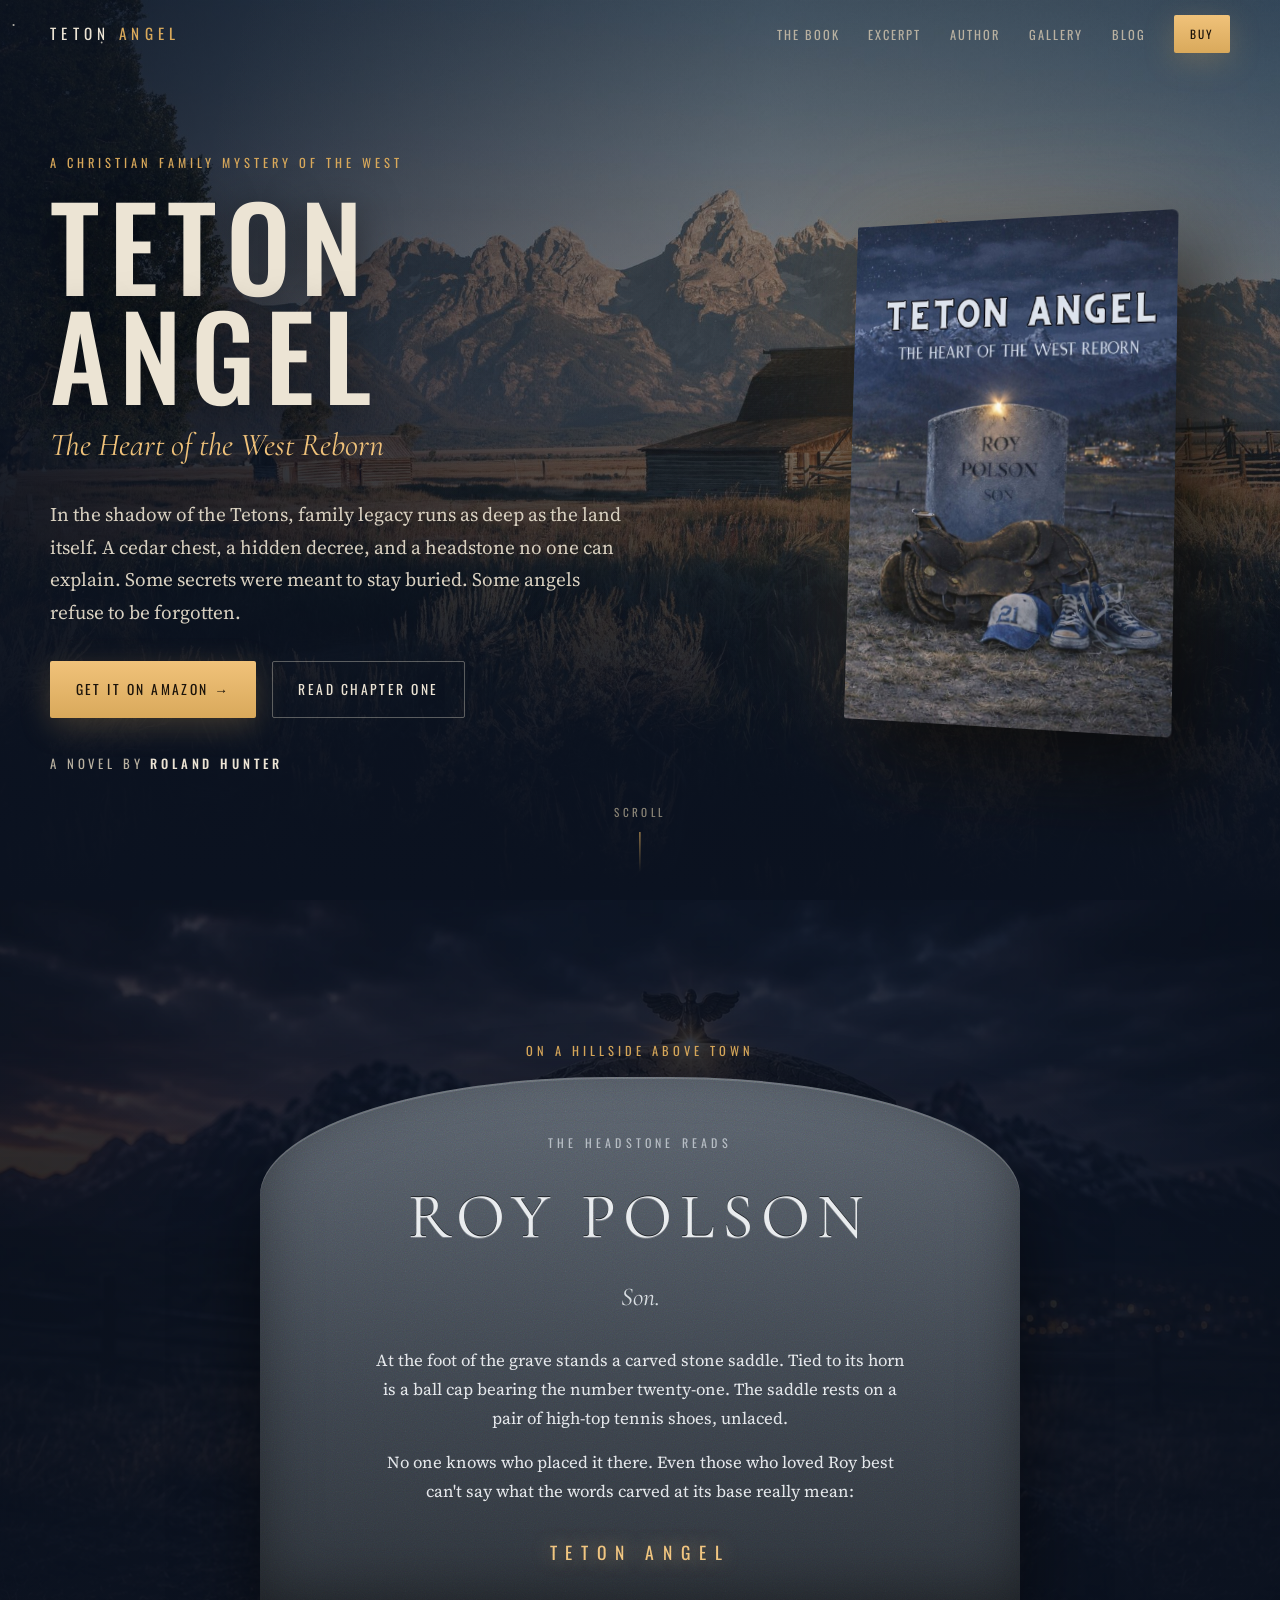
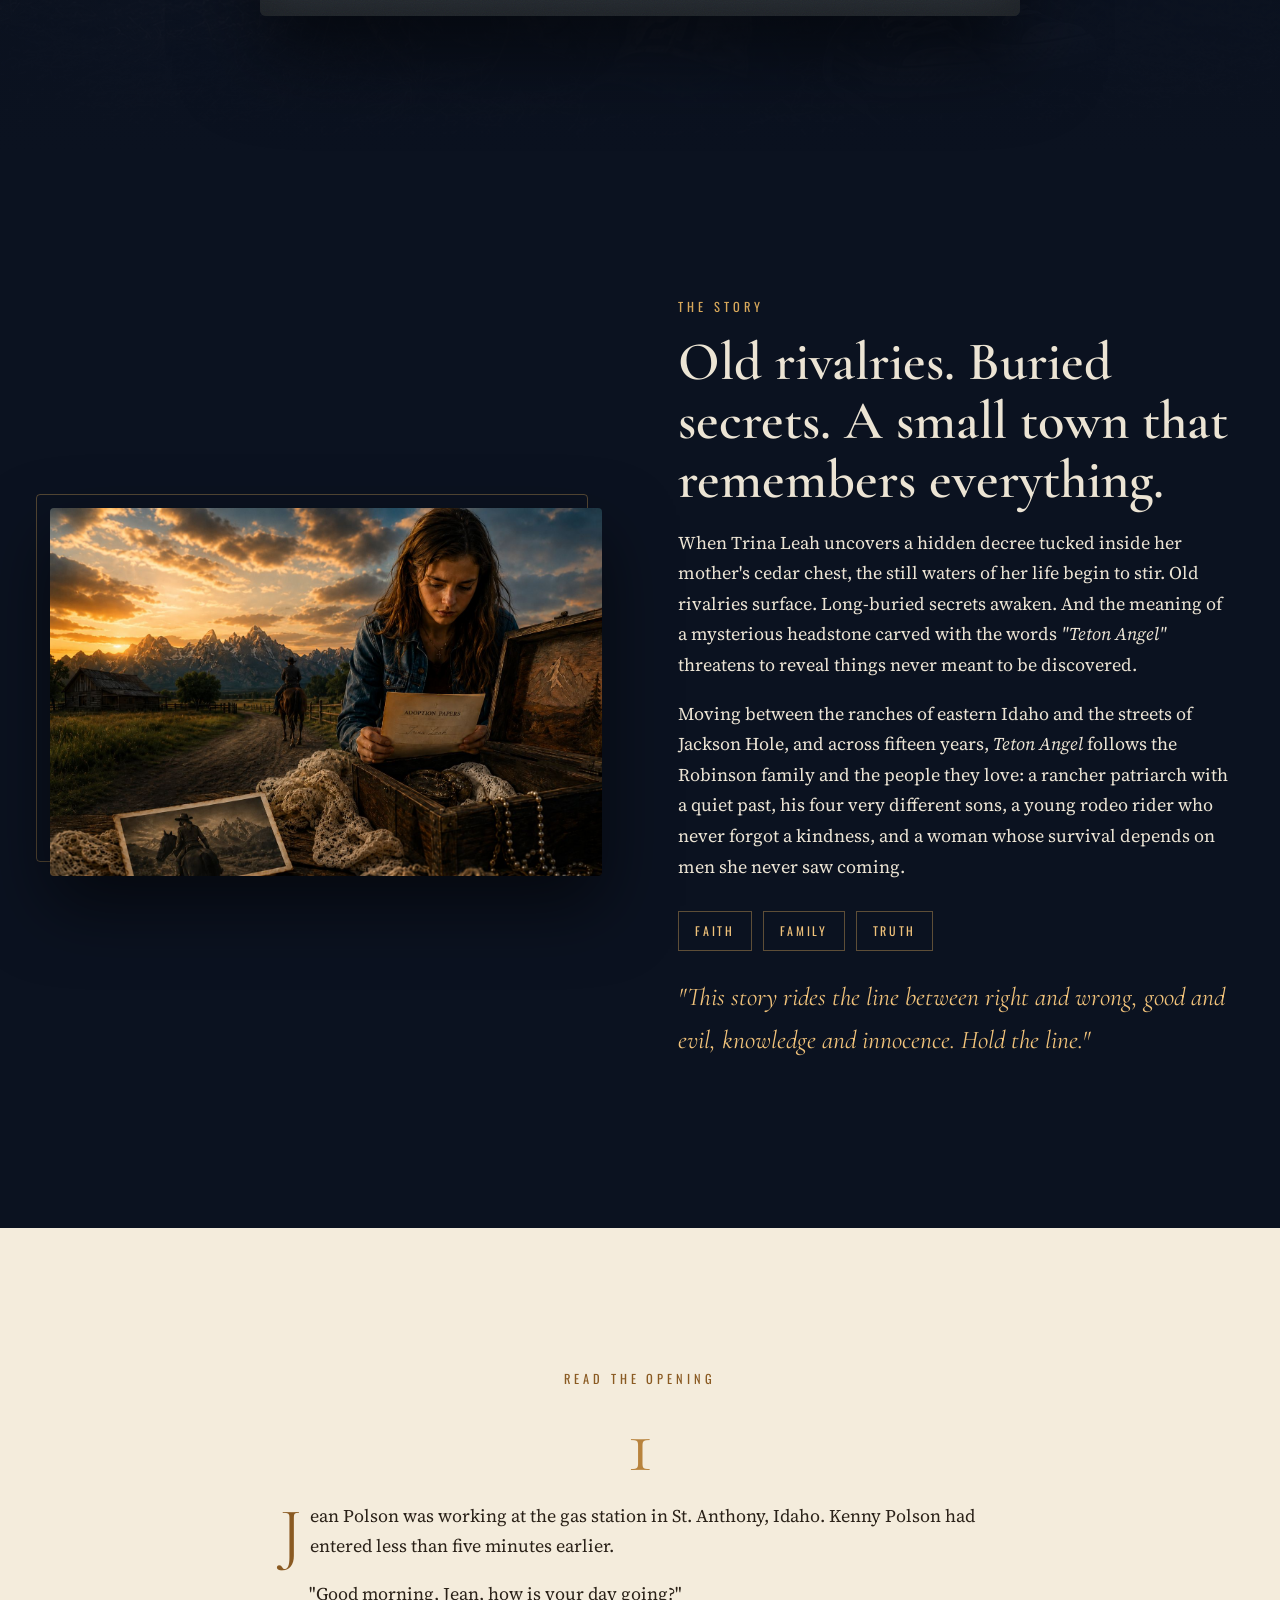
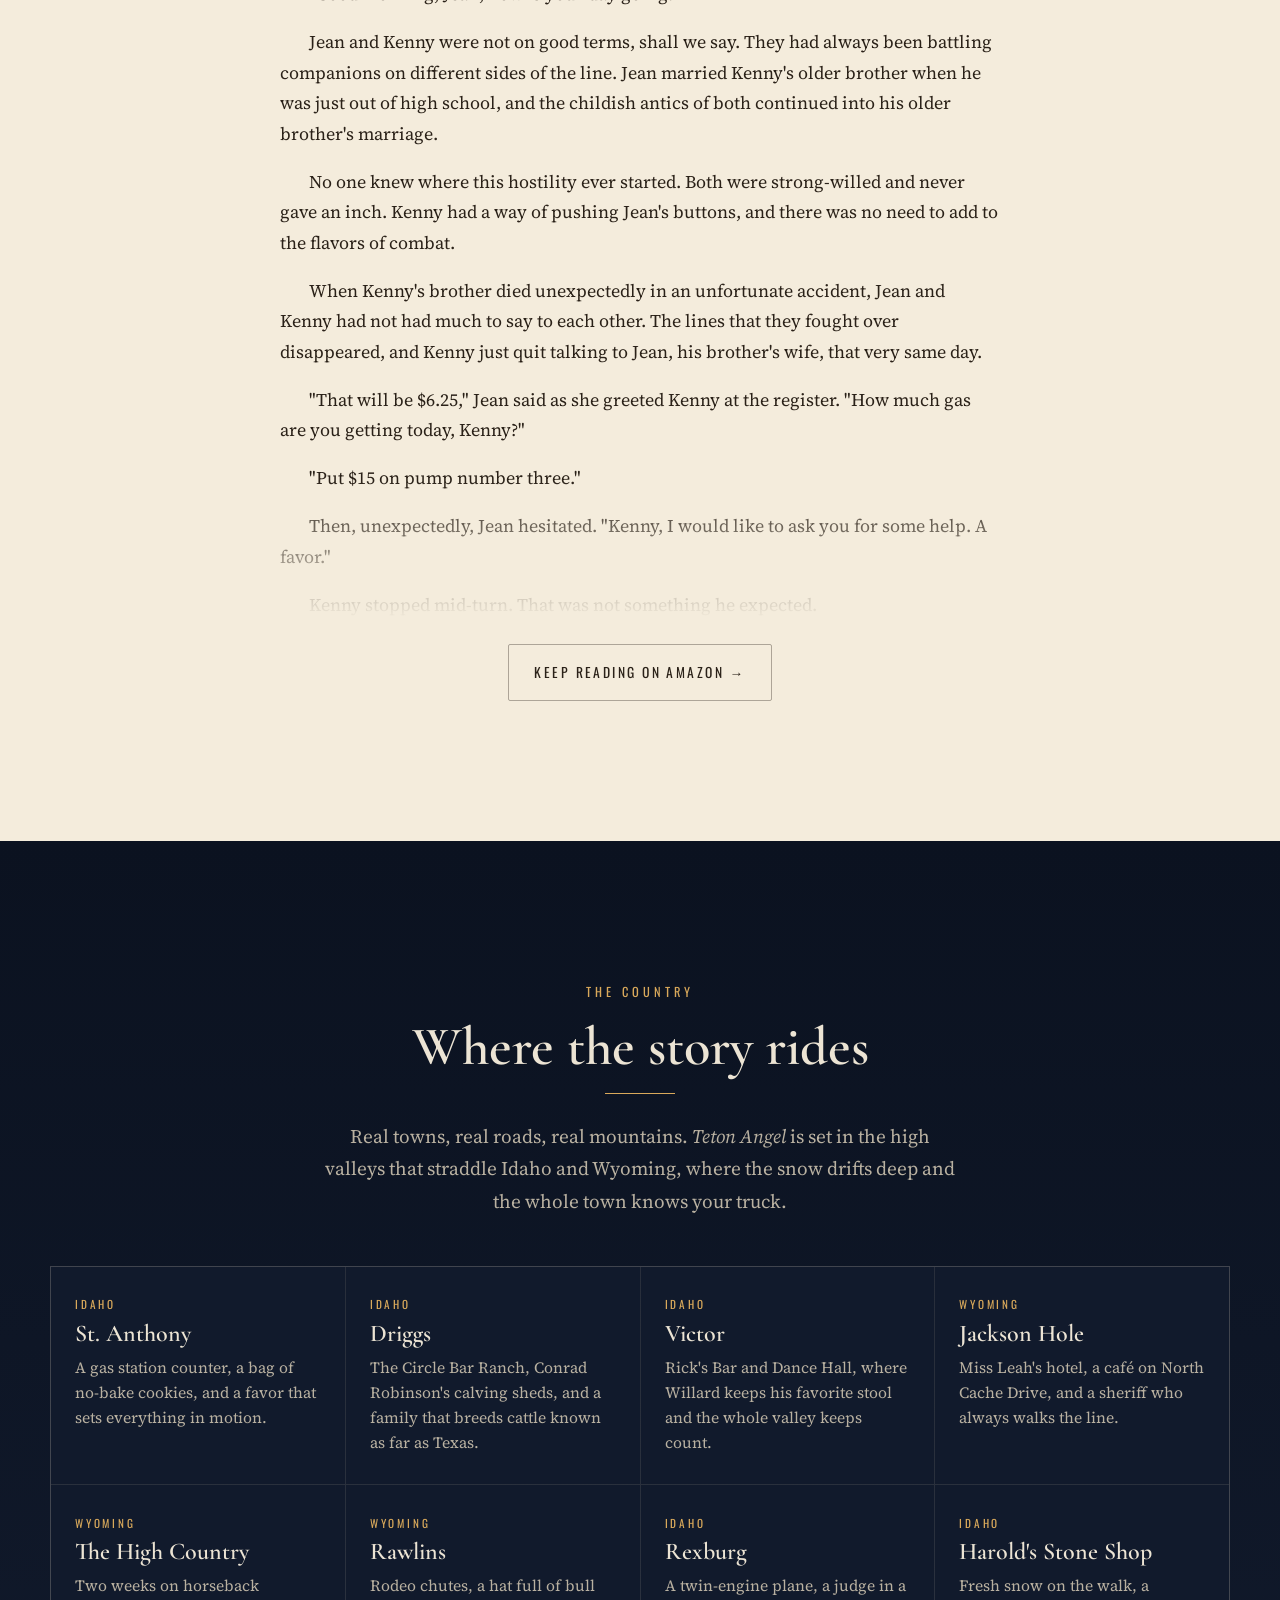
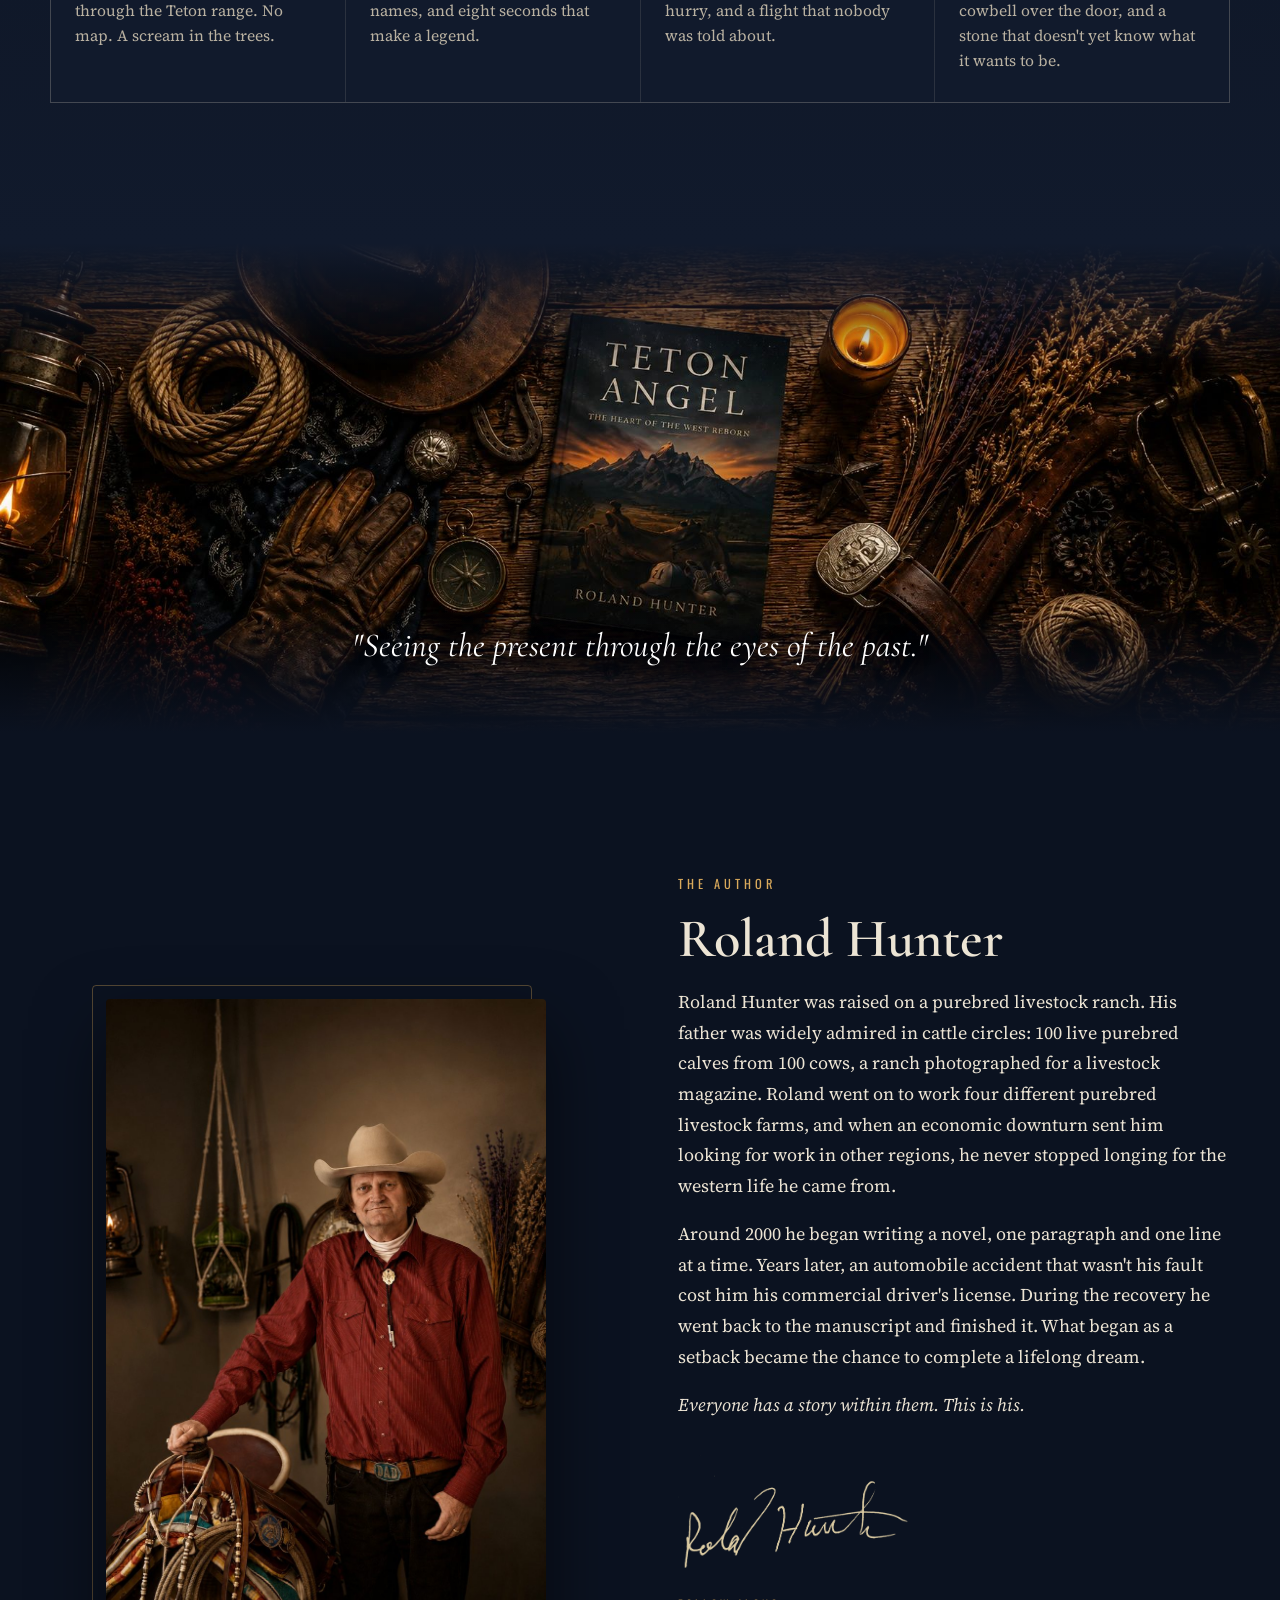
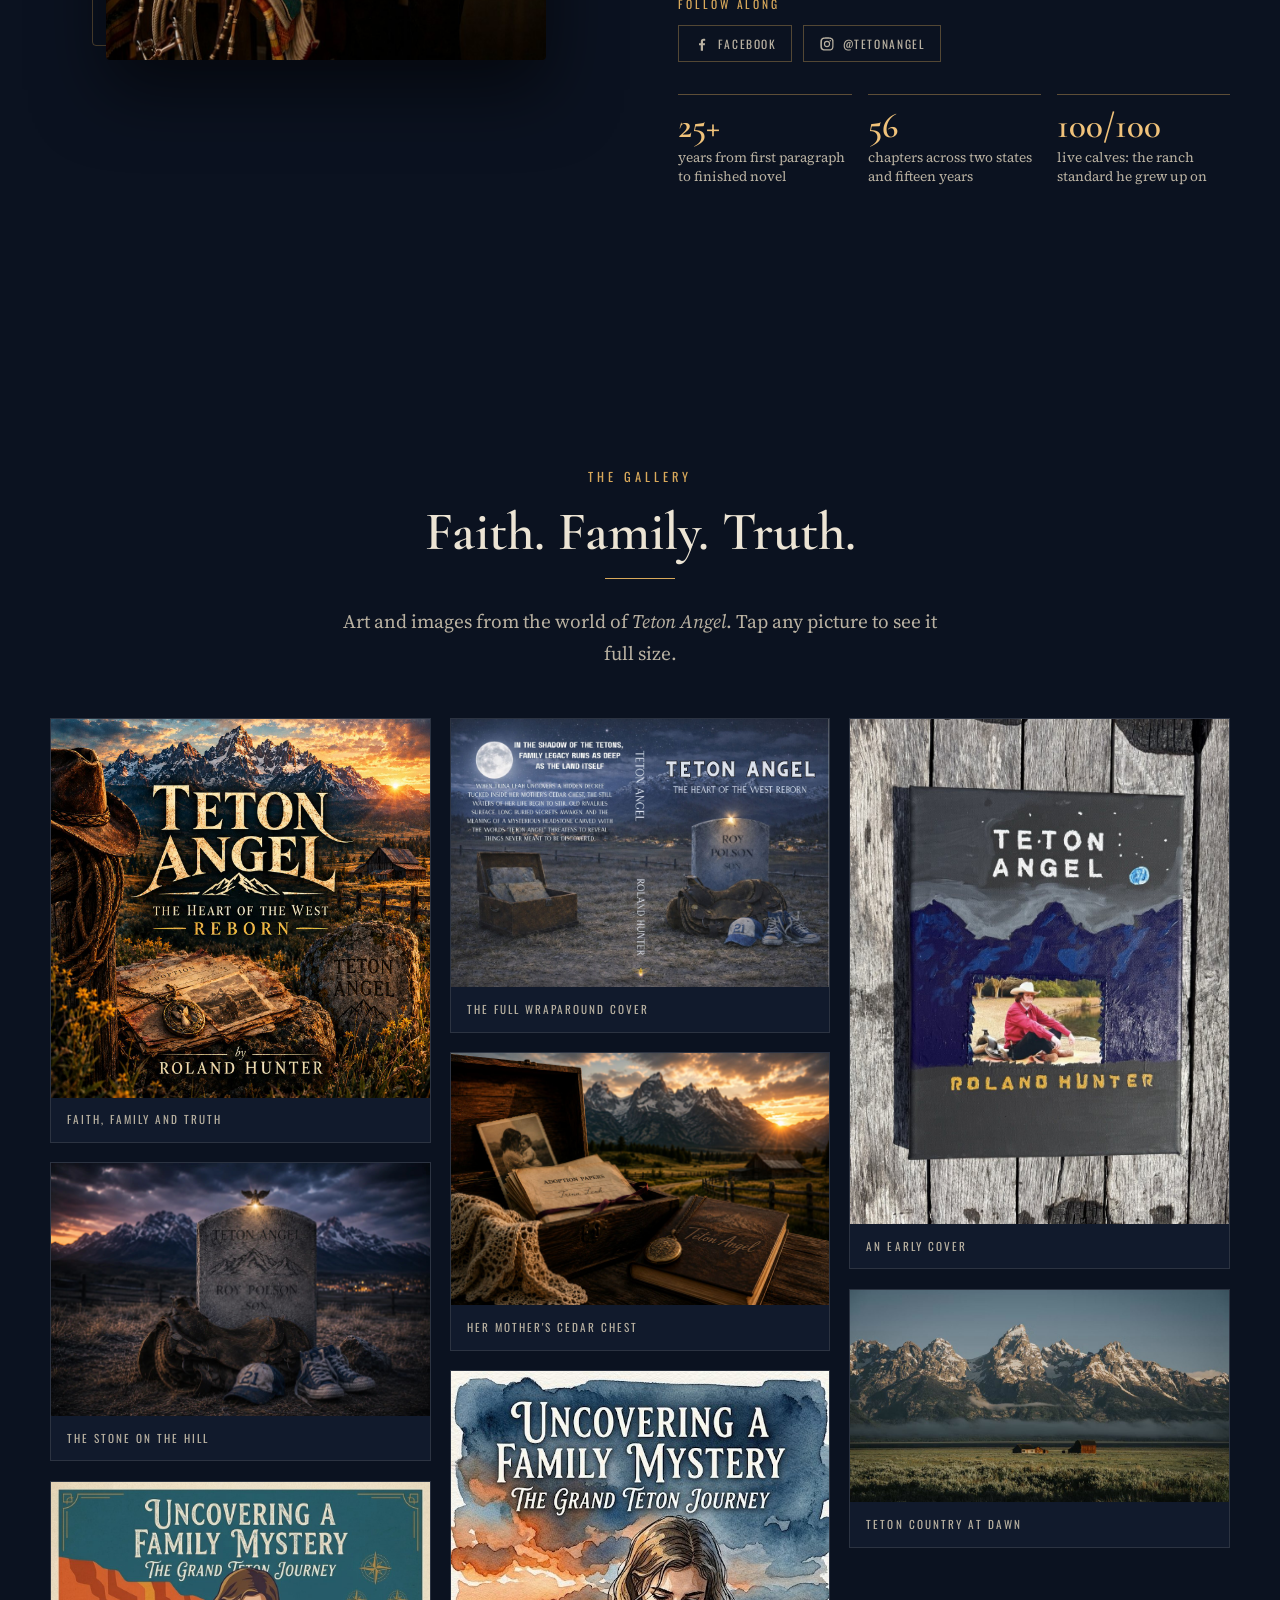
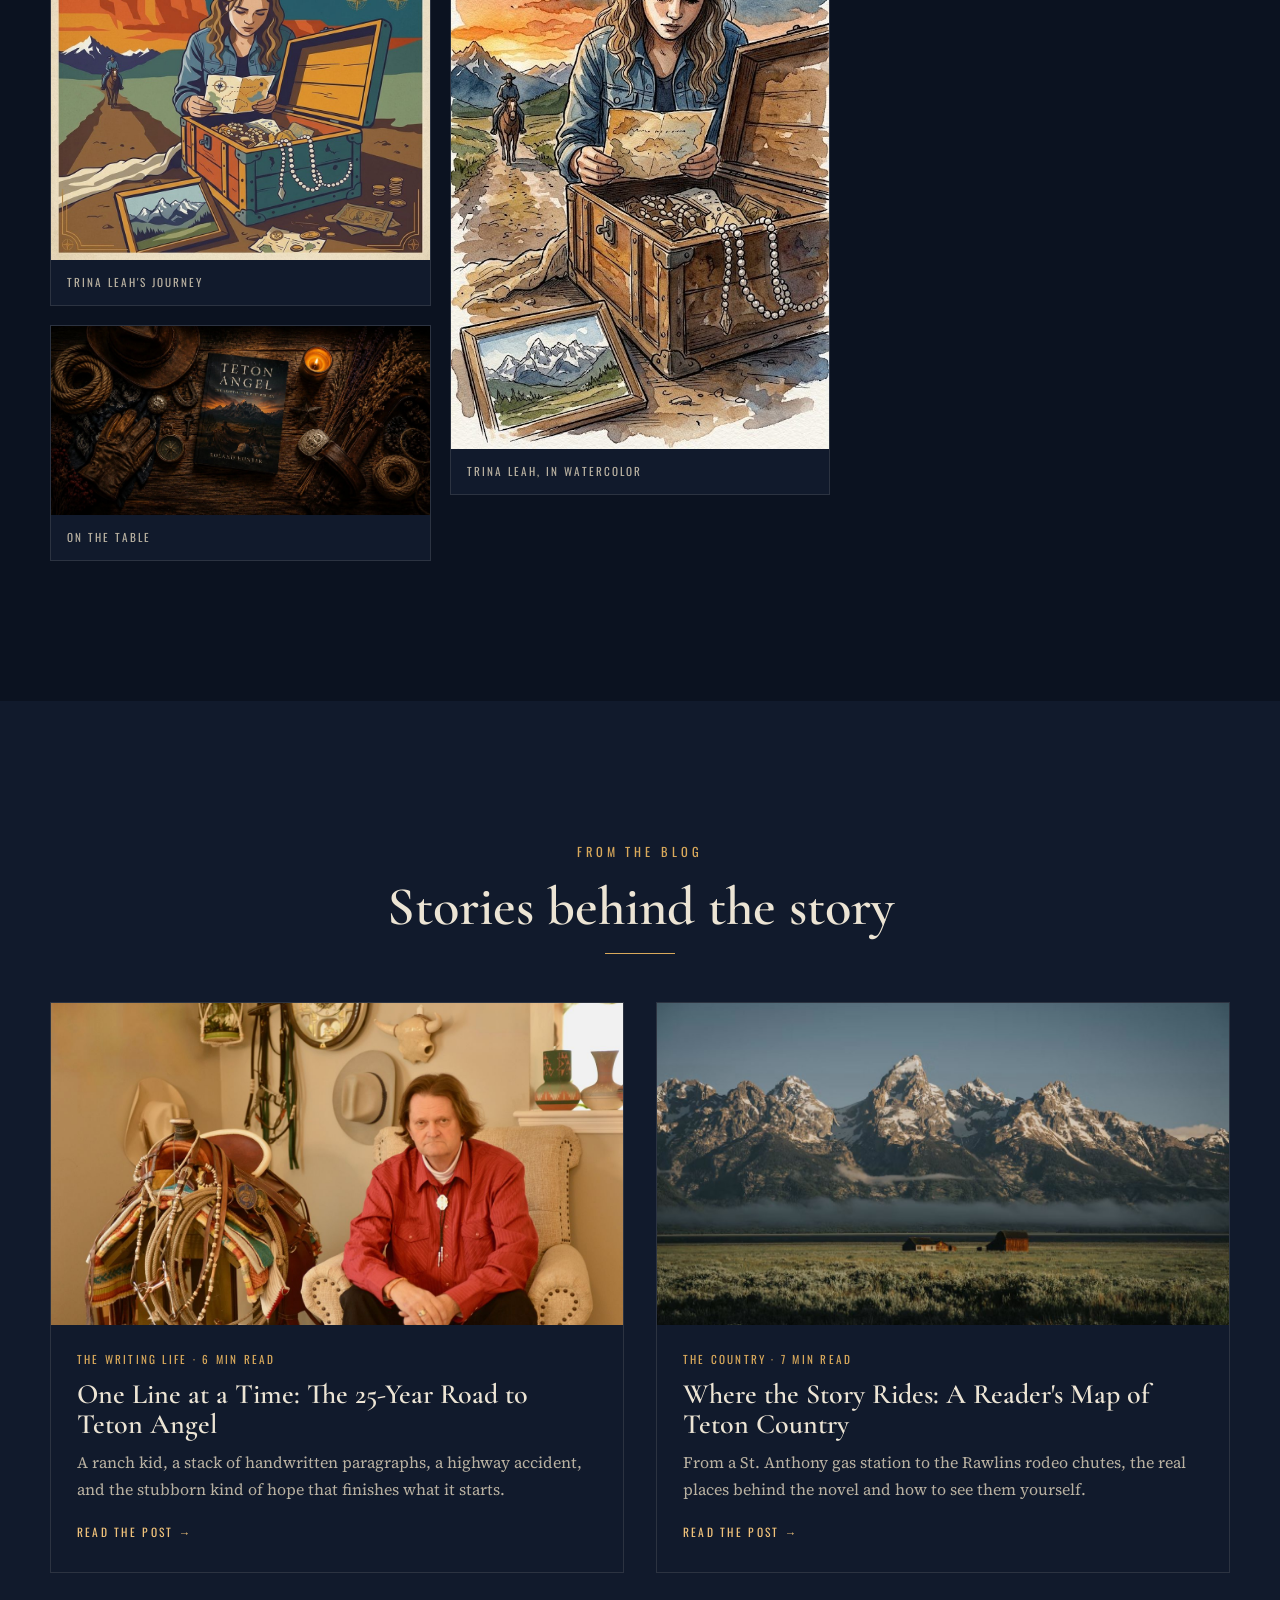
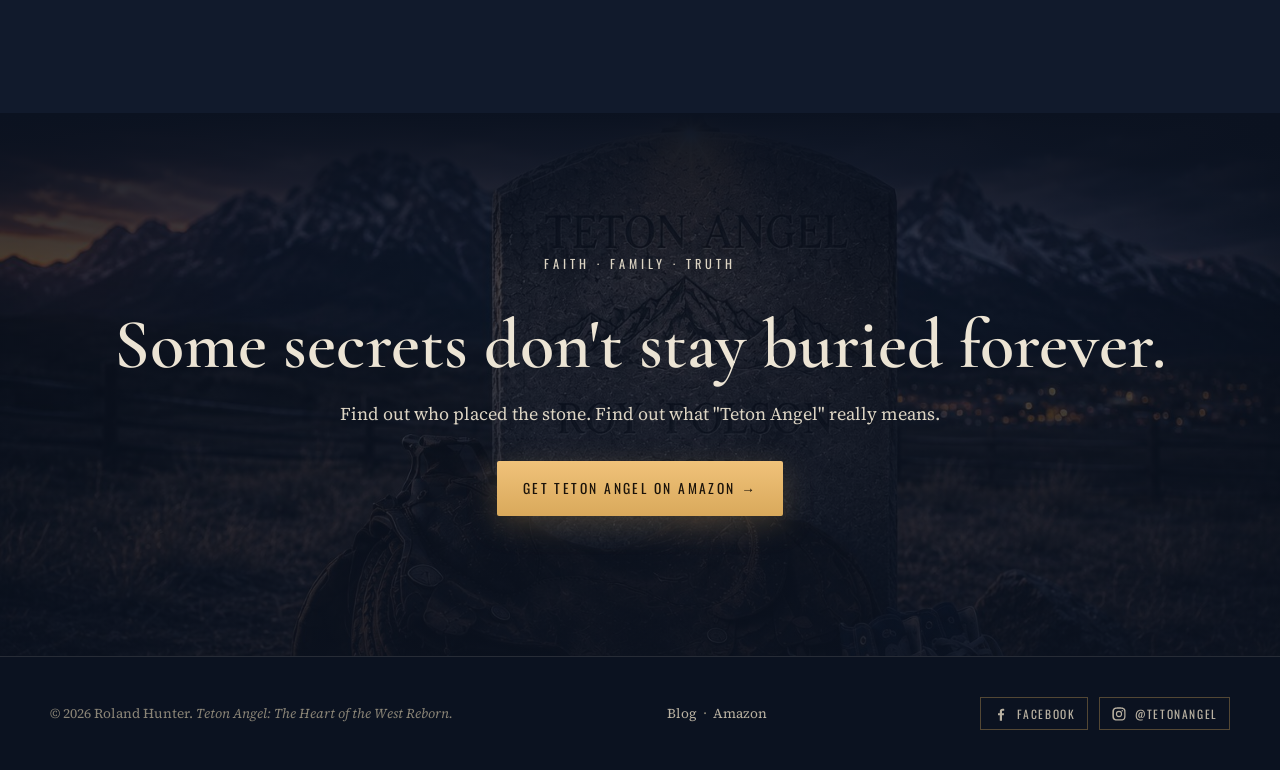
==== index.html @ 47c2190c "Move site to tetonangel.com Co-Authored-By: Claude Opus 5.5 <noreply@anthropic.com>" ====
<!doctype html>
<html lang="en">
<head>
<meta charset="utf-8">
<meta name="viewport" content="width=device-width, initial-scale=1">
<title>Teton Angel by Roland Hunter | A Christian Family Mystery of the West</title>
<meta name="description" content="A Christian family mystery beneath the Grand Tetons: a hidden decree, a cedar chest, and a headstone no one can explain. Teton Angel by Roland Hunter.">
<meta name="keywords" content="Teton Angel, Roland Hunter, Christian fiction, Christian family mystery novel, small town secrets, western family saga, ranch life novel, Grand Teton novel, Jackson Hole fiction, Idaho fiction, faith based fiction, clean Christian drama, adoption family secret story, Christian mystery and suspense">
<meta name="author" content="Roland Hunter">
<meta name="robots" content="index, follow, max-image-preview:large">
<meta name="theme-color" content="#0b1220">
<link rel="canonical" href="https://tetonangel.com/">
<meta property="og:site_name" content="Teton Angel">
<meta property="og:locale" content="en_US">
<meta property="og:type" content="book">
<meta property="og:title" content="Teton Angel by Roland Hunter | A Christian Family Mystery of the West">
<meta property="og:description" content="A Christian family mystery beneath the Grand Tetons: a hidden decree, a cedar chest, and a headstone no one can explain. Teton Angel by Roland Hunter.">
<meta property="og:url" content="https://tetonangel.com/">
<meta property="og:image" content="https://tetonangel.com/assets/img/og-home.jpg">
<meta property="og:image:width" content="1200">
<meta property="og:image:height" content="630">
<meta property="og:image:alt" content="Teton Angel by Roland Hunter on a rustic table beneath the Teton Mountains">
<meta property="book:author" content="Roland Hunter">
<meta property="book:tag" content="Christian fiction">
<meta property="book:tag" content="Mystery">
<meta property="book:tag" content="Western">
<meta name="twitter:card" content="summary_large_image">
<meta name="twitter:title" content="Teton Angel by Roland Hunter | A Christian Family Mystery of the West">
<meta name="twitter:description" content="A Christian family mystery beneath the Grand Tetons: a hidden decree, a cedar chest, and a headstone no one can explain. Teton Angel by Roland Hunter.">
<meta name="twitter:image" content="https://tetonangel.com/assets/img/og-home.jpg">
<meta name="twitter:image:alt" content="Teton Angel by Roland Hunter on a rustic table beneath the Teton Mountains">
<link rel="icon" type="image/png" href="assets/img/icon.png">
<link rel="apple-touch-icon" href="assets/img/icon.png">
<link rel="sitemap" type="application/xml" href="https://tetonangel.com/sitemap.xml">
<script type="application/ld+json">
{
 "@context": "https://schema.org",
 "@graph": [
  {
   "@type": "WebSite",
   "@id": "https://tetonangel.com/#website",
   "url": "https://tetonangel.com/",
   "name": "Teton Angel",
   "inLanguage": "en",
   "about": {
    "@id": "https://tetonangel.com/#book"
   },
   "publisher": {
    "@id": "https://tetonangel.com/#roland-hunter"
   }
  },
  {
   "@type": "Person",
   "@id": "https://tetonangel.com/#roland-hunter",
   "name": "Roland Hunter",
   "url": "https://tetonangel.com/#author",
   "image": "https://tetonangel.com/assets/img/roland-hunter.jpg",
   "sameAs": [
    "https://www.facebook.com/profile.php?id=61595544849953",
    "https://www.instagram.com/tetonangel/"
   ],
   "description": "Ranch-raised author of the Christian family mystery Teton Angel: The Heart of the West Reborn."
  },
  {
   "@type": "Book",
   "@id": "https://tetonangel.com/#book",
   "name": "Teton Angel: The Heart of the West Reborn",
   "alternateName": "Teton Angel",
   "author": {
    "@id": "https://tetonangel.com/#roland-hunter"
   },
   "bookFormat": "https://schema.org/EBook",
   "inLanguage": "en",
   "image": "https://tetonangel.com/assets/img/cover.jpg",
   "url": "https://tetonangel.com/",
   "genre": [
    "Christian Fiction",
    "Mystery & Suspense",
    "Western",
    "Family Saga"
   ],
   "description": "When Trina Leah uncovers a hidden decree tucked inside her mother's cedar chest, the still waters of her life begin to stir. Old rivalries surface. Long-buried secrets awaken. And the meaning of a mysterious headstone carved with the words \"Teton Angel\" threatens to reveal things never meant to be discovered.",
   "contentLocation": [
    {
     "@type": "Place",
     "name": "Grand Teton National Park"
    },
    {
     "@type": "Place",
     "name": "Jackson Hole, Wyoming"
    },
    {
     "@type": "Place",
     "name": "St. Anthony, Idaho"
    },
    {
     "@type": "Place",
     "name": "Driggs, Idaho"
    }
   ],
   "workExample": {
    "@type": "Book",
    "bookFormat": "https://schema.org/EBook",
    "inLanguage": "en",
    "identifier": {
     "@type": "PropertyValue",
     "propertyID": "ASIN",
     "value": "B0GWW3YM25"
    },
    "potentialAction": {
     "@type": "ReadAction",
     "target": "https://www.amazon.com/dp/B0GWW3YM25"
    }
   },
   "sameAs": [
    "https://www.amazon.com/dp/B0GWW3YM25",
    "https://www.facebook.com/profile.php?id=61595544849953",
    "https://www.instagram.com/tetonangel/"
   ]
  },
  {
   "@type": "BreadcrumbList",
   "itemListElement": [
    {
     "@type": "ListItem",
     "position": 1,
     "name": "Home",
     "item": "https://tetonangel.com/"
    }
   ]
  }
 ]
}
</script>
<link rel="preconnect" href="https://fonts.googleapis.com">
<link rel="preconnect" href="https://fonts.gstatic.com" crossorigin>
<link href="https://fonts.googleapis.com/css2?family=Cormorant+Garamond:ital,wght@0,500;0,600;1,500&family=Oswald:wght@400;500&family=Source+Serif+4:ital,opsz,wght@0,8..60,400;0,8..60,600;1,8..60,400&display=swap" rel="stylesheet">
<link rel="stylesheet" href="assets/site.css">
</head>
<body>

<nav class="nav" id="nav">
  <div class="wrap">
    <a class="brand" href="#top">Teton <span>Angel</span></a>
    <ul>
      <li class="hide-sm"><a href="#book">The Book</a></li>
      <li class="hide-sm"><a href="#excerpt">Excerpt</a></li>
      <li class="hide-sm"><a href="#author">Author</a></li>
      <li class="hide-sm"><a href="#gallery">Gallery</a></li>
      <li><a href="blog/">Blog</a></li>
      <li><a class="btn btn-gold" href="https://www.amazon.com/dp/B0GWW3YM25" target="_blank" rel="noopener">Buy</a></li>
    </ul>
  </div>
</nav>

<header class="hero" id="top">
  <canvas class="stars" id="stars" aria-hidden="true"></canvas>
  <div class="wrap hero-grid">
    <div>
      <p class="eyebrow">A Christian Family Mystery of the West</p>
      <h1>Teton<br>Angel</h1>
      <p class="subtitle">The Heart of the West Reborn</p>
      <p class="lede">In the shadow of the Tetons, family legacy runs as deep as the land itself. A cedar chest, a hidden decree, and a headstone no one can explain. Some secrets were meant to stay buried. Some angels refuse to be forgotten.</p>
      <div class="actions">
        <a class="btn btn-gold" href="https://www.amazon.com/dp/B0GWW3YM25" target="_blank" rel="noopener">Get it on Amazon &rarr;</a>
        <a class="btn btn-ghost" href="#excerpt">Read Chapter One</a>
      </div>
      <p class="by">A novel by <strong>Roland Hunter</strong></p>
    </div>
    <div class="book3d">
      <div class="cover"><img src="assets/img/cover.jpg" alt="Teton Angel book cover: a headstone reading Roy Polson, Son, with a saddle, a number 21 ball cap and high-top sneakers at its foot" width="900" height="1350"></div>
    </div>
  </div>
  <a class="scroll-cue" href="#stone">Scroll</a>
</header>

<section class="stone-section" id="stone">
  <div class="wrap">
    <p class="eyebrow center">On a hillside above town</p>
    <div class="stone reveal">
      <div class="label">The headstone reads</div>
      <div class="name">Roy Polson</div>
      <div class="son">Son.</div>
      <p>At the foot of the grave stands a carved stone saddle. Tied to its horn is a ball cap bearing the number twenty-one. The saddle rests on a pair of high-top tennis shoes, unlaced.</p>
      <p>No one knows who placed it there. Even those who loved Roy best can't say what the words carved at its base really mean:</p>
      <div class="inscription">Teton Angel</div>
    </div>
  </div>
</section>

<section id="book">
  <div class="wrap split">
    <div class="frame reveal"><img src="assets/img/family-secrets.jpg" alt="A young woman reads old papers from a cedar chest at sunset beneath the Tetons, a rider on the road behind her" loading="lazy" width="1535" height="1024"></div>
    <div class="reveal">
      <p class="eyebrow">The Story</p>
      <h2>Old rivalries. Buried secrets. A small town that remembers everything.</h2>
      <p>When Trina Leah uncovers a hidden decree tucked inside her mother's cedar chest, the still waters of her life begin to stir. Old rivalries surface. Long-buried secrets awaken. And the meaning of a mysterious headstone carved with the words <em>"Teton Angel"</em> threatens to reveal things never meant to be discovered.</p>
      <p>Moving between the ranches of eastern Idaho and the streets of Jackson Hole, and across fifteen years, <em>Teton Angel</em> follows the Robinson family and the people they love: a rancher patriarch with a quiet past, his four very different sons, a young rodeo rider who never forgot a kindness, and a woman whose survival depends on men she never saw coming.</p>
      <ul class="pillars"><li>Faith</li><li>Family</li><li>Truth</li></ul>
      <p class="hold">"This story rides the line between right and wrong, good and evil, knowledge and innocence. Hold the line."</p>
    </div>
  </div>
</section>

<section class="excerpt-section" id="excerpt">
  <div class="wrap">
    <p class="eyebrow center">Read the opening</p>
    <div class="excerpt">
      <div class="chapter-no">1</div>
      <div class="fade">
        <p>Jean Polson was working at the gas station in St. Anthony, Idaho. Kenny Polson had entered less than five minutes earlier.</p>
        <p>"Good morning, Jean, how is your day going?"</p>
        <p>Jean and Kenny were not on good terms, shall we say. They had always been battling companions on different sides of the line. Jean married Kenny's older brother when he was just out of high school, and the childish antics of both continued into his older brother's marriage.</p>
        <p>No one knew where this hostility ever started. Both were strong-willed and never gave an inch. Kenny had a way of pushing Jean's buttons, and there was no need to add to the flavors of combat.</p>
        <p>When Kenny's brother died unexpectedly in an unfortunate accident, Jean and Kenny had not had much to say to each other. The lines that they fought over disappeared, and Kenny just quit talking to Jean, his brother's wife, that very same day.</p>
        <p>"That will be $6.25," Jean said as she greeted Kenny at the register. "How much gas are you getting today, Kenny?"</p>
        <p>"Put $15 on pump number three."</p>
        <p>Then, unexpectedly, Jean hesitated. "Kenny, I would like to ask you for some help. A favor."</p>
        <p>Kenny stopped mid-turn. That was not something he expected.</p>
      </div>
      <div class="more">
        <a class="btn btn-ghost" href="https://www.amazon.com/dp/B0GWW3YM25" target="_blank" rel="noopener">Keep reading on Amazon &rarr;</a>
      </div>
    </div>
  </div>
</section>

<section class="places-section" id="places">
  <div class="wrap">
    <div class="center reveal">
      <p class="eyebrow">The Country</p>
      <h2>Where the story rides</h2>
      <hr class="rule">
      <p class="lede" style="max-width:40rem;margin-inline:auto">Real towns, real roads, real mountains. <em>Teton Angel</em> is set in the high valleys that straddle Idaho and Wyoming, where the snow drifts deep and the whole town knows your truck.</p>
    </div>
    <div class="places reveal">
      <div class="place"><div class="st">Idaho</div><h3>St. Anthony</h3><p>A gas station counter, a bag of no-bake cookies, and a favor that sets everything in motion.</p></div>
      <div class="place"><div class="st">Idaho</div><h3>Driggs</h3><p>The Circle Bar Ranch, Conrad Robinson's calving sheds, and a family that breeds cattle known as far as Texas.</p></div>
      <div class="place"><div class="st">Idaho</div><h3>Victor</h3><p>Rick's Bar and Dance Hall, where Willard keeps his favorite stool and the whole valley keeps count.</p></div>
      <div class="place"><div class="st">Wyoming</div><h3>Jackson Hole</h3><p>Miss Leah's hotel, a café on North Cache Drive, and a sheriff who always walks the line.</p></div>
      <div class="place"><div class="st">Wyoming</div><h3>The High Country</h3><p>Two weeks on horseback through the Teton range. No map. A scream in the trees.</p></div>
      <div class="place"><div class="st">Wyoming</div><h3>Rawlins</h3><p>Rodeo chutes, a hat full of bull names, and eight seconds that make a legend.</p></div>
      <div class="place"><div class="st">Idaho</div><h3>Rexburg</h3><p>A twin-engine plane, a judge in a hurry, and a flight that nobody was told about.</p></div>
      <div class="place"><div class="st">Idaho</div><h3>Harold's Stone Shop</h3><p>Fresh snow on the walk, a cowbell over the door, and a stone that doesn't yet know what it wants to be.</p></div>
    </div>
  </div>
</section>

<section class="panorama" aria-label="Teton Angel on a weathered table among a cowboy hat, rope, gloves, a compass, a key and a candle">
  <blockquote>"Seeing the present through the eyes of the past."</blockquote>
</section>

<section id="author">
  <div class="wrap split">
    <div class="frame author-photo reveal"><img src="assets/img/roland-hunter.jpg" alt="Author Roland Hunter in a red western shirt and cowboy hat, beside a saddle and lariats" loading="lazy" width="900" height="1353"></div>
    <div class="reveal">
      <p class="eyebrow">The Author</p>
      <h2>Roland Hunter</h2>
      <p>Roland Hunter was raised on a purebred livestock ranch. His father was widely admired in cattle circles: 100 live purebred calves from 100 cows, a ranch photographed for a livestock magazine. Roland went on to work four different purebred livestock farms, and when an economic downturn sent him looking for work in other regions, he never stopped longing for the western life he came from.</p>
      <p>Around 2000 he began writing a novel, one paragraph and one line at a time. Years later, an automobile accident that wasn't his fault cost him his commercial driver's license. During the recovery he went back to the manuscript and finished it. What began as a setback became the chance to complete a lifelong dream.</p>
      <p><em>Everyone has a story within them. This is his.</em></p>
      <img class="signature" src="assets/img/signature.png" alt="Roland Hunter's signature" width="551" height="300" loading="lazy">
      <p class="follow">Follow along</p>
      <div class="social"><a href="https://www.facebook.com/profile.php?id=61595544849953" target="_blank" rel="noopener me" aria-label="Teton Angel on Facebook"><svg viewBox="0 0 24 24" aria-hidden="true"><path fill="currentColor" d="M13.5 22v-8h2.7l.4-3.2h-3.1V8.8c0-.9.3-1.5 1.6-1.5h1.7V4.4c-.3 0-1.3-.1-2.5-.1-2.4 0-4.1 1.5-4.1 4.2v2.3H7.5V14h2.7v8h3.3z"/></svg><span>Facebook</span></a><a href="https://www.instagram.com/tetonangel/" target="_blank" rel="noopener me" aria-label="Teton Angel on Instagram (@tetonangel)"><svg viewBox="0 0 24 24" aria-hidden="true"><path fill="currentColor" d="M12 7.3A4.7 4.7 0 1 0 12 16.7 4.7 4.7 0 0 0 12 7.3zm0 7.7a3 3 0 1 1 0-6 3 3 0 0 1 0 6zm6-7.9a1.1 1.1 0 1 1-2.2 0 1.1 1.1 0 0 1 2.2 0zM21.9 8c-.1-1.6-.4-3-1.6-4.2S17.6 2.2 16 2.1C14.4 2 9.6 2 8 2.1 6.4 2.2 5 2.5 3.8 3.7S2.2 6.4 2.1 8C2 9.6 2 14.4 2.1 16c.1 1.6.4 3 1.6 4.2s2.6 1.5 4.2 1.6c1.6.1 6.4.1 8 0 1.6-.1 3-.4 4.2-1.6s1.5-2.6 1.6-4.2c.1-1.6.1-6.4 0-8zm-2.1 9.7a3.3 3.3 0 0 1-1.8 1.8c-1.3.5-4.3.4-5.7.4s-4.4.1-5.7-.4a3.3 3.3 0 0 1-1.8-1.8c-.5-1.3-.4-4.3-.4-5.7s-.1-4.4.4-5.7A3.3 3.3 0 0 1 6.3 4.5C7.6 4 10.6 4.1 12 4.1s4.4-.1 5.7.4a3.3 3.3 0 0 1 1.8 1.8c.5 1.3.4 4.3.4 5.7s.1 4.4-.4 5.7z"/></svg><span>@tetonangel</span></a></div>
      <div class="facts">
        <div class="fact"><b>25+</b><span>years from first paragraph to finished novel</span></div>
        <div class="fact"><b>56</b><span>chapters across two states and fifteen years</span></div>
        <div class="fact"><b>100/100</b><span>live calves: the ranch standard he grew up on</span></div>
      </div>
    </div>
  </div>
</section>

<section class="gallery-section" id="gallery">
  <div class="wrap">
    <div class="center reveal">
      <p class="eyebrow">The Gallery</p>
      <h2>Faith. Family. Truth.</h2>
      <hr class="rule">
      <p class="lede" style="max-width:38rem;margin-inline:auto">Art and images from the world of <em>Teton Angel</em>. Tap any picture to see it full size.</p>
    </div>
    <div class="gallery">
      <figure class="reveal"><a href="assets/img/faith-family-truth.jpg"><img src="assets/img/faith-family-truth.jpg" alt="Teton Angel title art: the Tetons at sunset over an open journal, lantern and saddle, by Roland Hunter" loading="lazy" width="1200" height="1200"></a><figcaption>Faith, family and truth</figcaption></figure>
      <figure class="reveal"><a href="assets/img/angel-headstone.jpg"><img src="assets/img/angel-headstone.jpg" alt="Roy Polson's headstone engraved Teton Angel, topped with a small angel, with a saddle, number 21 cap and sneakers at its base beneath the mountains" loading="lazy" width="1536" height="1024"></a><figcaption>The stone on the hill</figcaption></figure>
      <figure class="reveal"><a href="assets/img/trina-leah-poster.jpg"><img src="assets/img/trina-leah-poster.jpg" alt="Illustrated poster: Trina Leah reads a map beside an open chest, a rider on the trail behind her, titled Uncovering a Family Mystery: The Grand Teton Journey" loading="lazy" width="1024" height="1024"></a><figcaption>Trina Leah's journey</figcaption></figure>
      <figure class="reveal"><a href="assets/img/flatlay-wide.jpg"><img src="assets/img/flatlay-wide.jpg" alt="Teton Angel hardcover on a rustic table with a cowboy hat, rope, lantern and compass" loading="lazy" width="1774" height="887"></a><figcaption>On the table</figcaption></figure>
      <figure class="reveal"><a href="assets/img/full-cover.jpg"><img src="assets/img/full-cover.jpg" alt="The full wraparound cover of Teton Angel: back cover with a cedar chest under a full moon, spine, and front cover with the headstone" loading="lazy" width="2000" height="1417"></a><figcaption>The full wraparound cover</figcaption></figure>
      <figure class="reveal"><a href="assets/img/cedar-chest.jpg"><img src="assets/img/cedar-chest.jpg" alt="An open wooden chest holding old papers and a photograph beside a leather journal stamped Teton Angel, mountains at sunset behind" loading="lazy" width="1536" height="1024"></a><figcaption>Her mother's cedar chest</figcaption></figure>
      <figure class="reveal"><a href="assets/img/trina-leah-painted.jpg"><img src="assets/img/trina-leah-painted.jpg" alt="Watercolor-style illustration of Trina Leah reading a map at an open chest on a mountain trail" loading="lazy" width="572" height="1024"></a><figcaption>Trina Leah, in watercolor</figcaption></figure>
      <figure class="reveal"><a href="assets/img/handmade-cover.jpg"><img src="assets/img/handmade-cover.jpg" alt="An early Teton Angel cover with a photo of a rider, the title and Roland Hunter's name over painted blue mountains" loading="lazy" width="900" height="1200"></a><figcaption>An early cover</figcaption></figure>
      <figure class="reveal"><a href="assets/img/mormon-row.jpg"><img src="assets/img/mormon-row.jpg" alt="The Grand Tetons at dawn with an old barn in the sagebrush" loading="lazy" width="1170" height="658"></a><figcaption>Teton country at dawn</figcaption></figure>
    </div>
  </div>
</section>

<div class="lightbox" id="lightbox" hidden>
  <button class="lb-close" aria-label="Close">&times;</button>
  <img alt="">
  <p class="lb-cap"></p>
</div>

<section style="background:var(--night-2)" id="blog">
  <div class="wrap">
    <div class="center reveal">
      <p class="eyebrow">From the Blog</p>
      <h2>Stories behind the story</h2>
      <hr class="rule">
    </div>
    <div class="cards">
      <a class="card reveal" href="blog/one-line-at-a-time.html">
        <div class="thumb"><img src="assets/img/roland-hunter-seated.jpg" alt="Roland Hunter seated among his saddles and tack" loading="lazy"></div>
        <div class="body">
          <div class="meta">The Writing Life &middot; 6 min read</div>
          <h3>One Line at a Time: The 25-Year Road to Teton Angel</h3>
          <p>A ranch kid, a stack of handwritten paragraphs, a highway accident, and the stubborn kind of hope that finishes what it starts.</p>
          <div class="read">Read the post &rarr;</div>
        </div>
      </a>
      <a class="card reveal" href="blog/where-the-story-rides.html">
        <div class="thumb"><img src="assets/img/mormon-row.jpg" alt="The Grand Tetons at dawn with a barn in the sagebrush" loading="lazy"></div>
        <div class="body">
          <div class="meta">The Country &middot; 7 min read</div>
          <h3>Where the Story Rides: A Reader's Map of Teton Country</h3>
          <p>From a St. Anthony gas station to the Rawlins rodeo chutes, the real places behind the novel and how to see them yourself.</p>
          <div class="read">Read the post &rarr;</div>
        </div>
      </a>
    </div>
  </div>
</section>

<section class="cta">
  <div class="wrap reveal">
    <p class="eyebrow">Faith &middot; Family &middot; Truth</p>
    <h2>Some secrets don't stay buried forever.</h2>
    <p>Find out who placed the stone. Find out what "Teton Angel" really means.</p>
    <a class="btn btn-gold" href="https://www.amazon.com/dp/B0GWW3YM25" target="_blank" rel="noopener">Get Teton Angel on Amazon &rarr;</a>
  </div>
</section>

<footer>
  <div class="wrap">
    <div>&copy; <span id="yr">2026</span> Roland Hunter. <em>Teton Angel: The Heart of the West Reborn.</em></div>
    <div><a href="blog/">Blog</a> &nbsp;&middot;&nbsp; <a href="https://www.amazon.com/dp/B0GWW3YM25" target="_blank" rel="noopener">Amazon</a></div>
    <div class="social"><a href="https://www.facebook.com/profile.php?id=61595544849953" target="_blank" rel="noopener me" aria-label="Teton Angel on Facebook"><svg viewBox="0 0 24 24" aria-hidden="true"><path fill="currentColor" d="M13.5 22v-8h2.7l.4-3.2h-3.1V8.8c0-.9.3-1.5 1.6-1.5h1.7V4.4c-.3 0-1.3-.1-2.5-.1-2.4 0-4.1 1.5-4.1 4.2v2.3H7.5V14h2.7v8h3.3z"/></svg><span>Facebook</span></a><a href="https://www.instagram.com/tetonangel/" target="_blank" rel="noopener me" aria-label="Teton Angel on Instagram (@tetonangel)"><svg viewBox="0 0 24 24" aria-hidden="true"><path fill="currentColor" d="M12 7.3A4.7 4.7 0 1 0 12 16.7 4.7 4.7 0 0 0 12 7.3zm0 7.7a3 3 0 1 1 0-6 3 3 0 0 1 0 6zm6-7.9a1.1 1.1 0 1 1-2.2 0 1.1 1.1 0 0 1 2.2 0zM21.9 8c-.1-1.6-.4-3-1.6-4.2S17.6 2.2 16 2.1C14.4 2 9.6 2 8 2.1 6.4 2.2 5 2.5 3.8 3.7S2.2 6.4 2.1 8C2 9.6 2 14.4 2.1 16c.1 1.6.4 3 1.6 4.2s2.6 1.5 4.2 1.6c1.6.1 6.4.1 8 0 1.6-.1 3-.4 4.2-1.6s1.5-2.6 1.6-4.2c.1-1.6.1-6.4 0-8zm-2.1 9.7a3.3 3.3 0 0 1-1.8 1.8c-1.3.5-4.3.4-5.7.4s-4.4.1-5.7-.4a3.3 3.3 0 0 1-1.8-1.8c-.5-1.3-.4-4.3-.4-5.7s-.1-4.4.4-5.7A3.3 3.3 0 0 1 6.3 4.5C7.6 4 10.6 4.1 12 4.1s4.4-.1 5.7.4a3.3 3.3 0 0 1 1.8 1.8c.5 1.3.4 4.3.4 5.7s.1 4.4-.4 5.7z"/></svg><span>@tetonangel</span></a></div>
  </div>
</footer>

<script src="assets/site.js"></script>
</body>
</html>
---- assets/site.css ----
/* Teton Angel — site styles */
:root {
  --night: #0b1220;
  --night-2: #111a2c;
  --night-3: #18233a;
  --ink: #ece4d4;
  --ink-soft: #b9b1a1;
  --ink-faint: #8a8476;
  --gold: #d9a95b;
  --gold-hot: #f0c27a;
  --ember: #c4672f;
  --stone: #9aa3ad;
  --line: rgba(236, 228, 212, 0.12);
  --paper: #f4ecdc;
  --paper-ink: #2a2118;
  --display: "Cormorant Garamond", Georgia, serif;
  --body: "Source Serif 4", Georgia, serif;
  --label: "Oswald", "Arial Narrow", sans-serif;
  --wrap: 1180px;
}

* { box-sizing: border-box; }
html { scroll-behavior: smooth; }
body {
  margin: 0;
  background: var(--night);
  color: var(--ink);
  font-family: var(--body);
  font-size: 18px;
  line-height: 1.7;
  -webkit-font-smoothing: antialiased;
}
img { max-width: 100%; height: auto; display: block; }
a { color: var(--gold-hot); }
.wrap { width: min(var(--wrap), 100% - 32px); margin-inline: auto; }

/* ---------- type ---------- */
.eyebrow {
  font-family: var(--label);
  text-transform: uppercase;
  letter-spacing: 0.32em;
  font-size: 0.78rem;
  color: var(--gold);
  margin: 0 0 1rem;
}
h1, h2, h3 { font-family: var(--display); font-weight: 600; line-height: 1.08; margin: 0 0 1rem; }
h2 { font-size: clamp(2.1rem, 4.5vw, 3.4rem); }
h3 { font-size: 1.7rem; }
.lede { font-size: 1.2rem; color: var(--ink-soft); }

/* ---------- buttons ---------- */
.btn {
  display: inline-flex; align-items: center; gap: 0.6rem;
  font-family: var(--label); text-transform: uppercase; letter-spacing: 0.18em; font-size: 0.85rem;
  padding: 1rem 1.6rem; border-radius: 2px; text-decoration: none;
  transition: transform .2s ease, background .2s ease, box-shadow .2s ease;
}
.btn-gold { background: linear-gradient(180deg, var(--gold-hot), var(--gold)); color: #1b130a; box-shadow: 0 8px 30px rgba(217,169,91,.25); }
.btn-gold:hover { transform: translateY(-2px); box-shadow: 0 12px 40px rgba(217,169,91,.4); }
.btn-ghost { border: 1px solid rgba(236,228,212,.35); color: var(--ink); }
.btn-ghost:hover { border-color: var(--gold); color: var(--gold-hot); }

/* ---------- nav ---------- */
.nav {
  position: fixed; inset: 0 0 auto 0; z-index: 50;
  transition: background .3s ease, border-color .3s ease;
  border-bottom: 1px solid transparent;
}
.nav.solid, .nav.always { background: rgba(11,18,32,.92); backdrop-filter: blur(10px); border-color: var(--line); }
.nav .wrap { display: flex; align-items: center; justify-content: space-between; height: 68px; }
.brand { font-family: var(--label); letter-spacing: .35em; text-transform: uppercase; font-size: .95rem; color: var(--ink); text-decoration: none; }
.brand span { color: var(--gold); }
.nav ul { list-style: none; display: flex; gap: 1.8rem; margin: 0; padding: 0; align-items: center; }
.nav ul a { color: var(--ink-soft); text-decoration: none; font-family: var(--label); letter-spacing: .16em; text-transform: uppercase; font-size: .78rem; }
.nav ul a:hover { color: var(--gold-hot); }
.nav .btn { padding: .6rem 1rem; font-size: .72rem; }
.nav ul a.btn-gold, .nav ul a.btn-gold:hover { color: #1b130a; }
@media (max-width: 760px) { .nav ul li.hide-sm { display: none; } .nav ul { gap: 1rem; } .brand { letter-spacing: .22em; font-size: .85rem; } }

/* ---------- hero ---------- */
.hero {
  position: relative; min-height: 100svh; display: grid; align-items: center;
  background: url("img/hero-tetons.jpg") center 30% / cover no-repeat;
  overflow: hidden;
}
.hero::before {
  content: ""; position: absolute; inset: 0;
  background:
    radial-gradient(ellipse at 70% 20%, rgba(240,194,122,.10), transparent 55%),
    linear-gradient(180deg, rgba(11,18,32,.55) 0%, rgba(11,18,32,.35) 35%, rgba(11,18,32,.92) 82%, var(--night) 100%),
    linear-gradient(90deg, rgba(11,18,32,.85) 0%, rgba(11,18,32,.2) 60%);
}
.stars { position: absolute; inset: 0; pointer-events: none; }
.hero-grid { position: relative; display: grid; grid-template-columns: 1.2fr .8fr; gap: 4rem; align-items: center; padding: 120px 0 80px; }
.hero h1 {
  font-family: var(--label); font-weight: 500; text-transform: uppercase;
  font-size: clamp(3.4rem, 9vw, 7.2rem); letter-spacing: .08em; line-height: .95; margin-bottom: .6rem;
  text-shadow: 0 4px 40px rgba(0,0,0,.5);
}
.hero .subtitle { font-family: var(--display); font-style: italic; font-size: clamp(1.4rem, 2.6vw, 2rem); color: var(--gold-hot); margin: 0 0 1.6rem; }
.hero p.lede { max-width: 36rem; color: #d8d0c0; }
.hero .actions { display: flex; flex-wrap: wrap; gap: 1rem; margin-top: 2rem; }
.hero .by { margin-top: 2.2rem; font-family: var(--label); letter-spacing: .3em; text-transform: uppercase; font-size: .8rem; color: var(--ink-soft); }
.hero .by strong { color: var(--ink); font-weight: 500; }

.book3d { perspective: 1400px; justify-self: center; }
.book3d .cover {
  width: min(340px, 70vw); aspect-ratio: 2/3; border-radius: 2px 6px 6px 2px; overflow: hidden;
  transform: rotateY(-18deg) rotateX(4deg); transform-style: preserve-3d;
  box-shadow: -2px 0 0 rgba(255,255,255,.08) inset, 30px 40px 80px rgba(0,0,0,.65), 0 0 120px rgba(240,194,122,.15);
  transition: transform .8s cubic-bezier(.2,.8,.2,1);
}
.book3d:hover .cover { transform: rotateY(-6deg) rotateX(2deg); }
.book3d .cover img { width: 100%; height: 100%; object-fit: cover; }
.glow { position: absolute; width: 10px; height: 10px; border-radius: 50%; background: var(--gold-hot); filter: blur(1px); box-shadow: 0 0 30px 10px rgba(240,194,122,.5); }

.scroll-cue { position: absolute; bottom: 28px; left: 50%; transform: translateX(-50%); font-family: var(--label); font-size: .7rem; letter-spacing: .3em; text-transform: uppercase; color: var(--ink-faint); text-decoration: none; }
.scroll-cue::after { content: ""; display: block; width: 1px; height: 40px; margin: 10px auto 0; background: linear-gradient(var(--gold), transparent); animation: drip 2.2s infinite; }
@keyframes drip { 0% { transform: scaleY(0); transform-origin: top; } 50% { transform: scaleY(1); transform-origin: top; } 51% { transform-origin: bottom; } 100% { transform: scaleY(0); transform-origin: bottom; } }

@media (max-width: 900px) {
  .hero-grid { grid-template-columns: 1fr; gap: 3rem; text-align: center; padding-top: 110px; }
  .hero p.lede { margin-inline: auto; }
  .hero .actions { justify-content: center; }
  .book3d { order: -1; }
  .book3d .cover { width: min(230px, 60vw); }
}

/* ---------- sections ---------- */
section { padding: clamp(80px, 11vw, 140px) 0; position: relative; }
.rule { width: 70px; height: 1px; background: var(--gold); margin: 0 0 1.6rem; border: 0; }
.center { text-align: center; }
.center .rule { margin-inline: auto; }

/* headstone */
.stone-section { background: radial-gradient(ellipse at center top, var(--night-3), var(--night) 70%); }
.stone {
  max-width: 760px; margin: 0 auto; text-align: center; padding: 3.5rem 2rem 3rem;
  background: linear-gradient(180deg, #5b636d, #3c434c 60%, #2d333a);
  border-radius: 46% 46% 6px 6px / 22% 22% 6px 6px;
  box-shadow: inset 0 2px 0 rgba(255,255,255,.15), inset 0 -20px 60px rgba(0,0,0,.4), 0 40px 80px rgba(0,0,0,.5);
  position: relative;
}
.stone::before { content: ""; position: absolute; inset: 0; border-radius: inherit; opacity: .25; mix-blend-mode: overlay;
  background-image: url("data:image/svg+xml,%3Csvg xmlns='http://www.w3.org/2000/svg' width='160' height='160'%3E%3Cfilter id='n'%3E%3CfeTurbulence type='fractalNoise' baseFrequency='.9' numOctaves='3'/%3E%3C/filter%3E%3Crect width='100%25' height='100%25' filter='url(%23n)'/%3E%3C/svg%3E"); }
.stone .label { font-family: var(--label); letter-spacing: .35em; font-size: .75rem; text-transform: uppercase; color: #cfd5db; opacity: .8; }
.stone .name { font-family: var(--display); font-size: clamp(2.6rem, 6vw, 4rem); letter-spacing: .12em; text-transform: uppercase; color: #e8ebee; margin: .6rem 0 .2rem;
  text-shadow: 0 -1px 0 rgba(0,0,0,.6), 0 1px 0 rgba(255,255,255,.25); }
.stone .son { font-family: var(--display); font-style: italic; font-size: 1.6rem; color: #d7dce1; margin-bottom: 1.8rem; }
.stone p { color: #e3e6ea; max-width: 34rem; margin: 0 auto 1rem; font-size: 1.05rem; }
.stone .inscription { margin-top: 2rem; font-family: var(--label); letter-spacing: .5em; text-transform: uppercase; color: var(--gold-hot); font-size: 1.1rem;
  text-shadow: 0 0 18px rgba(240,194,122,.55); }

/* about the book */
.split { display: grid; grid-template-columns: 1fr 1fr; gap: clamp(2rem, 6vw, 5rem); align-items: center; }
.split.flip > :first-child { order: 2; }
.frame { position: relative; }
.frame img { border-radius: 4px; box-shadow: 0 30px 70px rgba(0,0,0,.55); }
.frame::after { content: ""; position: absolute; inset: -14px 14px 14px -14px; border: 1px solid rgba(217,169,91,.35); border-radius: 4px; z-index: -1; }
.pillars { display: flex; flex-wrap: wrap; gap: .7rem; margin: 1.8rem 0 0; padding: 0; list-style: none; }
.pillars li { font-family: var(--label); text-transform: uppercase; letter-spacing: .22em; font-size: .75rem; padding: .55rem 1rem; border: 1px solid rgba(217,169,91,.4); color: var(--gold-hot); }
.hold { font-family: var(--display); font-style: italic; font-size: 1.6rem; color: var(--gold-hot); margin-top: 1.5rem; }
@media (max-width: 860px) { .split { grid-template-columns: 1fr; } .split.flip > :first-child { order: 0; } }

/* excerpt */
.excerpt-section { background: var(--paper); color: var(--paper-ink); }
.excerpt-section .eyebrow { color: #8a5a22; }
.excerpt { max-width: 720px; margin: 0 auto; }
.excerpt .chapter-no { font-family: var(--display); font-size: 5rem; line-height: 1; color: #b8833d; text-align: center; margin-bottom: 1rem; }
.excerpt p { font-size: 1.12rem; margin: 0 0 1.1rem; text-indent: 1.6em; }
.excerpt p:first-of-type { text-indent: 0; }
.excerpt p:first-of-type::first-letter { font-family: var(--display); float: left; font-size: 4.2rem; line-height: .8; padding: .35rem .5rem 0 0; color: #8a5a22; }
.excerpt .fade { position: relative; }
.excerpt .fade::after { content: ""; position: absolute; left: 0; right: 0; bottom: 0; height: 140px; background: linear-gradient(transparent, var(--paper)); }
.excerpt .more { text-align: center; margin-top: 1.5rem; }
.excerpt .more .btn-ghost { color: var(--paper-ink); border-color: rgba(42,33,24,.35); }
.excerpt .more .btn-ghost:hover { color: #8a5a22; border-color: #8a5a22; }

/* places */
.places-section { background: linear-gradient(180deg, var(--night), var(--night-2)); }
.places { display: grid; grid-template-columns: repeat(4, 1fr); gap: 1px; background: var(--line); border: 1px solid var(--line); margin-top: 3rem; }
.place { background: var(--night-2); padding: 1.8rem 1.5rem; transition: background .3s; }
.place:hover { background: var(--night-3); }
.place .st { font-family: var(--label); letter-spacing: .25em; font-size: .7rem; color: var(--gold); text-transform: uppercase; }
.place h3 { font-size: 1.5rem; margin: .4rem 0 .5rem; }
.place p { margin: 0; color: var(--ink-soft); font-size: .98rem; line-height: 1.6; }
@media (max-width: 900px) { .places { grid-template-columns: repeat(2, 1fr); } }
@media (max-width: 520px) { .places { grid-template-columns: 1fr; } }

/* panorama */
.panorama { aspect-ratio: 1774 / 679; max-height: 620px; width: 100%; background: url("img/flatlay-panorama.jpg") center / cover no-repeat; position: relative; padding: 0; }
.panorama::before { content: ""; position: absolute; inset: 0; background: linear-gradient(var(--night-2), transparent 25%, transparent 75%, var(--night)); }
.panorama blockquote { position: absolute; inset: auto 0 12% 0; margin: 0; text-align: center; font-family: var(--display); font-style: italic; font-size: clamp(1.3rem, 3vw, 2.1rem); color: #fff; text-shadow: 0 2px 20px rgba(0,0,0,.8); padding: 0 16px; }
@media (max-width: 700px) { .panorama { aspect-ratio: 4 / 3; } }

/* gallery: natural aspect ratios, nothing cropped or stretched */
.gallery-section { background: var(--night); }
.gallery { columns: 3 300px; column-gap: 1.2rem; margin-top: 3rem; }
.gallery figure { break-inside: avoid; margin: 0 0 1.2rem; background: var(--night-2); border: 1px solid var(--line); }
.gallery a { display: block; overflow: hidden; cursor: zoom-in; }
.gallery img { width: 100%; transition: transform .8s ease; }
.gallery a:hover img { transform: scale(1.03); }
.gallery figcaption { font-family: var(--label); letter-spacing: .18em; text-transform: uppercase; font-size: .7rem; color: var(--ink-soft); padding: .8rem 1rem; }
.lightbox { position: fixed; inset: 0; z-index: 100; background: rgba(5,8,14,.94); display: grid; place-items: center; padding: 56px 16px 24px; }
.lightbox[hidden] { display: none; }
.lightbox img { max-width: 100%; max-height: calc(100svh - 120px); width: auto; height: auto; object-fit: contain; box-shadow: 0 30px 80px rgba(0,0,0,.7); }
.lightbox .lb-cap { margin: .8rem 0 0; font-family: var(--label); letter-spacing: .2em; text-transform: uppercase; font-size: .75rem; color: var(--ink-soft); text-align: center; }
.lb-close { position: absolute; top: 10px; right: 16px; background: none; border: 0; color: var(--ink); font-size: 2.4rem; cursor: pointer; line-height: 1; }

/* headstone section sits over the angel headstone photo */
.stone-section { background: linear-gradient(rgba(11,18,32,.82), rgba(11,18,32,.9) 60%, var(--night)), url("img/angel-headstone.jpg") center / cover no-repeat; }

/* author */
.author-photo { max-width: 440px; justify-self: center; }
.signature { width: 230px; margin-top: 1.4rem; opacity: .95; }
.facts { display: grid; grid-template-columns: repeat(3, 1fr); gap: 1rem; margin-top: 2rem; }
.fact { border-top: 1px solid rgba(217,169,91,.4); padding-top: .8rem; }
.fact b { display: block; font-family: var(--display); font-size: 2.2rem; color: var(--gold-hot); line-height: 1; font-weight: 600; }
.fact span { font-size: .85rem; color: var(--ink-soft); line-height: 1.4; display: block; margin-top: .3rem; }
@media (max-width: 520px) { .facts { grid-template-columns: 1fr; } }

/* blog cards */
.cards { display: grid; grid-template-columns: repeat(2, 1fr); gap: 2rem; margin-top: 3rem; }
.card { background: var(--night-2); border: 1px solid var(--line); text-decoration: none; color: inherit; display: flex; flex-direction: column; transition: transform .3s, border-color .3s; overflow: hidden; }
.card:hover { transform: translateY(-4px); border-color: rgba(217,169,91,.45); }
.card .thumb { aspect-ratio: 16/9; overflow: hidden; }
.card .thumb img { width: 100%; height: 100%; object-fit: cover; transition: transform .8s; }
.card:hover .thumb img { transform: scale(1.04); }
.card .body { padding: 1.6rem 1.6rem 1.9rem; }
.card .meta { font-family: var(--label); letter-spacing: .2em; text-transform: uppercase; font-size: .7rem; color: var(--gold); }
.card h3 { margin: .6rem 0 .6rem; font-size: 1.75rem; }
.card p { margin: 0; color: var(--ink-soft); font-size: 1rem; }
.card .read { margin-top: 1.2rem; font-family: var(--label); letter-spacing: .2em; text-transform: uppercase; font-size: .72rem; color: var(--gold-hot); }
@media (max-width: 760px) { .cards { grid-template-columns: 1fr; } }

/* final cta */
.cta { background: url("img/headstone.jpg") center 40% / cover no-repeat; text-align: center; }
.cta::before { content: ""; position: absolute; inset: 0; background: linear-gradient(var(--night) 0%, rgba(11,18,32,.72) 30%, rgba(11,18,32,.88) 100%); }
.cta .wrap { position: relative; }
.cta h2 { font-size: clamp(2.4rem, 6vw, 4.4rem); }
.cta p { max-width: 38rem; margin: 0 auto 2rem; color: #ddd5c4; }

/* footer */
footer { border-top: 1px solid var(--line); padding: 2.5rem 0; color: var(--ink-faint); font-size: .85rem; }
footer .wrap { display: flex; flex-wrap: wrap; gap: 1rem; justify-content: space-between; align-items: center; }
footer a { color: var(--ink-soft); text-decoration: none; }
footer a:hover { color: var(--gold-hot); }

/* reveal on scroll */
.reveal { opacity: 0; transform: translateY(24px); transition: opacity .9s ease, transform .9s ease; }
.reveal.in { opacity: 1; transform: none; }
@media (prefers-reduced-motion: reduce) { .reveal { opacity: 1; transform: none; transition: none; } html { scroll-behavior: auto; } }

/* ---------- blog pages ---------- */
.page-head { padding: 150px 0 70px; background: radial-gradient(ellipse at top, var(--night-3), var(--night) 70%); text-align: center; }
.page-head h1 { font-size: clamp(2.6rem, 6vw, 4.4rem); }
.post-hero { position: relative; padding: 0; min-height: 70svh; display: grid; align-items: end; background-size: cover; background-position: center; }
.post-hero::before { content: ""; position: absolute; inset: 0; background: linear-gradient(rgba(11,18,32,.35), rgba(11,18,32,.55) 50%, var(--night)); }
.post-hero .wrap { position: relative; padding: 140px 0 60px; max-width: 820px; }
.post-hero h1 { font-size: clamp(2.4rem, 5.5vw, 4.2rem); text-shadow: 0 2px 30px rgba(0,0,0,.5); }
.post-hero .meta { font-family: var(--label); letter-spacing: .22em; text-transform: uppercase; font-size: .75rem; color: var(--ink-soft); }
article.post { padding: 40px 0 100px; }
article.post .wrap { max-width: 720px; }
article.post p { margin: 0 0 1.4rem; font-size: 1.12rem; color: #ddd6c7; }
article.post h2 { font-size: 2.1rem; margin: 3rem 0 1rem; }
article.post h3 { font-size: 1.5rem; margin: 2.2rem 0 .6rem; color: var(--gold-hot); }
article.post blockquote { margin: 2.4rem 0; padding: .4rem 0 .4rem 1.6rem; border-left: 2px solid var(--gold); font-family: var(--display); font-style: italic; font-size: 1.55rem; line-height: 1.4; color: var(--ink); }
article.post figure { margin: 2.6rem 0; }
article.post figure img { border-radius: 3px; }
article.post figcaption { font-size: .85rem; color: var(--ink-faint); margin-top: .6rem; text-align: center; }
article.post ul { padding-left: 1.2rem; color: #ddd6c7; }
article.post li { margin-bottom: .6rem; }
.post-cta { margin-top: 3.5rem; padding: 2rem; border: 1px solid rgba(217,169,91,.35); display: grid; grid-template-columns: 110px 1fr; gap: 1.6rem; align-items: center; background: var(--night-2); }
.post-cta img { box-shadow: 0 10px 30px rgba(0,0,0,.5); }
.post-cta h3 { margin: 0 0 .4rem !important; color: var(--ink) !important; }
.post-cta p { margin: 0 0 1rem !important; font-size: 1rem !important; }
@media (max-width: 520px) { .post-cta { grid-template-columns: 1fr; text-align: center; } .post-cta img { width: 110px; margin: 0 auto; } }
.back { display: inline-block; margin-bottom: 2rem; font-family: var(--label); letter-spacing: .2em; text-transform: uppercase; font-size: .72rem; color: var(--ink-soft); text-decoration: none; }
.back:hover { color: var(--gold-hot); }
.spoiler-note { font-size: .9rem !important; color: var(--ink-faint) !important; font-style: italic; }

/* social links */
.social { display: flex; flex-wrap: wrap; gap: .7rem; }
.social a { display: inline-flex; align-items: center; gap: .5rem; padding: .5rem .9rem; border: 1px solid rgba(217,169,91,.35); color: var(--ink-soft); text-decoration: none;
  font-family: var(--label); letter-spacing: .14em; text-transform: uppercase; font-size: .72rem; transition: color .2s, border-color .2s; }
.social a:hover { color: var(--gold-hot); border-color: var(--gold); }
.social svg { width: 16px; height: 16px; }
.follow { font-family: var(--label); letter-spacing: .25em; text-transform: uppercase; font-size: .72rem; color: var(--gold); margin: 1.6rem 0 .7rem; }
footer .social a { padding: .35rem .7rem; }
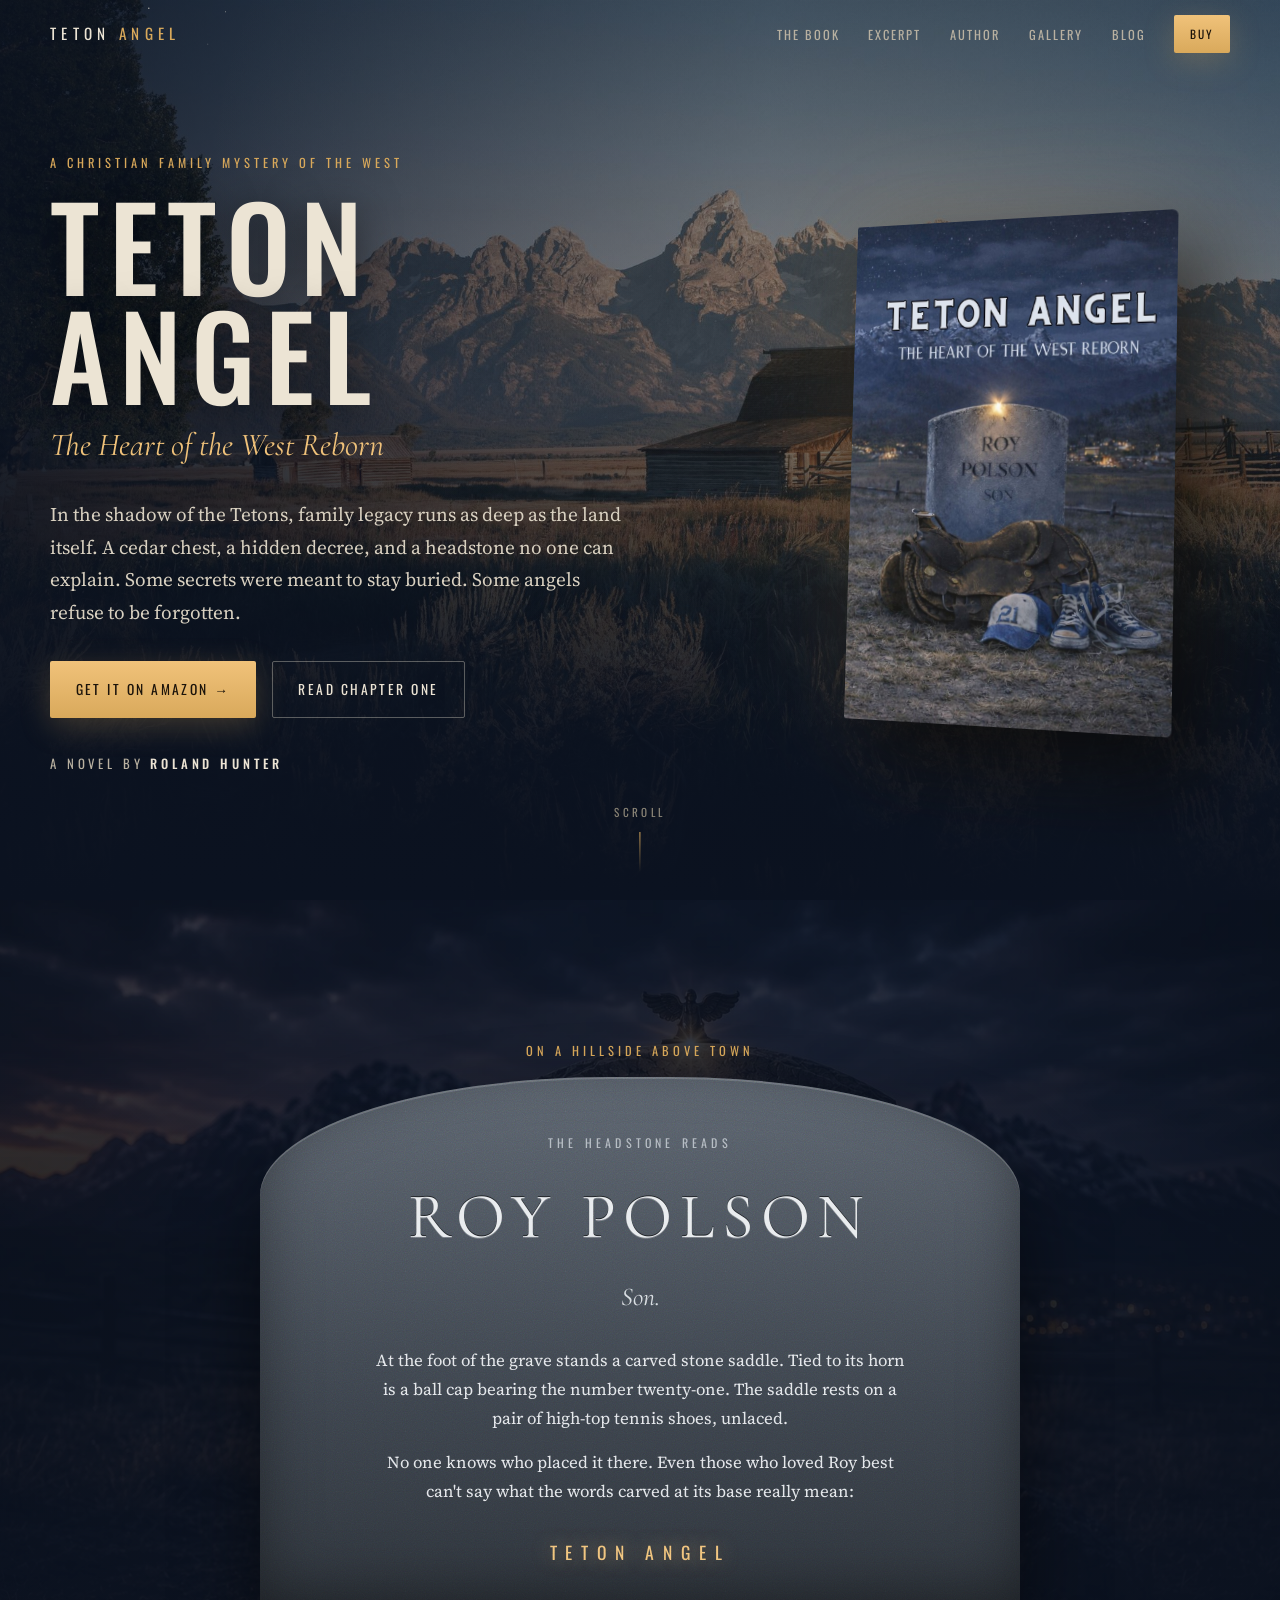
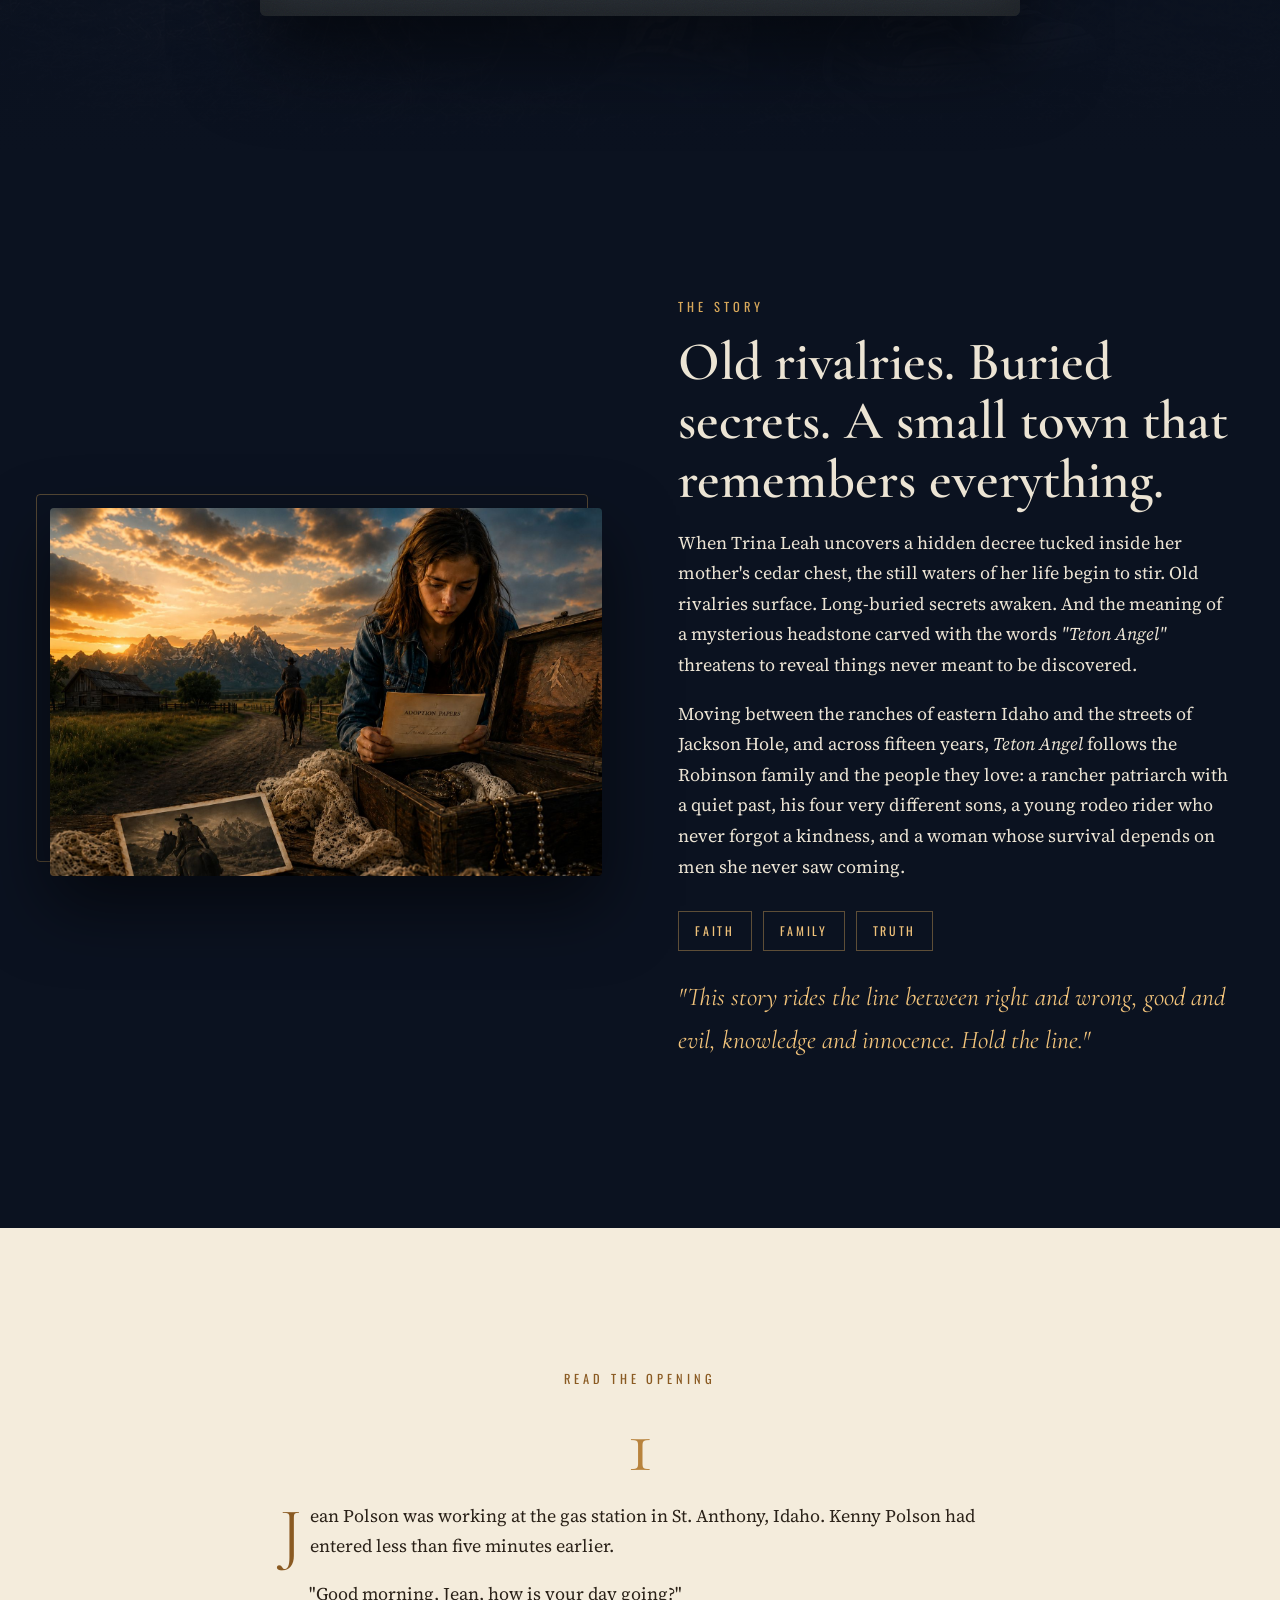
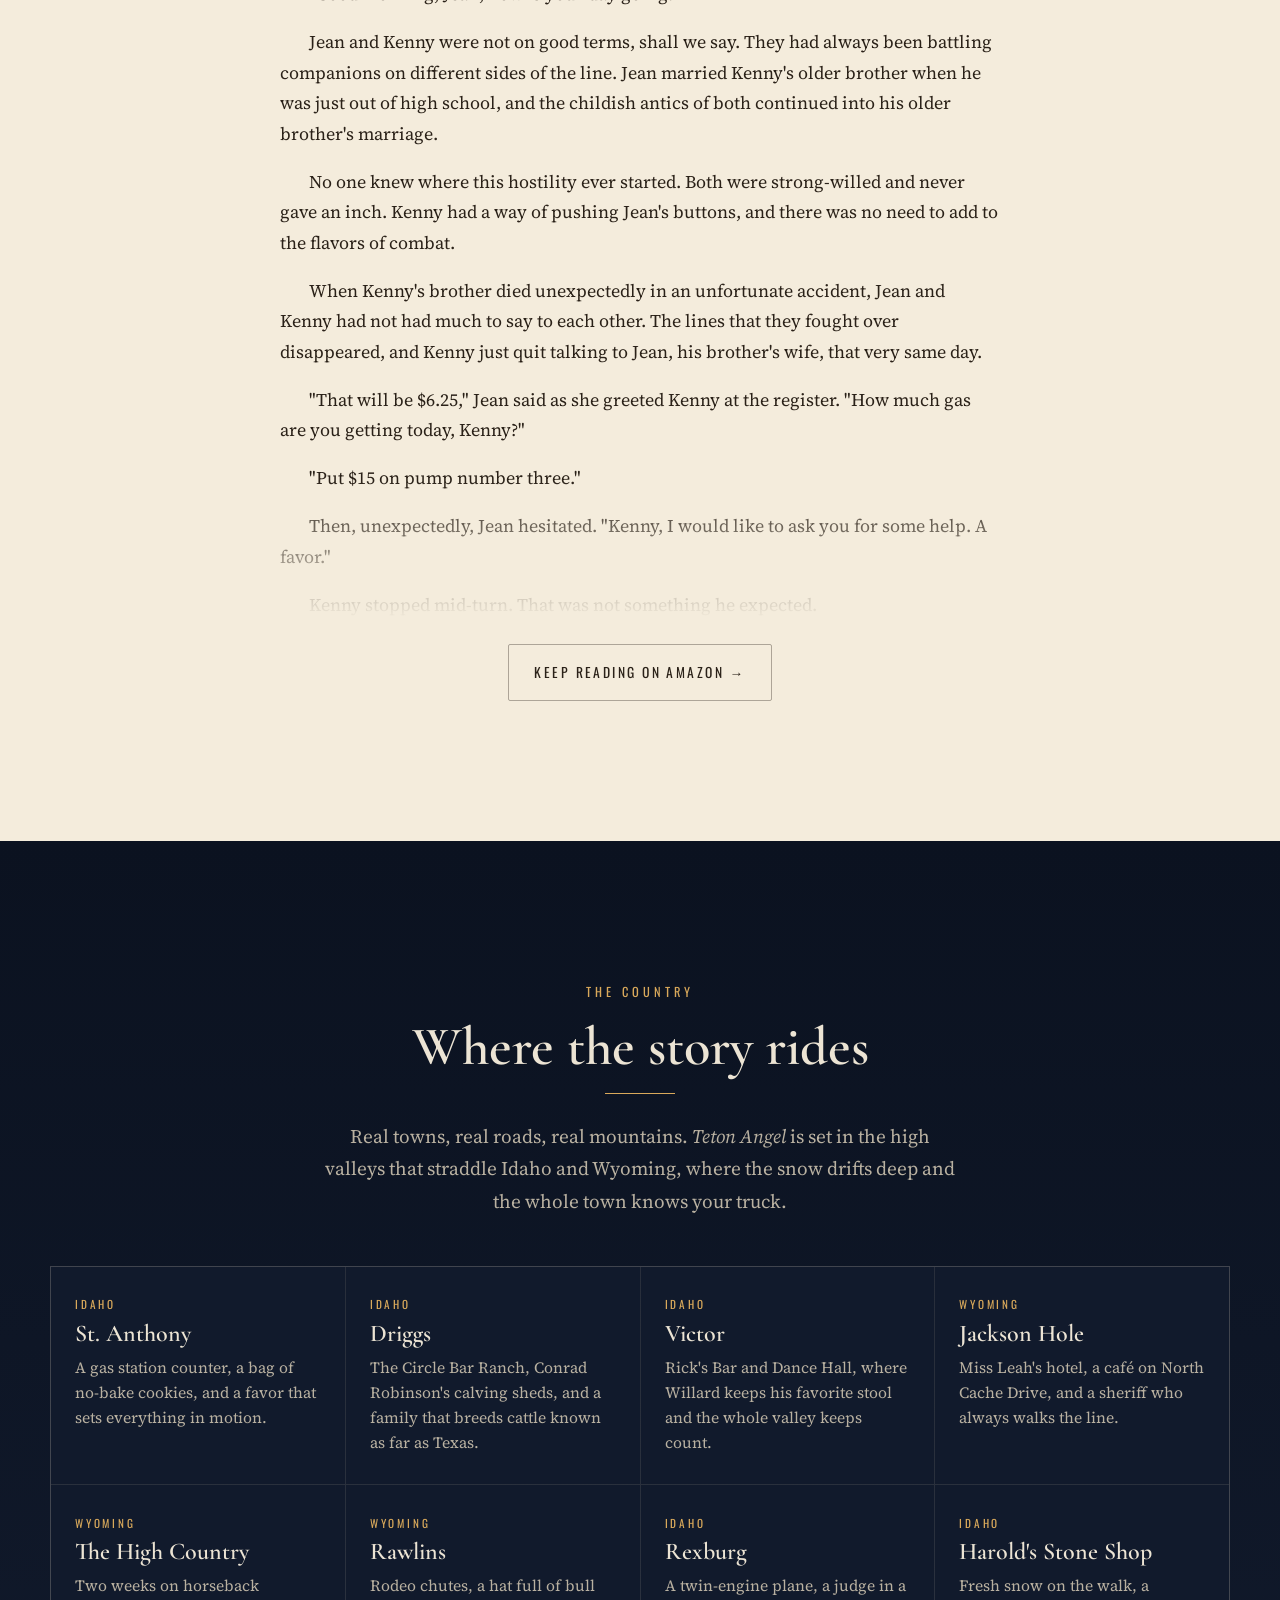
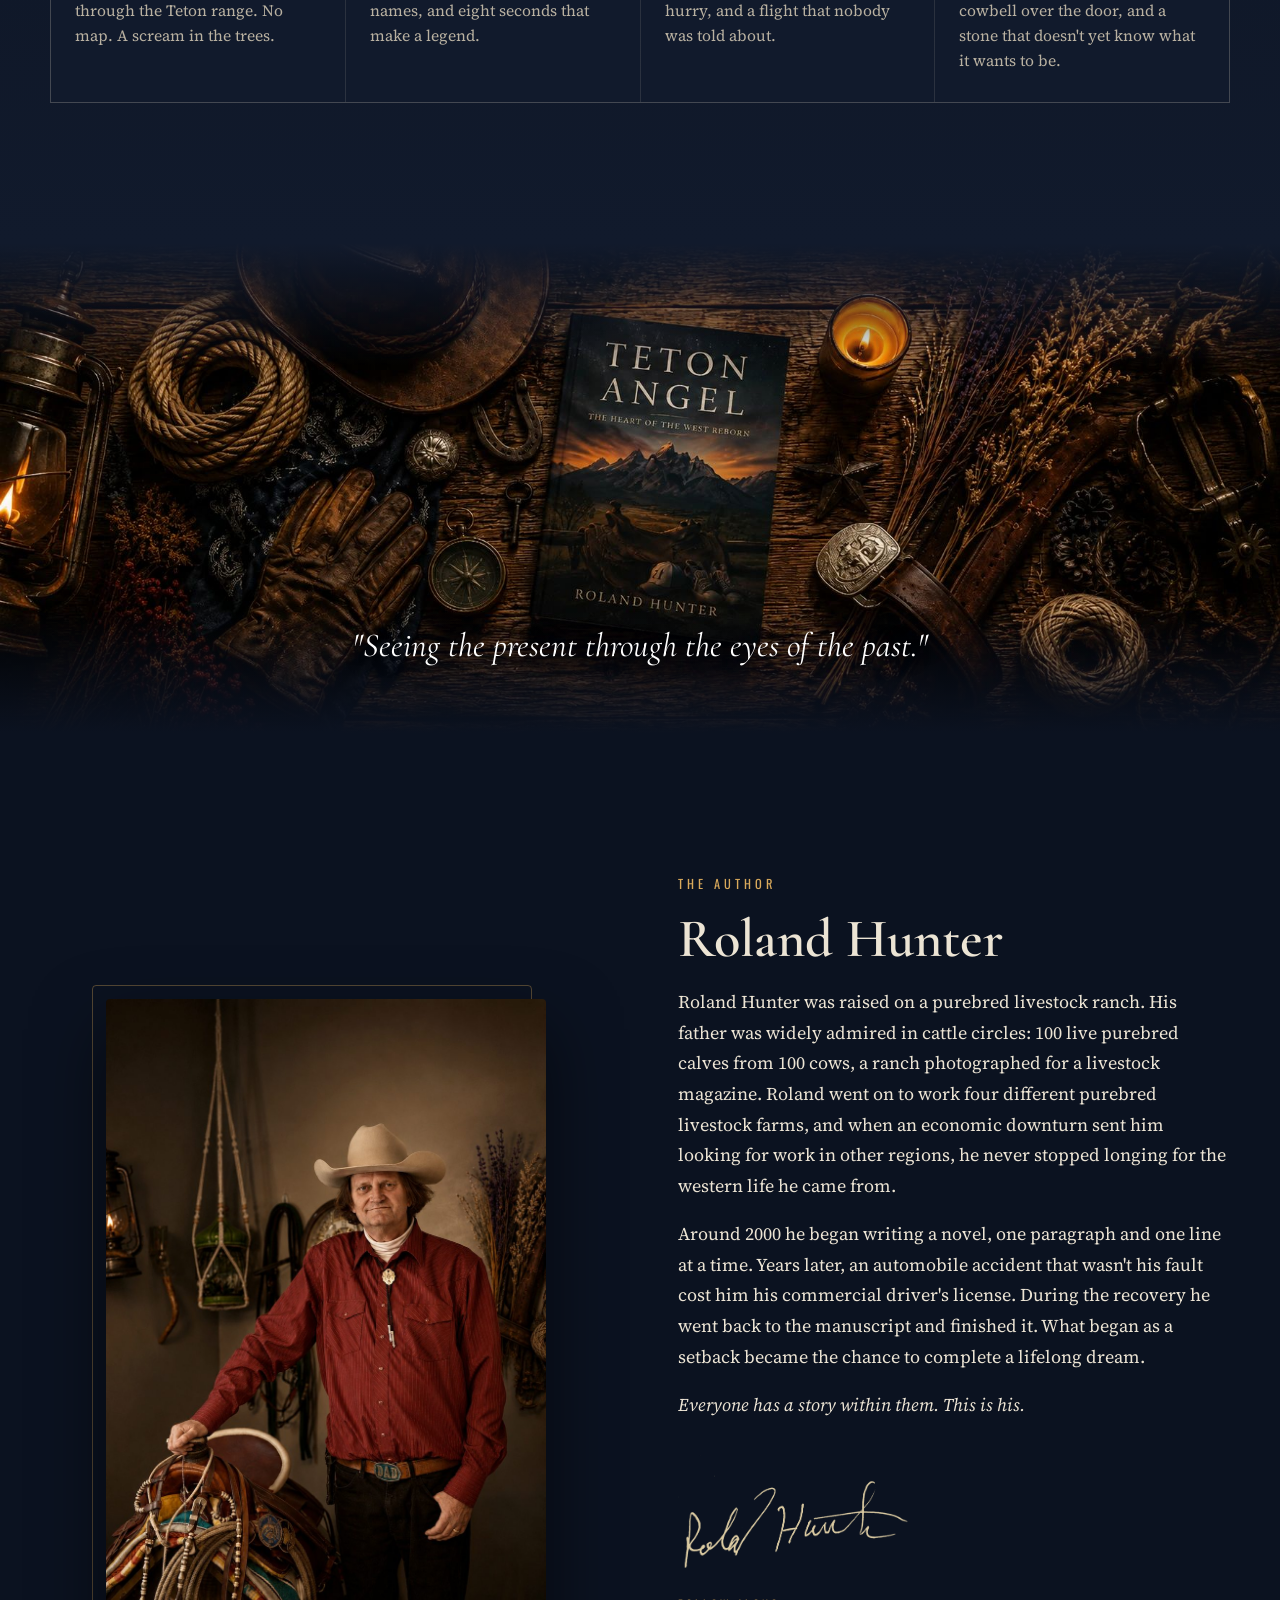
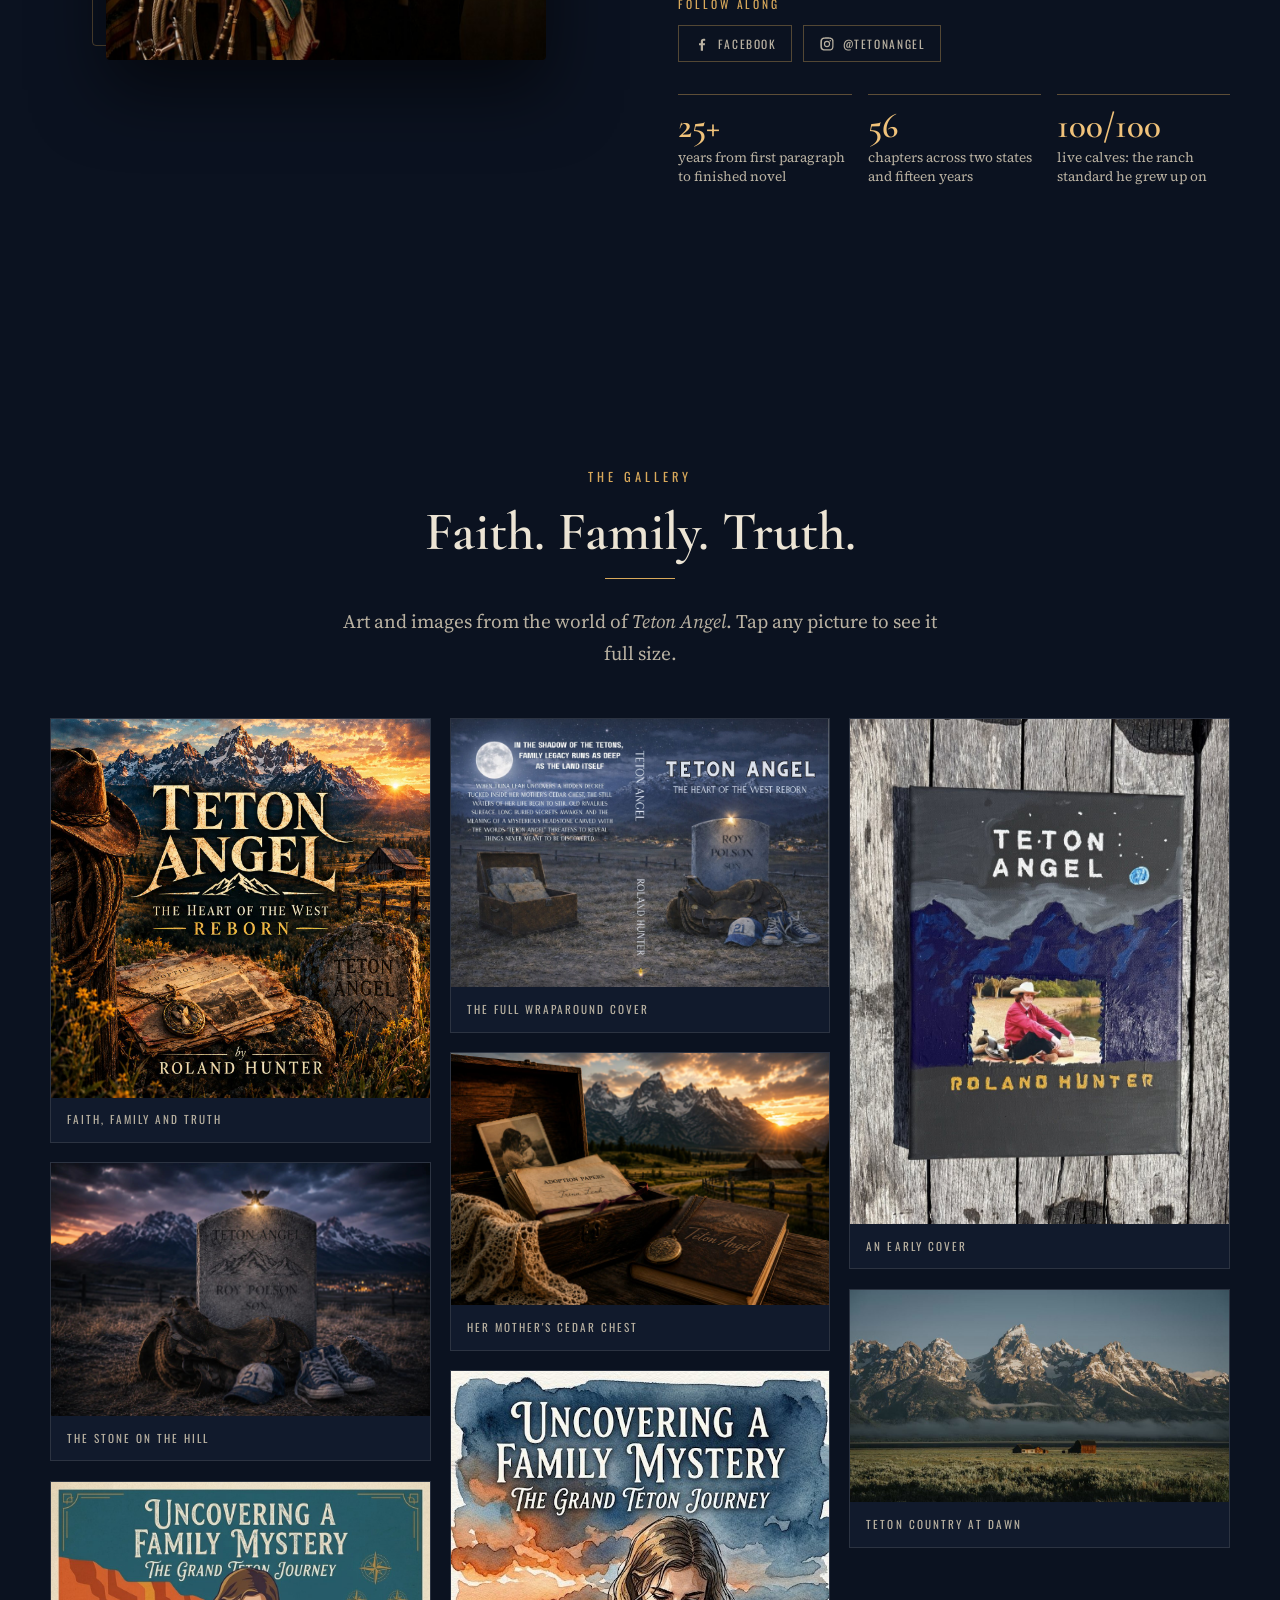
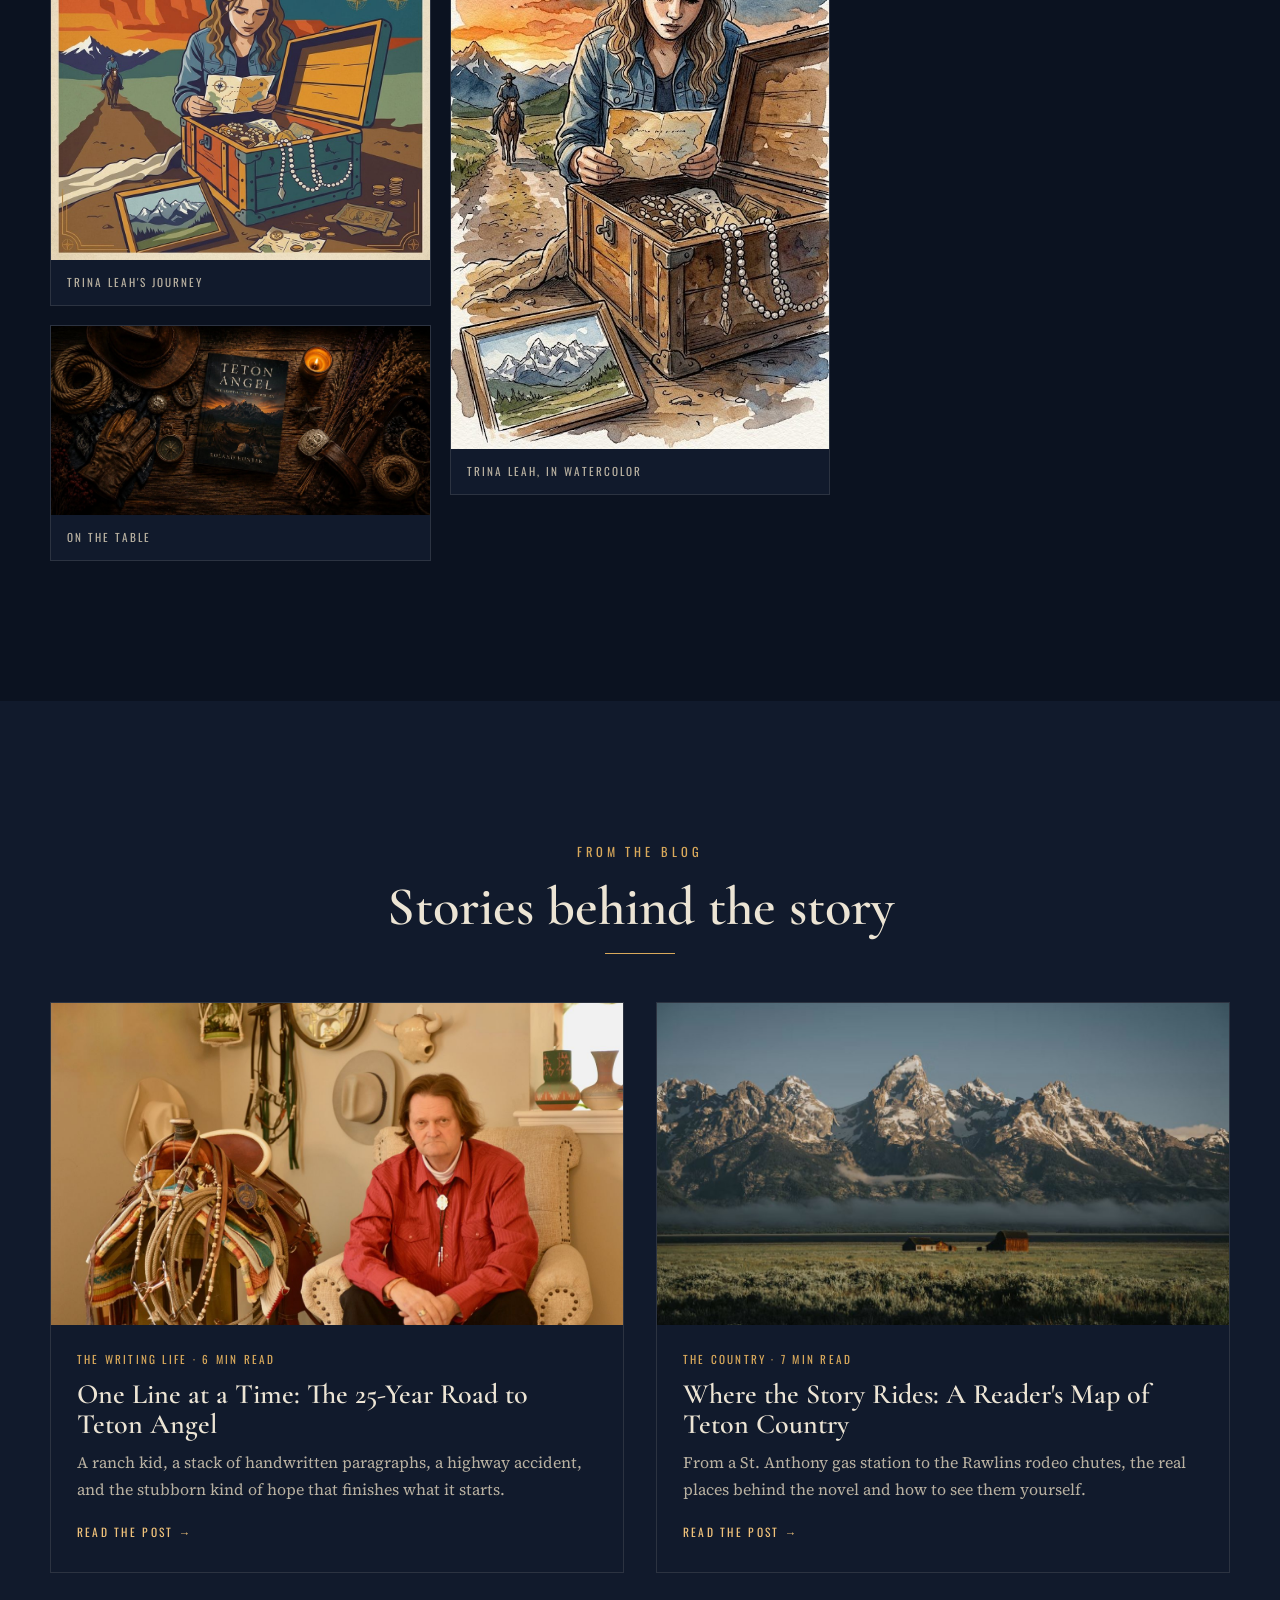
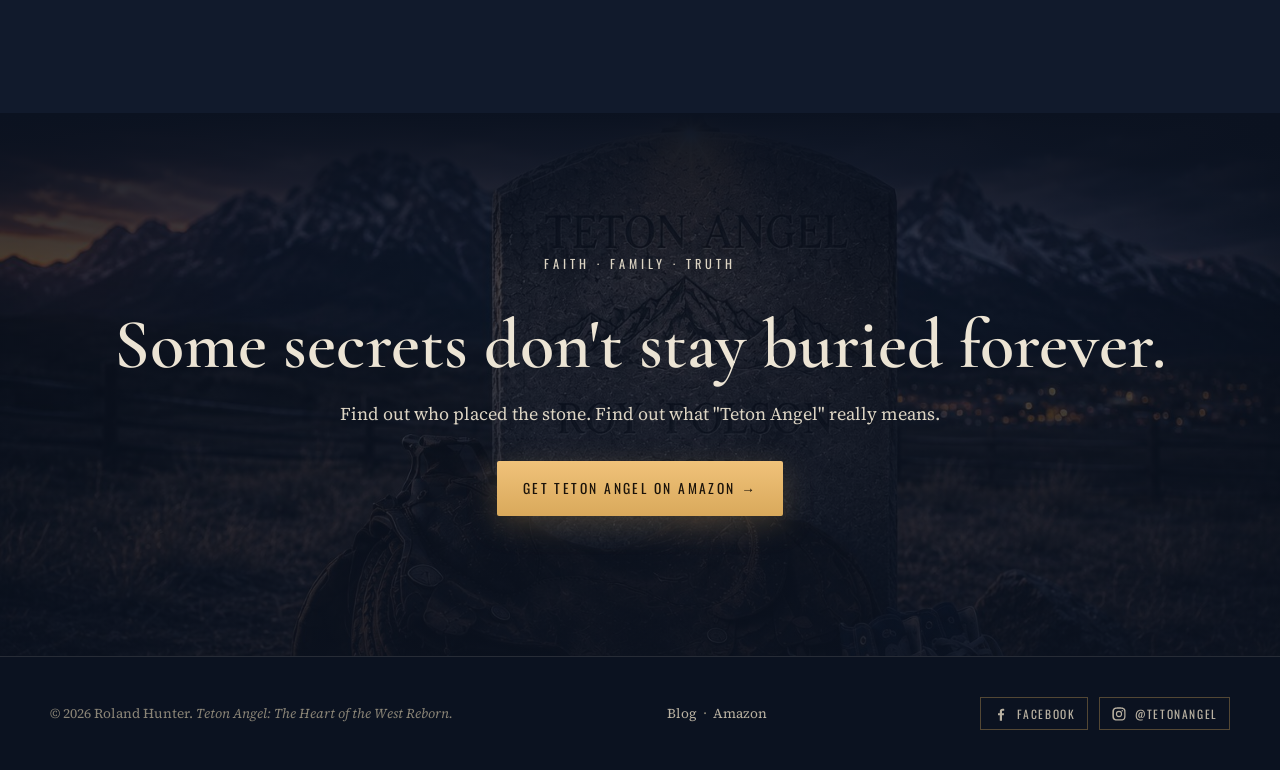
==== commit 9e366891: "Add Google Analytics (G-FJXC0NQQK8) and track Amazon buy clicks Co-Authored-By: Claude Opus 5.5 <nor" ====
--- a/index.html
+++ b/index.html
@@ -1,6 +1,14 @@
 <!doctype html>
 <html lang="en">
 <head>
+<!-- Google tag (gtag.js) -->
+<script async src="https://www.googletagmanager.com/gtag/js?id=G-FJXC0NQQK8"></script>
+<script>
+  window.dataLayer = window.dataLayer || [];
+  function gtag(){dataLayer.push(arguments);}
+  gtag('js', new Date());
+  gtag('config', 'G-FJXC0NQQK8');
+</script>
 <meta charset="utf-8">
 <meta name="viewport" content="width=device-width, initial-scale=1">
 <title>Teton Angel by Roland Hunter | A Christian Family Mystery of the West</title>
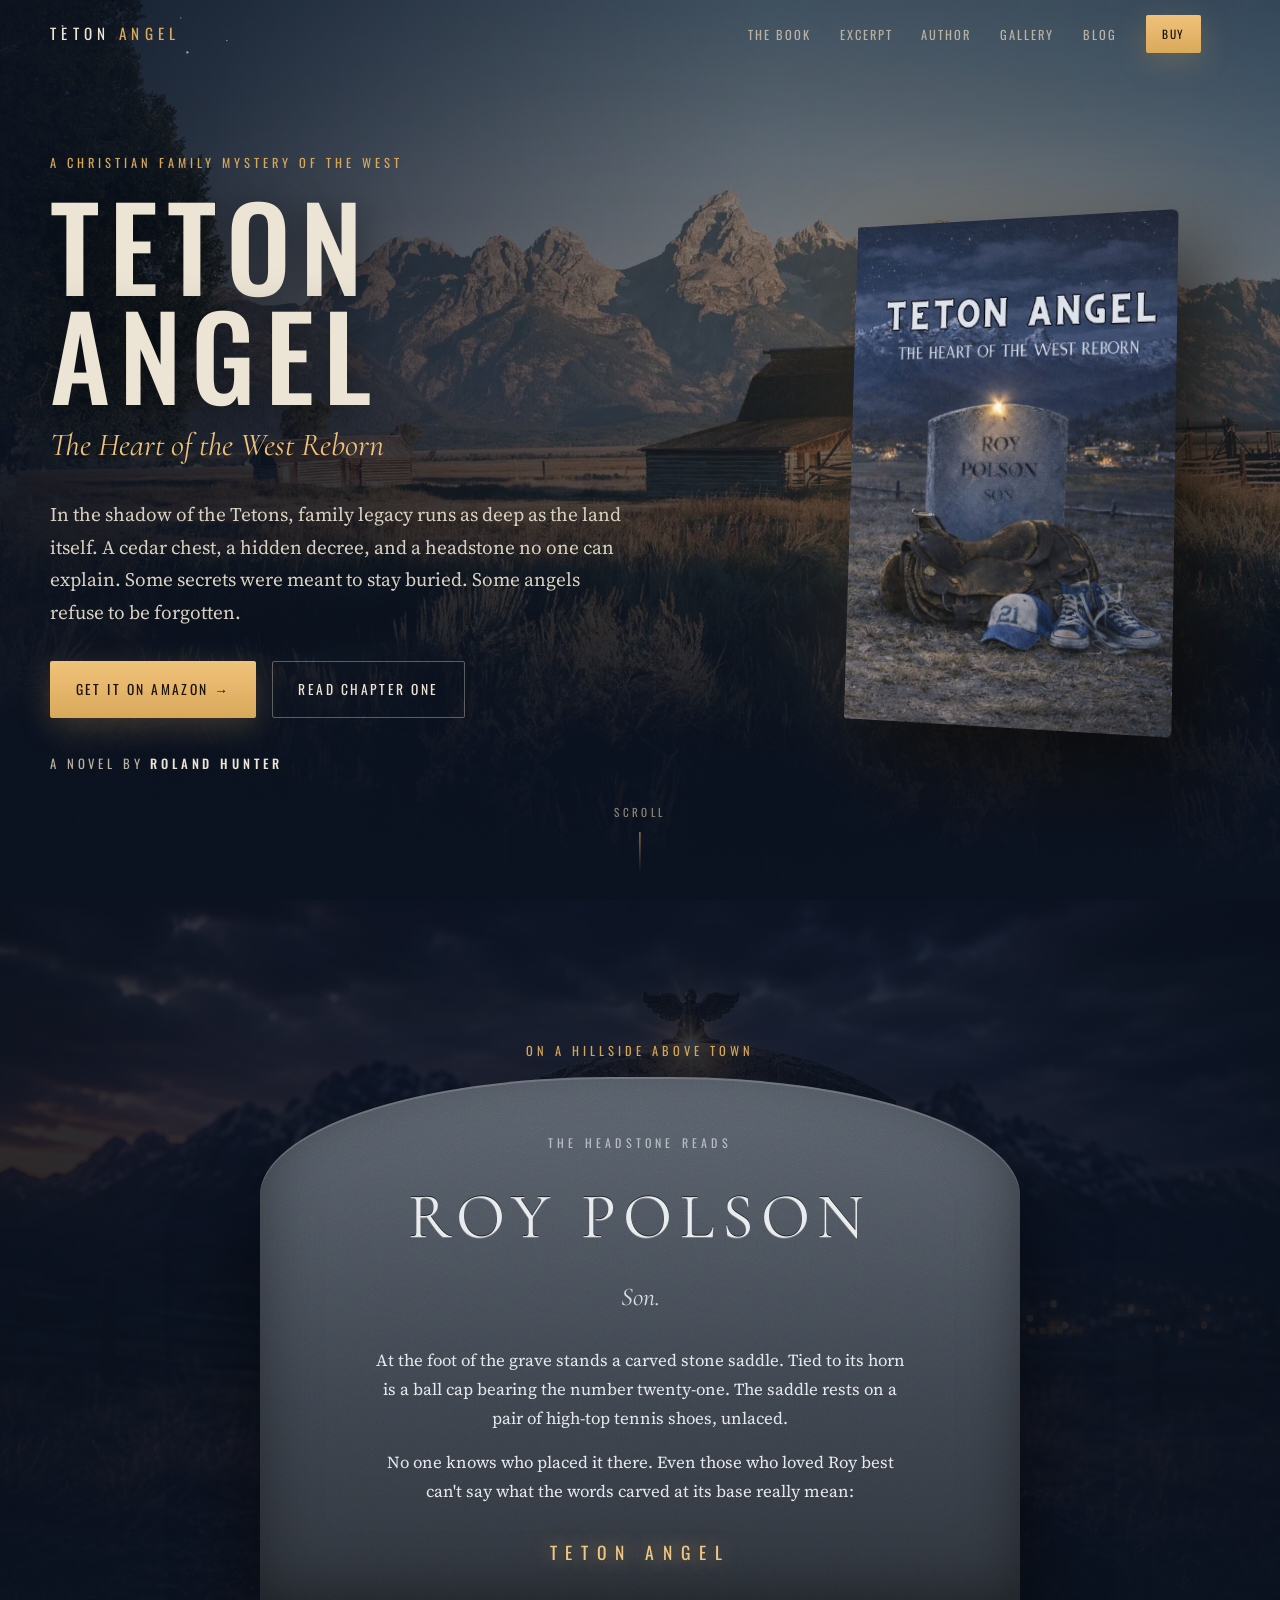
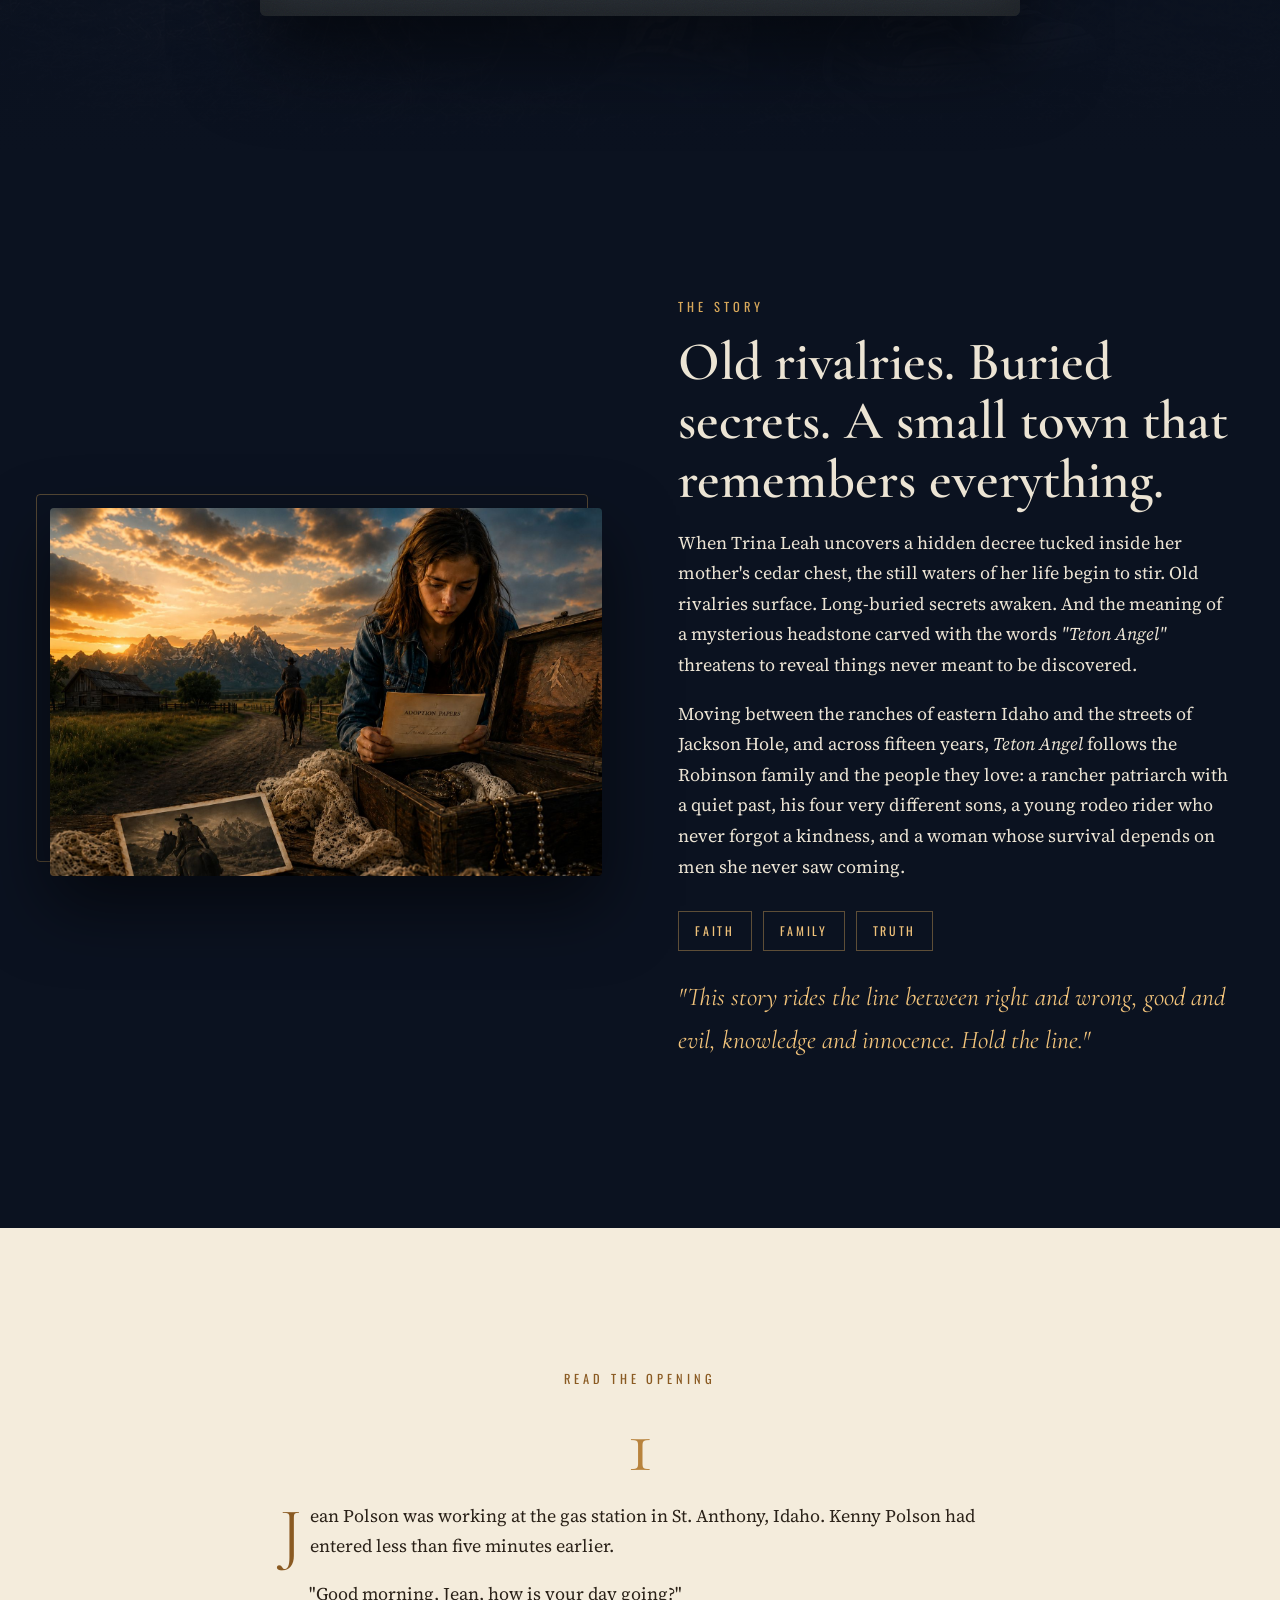
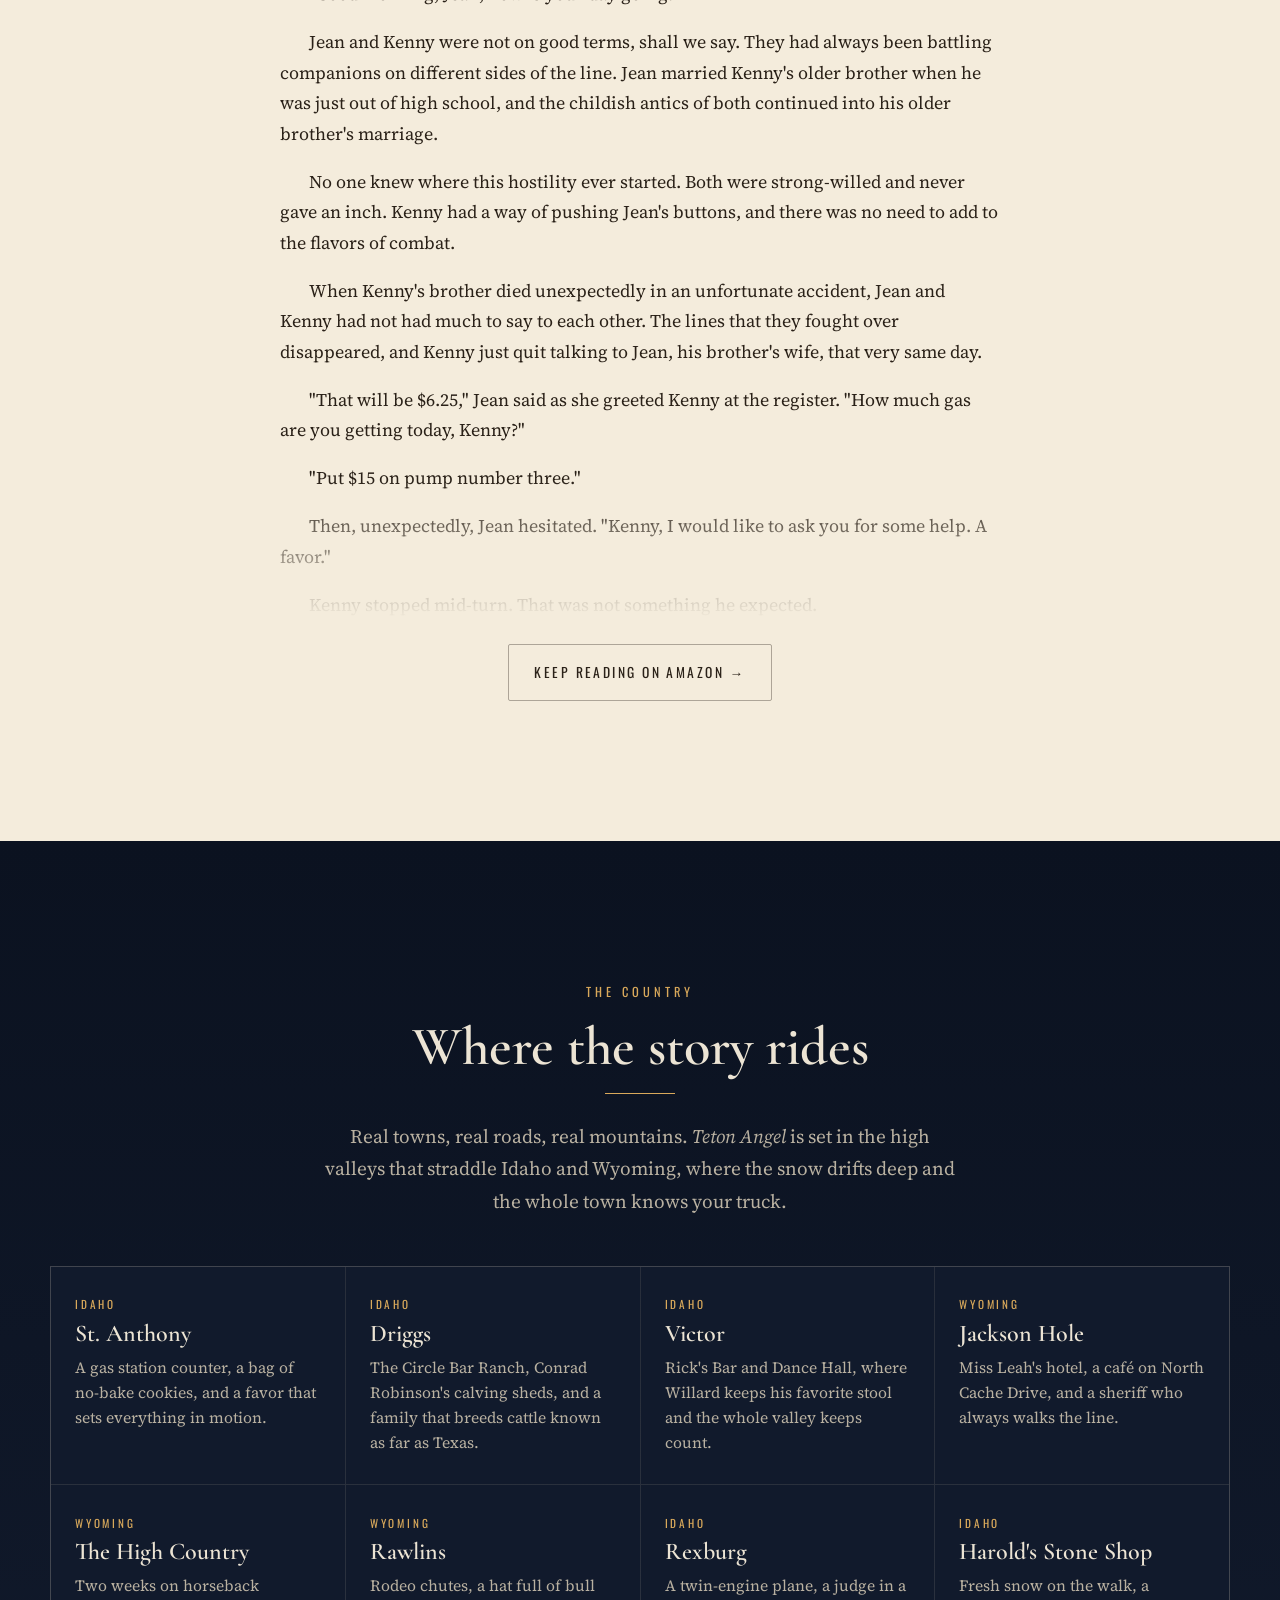
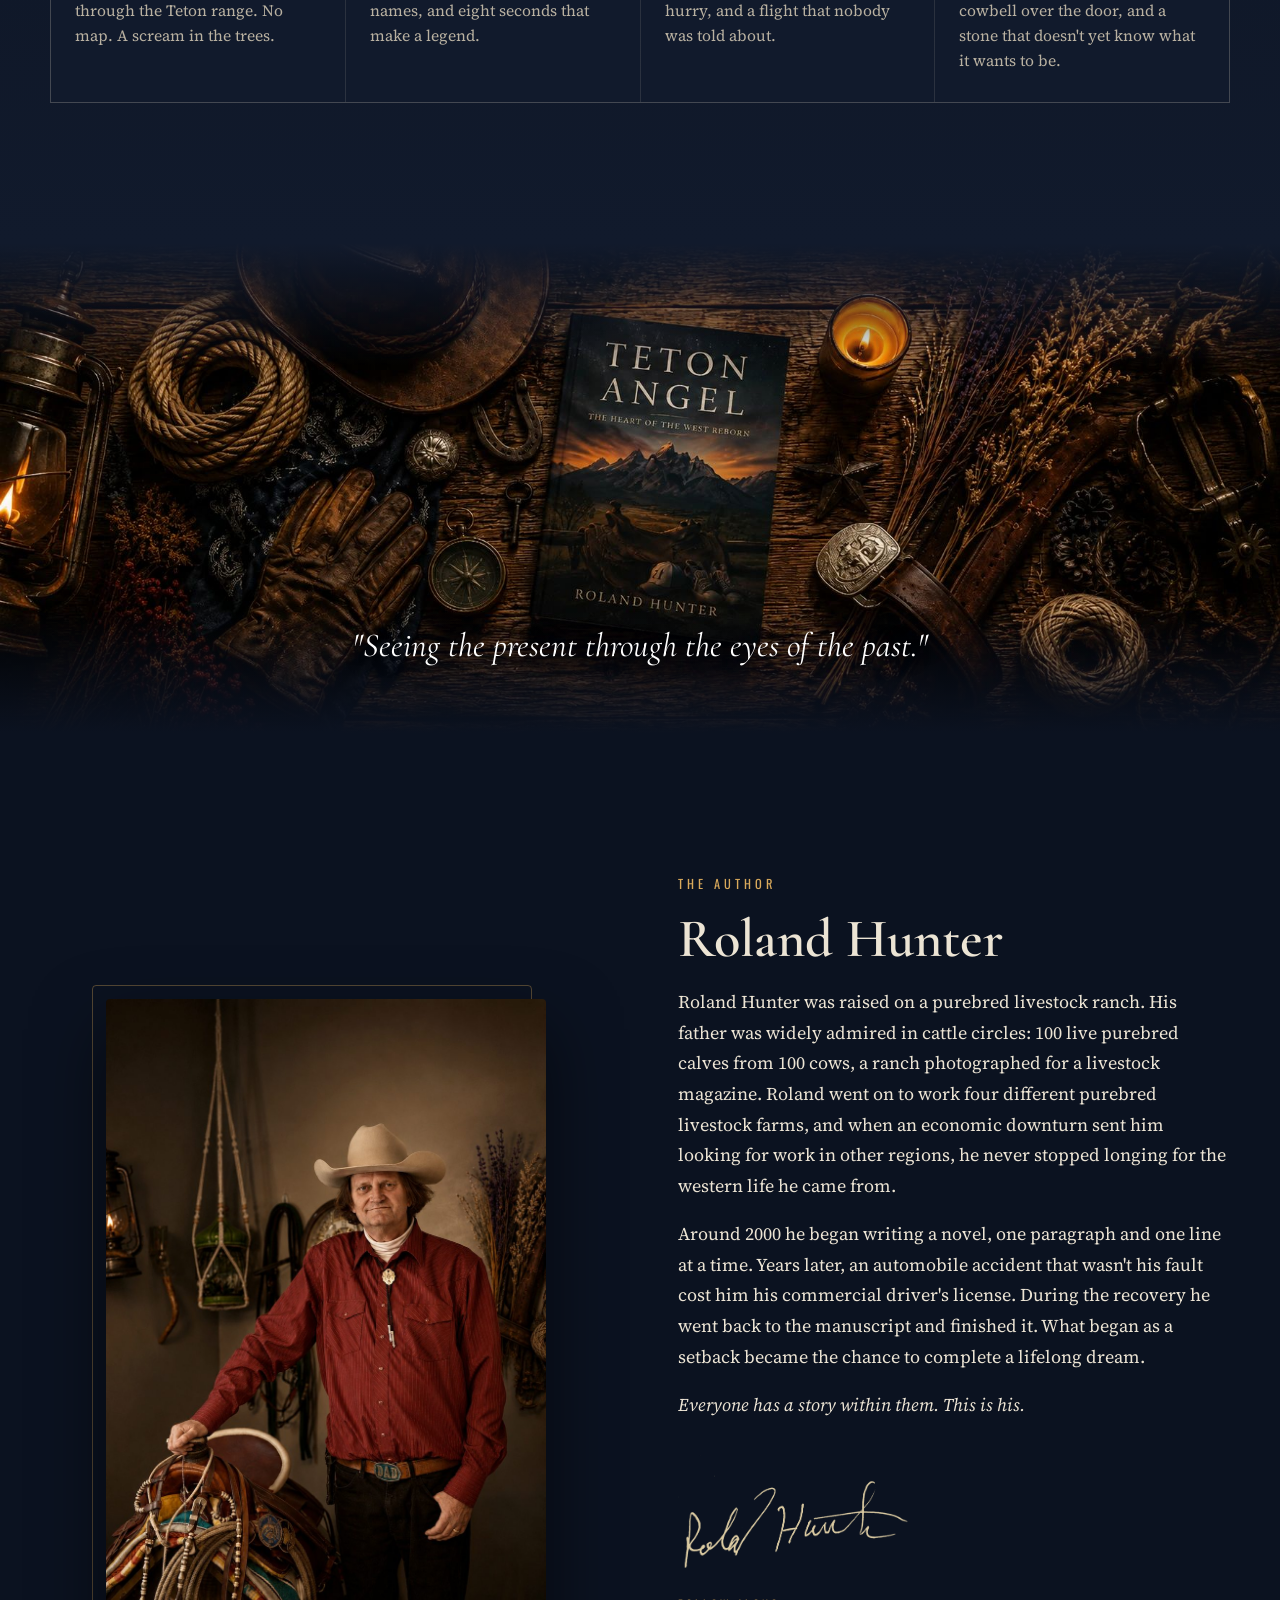
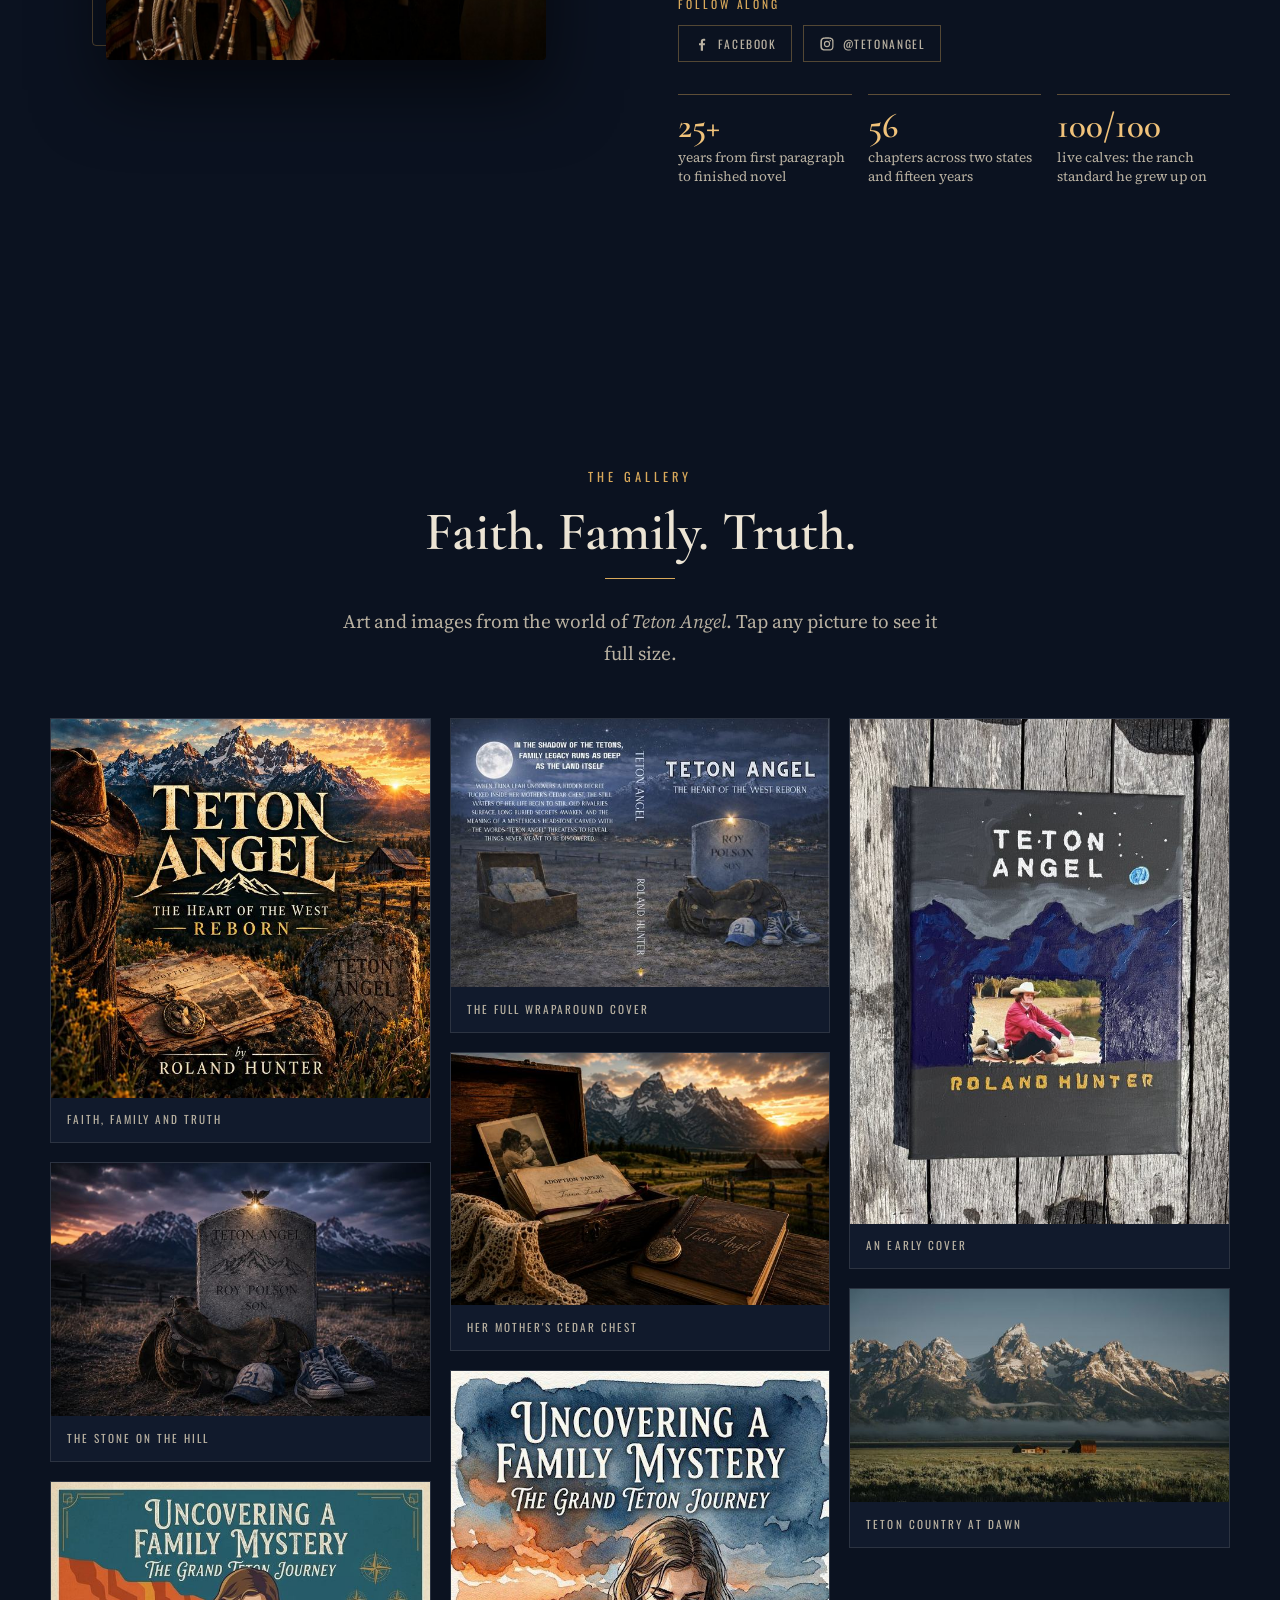
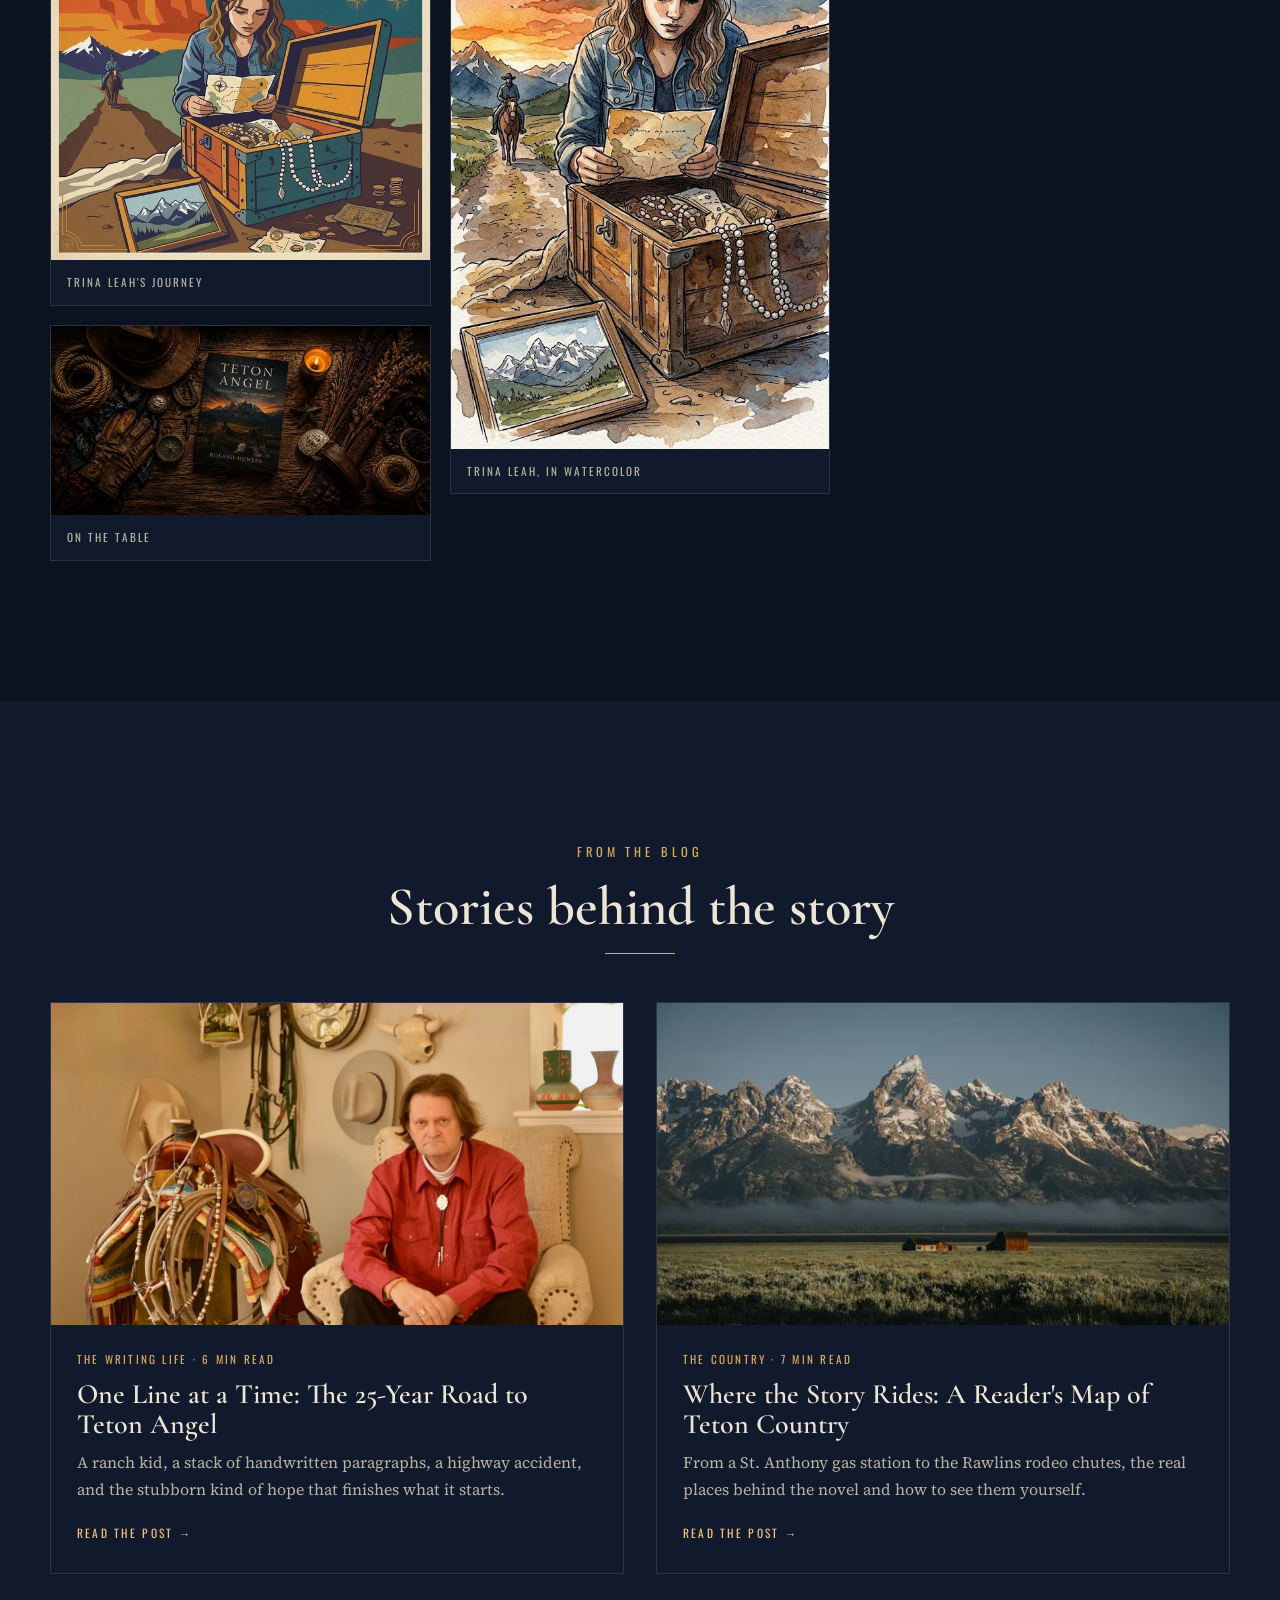
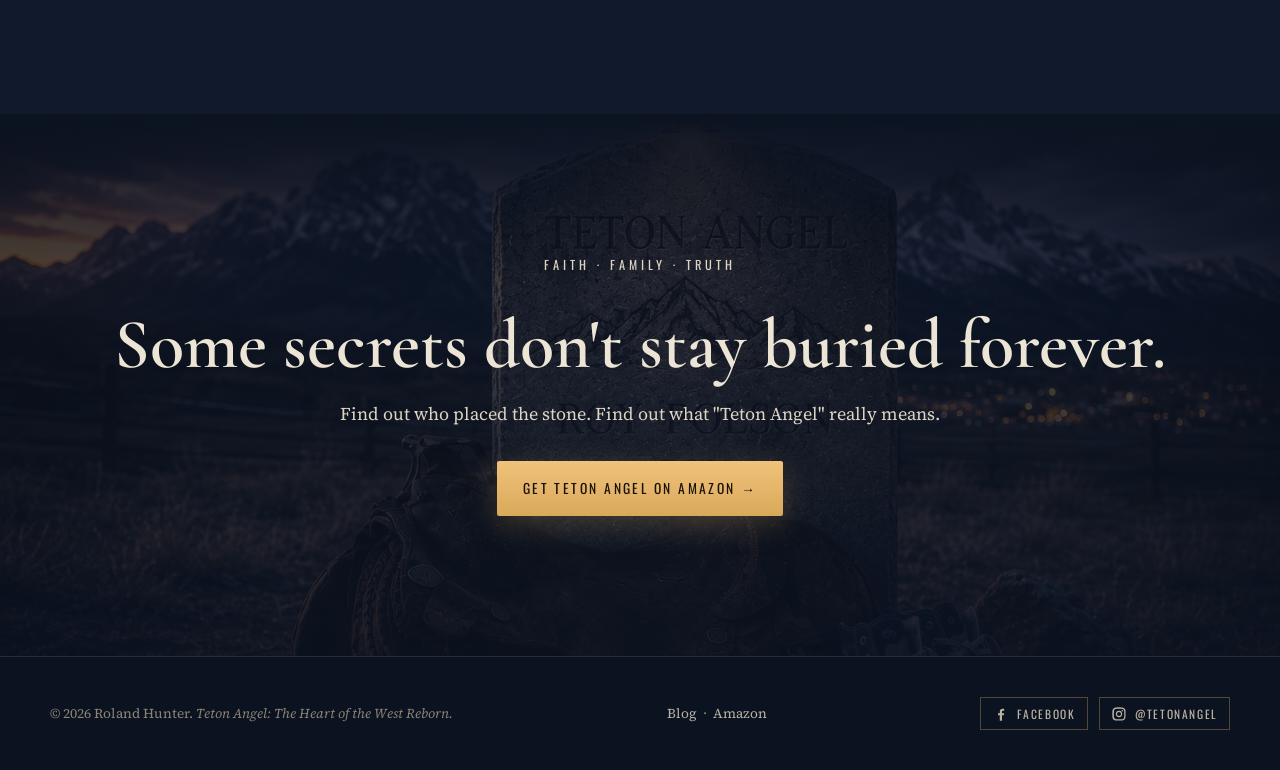
==== commit fd178d83: "Lighter gallery and hero, mobile menu, copy fix, web manifest - Gallery tiles load 640px thumbnails;" ====
--- a/index.html
+++ b/index.html
@@ -39,6 +39,7 @@
 <meta name="twitter:image:alt" content="Teton Angel by Roland Hunter on a rustic table beneath the Teton Mountains">
 <link rel="icon" type="image/png" href="assets/img/icon.png">
 <link rel="apple-touch-icon" href="assets/img/icon.png">
+<link rel="manifest" href="site.webmanifest">
 <link rel="sitemap" type="application/xml" href="https://tetonangel.com/sitemap.xml">
 <script type="application/ld+json">
 {
@@ -288,15 +289,15 @@
       <p class="lede" style="max-width:38rem;margin-inline:auto">Art and images from the world of <em>Teton Angel</em>. Tap any picture to see it full size.</p>
     </div>
     <div class="gallery">
-      <figure class="reveal"><a href="assets/img/faith-family-truth.jpg"><img src="assets/img/faith-family-truth.jpg" alt="Teton Angel title art: the Tetons at sunset over an open journal, lantern and saddle, by Roland Hunter" loading="lazy" width="1200" height="1200"></a><figcaption>Faith, family and truth</figcaption></figure>
-      <figure class="reveal"><a href="assets/img/angel-headstone.jpg"><img src="assets/img/angel-headstone.jpg" alt="Roy Polson's headstone engraved Teton Angel, topped with a small angel, with a saddle, number 21 cap and sneakers at its base beneath the mountains" loading="lazy" width="1536" height="1024"></a><figcaption>The stone on the hill</figcaption></figure>
-      <figure class="reveal"><a href="assets/img/trina-leah-poster.jpg"><img src="assets/img/trina-leah-poster.jpg" alt="Illustrated poster: Trina Leah reads a map beside an open chest, a rider on the trail behind her, titled Uncovering a Family Mystery: The Grand Teton Journey" loading="lazy" width="1024" height="1024"></a><figcaption>Trina Leah's journey</figcaption></figure>
-      <figure class="reveal"><a href="assets/img/flatlay-wide.jpg"><img src="assets/img/flatlay-wide.jpg" alt="Teton Angel hardcover on a rustic table with a cowboy hat, rope, lantern and compass" loading="lazy" width="1774" height="887"></a><figcaption>On the table</figcaption></figure>
-      <figure class="reveal"><a href="assets/img/full-cover.jpg"><img src="assets/img/full-cover.jpg" alt="The full wraparound cover of Teton Angel: back cover with a cedar chest under a full moon, spine, and front cover with the headstone" loading="lazy" width="2000" height="1417"></a><figcaption>The full wraparound cover</figcaption></figure>
-      <figure class="reveal"><a href="assets/img/cedar-chest.jpg"><img src="assets/img/cedar-chest.jpg" alt="An open wooden chest holding old papers and a photograph beside a leather journal stamped Teton Angel, mountains at sunset behind" loading="lazy" width="1536" height="1024"></a><figcaption>Her mother's cedar chest</figcaption></figure>
-      <figure class="reveal"><a href="assets/img/trina-leah-painted.jpg"><img src="assets/img/trina-leah-painted.jpg" alt="Watercolor-style illustration of Trina Leah reading a map at an open chest on a mountain trail" loading="lazy" width="572" height="1024"></a><figcaption>Trina Leah, in watercolor</figcaption></figure>
-      <figure class="reveal"><a href="assets/img/handmade-cover.jpg"><img src="assets/img/handmade-cover.jpg" alt="An early Teton Angel cover with a photo of a rider, the title and Roland Hunter's name over painted blue mountains" loading="lazy" width="900" height="1200"></a><figcaption>An early cover</figcaption></figure>
-      <figure class="reveal"><a href="assets/img/mormon-row.jpg"><img src="assets/img/mormon-row.jpg" alt="The Grand Tetons at dawn with an old barn in the sagebrush" loading="lazy" width="1170" height="658"></a><figcaption>Teton country at dawn</figcaption></figure>
+      <figure class="reveal"><a href="assets/img/faith-family-truth.jpg"><img src="assets/img/thumbs/faith-family-truth.jpg" alt="Teton Angel title art: the Tetons at sunset over an open journal, lantern and saddle, by Roland Hunter" loading="lazy" width="1200" height="1200"></a><figcaption>Faith, family and truth</figcaption></figure>
+      <figure class="reveal"><a href="assets/img/angel-headstone.jpg"><img src="assets/img/thumbs/angel-headstone.jpg" alt="Roy Polson's headstone engraved Teton Angel, topped with a small angel, with a saddle, number 21 cap and sneakers at its base beneath the mountains" loading="lazy" width="1536" height="1024"></a><figcaption>The stone on the hill</figcaption></figure>
+      <figure class="reveal"><a href="assets/img/trina-leah-poster.jpg"><img src="assets/img/thumbs/trina-leah-poster.jpg" alt="Illustrated poster: Trina Leah reads a map beside an open chest, a rider on the trail behind her, titled Uncovering a Family Mystery: The Grand Teton Journey" loading="lazy" width="1024" height="1024"></a><figcaption>Trina Leah's journey</figcaption></figure>
+      <figure class="reveal"><a href="assets/img/flatlay-wide.jpg"><img src="assets/img/thumbs/flatlay-wide.jpg" alt="Teton Angel hardcover on a rustic table with a cowboy hat, rope, lantern and compass" loading="lazy" width="1774" height="887"></a><figcaption>On the table</figcaption></figure>
+      <figure class="reveal"><a href="assets/img/full-cover.jpg"><img src="assets/img/thumbs/full-cover.jpg" alt="The full wraparound cover of Teton Angel: back cover with a cedar chest under a full moon, spine, and front cover with the headstone" loading="lazy" width="2000" height="1417"></a><figcaption>The full wraparound cover</figcaption></figure>
+      <figure class="reveal"><a href="assets/img/cedar-chest.jpg"><img src="assets/img/thumbs/cedar-chest.jpg" alt="An open wooden chest holding old papers and a photograph beside a leather journal stamped Teton Angel, mountains at sunset behind" loading="lazy" width="1536" height="1024"></a><figcaption>Her mother's cedar chest</figcaption></figure>
+      <figure class="reveal"><a href="assets/img/trina-leah-painted.jpg"><img src="assets/img/thumbs/trina-leah-painted.jpg" alt="Watercolor-style illustration of Trina Leah reading a map at an open chest on a mountain trail" loading="lazy" width="572" height="1024"></a><figcaption>Trina Leah, in watercolor</figcaption></figure>
+      <figure class="reveal"><a href="assets/img/handmade-cover.jpg"><img src="assets/img/thumbs/handmade-cover.jpg" alt="An early Teton Angel cover with a photo of a rider, the title and Roland Hunter's name over painted blue mountains" loading="lazy" width="900" height="1200"></a><figcaption>An early cover</figcaption></figure>
+      <figure class="reveal"><a href="assets/img/mormon-row.jpg"><img src="assets/img/thumbs/mormon-row.jpg" alt="The Grand Tetons at dawn with an old barn in the sagebrush" loading="lazy" width="1170" height="658"></a><figcaption>Teton country at dawn</figcaption></figure>
     </div>
   </div>
 </section>
@@ -325,7 +326,7 @@
         </div>
       </a>
       <a class="card reveal" href="blog/where-the-story-rides.html">
-        <div class="thumb"><img src="assets/img/mormon-row.jpg" alt="The Grand Tetons at dawn with a barn in the sagebrush" loading="lazy"></div>
+        <div class="thumb"><img src="assets/img/thumbs/mormon-row.jpg" alt="The Grand Tetons at dawn with a barn in the sagebrush" loading="lazy"></div>
         <div class="body">
           <div class="meta">The Country &middot; 7 min read</div>
           <h3>Where the Story Rides: A Reader's Map of Teton Country</h3>
--- a/assets/site.css
+++ b/assets/site.css
@@ -81,7 +81,11 @@
 .hero {
   position: relative; min-height: 100svh; display: grid; align-items: center;
   background: url("img/hero-tetons.jpg") center 30% / cover no-repeat;
+  background-image: image-set(url("img/hero-tetons.webp") type("image/webp"), url("img/hero-tetons.jpg") type("image/jpeg"));
   overflow: hidden;
+}
+@media (max-width: 900px) {
+  .hero { background-image: image-set(url("img/hero-tetons-sm.webp") type("image/webp"), url("img/hero-tetons.jpg") type("image/jpeg")); }
 }
 .hero::before {
   content: ""; position: absolute; inset: 0;
@@ -287,3 +291,21 @@
 .social svg { width: 16px; height: 16px; }
 .follow { font-family: var(--label); letter-spacing: .25em; text-transform: uppercase; font-size: .72rem; color: var(--gold); margin: 1.6rem 0 .7rem; }
 footer .social a { padding: .35rem .7rem; }
+
+/* mobile menu */
+.menu-btn { display: none; background: none; border: 1px solid rgba(236,228,212,.3); color: var(--ink); width: 40px; height: 36px; border-radius: 2px; cursor: pointer; padding: 0; }
+.menu-btn span, .menu-btn span::before, .menu-btn span::after { display: block; width: 18px; height: 2px; background: currentColor; margin: 0 auto; position: relative; transition: transform .25s, background .25s; }
+.menu-btn span::before, .menu-btn span::after { content: ""; position: absolute; left: 0; }
+.menu-btn span::before { top: -6px; } .menu-btn span::after { top: 6px; }
+.nav.open .menu-btn span { background: transparent; }
+.nav.open .menu-btn span::before { transform: translateY(6px) rotate(45deg); }
+.nav.open .menu-btn span::after { transform: translateY(-6px) rotate(-45deg); }
+.mobile-menu { display: none; }
+@media (max-width: 760px) {
+  .menu-btn { display: inline-flex; align-items: center; justify-content: center; }
+  .nav.open { background: rgba(11,18,32,.97); border-color: var(--line); }
+  .nav.open .mobile-menu { display: block; border-top: 1px solid var(--line); padding: .4rem 16px 1rem; }
+  .mobile-menu a { display: block; padding: .85rem 0; border-bottom: 1px solid var(--line); color: var(--ink); text-decoration: none;
+    font-family: var(--label); letter-spacing: .2em; text-transform: uppercase; font-size: .85rem; }
+  .mobile-menu a:last-child { border-bottom: 0; }
+}
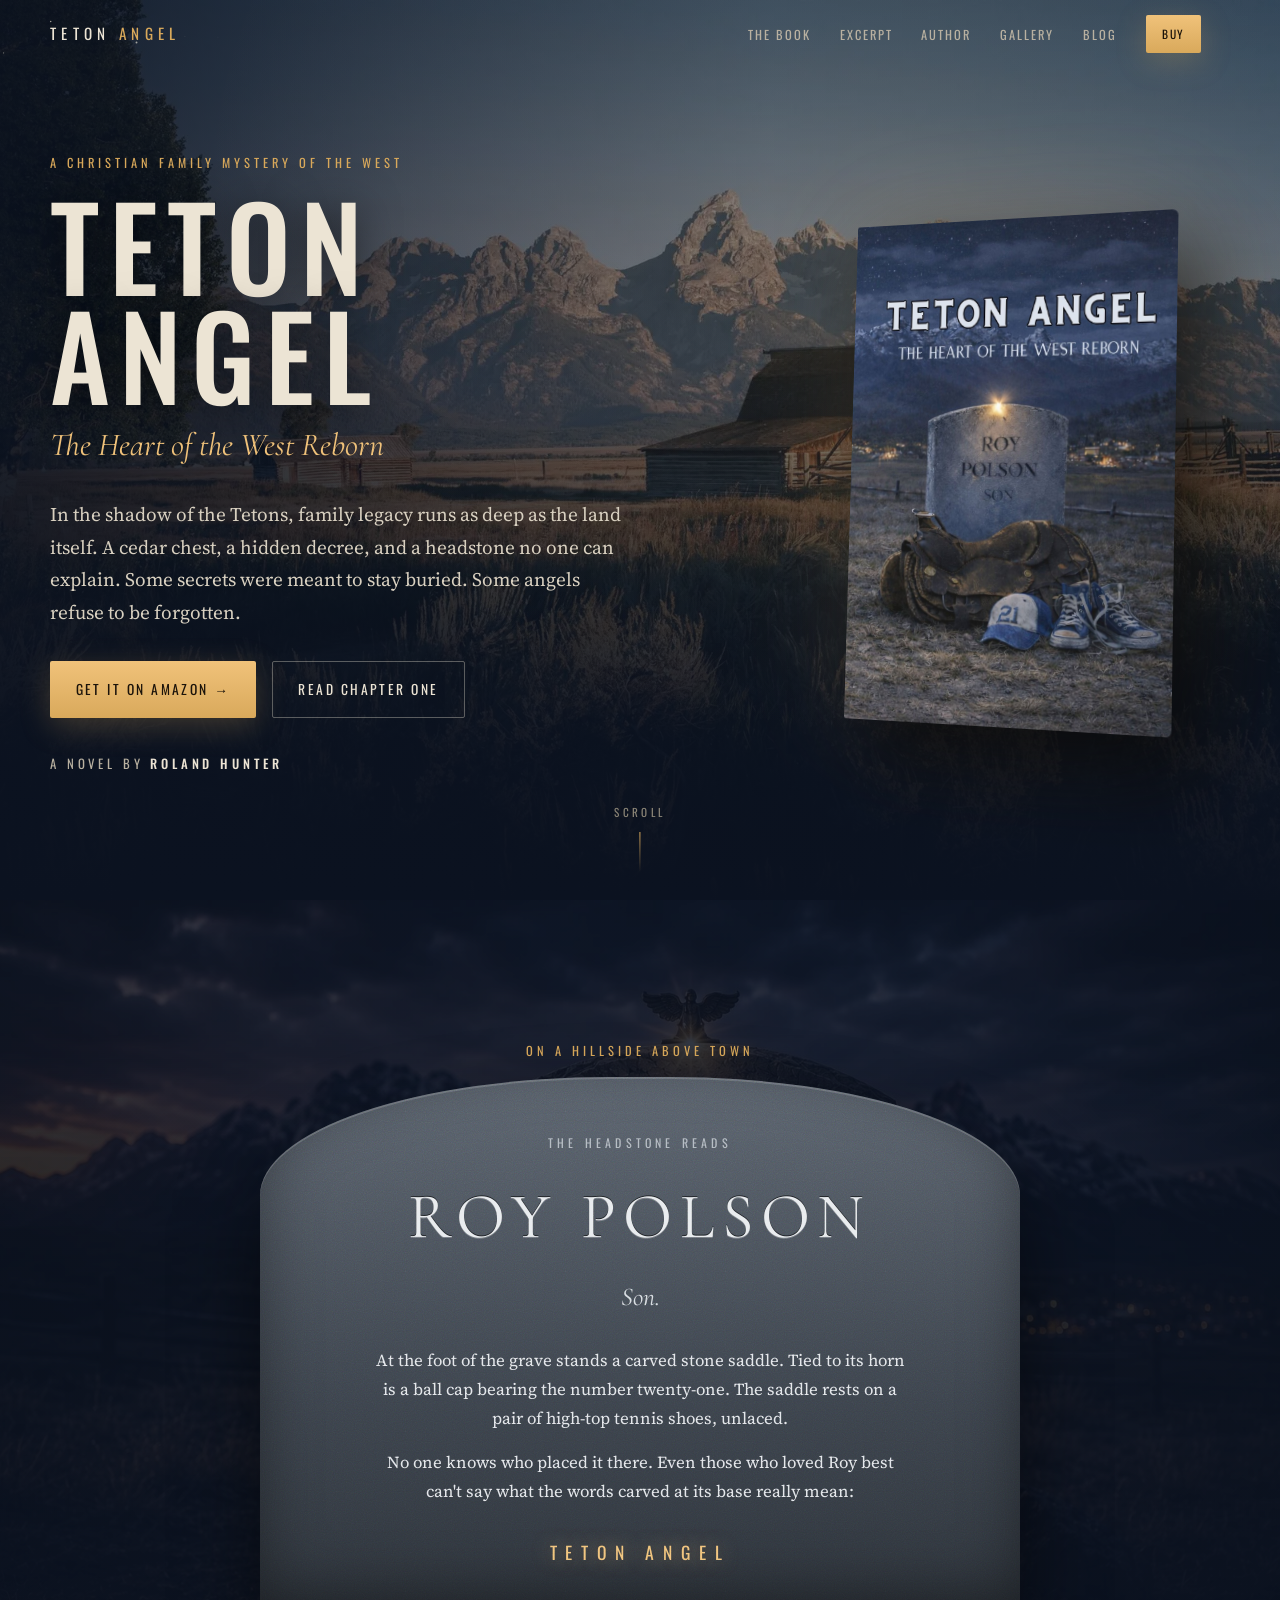
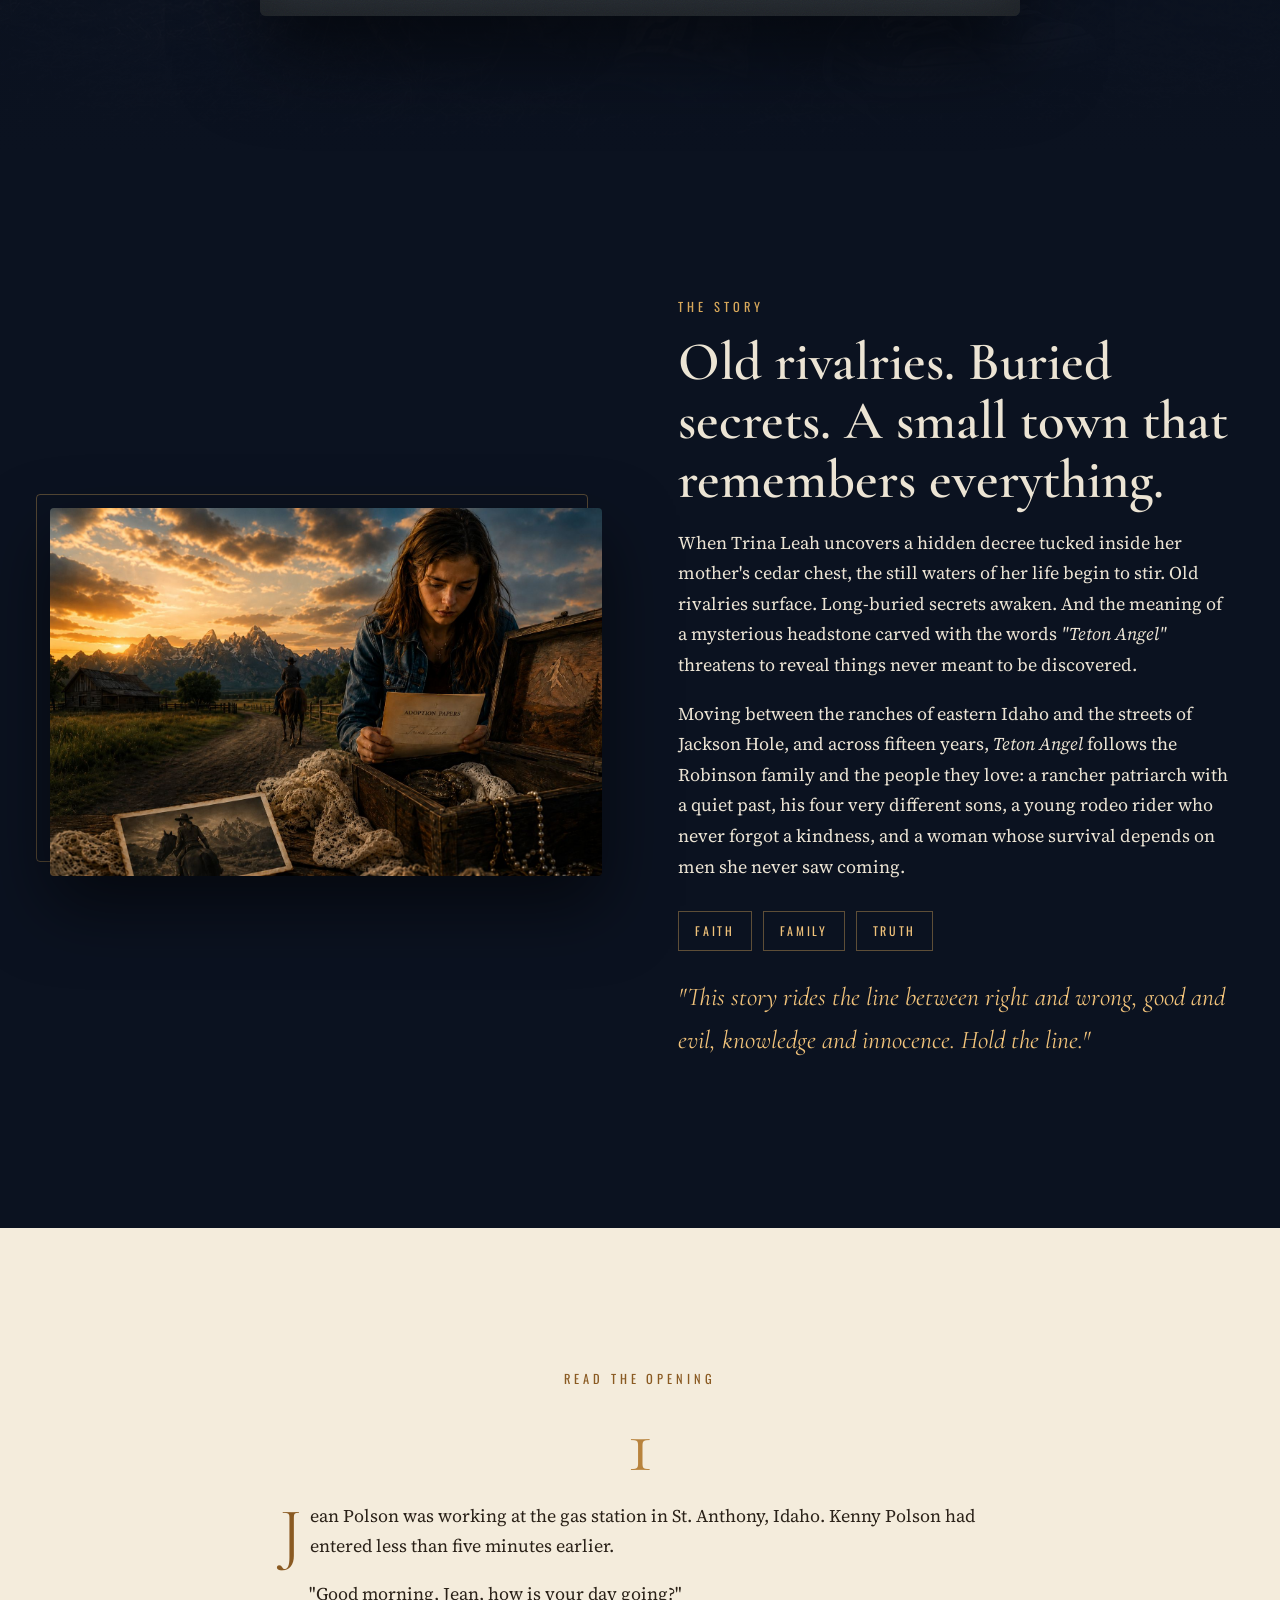
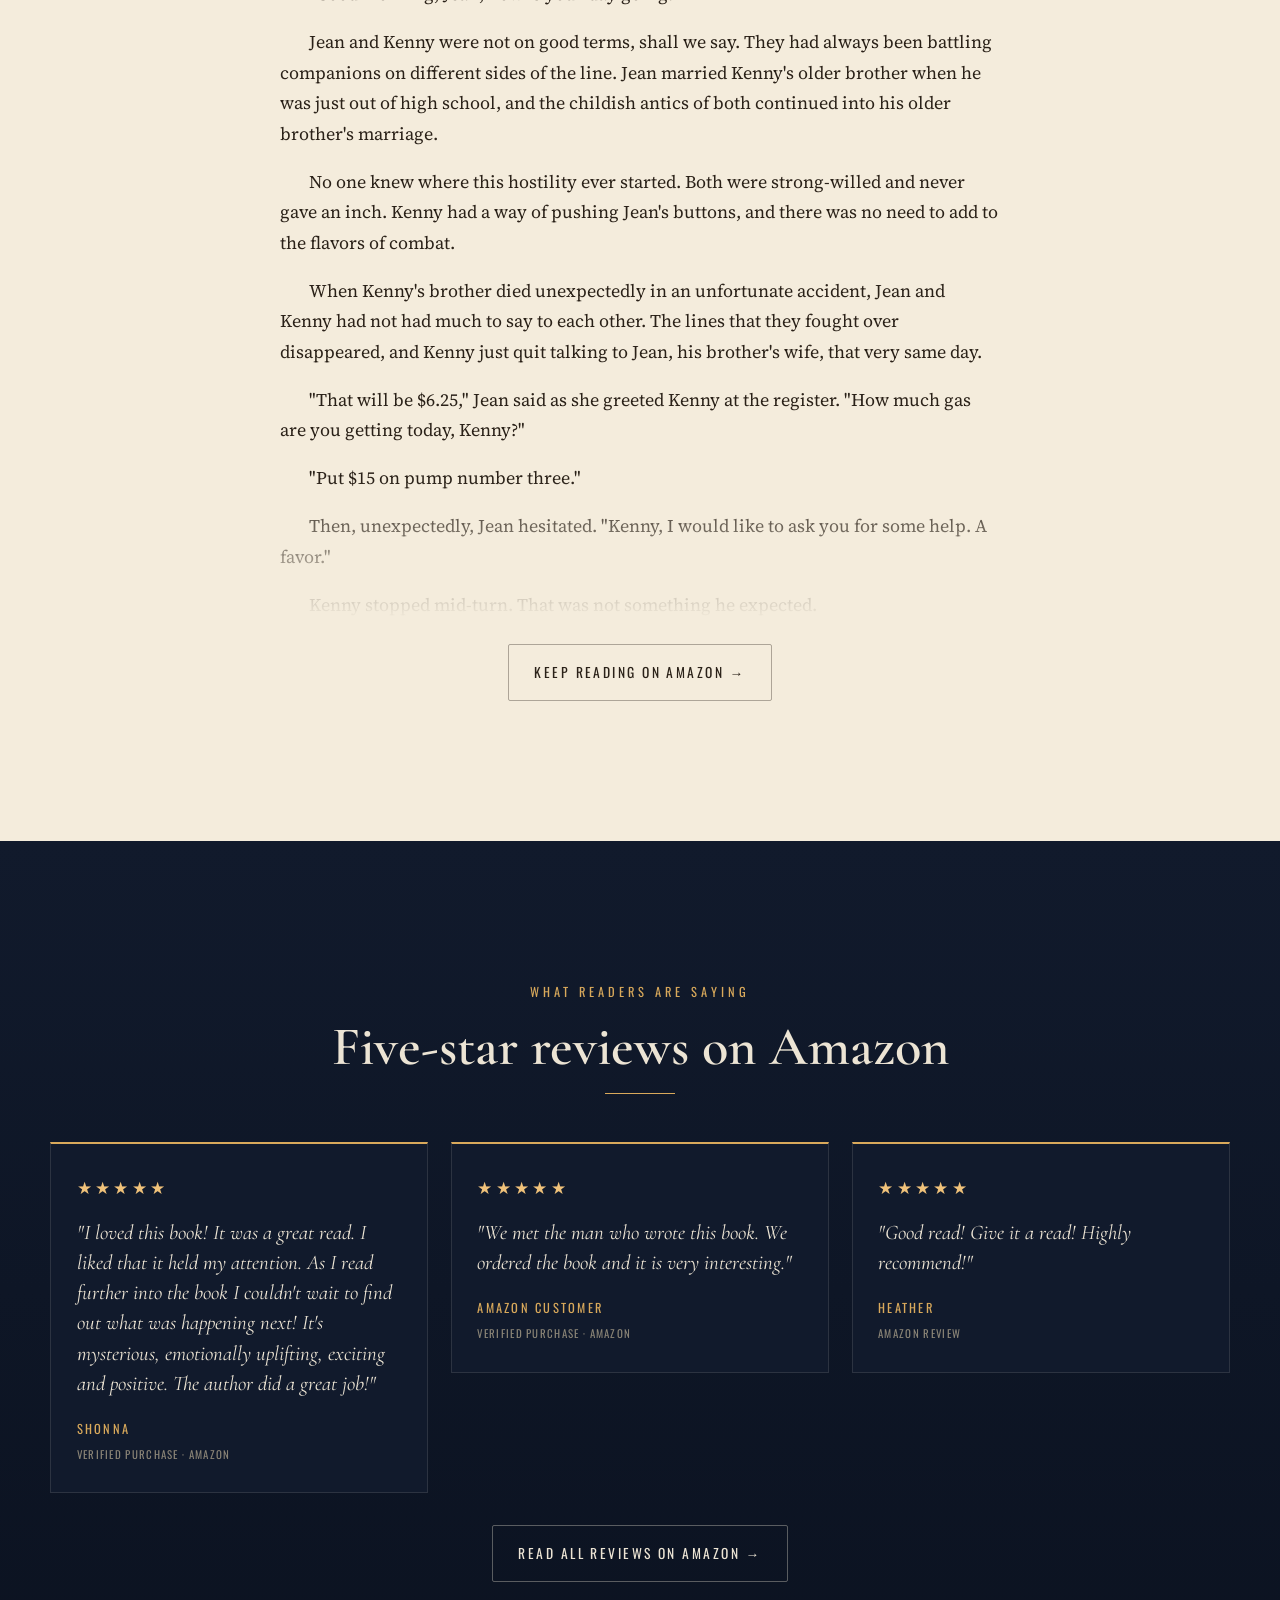
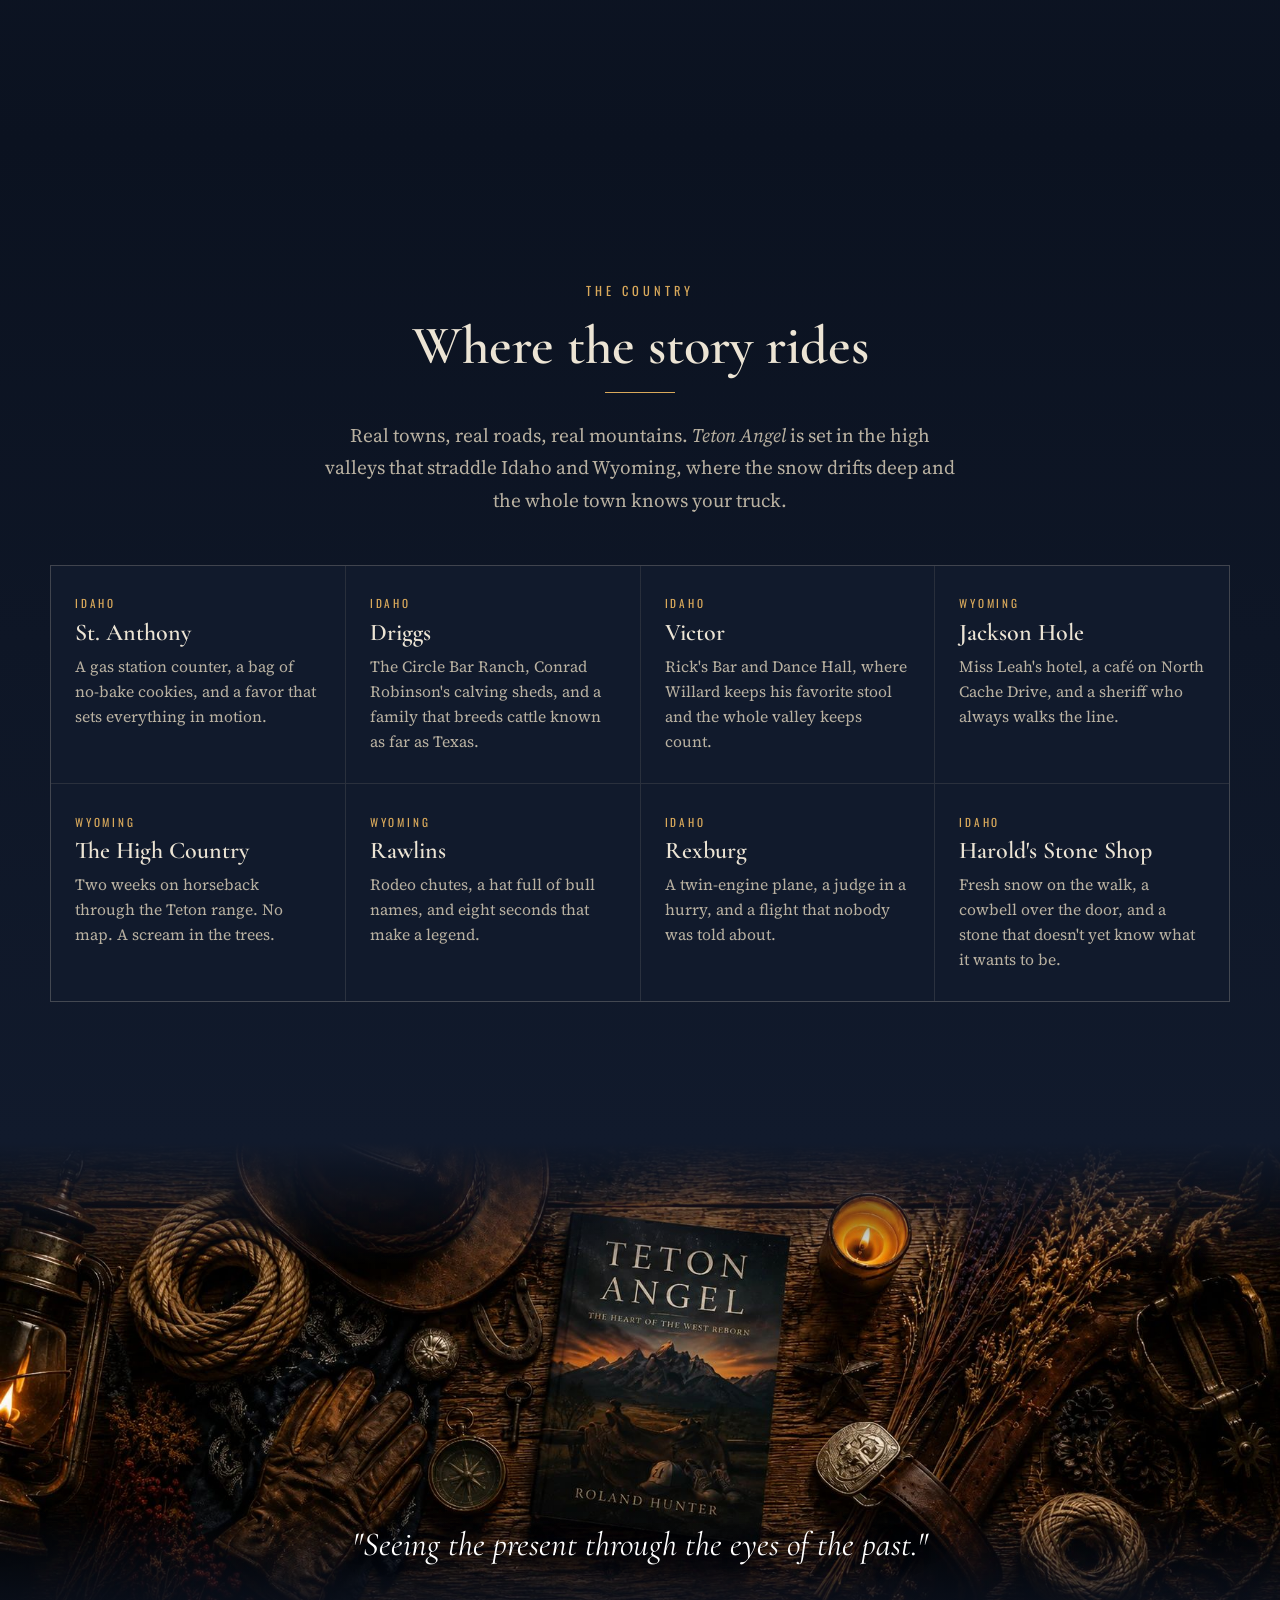
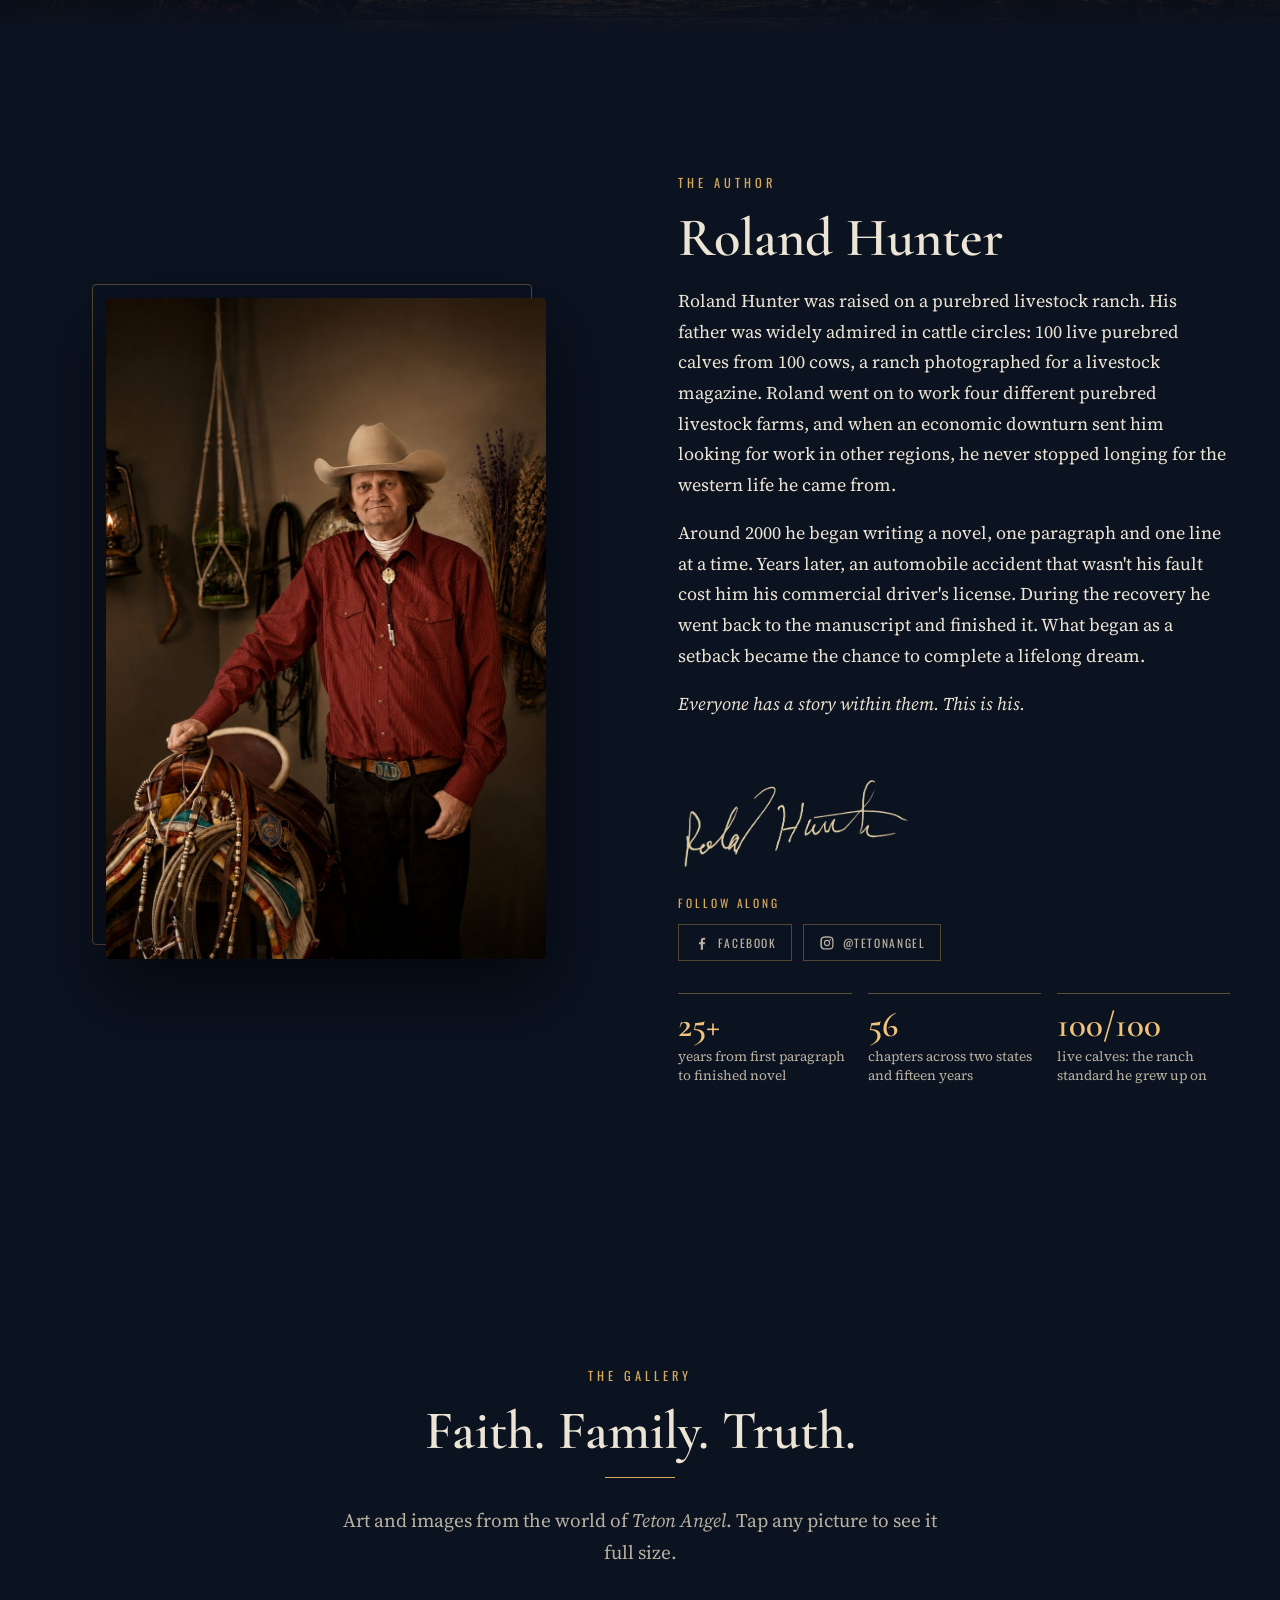
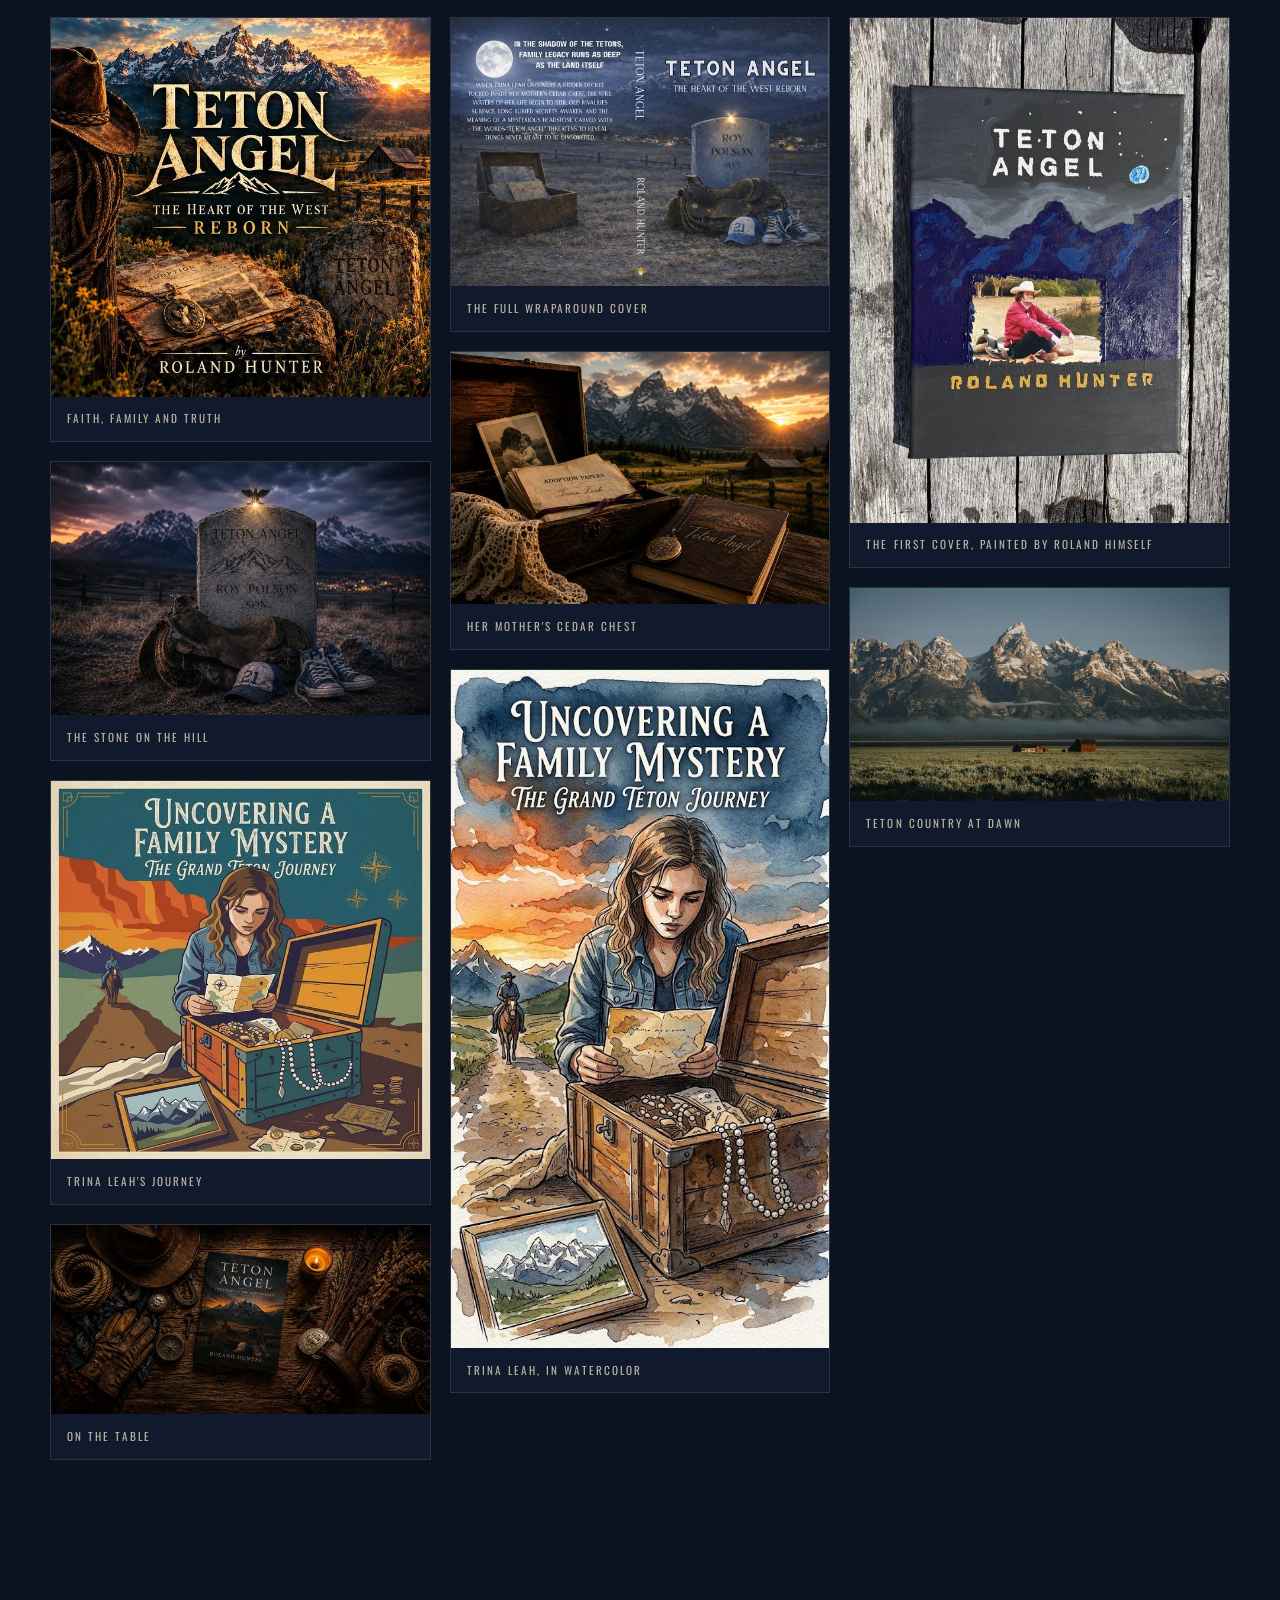
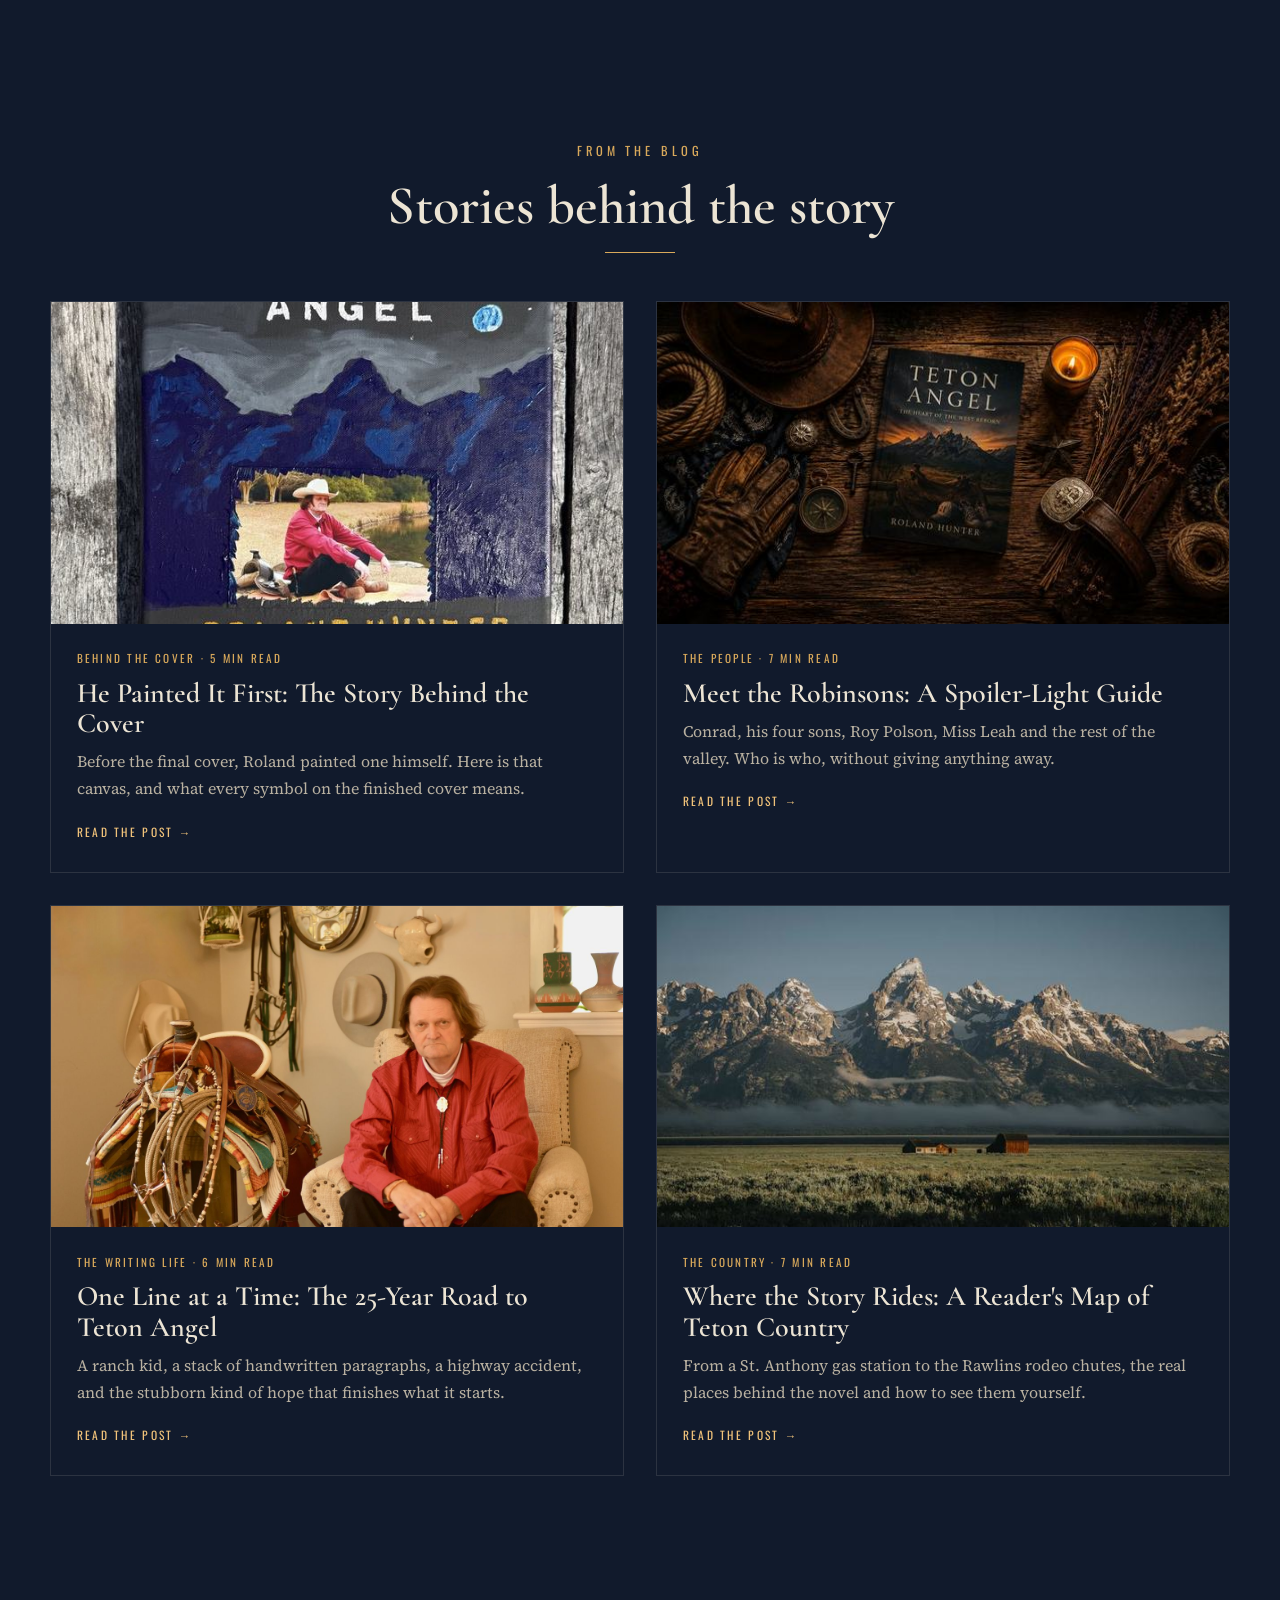
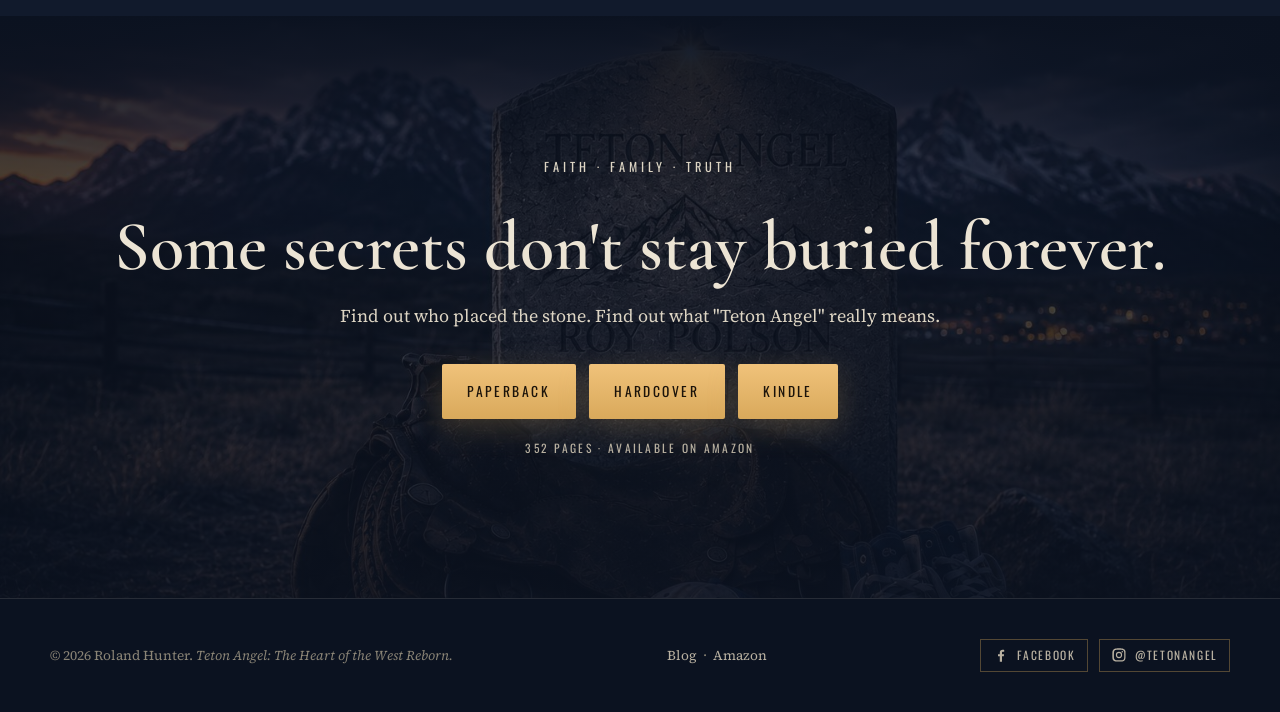
==== commit 340a156e: "Add two blog posts, reader reviews and all three formats - New posts: 'He Painted It First' (Roland'" ====
--- a/index.html
+++ b/index.html
@@ -78,7 +78,8 @@
    "author": {
     "@id": "https://tetonangel.com/#roland-hunter"
    },
-   "bookFormat": "https://schema.org/EBook",
+   "datePublished": "2026-04-30",
+   "numberOfPages": 352,
    "inLanguage": "en",
    "image": "https://tetonangel.com/assets/img/cover.jpg",
    "url": "https://tetonangel.com/",
@@ -107,20 +108,47 @@
      "name": "Driggs, Idaho"
     }
    ],
-   "workExample": {
-    "@type": "Book",
-    "bookFormat": "https://schema.org/EBook",
-    "inLanguage": "en",
-    "identifier": {
-     "@type": "PropertyValue",
-     "propertyID": "ASIN",
-     "value": "B0GWW3YM25"
+   "workExample": [
+    {
+     "@type": "Book",
+     "bookFormat": "https://schema.org/Paperback",
+     "isbn": "9798254495550",
+     "numberOfPages": 352,
+     "inLanguage": "en",
+     "url": "https://www.amazon.com/dp/B0GWW3YM25",
+     "potentialAction": {
+      "@type": "ReadAction",
+      "target": "https://www.amazon.com/dp/B0GWW3YM25"
+     }
     },
-    "potentialAction": {
-     "@type": "ReadAction",
-     "target": "https://www.amazon.com/dp/B0GWW3YM25"
+    {
+     "@type": "Book",
+     "bookFormat": "https://schema.org/Hardcover",
+     "isbn": "9798254499121",
+     "numberOfPages": 352,
+     "inLanguage": "en",
+     "url": "https://www.amazon.com/dp/B0GZ72C9XX",
+     "potentialAction": {
+      "@type": "ReadAction",
+      "target": "https://www.amazon.com/dp/B0GZ72C9XX"
+     }
+    },
+    {
+     "@type": "Book",
+     "bookFormat": "https://schema.org/EBook",
+     "identifier": {
+      "@type": "PropertyValue",
+      "propertyID": "ASIN",
+      "value": "B0GWVRPCHF"
+     },
+     "inLanguage": "en",
+     "url": "https://www.amazon.com/dp/B0GWVRPCHF",
+     "potentialAction": {
+      "@type": "ReadAction",
+      "target": "https://www.amazon.com/dp/B0GWVRPCHF"
+     }
     }
-   },
+   ],
    "sameAs": [
     "https://www.amazon.com/dp/B0GWW3YM25",
     "https://www.facebook.com/profile.php?id=61595544849953",
@@ -234,6 +262,34 @@
   </div>
 </section>
 
+<section class="reviews-section" id="reviews">
+  <div class="wrap">
+    <div class="center reveal">
+      <p class="eyebrow">What Readers Are Saying</p>
+      <h2>Five-star reviews on Amazon</h2>
+      <hr class="rule">
+    </div>
+    <div class="reviews">
+      <figure class="review reveal">
+        <span class="stars-5" aria-label="5 out of 5 stars">&#9733;&#9733;&#9733;&#9733;&#9733;</span>
+        <blockquote>"I loved this book! It was a great read. I liked that it held my attention. As I read further into the book I couldn't wait to find out what was happening next! It's mysterious, emotionally uplifting, exciting and positive. The author did a great job!"</blockquote>
+        <figcaption>Shonna <span>Verified purchase &middot; Amazon</span></figcaption>
+      </figure>
+      <figure class="review reveal">
+        <span class="stars-5" aria-label="5 out of 5 stars">&#9733;&#9733;&#9733;&#9733;&#9733;</span>
+        <blockquote>"We met the man who wrote this book. We ordered the book and it is very interesting."</blockquote>
+        <figcaption>Amazon customer <span>Verified purchase &middot; Amazon</span></figcaption>
+      </figure>
+      <figure class="review reveal">
+        <span class="stars-5" aria-label="5 out of 5 stars">&#9733;&#9733;&#9733;&#9733;&#9733;</span>
+        <blockquote>"Good read! Give it a read! Highly recommend!"</blockquote>
+        <figcaption>Heather <span>Amazon review</span></figcaption>
+      </figure>
+    </div>
+    <p class="center reveal" style="margin-top:2rem"><a class="btn btn-ghost" href="https://www.amazon.com/dp/B0GZ72C9XX#customerReviews" target="_blank" rel="noopener">Read all reviews on Amazon &rarr;</a></p>
+  </div>
+</section>
+
 <section class="places-section" id="places">
   <div class="wrap">
     <div class="center reveal">
@@ -296,7 +352,7 @@
       <figure class="reveal"><a href="assets/img/full-cover.jpg"><img src="assets/img/thumbs/full-cover.jpg" alt="The full wraparound cover of Teton Angel: back cover with a cedar chest under a full moon, spine, and front cover with the headstone" loading="lazy" width="2000" height="1417"></a><figcaption>The full wraparound cover</figcaption></figure>
       <figure class="reveal"><a href="assets/img/cedar-chest.jpg"><img src="assets/img/thumbs/cedar-chest.jpg" alt="An open wooden chest holding old papers and a photograph beside a leather journal stamped Teton Angel, mountains at sunset behind" loading="lazy" width="1536" height="1024"></a><figcaption>Her mother's cedar chest</figcaption></figure>
       <figure class="reveal"><a href="assets/img/trina-leah-painted.jpg"><img src="assets/img/thumbs/trina-leah-painted.jpg" alt="Watercolor-style illustration of Trina Leah reading a map at an open chest on a mountain trail" loading="lazy" width="572" height="1024"></a><figcaption>Trina Leah, in watercolor</figcaption></figure>
-      <figure class="reveal"><a href="assets/img/handmade-cover.jpg"><img src="assets/img/thumbs/handmade-cover.jpg" alt="An early Teton Angel cover with a photo of a rider, the title and Roland Hunter's name over painted blue mountains" loading="lazy" width="900" height="1200"></a><figcaption>An early cover</figcaption></figure>
+      <figure class="reveal"><a href="assets/img/handmade-cover.jpg"><img src="assets/img/thumbs/handmade-cover.jpg" alt="The first Teton Angel cover, hand-painted by Roland Hunter: stars and a blue moon over dark blue Tetons, with his photo set into the mountains" loading="lazy" width="900" height="1200"></a><figcaption>The first cover, painted by Roland himself</figcaption></figure>
       <figure class="reveal"><a href="assets/img/mormon-row.jpg"><img src="assets/img/thumbs/mormon-row.jpg" alt="The Grand Tetons at dawn with an old barn in the sagebrush" loading="lazy" width="1170" height="658"></a><figcaption>Teton country at dawn</figcaption></figure>
     </div>
   </div>
@@ -316,6 +372,24 @@
       <hr class="rule">
     </div>
     <div class="cards">
+      <a class="card reveal" href="blog/he-painted-it-first.html">
+        <div class="thumb"><img src="assets/img/thumbs/handmade-cover.jpg" alt="Roland Hunter's hand-painted early cover for Teton Angel" loading="lazy"></div>
+        <div class="body">
+          <div class="meta">Behind the Cover &middot; 5 min read</div>
+          <h3>He Painted It First: The Story Behind the Cover</h3>
+          <p>Before the final cover, Roland painted one himself. Here is that canvas, and what every symbol on the finished cover means.</p>
+          <div class="read">Read the post &rarr;</div>
+        </div>
+      </a>
+      <a class="card reveal" href="blog/meet-the-robinsons.html">
+        <div class="thumb"><img src="assets/img/thumbs/flatlay-wide.jpg" alt="Teton Angel hardcover on a rustic table with a cowboy hat, rope and lantern" loading="lazy"></div>
+        <div class="body">
+          <div class="meta">The People &middot; 7 min read</div>
+          <h3>Meet the Robinsons: A Spoiler-Light Guide</h3>
+          <p>Conrad, his four sons, Roy Polson, Miss Leah and the rest of the valley. Who is who, without giving anything away.</p>
+          <div class="read">Read the post &rarr;</div>
+        </div>
+      </a>
       <a class="card reveal" href="blog/one-line-at-a-time.html">
         <div class="thumb"><img src="assets/img/roland-hunter-seated.jpg" alt="Roland Hunter seated among his saddles and tack" loading="lazy"></div>
         <div class="body">
@@ -343,7 +417,12 @@
     <p class="eyebrow">Faith &middot; Family &middot; Truth</p>
     <h2>Some secrets don't stay buried forever.</h2>
     <p>Find out who placed the stone. Find out what "Teton Angel" really means.</p>
-    <a class="btn btn-gold" href="https://www.amazon.com/dp/B0GWW3YM25" target="_blank" rel="noopener">Get Teton Angel on Amazon &rarr;</a>
+    <div class="formats">
+      <a class="btn btn-gold" href="https://www.amazon.com/dp/B0GWW3YM25" target="_blank" rel="noopener">Paperback</a>
+      <a class="btn btn-gold" href="https://www.amazon.com/dp/B0GZ72C9XX" target="_blank" rel="noopener">Hardcover</a>
+      <a class="btn btn-gold" href="https://www.amazon.com/dp/B0GWVRPCHF" target="_blank" rel="noopener">Kindle</a>
+    </div>
+    <p class="formats-note">352 pages &middot; Available on Amazon</p>
   </div>
 </section>
 
--- a/assets/site.css
+++ b/assets/site.css
@@ -309,3 +309,17 @@
     font-family: var(--label); letter-spacing: .2em; text-transform: uppercase; font-size: .85rem; }
   .mobile-menu a:last-child { border-bottom: 0; }
 }
+
+/* reviews */
+.reviews-section { background: linear-gradient(180deg, var(--night-2), var(--night)); }
+.reviews { display: grid; grid-template-columns: repeat(3, 1fr); gap: 1.4rem; margin-top: 3rem; align-items: start; }
+.review { margin: 0; padding: 1.8rem 1.6rem; background: var(--night-2); border: 1px solid var(--line); border-top: 2px solid var(--gold); }
+.review .stars-5 { color: var(--gold-hot); letter-spacing: .2em; font-size: 1.05rem; }
+.review blockquote { margin: .9rem 0 1.2rem; font-family: var(--display); font-style: italic; font-size: 1.3rem; line-height: 1.45; color: var(--ink); }
+.review figcaption { font-family: var(--label); letter-spacing: .18em; text-transform: uppercase; font-size: .78rem; color: var(--gold); }
+.review figcaption span { display: block; margin-top: .35rem; color: var(--ink-faint); letter-spacing: .12em; font-size: .68rem; }
+@media (max-width: 860px) { .reviews { grid-template-columns: 1fr; } }
+
+/* format buttons */
+.formats { display: flex; flex-wrap: wrap; gap: .8rem; justify-content: center; }
+.formats-note { margin: 1.2rem auto 0 !important; font-family: var(--label); letter-spacing: .2em; text-transform: uppercase; font-size: .72rem; color: var(--ink-soft) !important; }
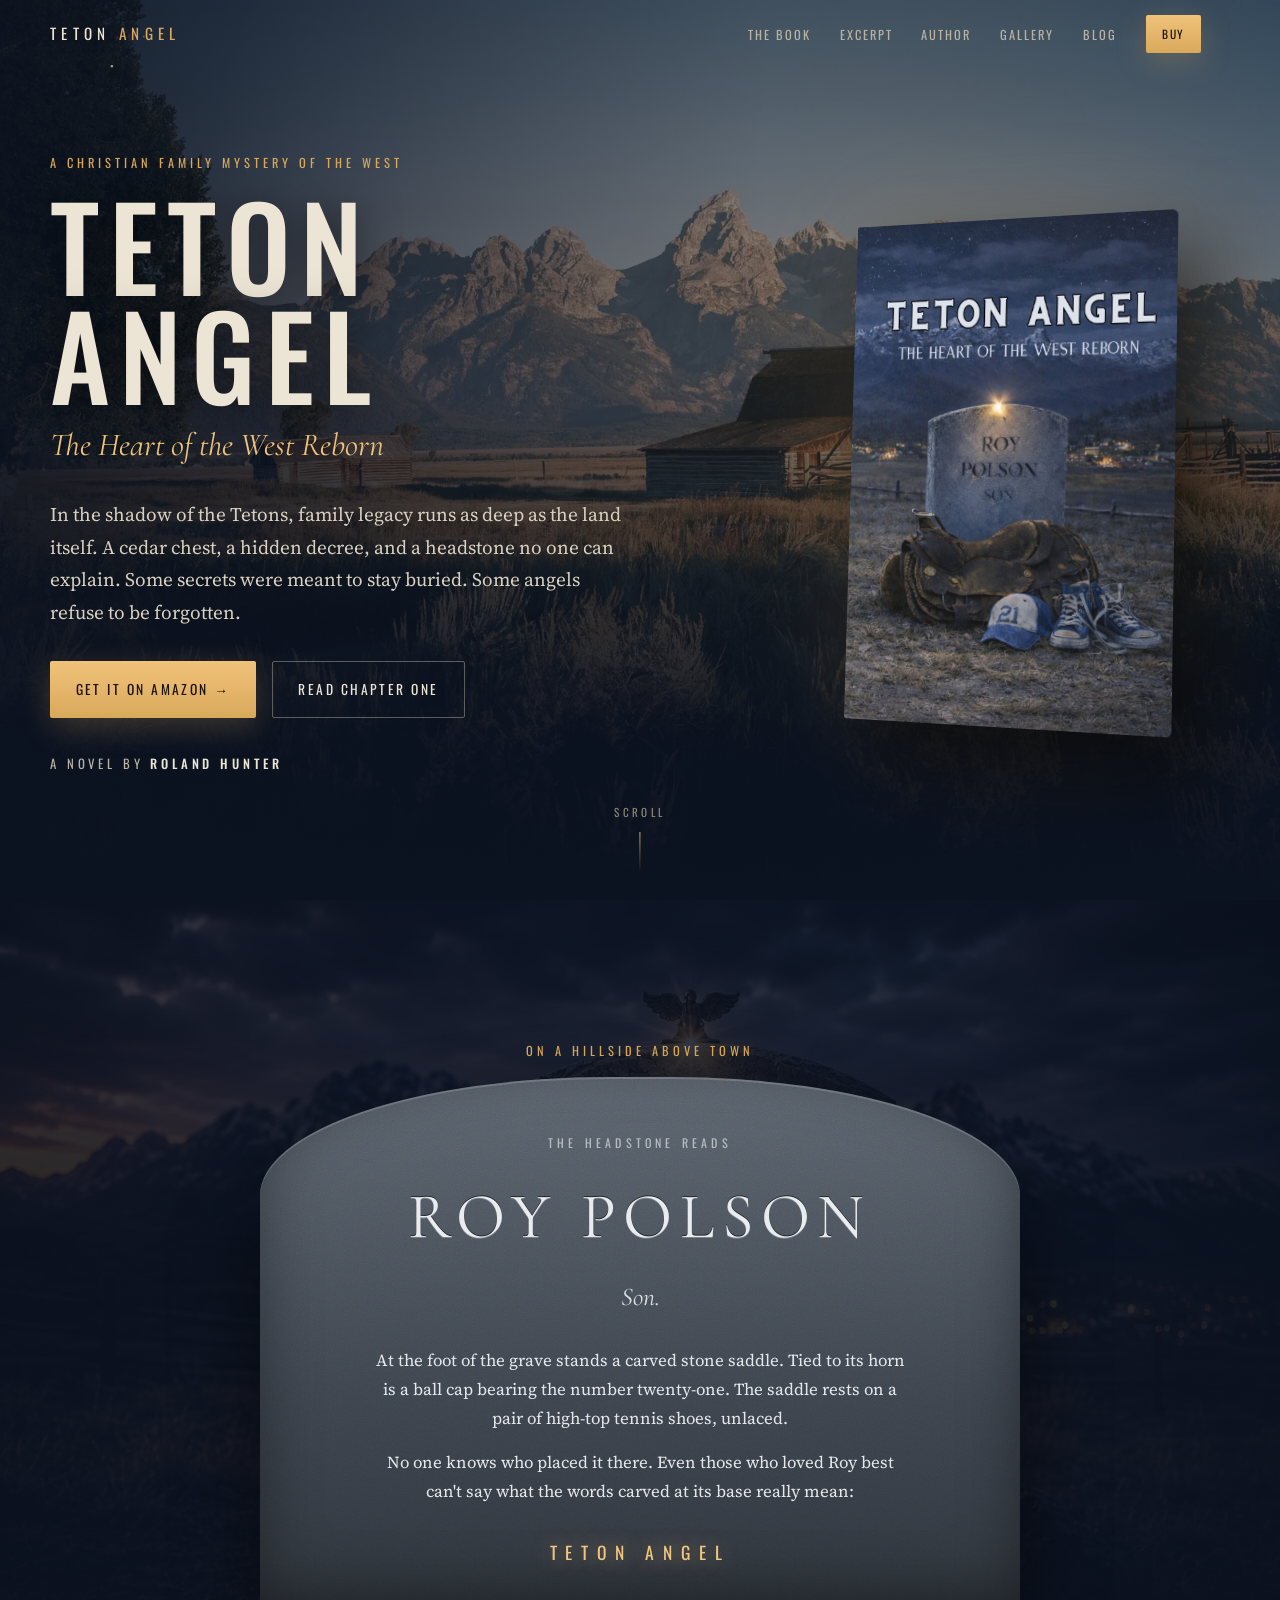
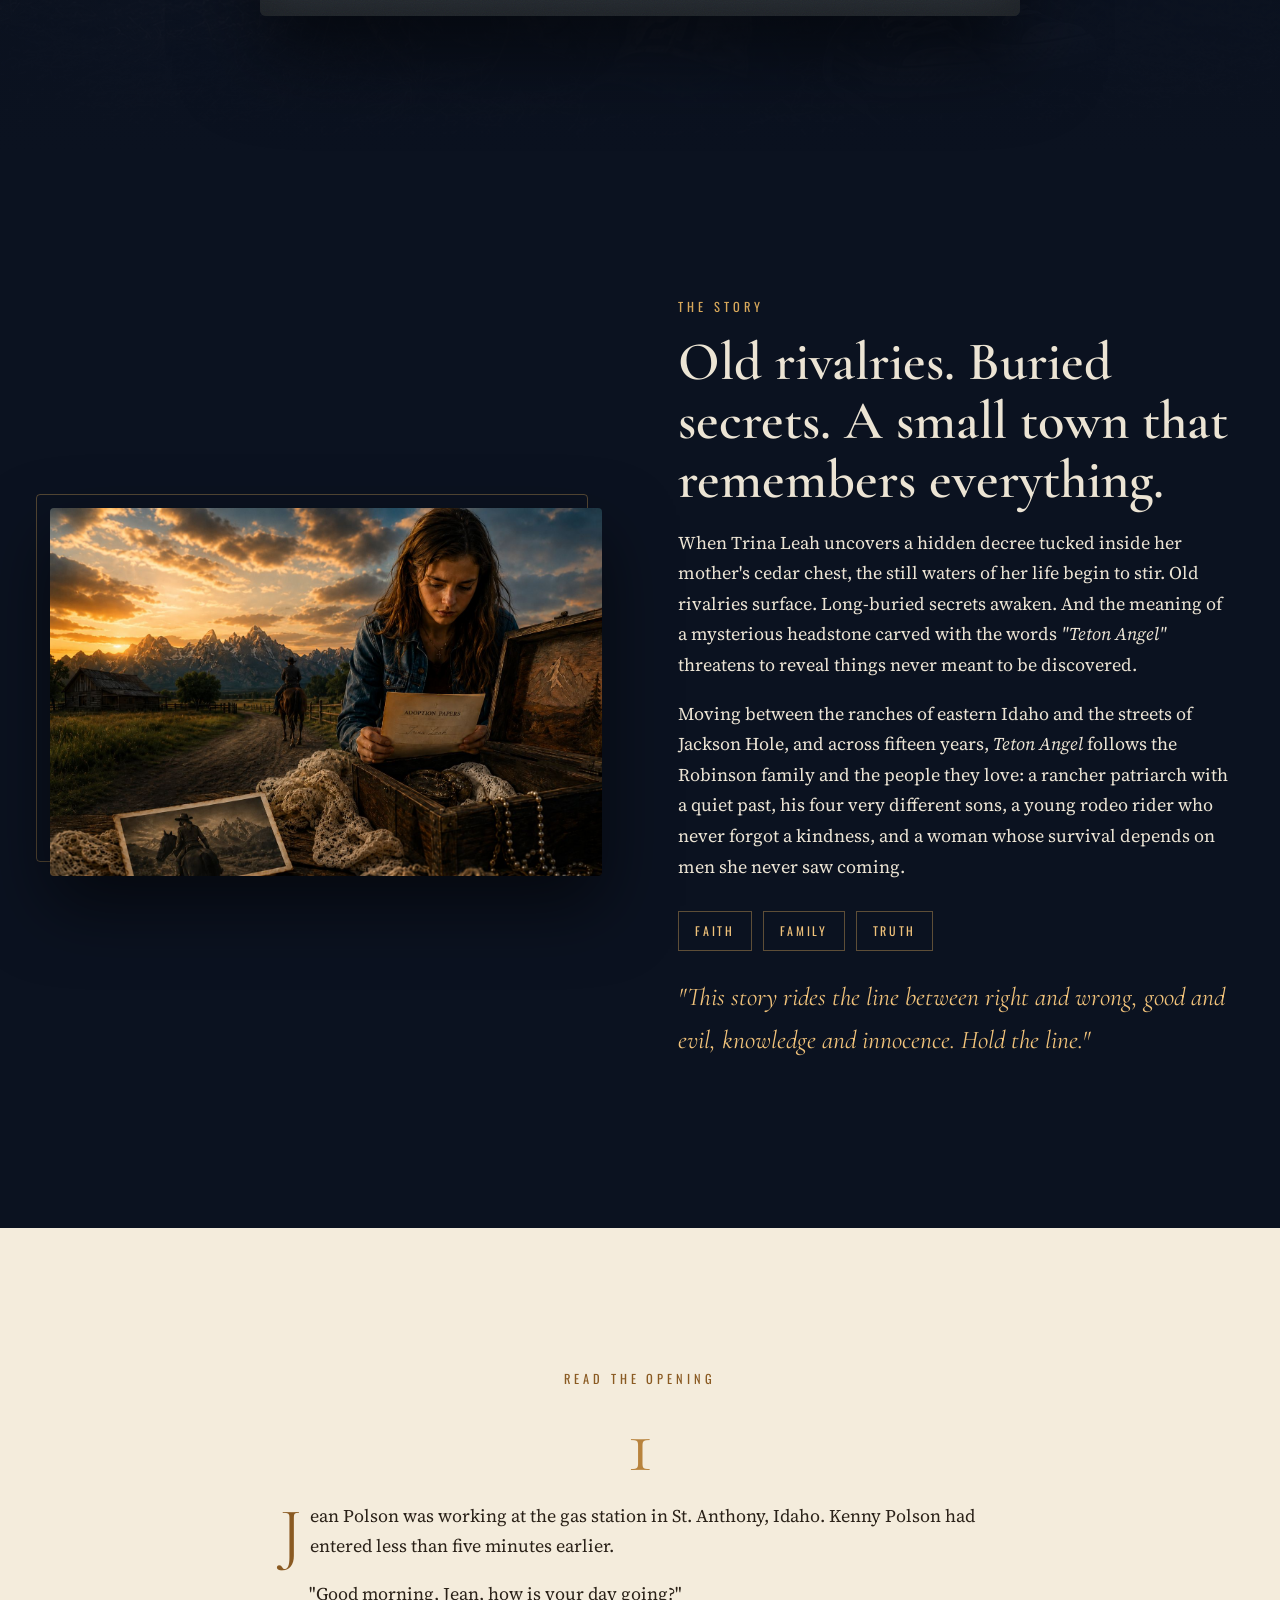
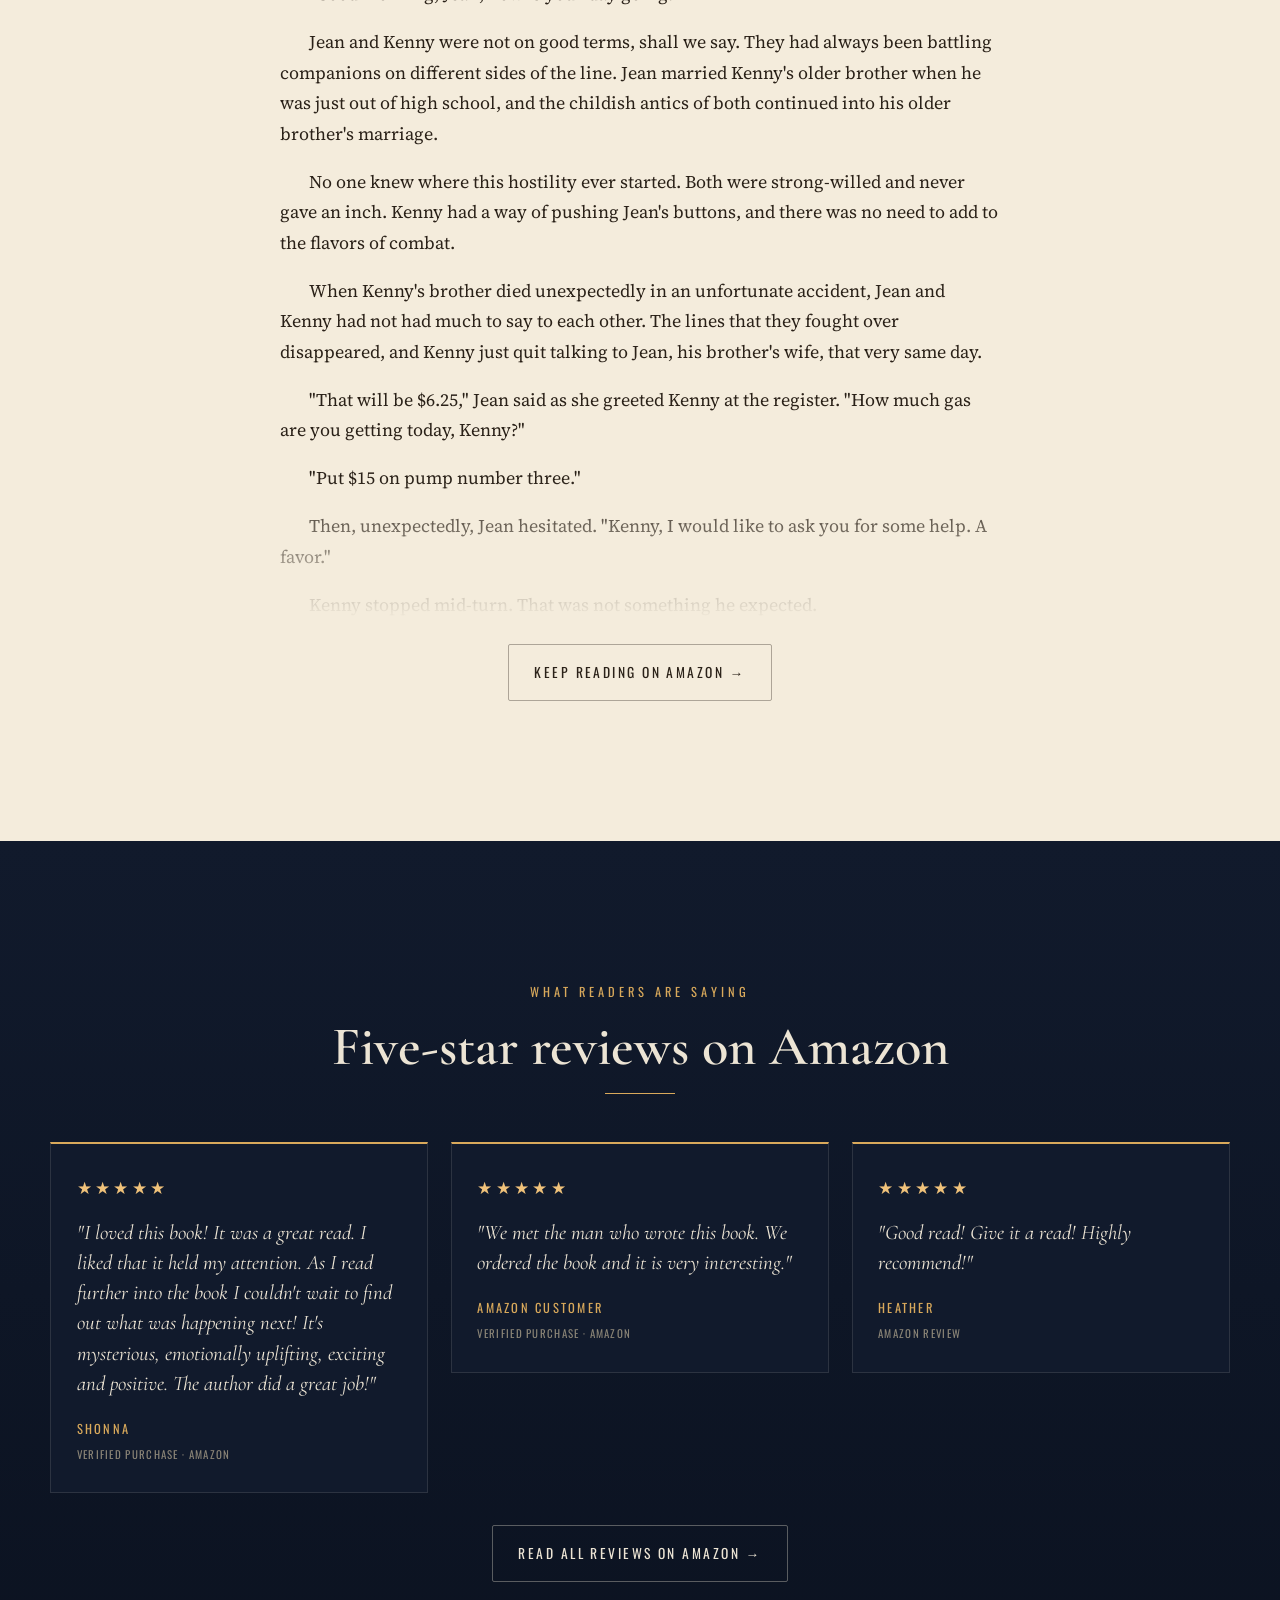
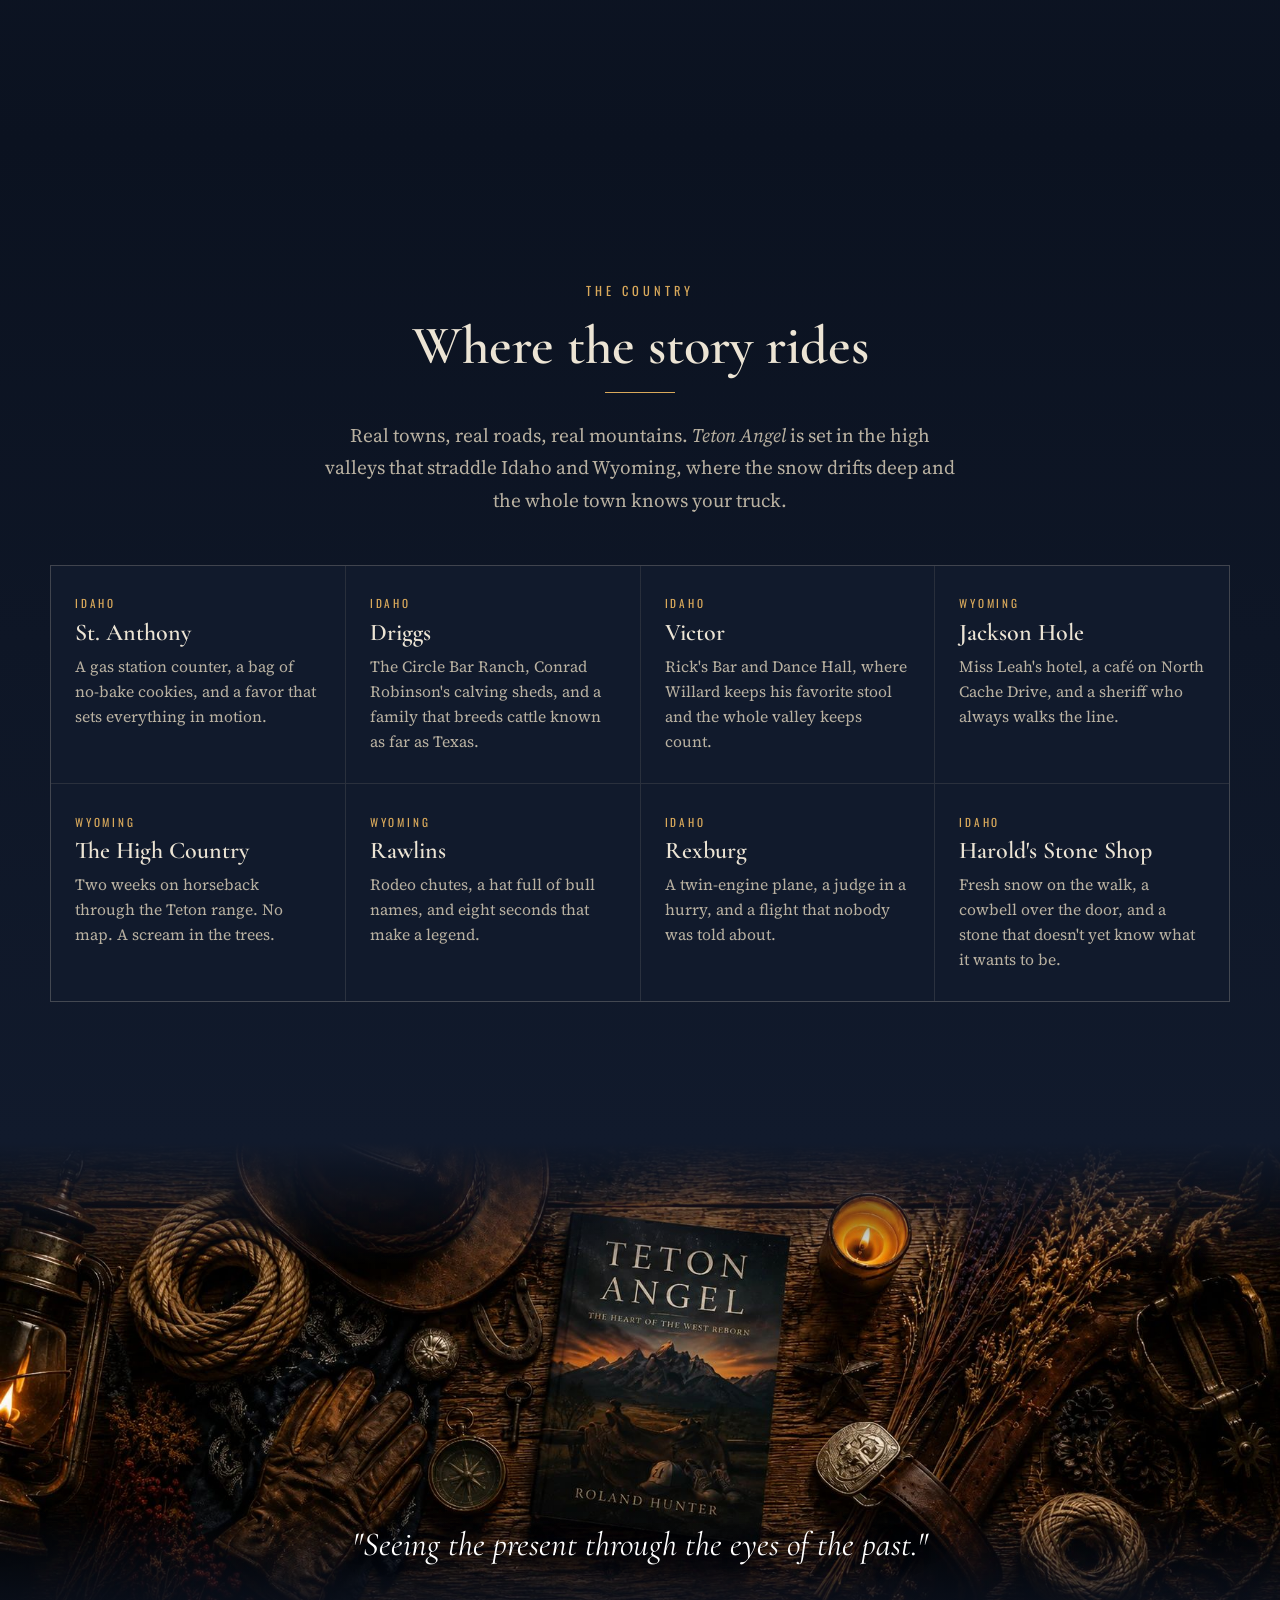
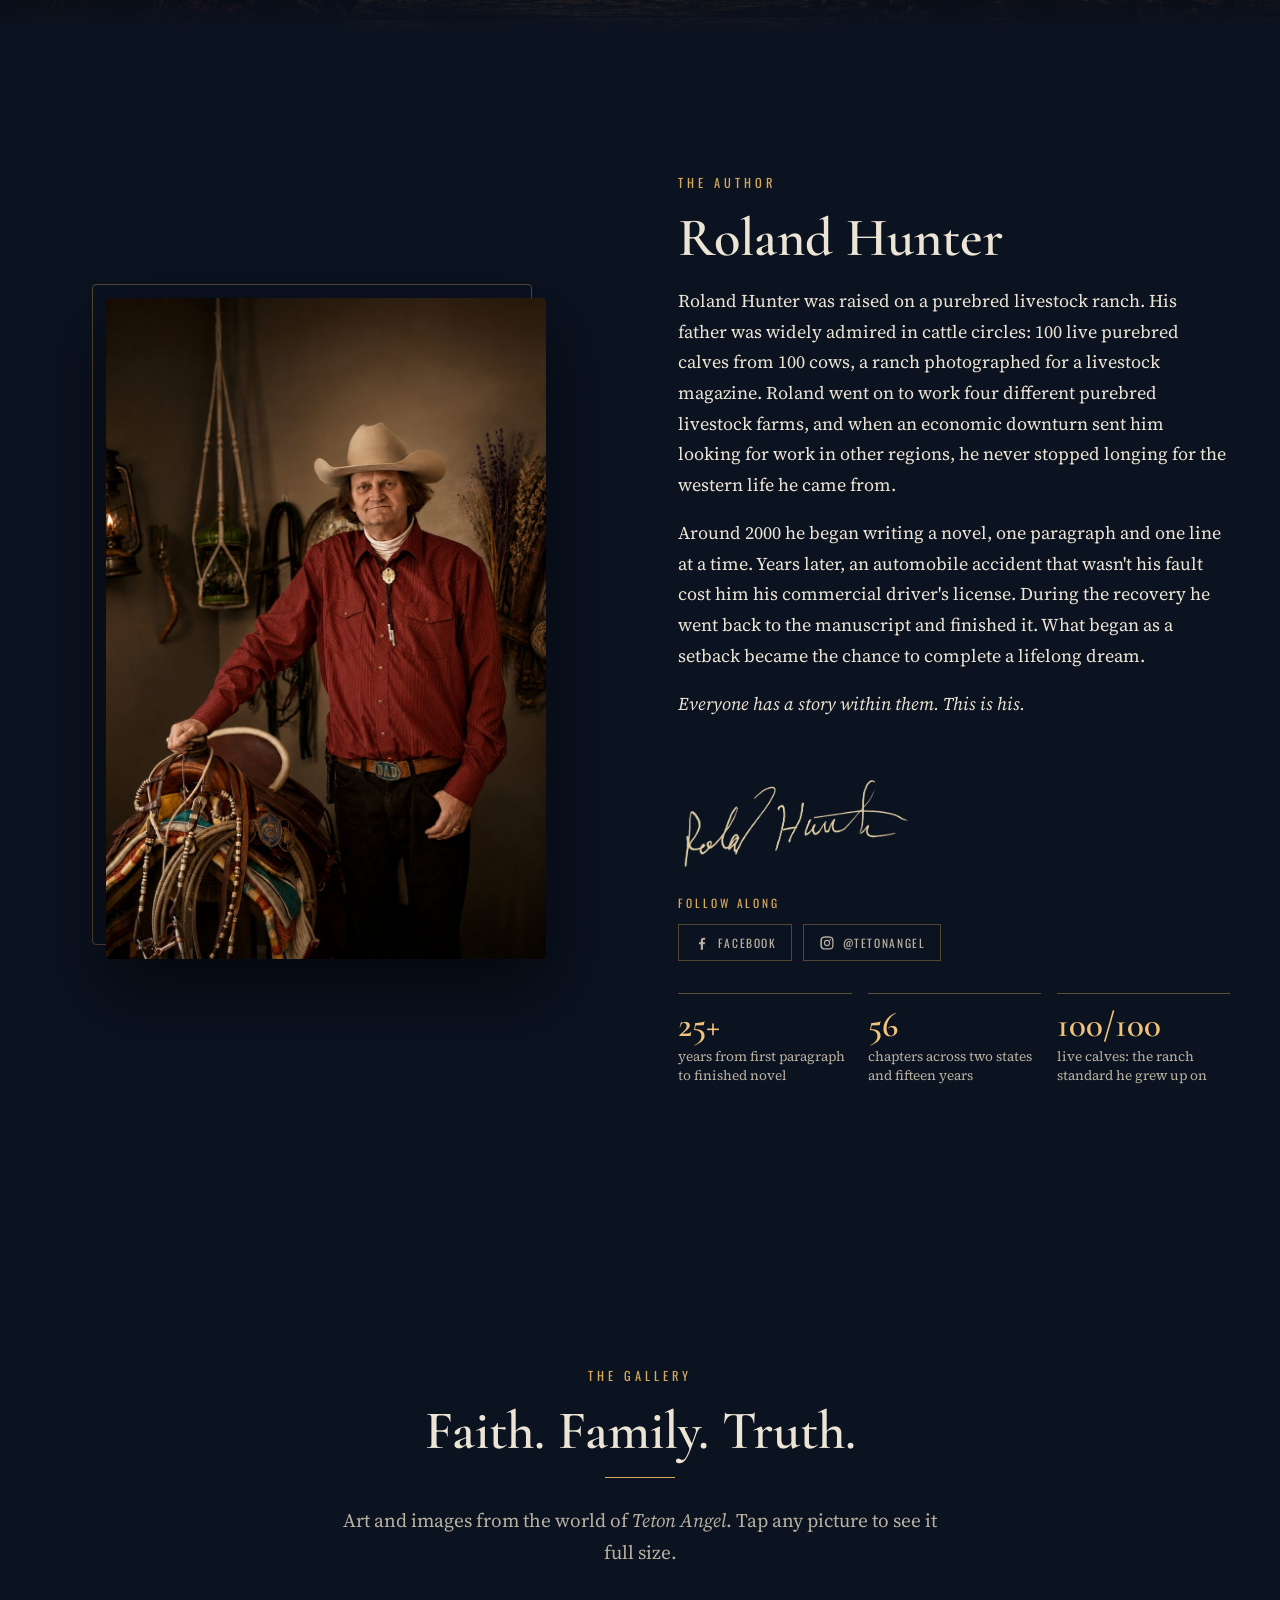
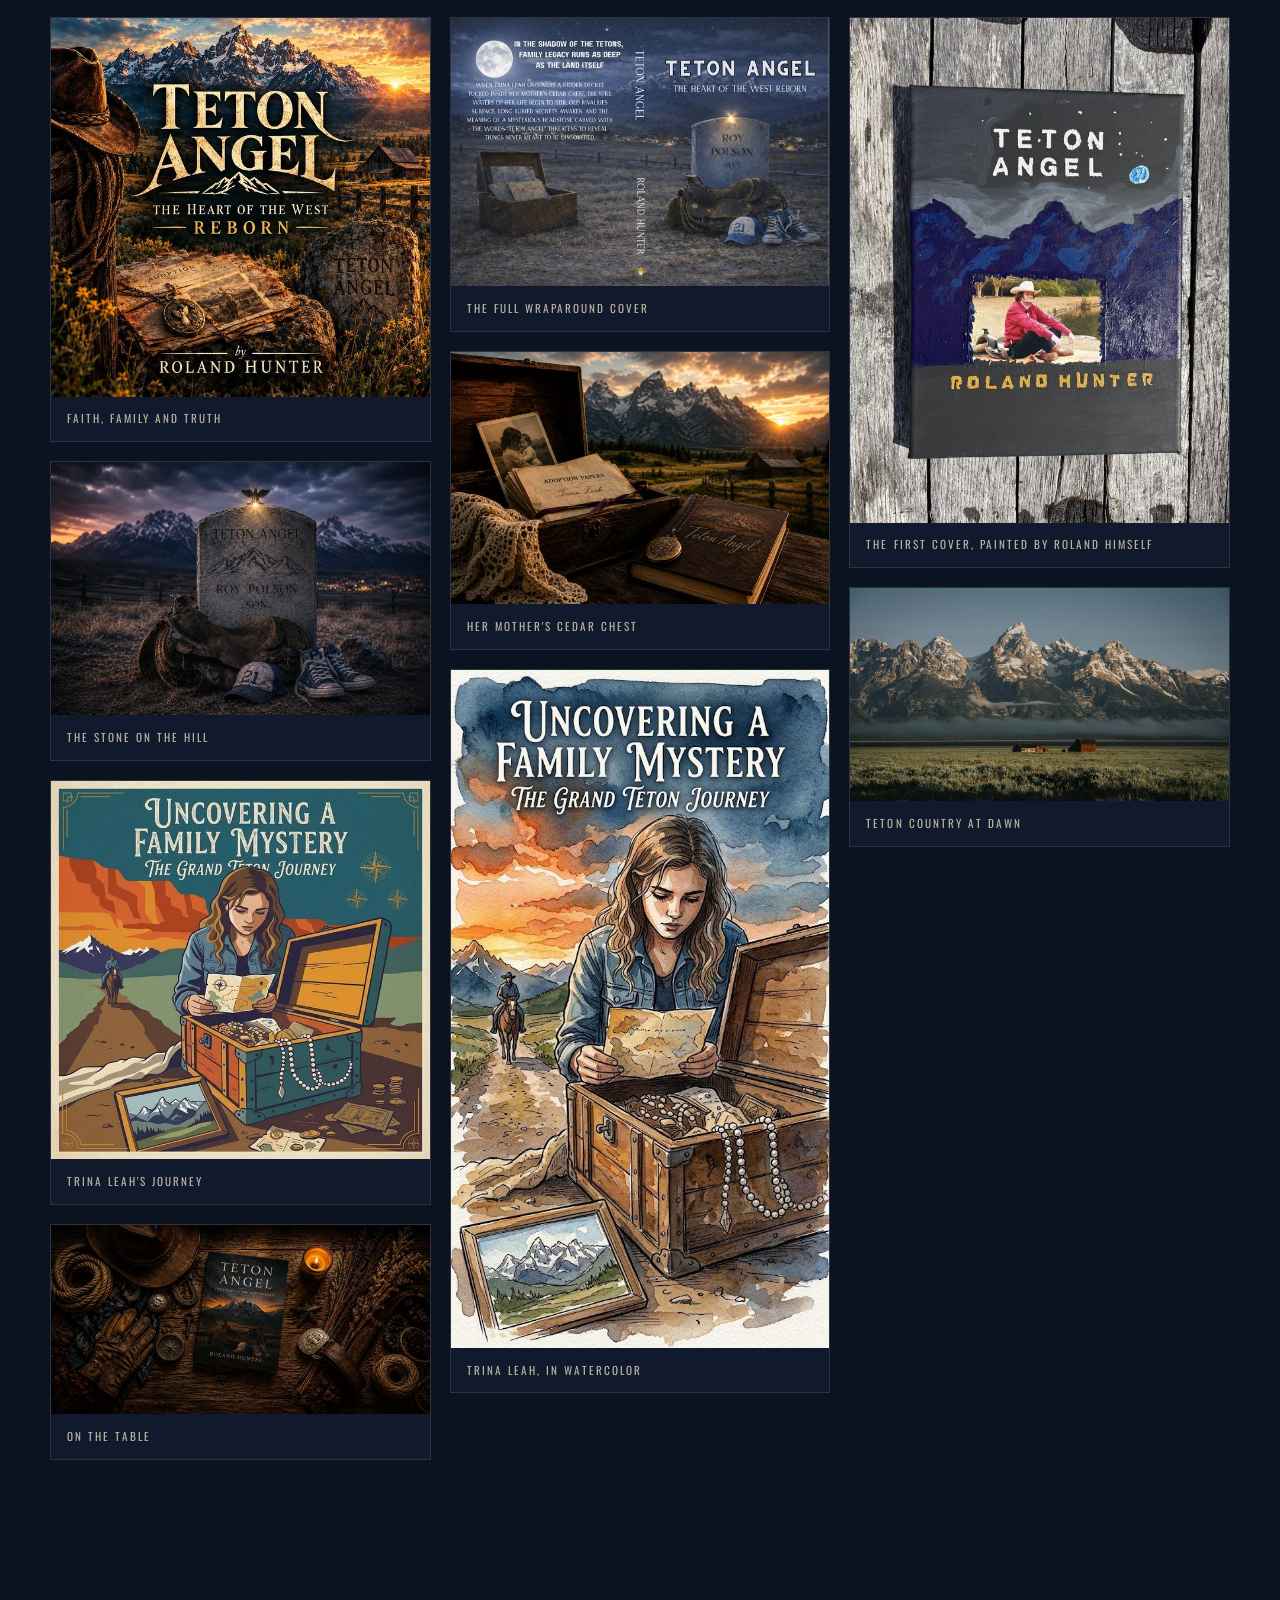
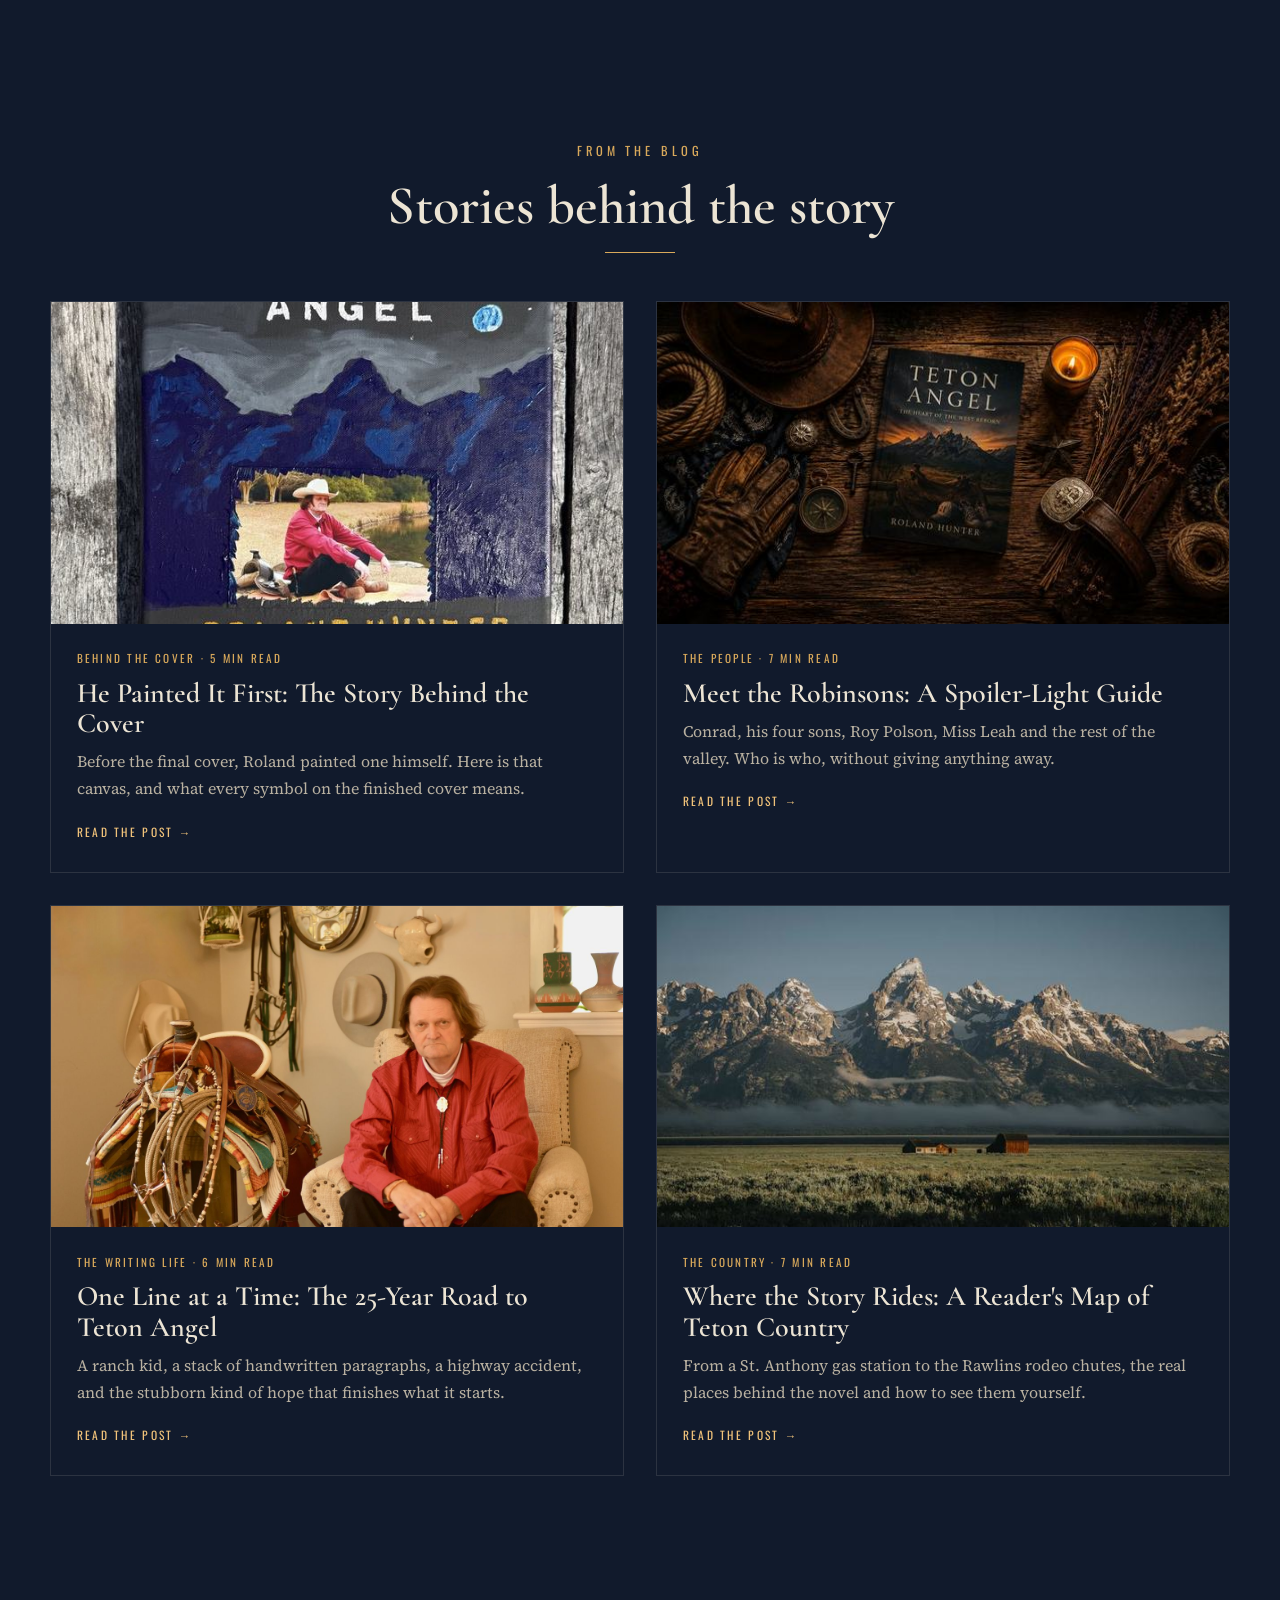
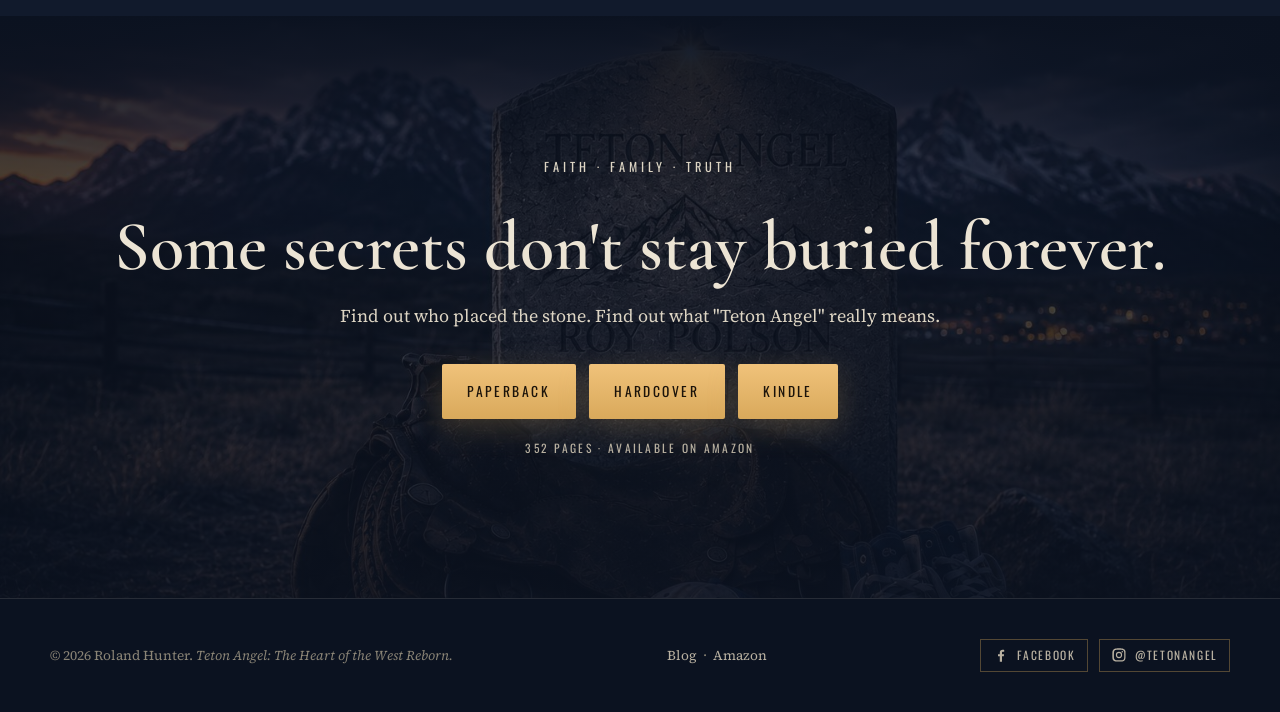
==== commit 1bd41ffe: "Make www.tetonangel.com the main address Bare tetonangel.com now redirects to www. Canonical URLs, s" ====
--- a/index.html
+++ b/index.html
@@ -17,14 +17,14 @@
 <meta name="author" content="Roland Hunter">
 <meta name="robots" content="index, follow, max-image-preview:large">
 <meta name="theme-color" content="#0b1220">
-<link rel="canonical" href="https://tetonangel.com/">
+<link rel="canonical" href="https://www.tetonangel.com/">
 <meta property="og:site_name" content="Teton Angel">
 <meta property="og:locale" content="en_US">
 <meta property="og:type" content="book">
 <meta property="og:title" content="Teton Angel by Roland Hunter | A Christian Family Mystery of the West">
 <meta property="og:description" content="A Christian family mystery beneath the Grand Tetons: a hidden decree, a cedar chest, and a headstone no one can explain. Teton Angel by Roland Hunter.">
-<meta property="og:url" content="https://tetonangel.com/">
-<meta property="og:image" content="https://tetonangel.com/assets/img/og-home.jpg">
+<meta property="og:url" content="https://www.tetonangel.com/">
+<meta property="og:image" content="https://www.tetonangel.com/assets/img/og-home.jpg">
 <meta property="og:image:width" content="1200">
 <meta property="og:image:height" content="630">
 <meta property="og:image:alt" content="Teton Angel by Roland Hunter on a rustic table beneath the Teton Mountains">
@@ -35,35 +35,35 @@
 <meta name="twitter:card" content="summary_large_image">
 <meta name="twitter:title" content="Teton Angel by Roland Hunter | A Christian Family Mystery of the West">
 <meta name="twitter:description" content="A Christian family mystery beneath the Grand Tetons: a hidden decree, a cedar chest, and a headstone no one can explain. Teton Angel by Roland Hunter.">
-<meta name="twitter:image" content="https://tetonangel.com/assets/img/og-home.jpg">
+<meta name="twitter:image" content="https://www.tetonangel.com/assets/img/og-home.jpg">
 <meta name="twitter:image:alt" content="Teton Angel by Roland Hunter on a rustic table beneath the Teton Mountains">
 <link rel="icon" type="image/png" href="assets/img/icon.png">
 <link rel="apple-touch-icon" href="assets/img/icon.png">
 <link rel="manifest" href="site.webmanifest">
-<link rel="sitemap" type="application/xml" href="https://tetonangel.com/sitemap.xml">
+<link rel="sitemap" type="application/xml" href="https://www.tetonangel.com/sitemap.xml">
 <script type="application/ld+json">
 {
  "@context": "https://schema.org",
  "@graph": [
   {
    "@type": "WebSite",
-   "@id": "https://tetonangel.com/#website",
-   "url": "https://tetonangel.com/",
+   "@id": "https://www.tetonangel.com/#website",
+   "url": "https://www.tetonangel.com/",
    "name": "Teton Angel",
    "inLanguage": "en",
    "about": {
-    "@id": "https://tetonangel.com/#book"
+    "@id": "https://www.tetonangel.com/#book"
    },
    "publisher": {
-    "@id": "https://tetonangel.com/#roland-hunter"
+    "@id": "https://www.tetonangel.com/#roland-hunter"
    }
   },
   {
    "@type": "Person",
-   "@id": "https://tetonangel.com/#roland-hunter",
+   "@id": "https://www.tetonangel.com/#roland-hunter",
    "name": "Roland Hunter",
-   "url": "https://tetonangel.com/#author",
-   "image": "https://tetonangel.com/assets/img/roland-hunter.jpg",
+   "url": "https://www.tetonangel.com/#author",
+   "image": "https://www.tetonangel.com/assets/img/roland-hunter.jpg",
    "sameAs": [
     "https://www.facebook.com/profile.php?id=61595544849953",
     "https://www.instagram.com/tetonangel/"
@@ -72,17 +72,17 @@
   },
   {
    "@type": "Book",
-   "@id": "https://tetonangel.com/#book",
+   "@id": "https://www.tetonangel.com/#book",
    "name": "Teton Angel: The Heart of the West Reborn",
    "alternateName": "Teton Angel",
    "author": {
-    "@id": "https://tetonangel.com/#roland-hunter"
+    "@id": "https://www.tetonangel.com/#roland-hunter"
    },
    "datePublished": "2026-04-30",
    "numberOfPages": 352,
    "inLanguage": "en",
-   "image": "https://tetonangel.com/assets/img/cover.jpg",
-   "url": "https://tetonangel.com/",
+   "image": "https://www.tetonangel.com/assets/img/cover.jpg",
+   "url": "https://www.tetonangel.com/",
    "genre": [
     "Christian Fiction",
     "Mystery & Suspense",
@@ -162,7 +162,7 @@
      "@type": "ListItem",
      "position": 1,
      "name": "Home",
-     "item": "https://tetonangel.com/"
+     "item": "https://www.tetonangel.com/"
     }
    ]
   }
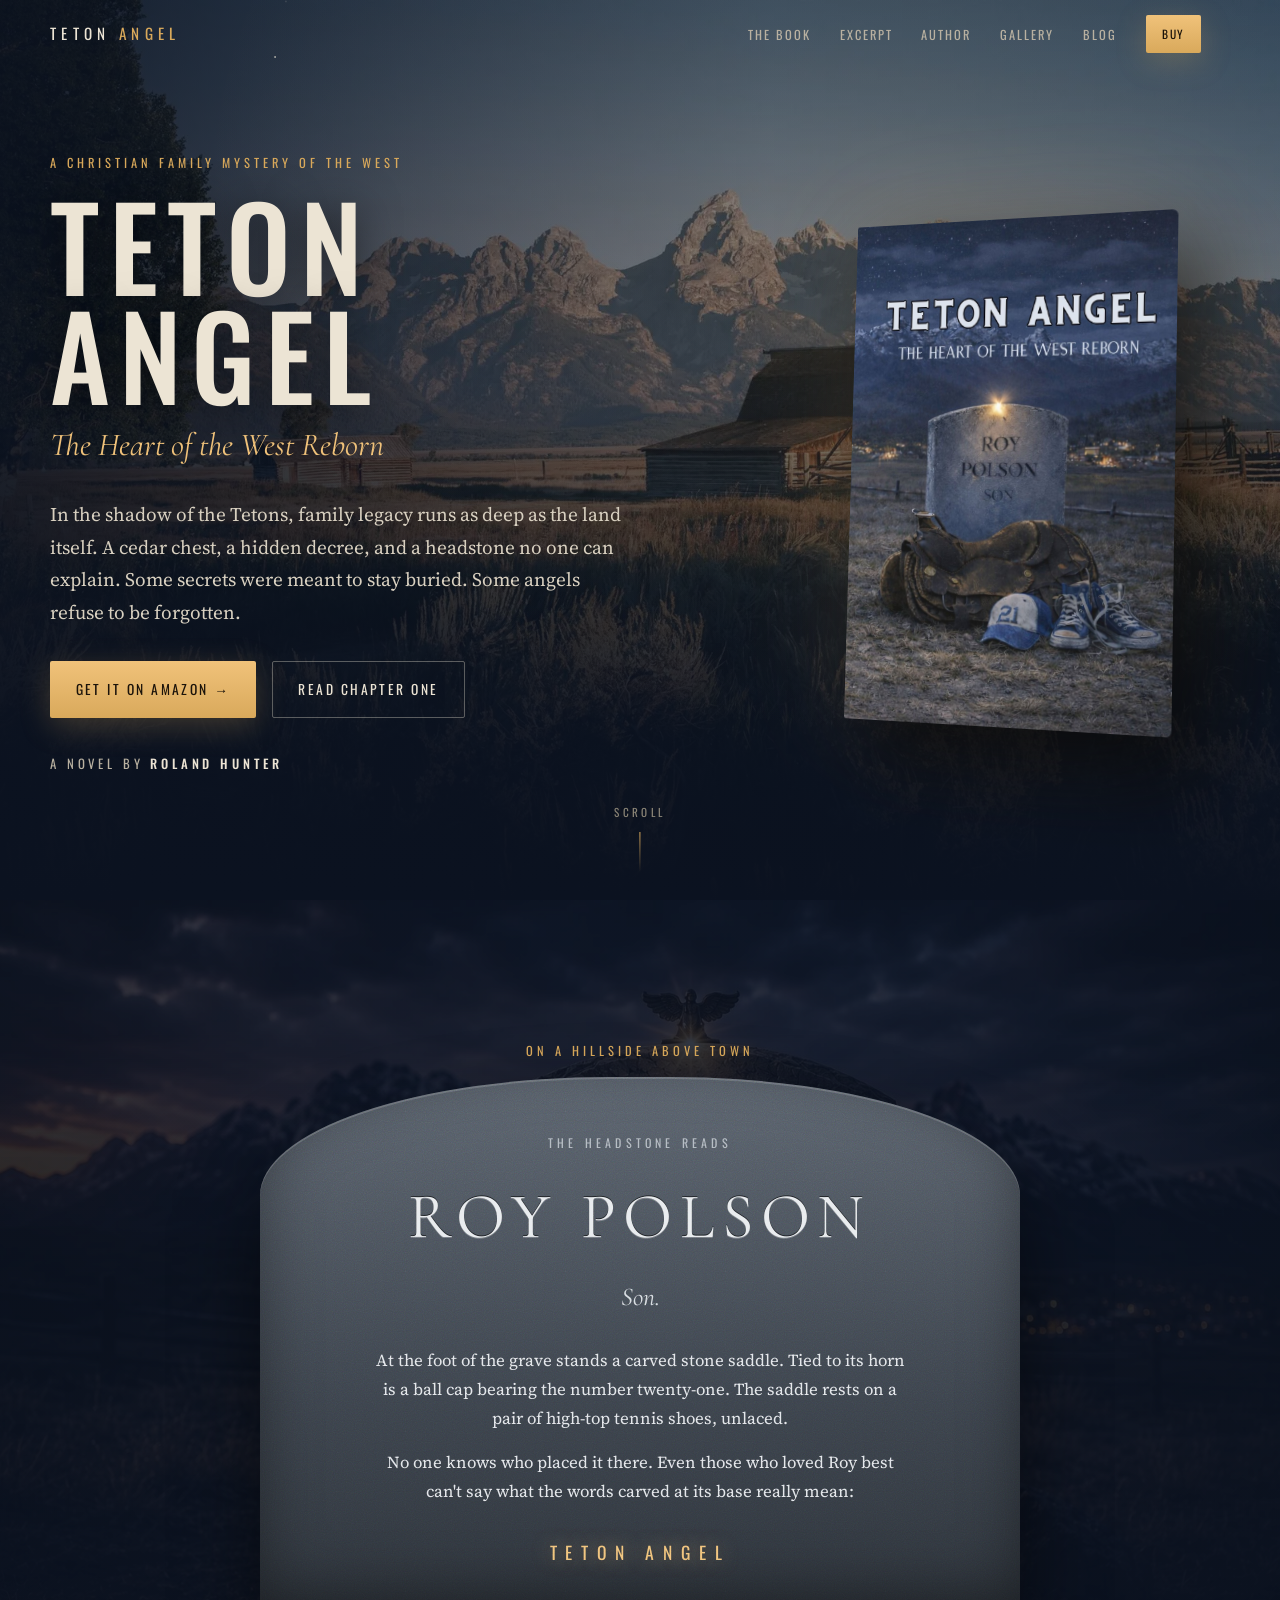
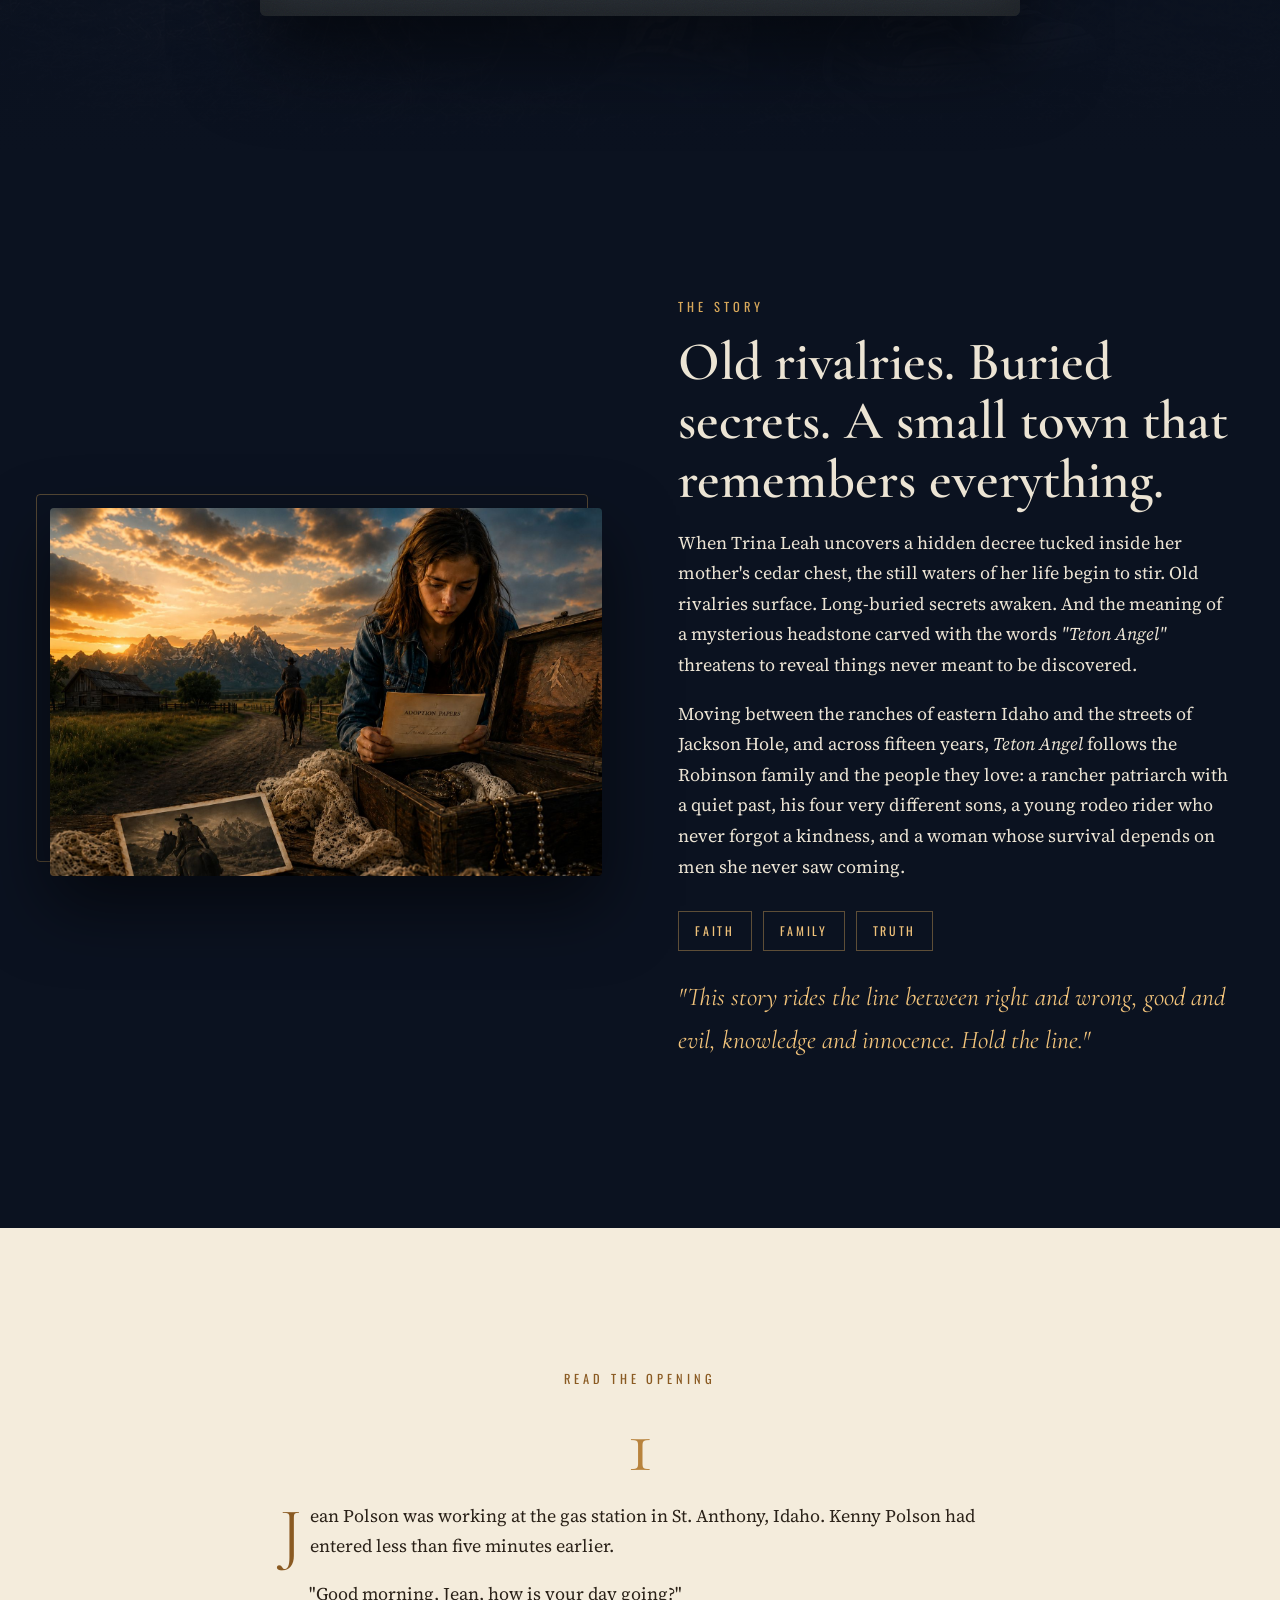
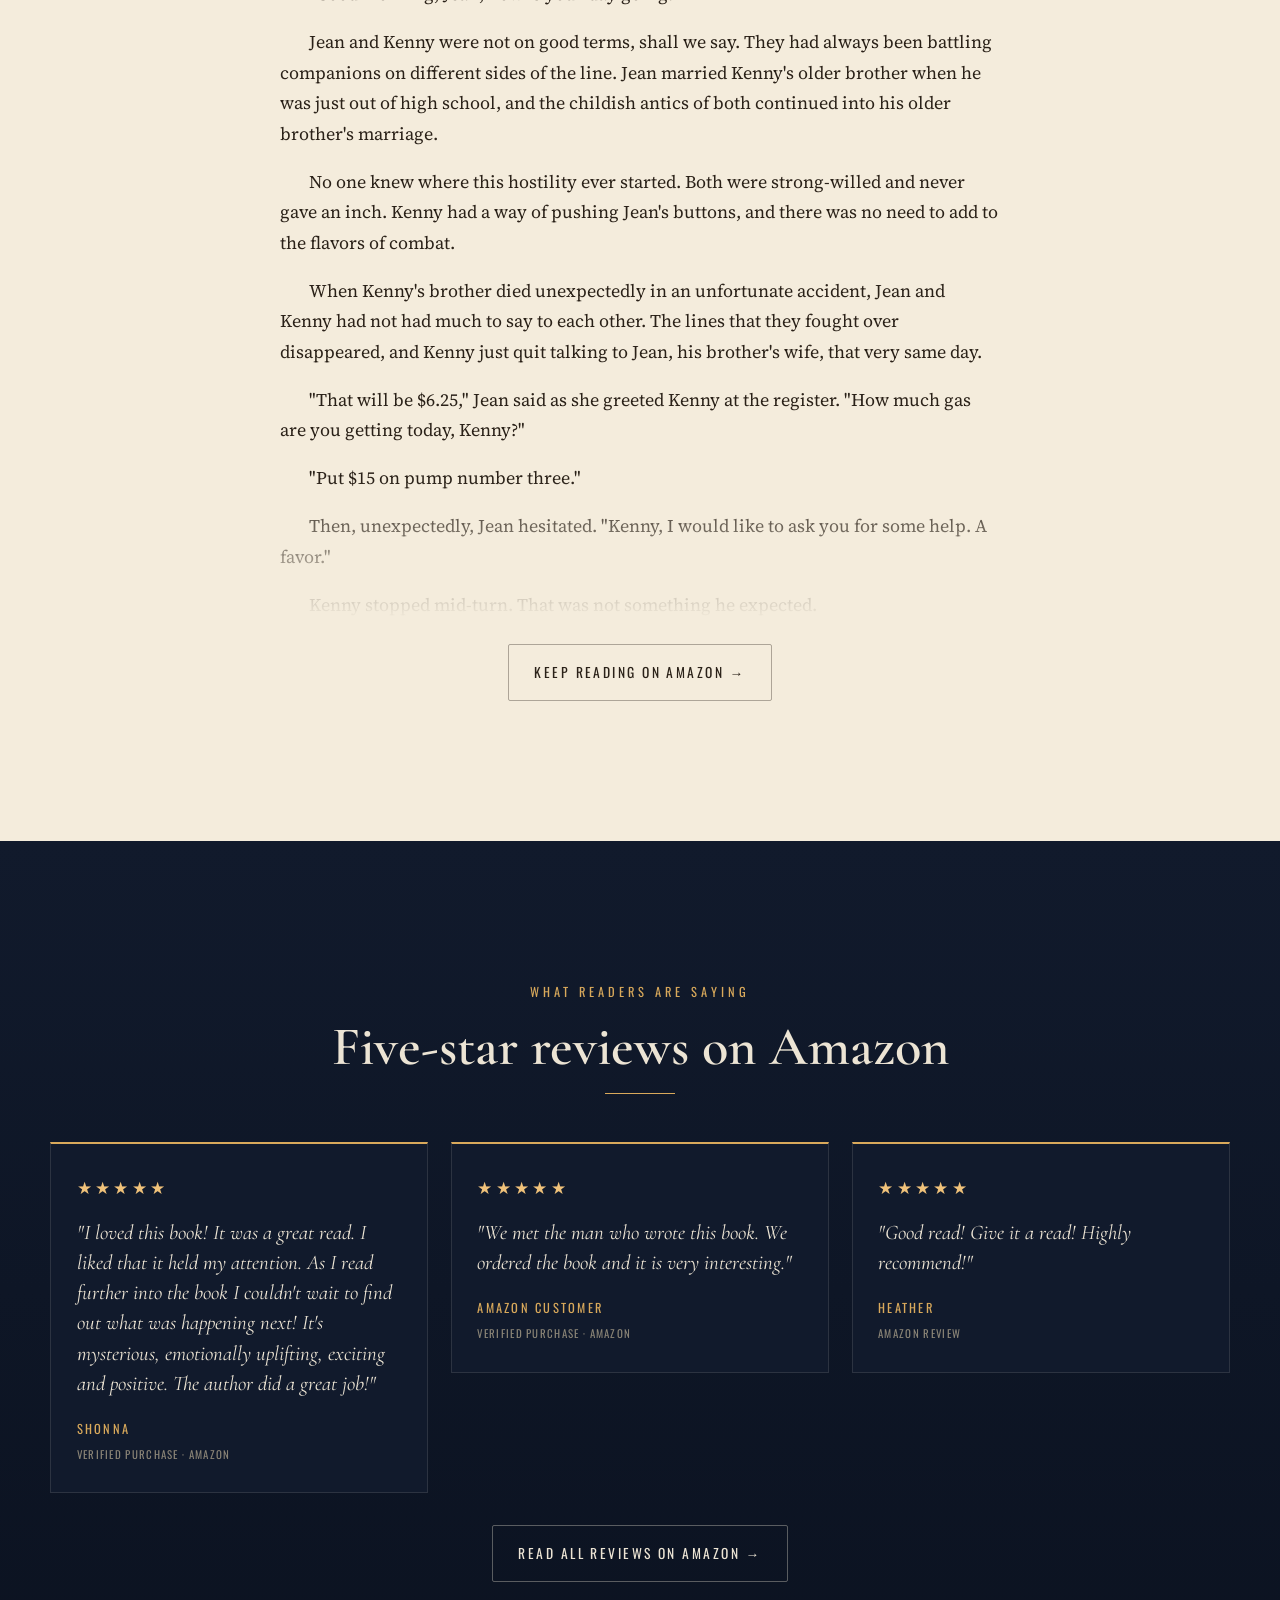
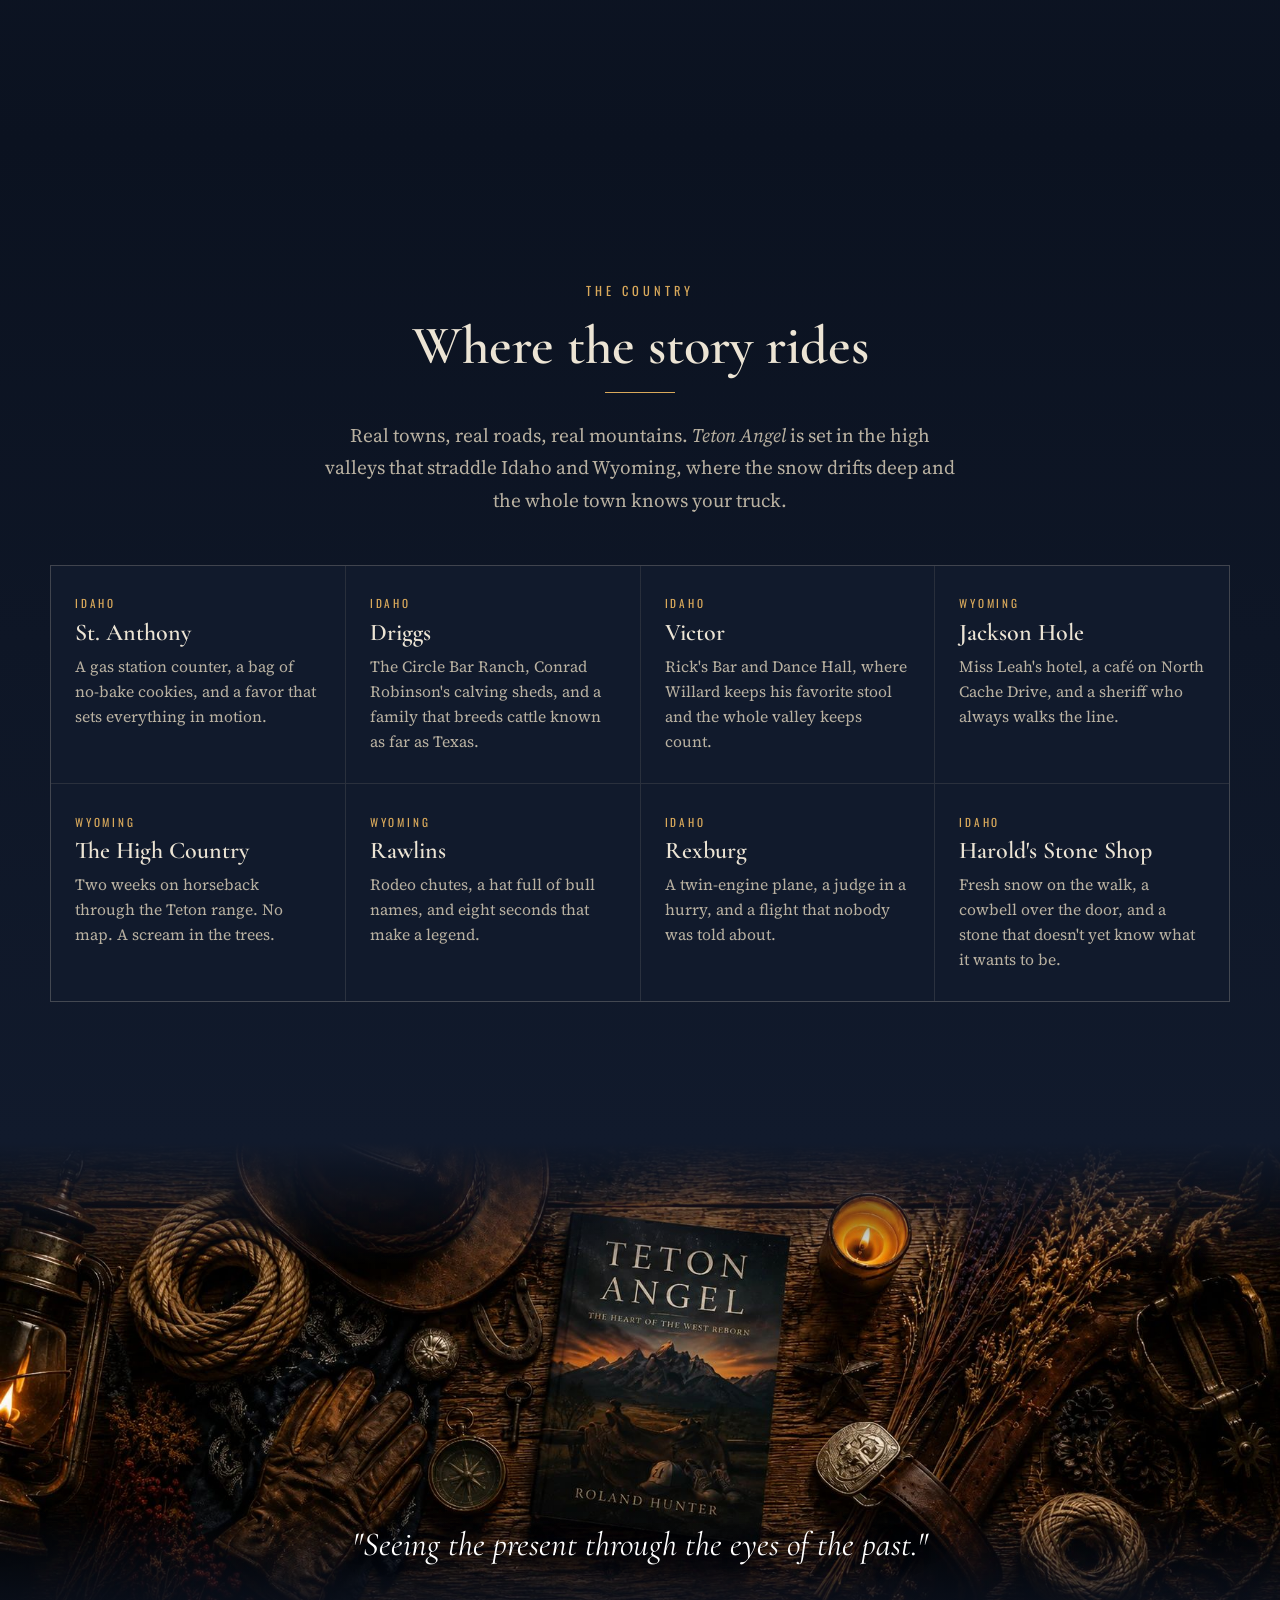
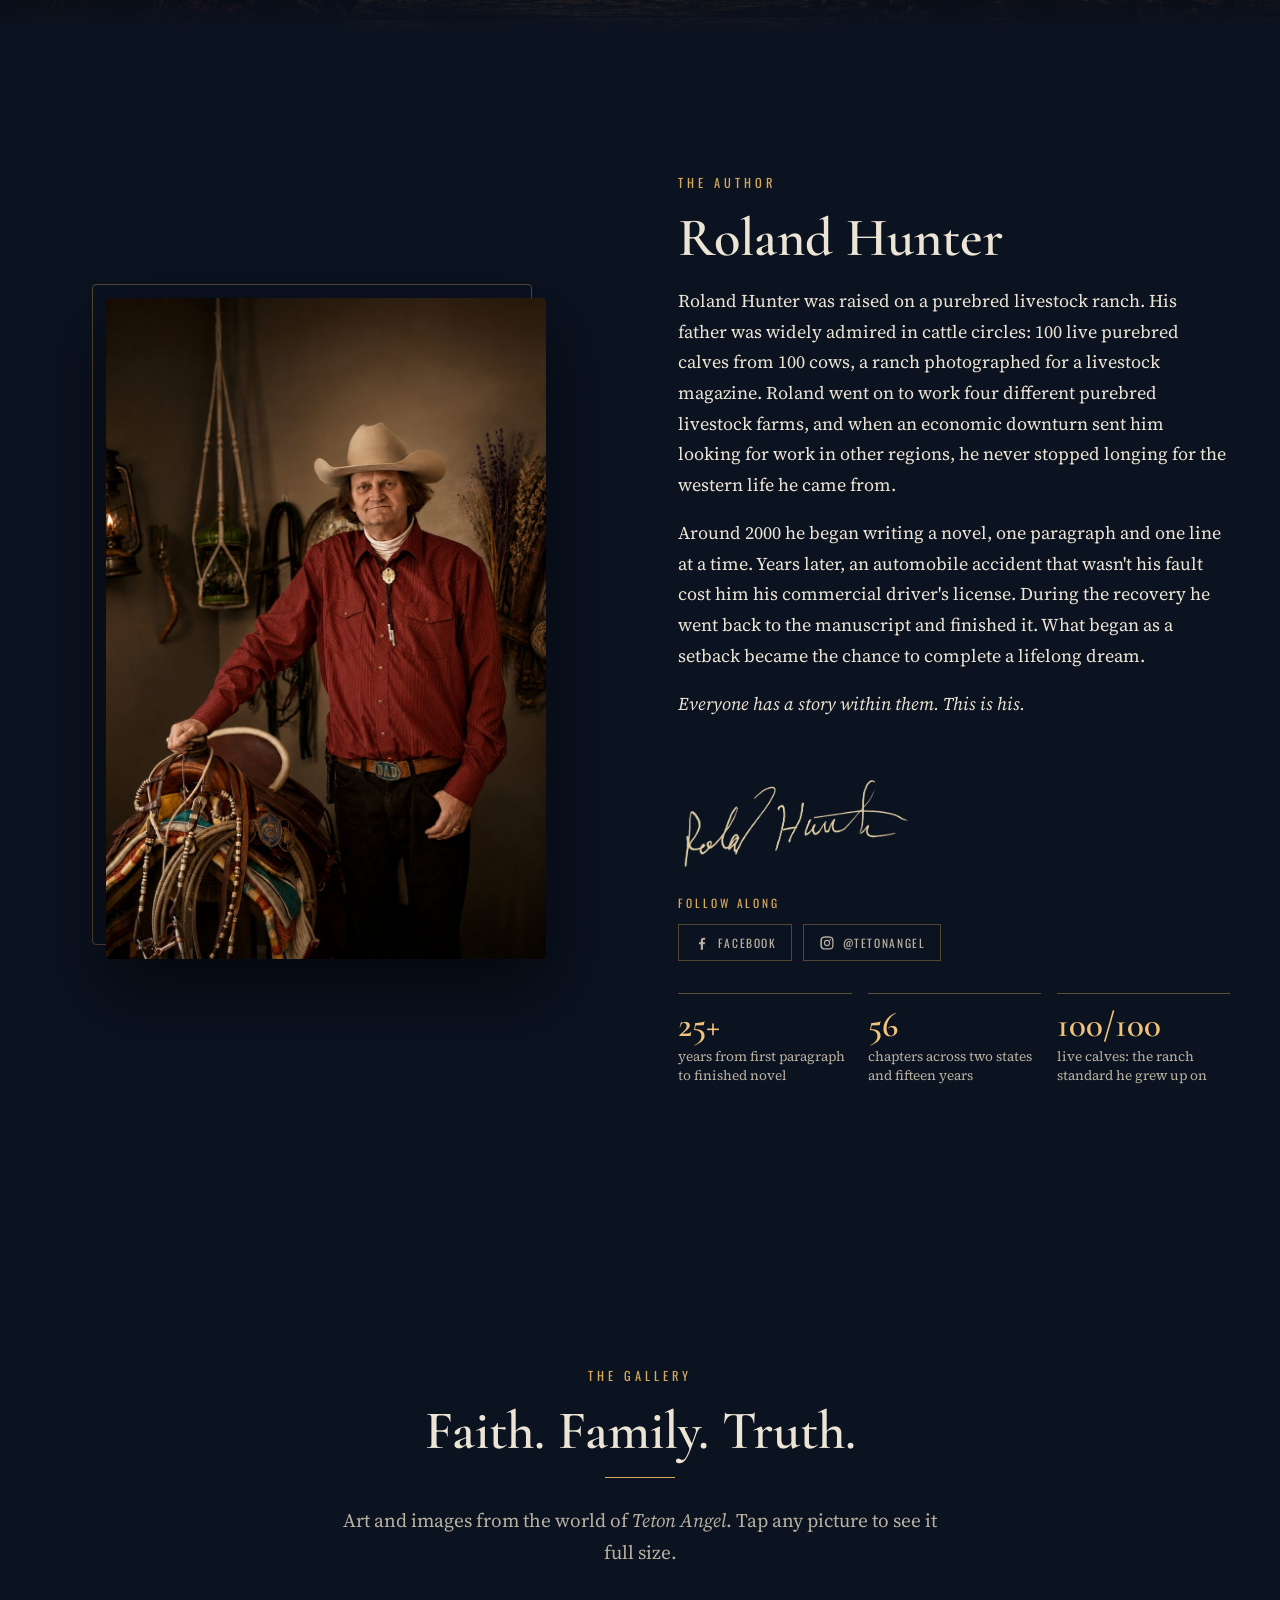
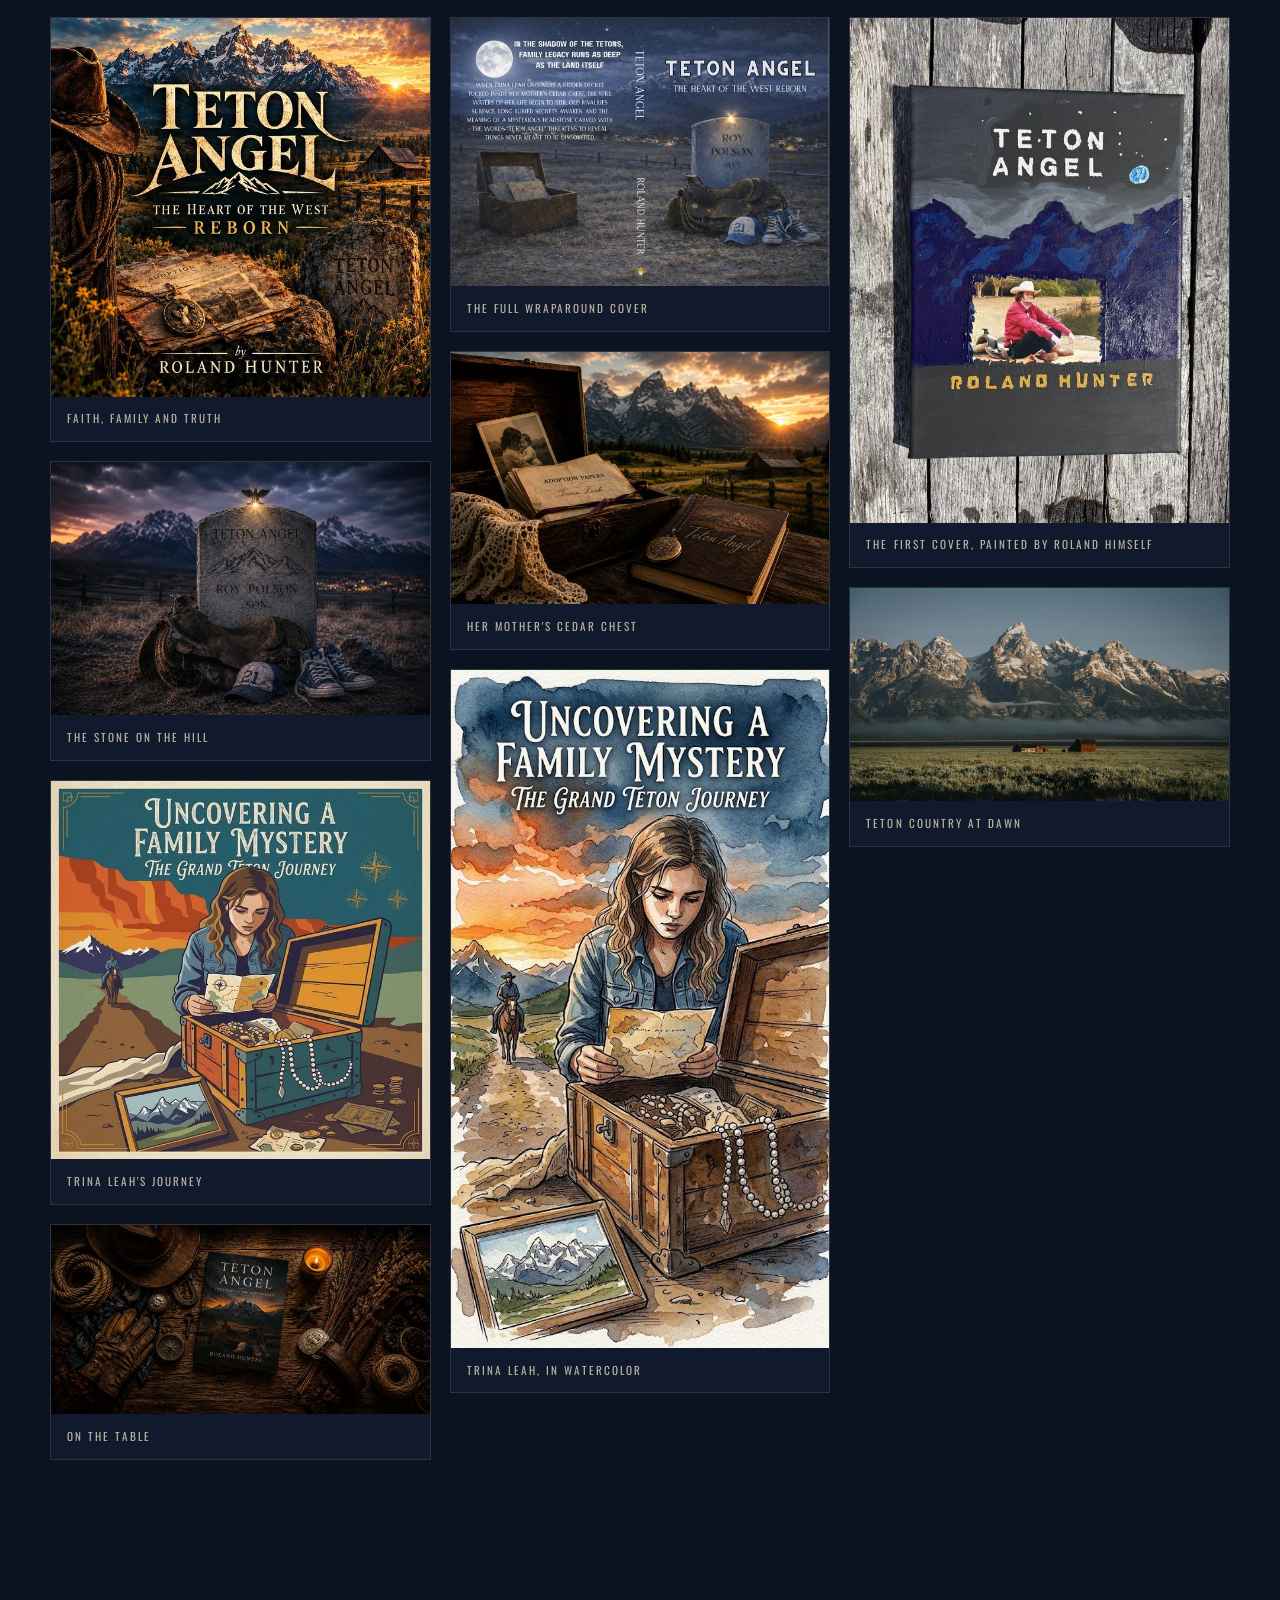
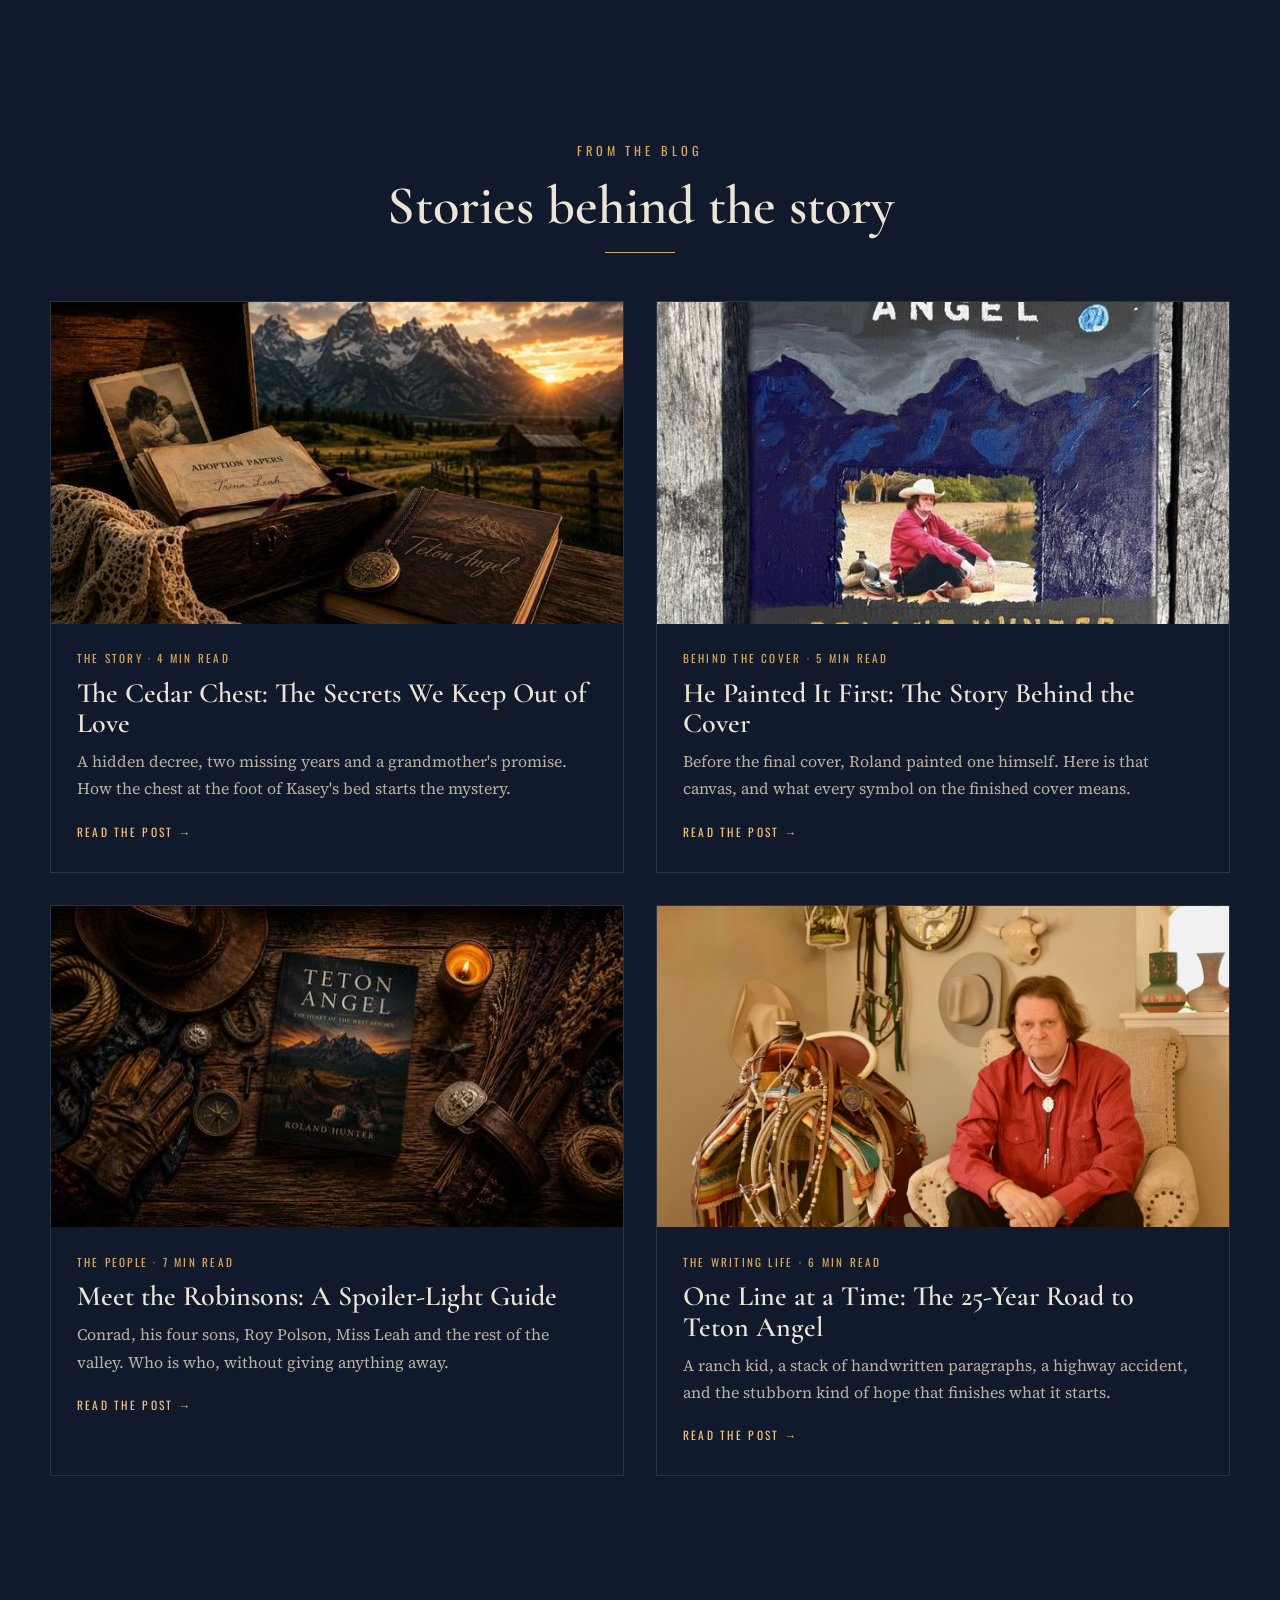
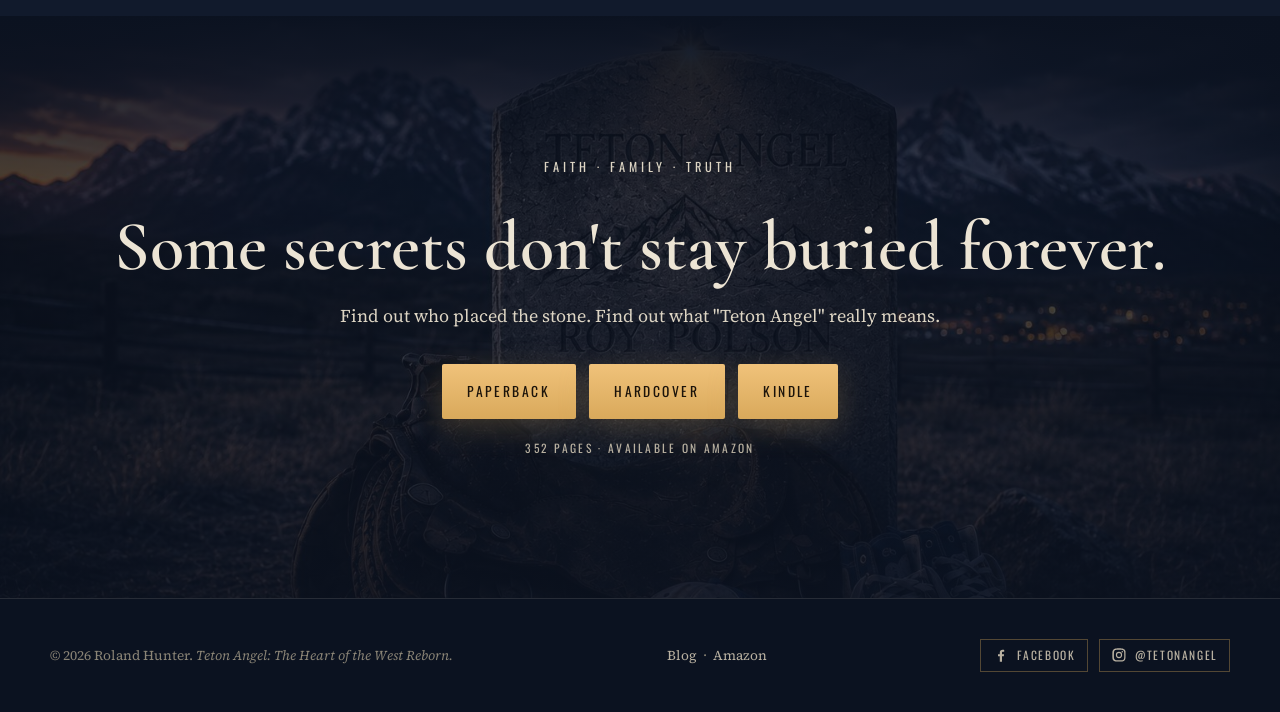
==== commit 3888041a: "Add blog post: The Cedar Chest A spoiler-light post on the chest, the decree and the secrets the fam" ====
--- a/index.html
+++ b/index.html
@@ -372,6 +372,15 @@
       <hr class="rule">
     </div>
     <div class="cards">
+      <a class="card reveal" href="blog/the-cedar-chest.html">
+        <div class="thumb"><img src="assets/img/thumbs/cedar-chest.jpg" alt="An open wooden chest holding old papers and a photograph, with the Tetons at sunset behind" loading="lazy"></div>
+        <div class="body">
+          <div class="meta">The Story &middot; 4 min read</div>
+          <h3>The Cedar Chest: The Secrets We Keep Out of Love</h3>
+          <p>A hidden decree, two missing years and a grandmother's promise. How the chest at the foot of Kasey's bed starts the mystery.</p>
+          <div class="read">Read the post &rarr;</div>
+        </div>
+      </a>
       <a class="card reveal" href="blog/he-painted-it-first.html">
         <div class="thumb"><img src="assets/img/thumbs/handmade-cover.jpg" alt="Roland Hunter's hand-painted early cover for Teton Angel" loading="lazy"></div>
         <div class="body">
@@ -399,15 +408,6 @@
           <div class="read">Read the post &rarr;</div>
         </div>
       </a>
-      <a class="card reveal" href="blog/where-the-story-rides.html">
-        <div class="thumb"><img src="assets/img/thumbs/mormon-row.jpg" alt="The Grand Tetons at dawn with a barn in the sagebrush" loading="lazy"></div>
-        <div class="body">
-          <div class="meta">The Country &middot; 7 min read</div>
-          <h3>Where the Story Rides: A Reader's Map of Teton Country</h3>
-          <p>From a St. Anthony gas station to the Rawlins rodeo chutes, the real places behind the novel and how to see them yourself.</p>
-          <div class="read">Read the post &rarr;</div>
-        </div>
-      </a>
     </div>
   </div>
 </section>
--- a/assets/site.css
+++ b/assets/site.css
@@ -323,3 +323,7 @@
 /* format buttons */
 .formats { display: flex; flex-wrap: wrap; gap: .8rem; justify-content: center; }
 .formats-note { margin: 1.2rem auto 0 !important; font-family: var(--label); letter-spacing: .2em; text-transform: uppercase; font-size: .72rem; color: var(--ink-soft) !important; }
+
+/* "He Painted It First" header: the painting sits behind the title, faded like the other post headers */
+.post-hero-painted { background-position: center 35%; }
+.post-hero-painted::before { background: linear-gradient(rgba(11,18,32,.55), rgba(11,18,32,.7) 45%, var(--night)); }
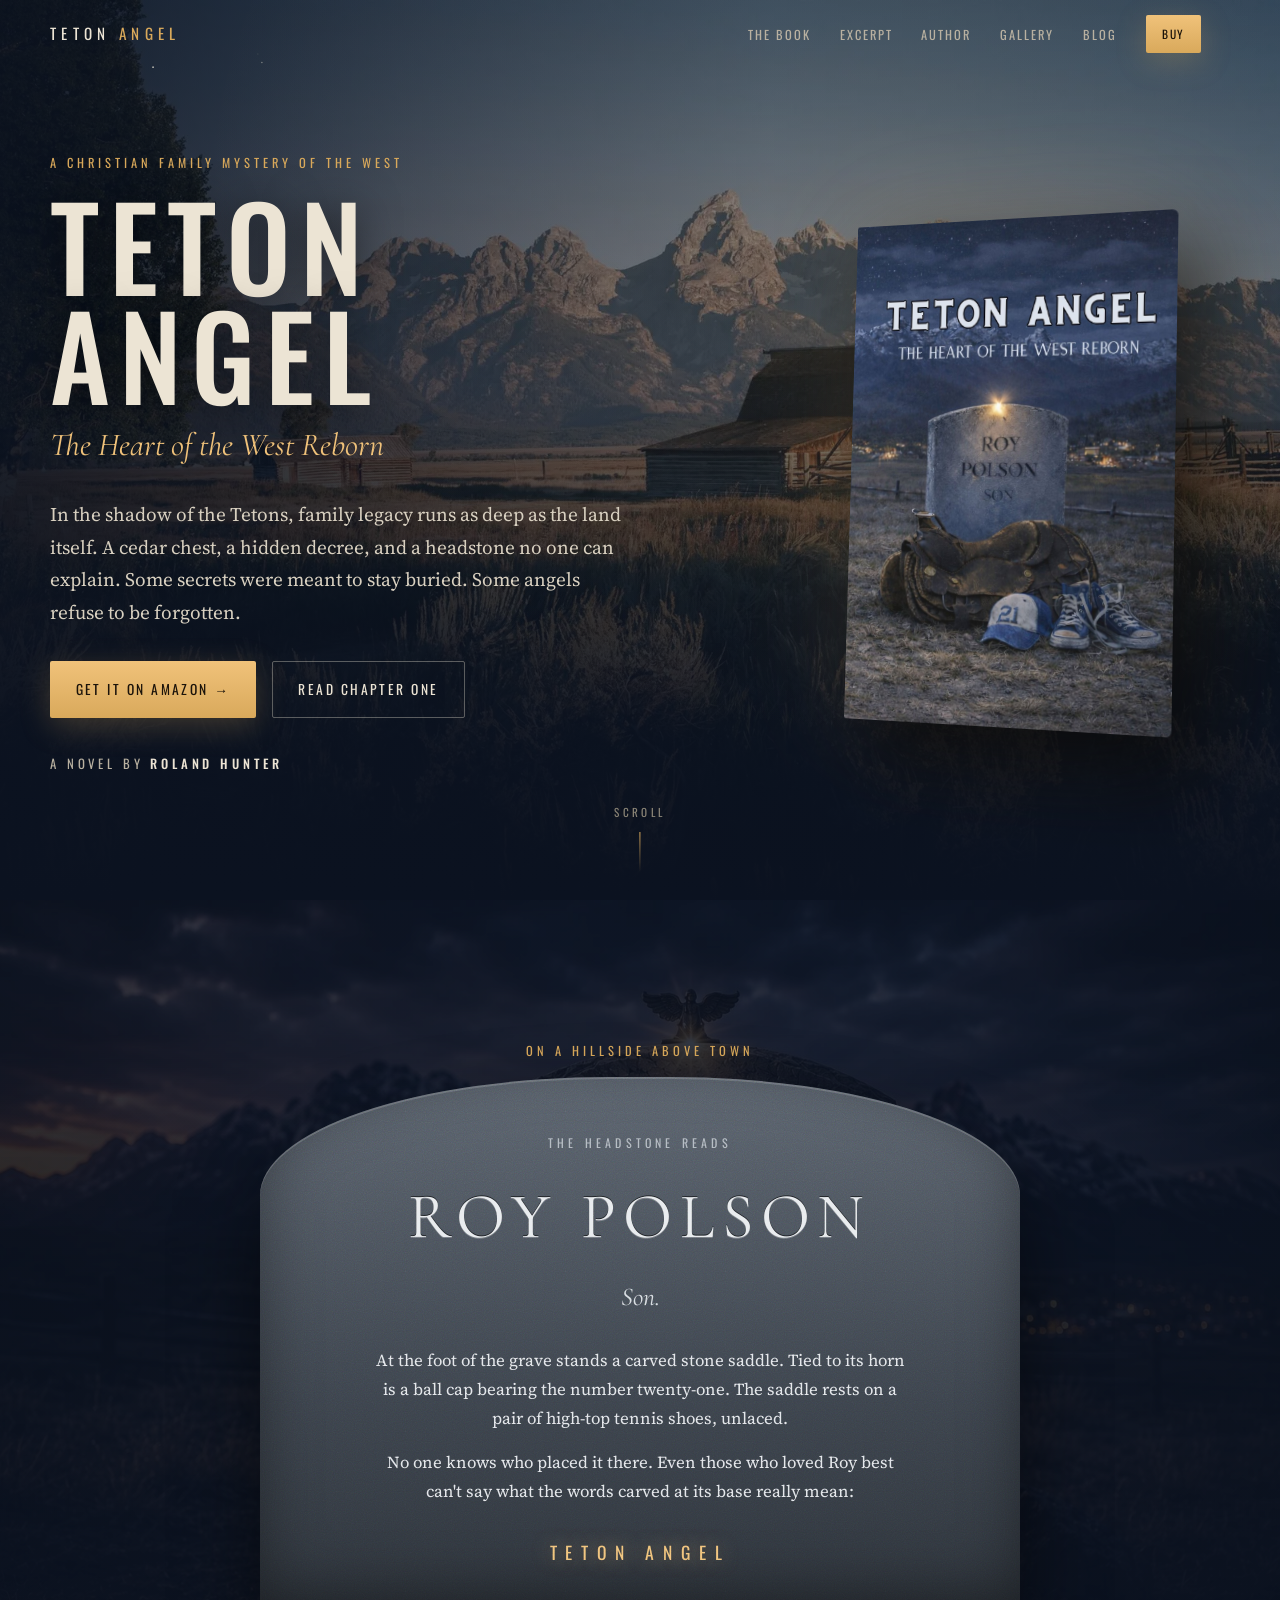
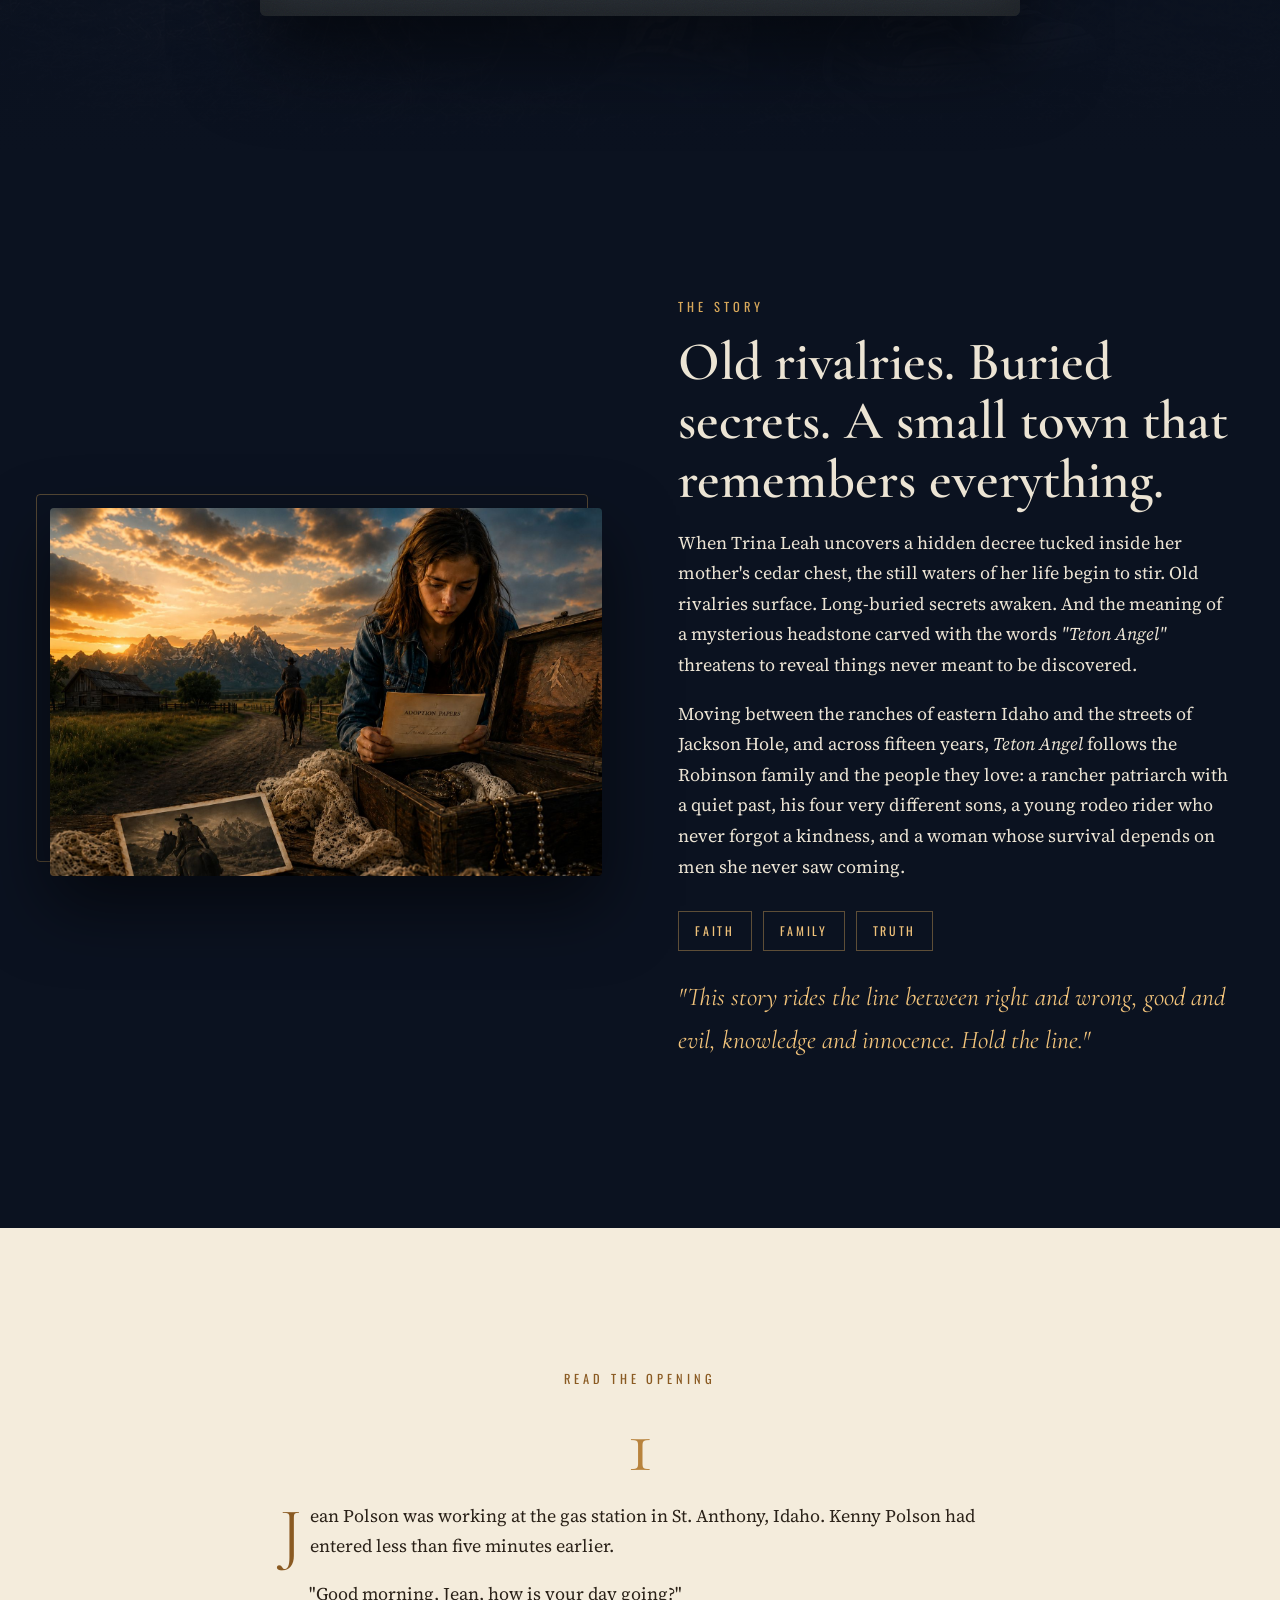
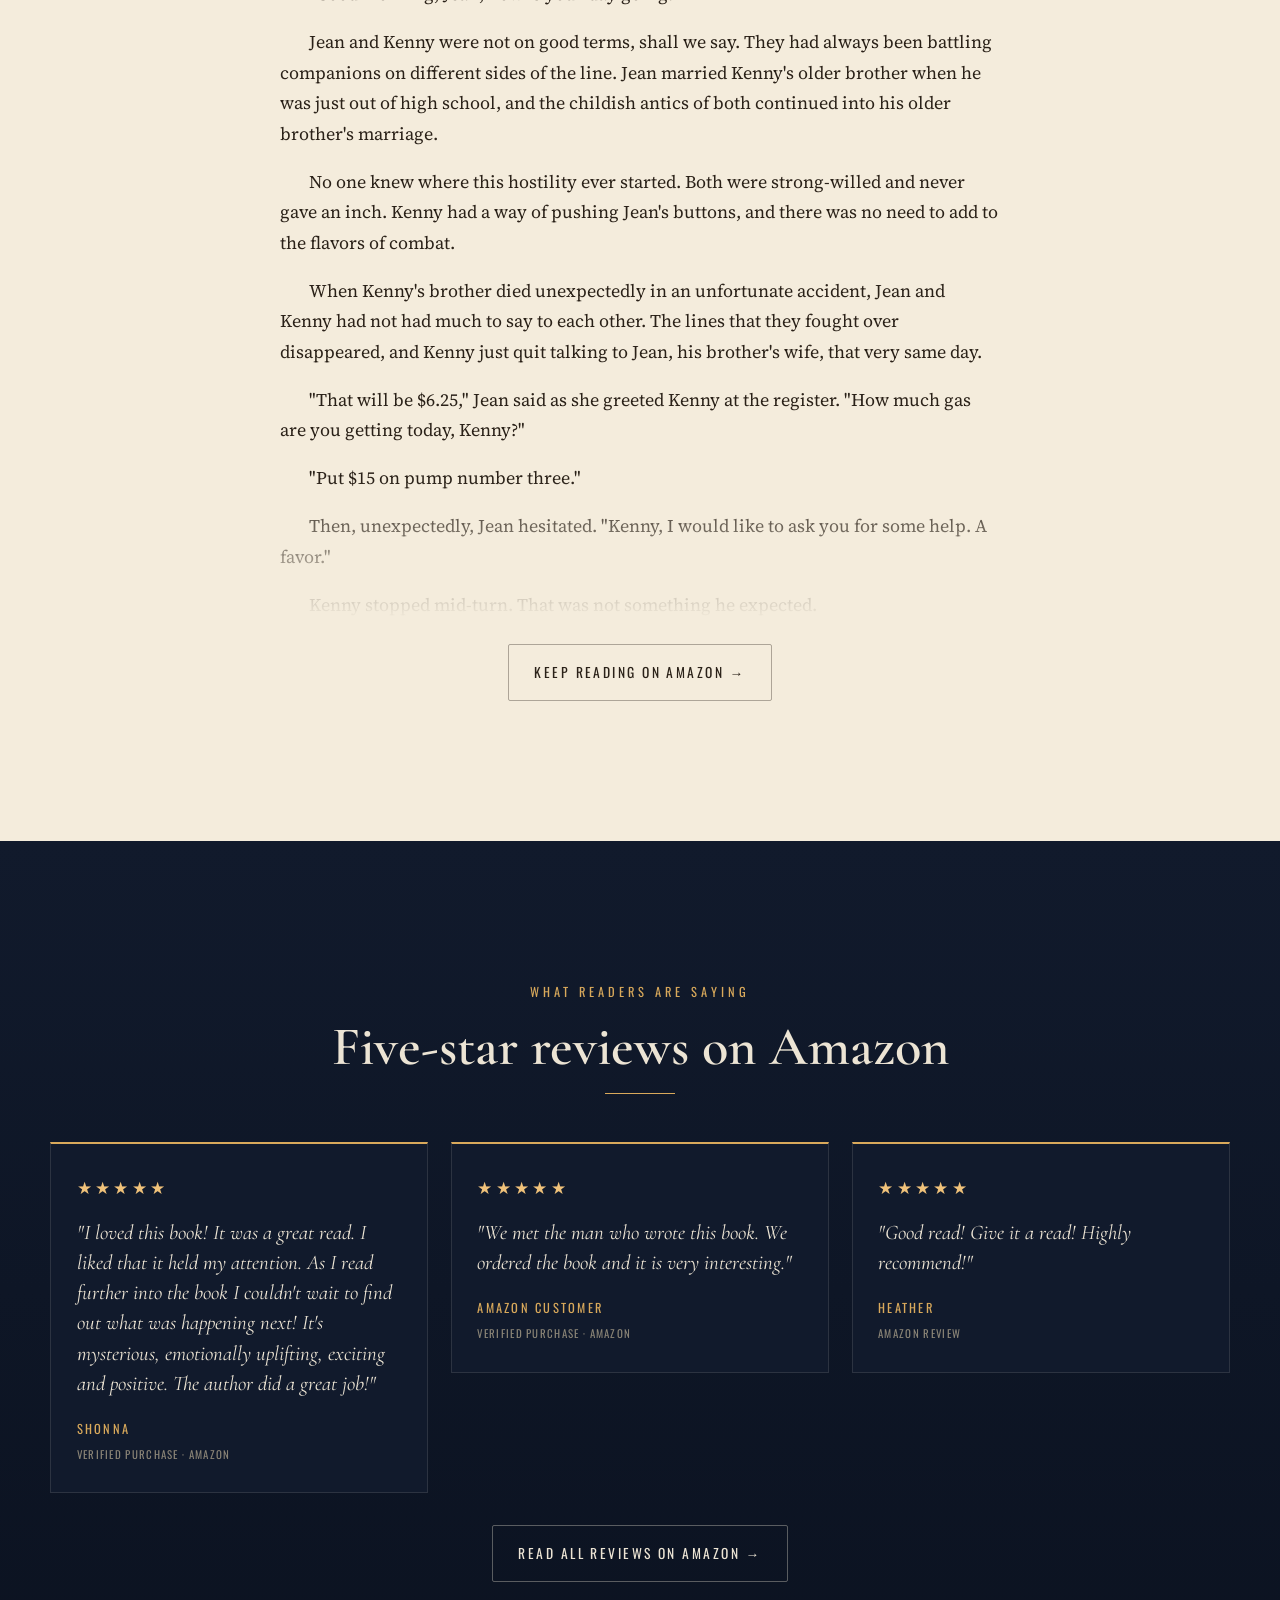
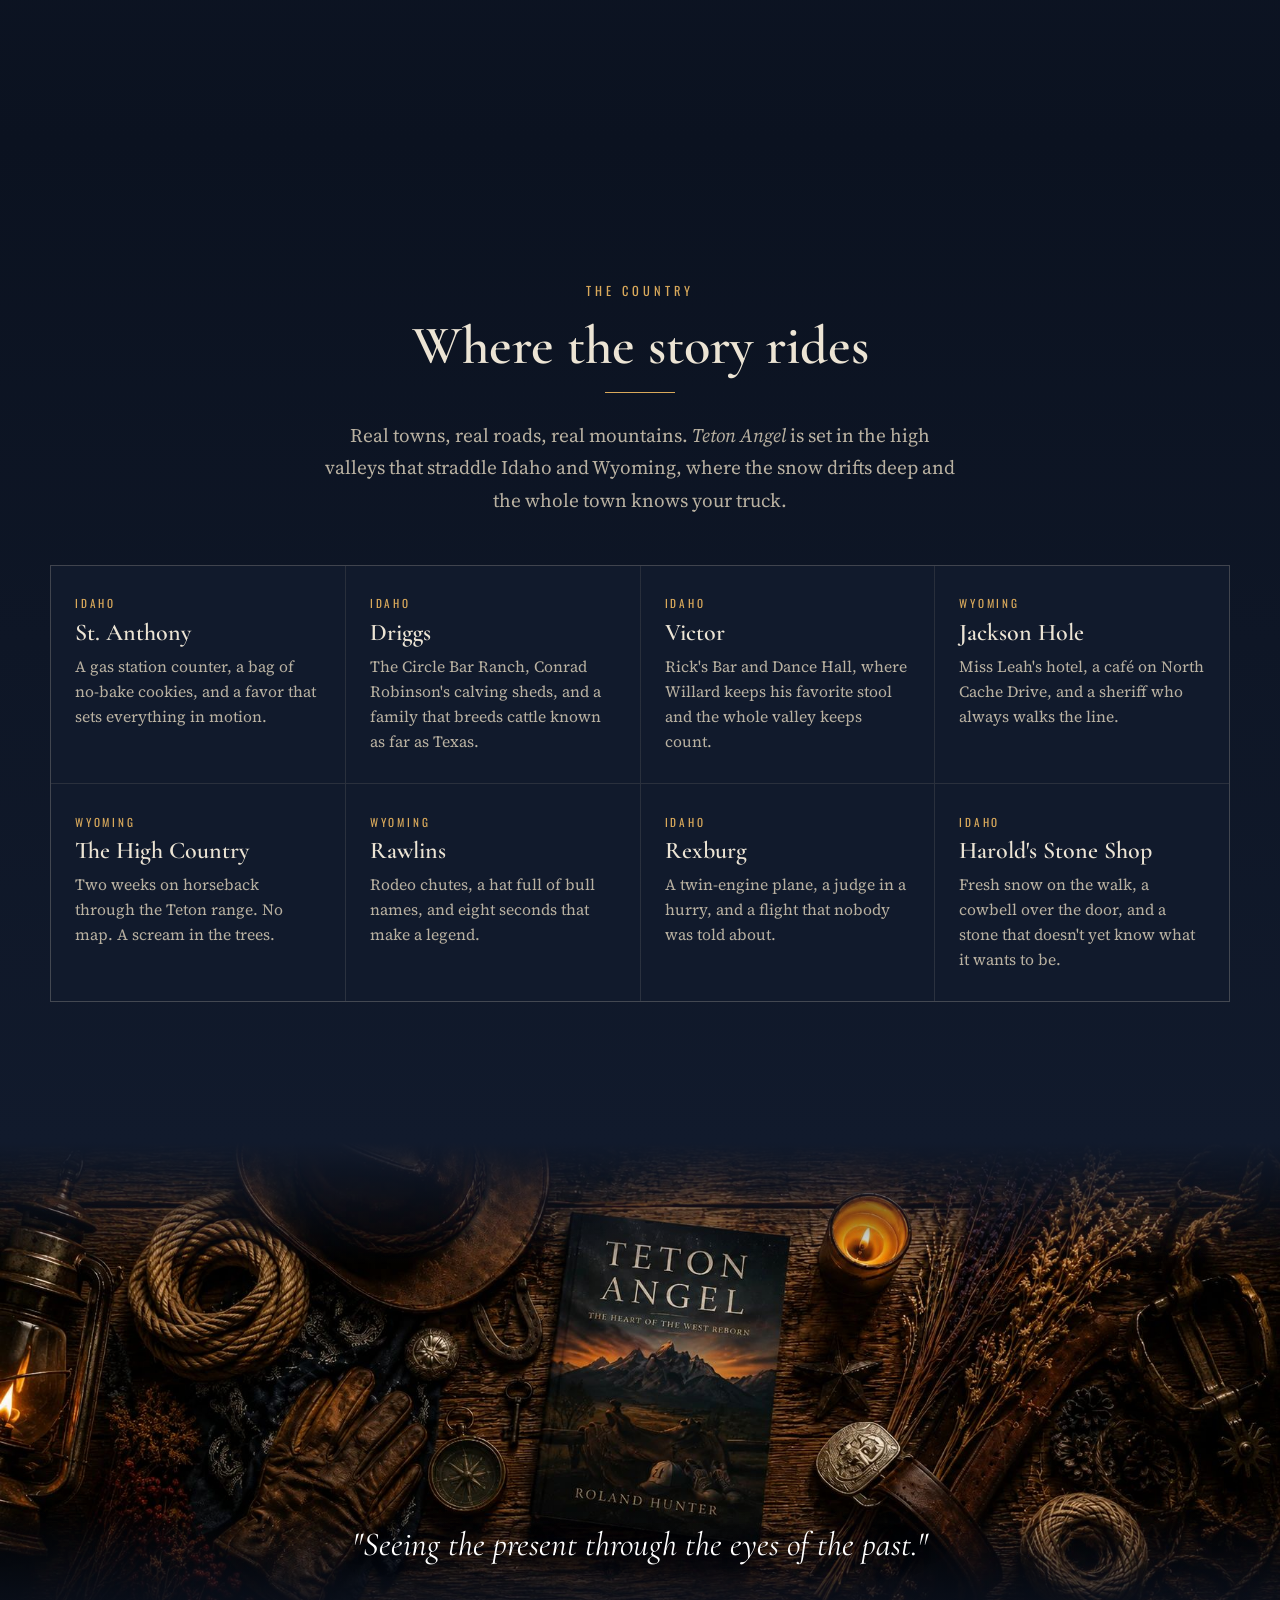
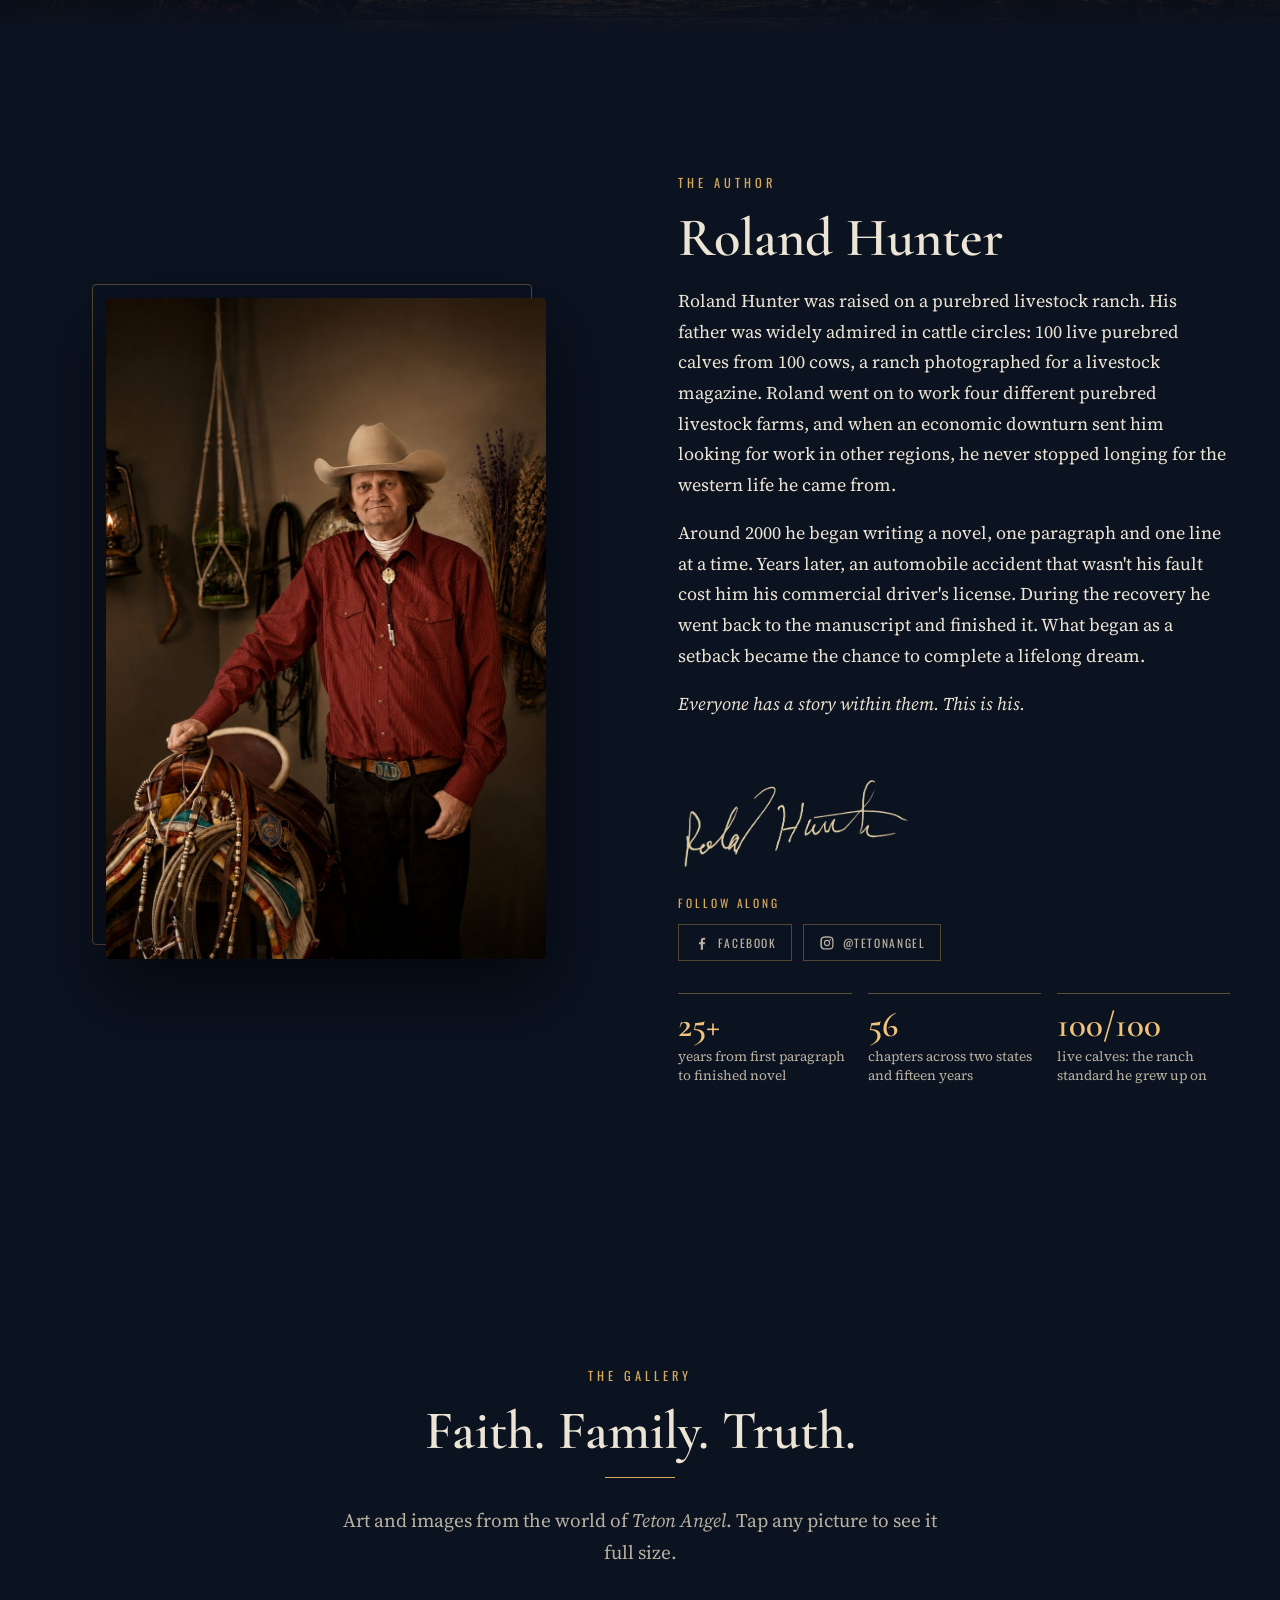
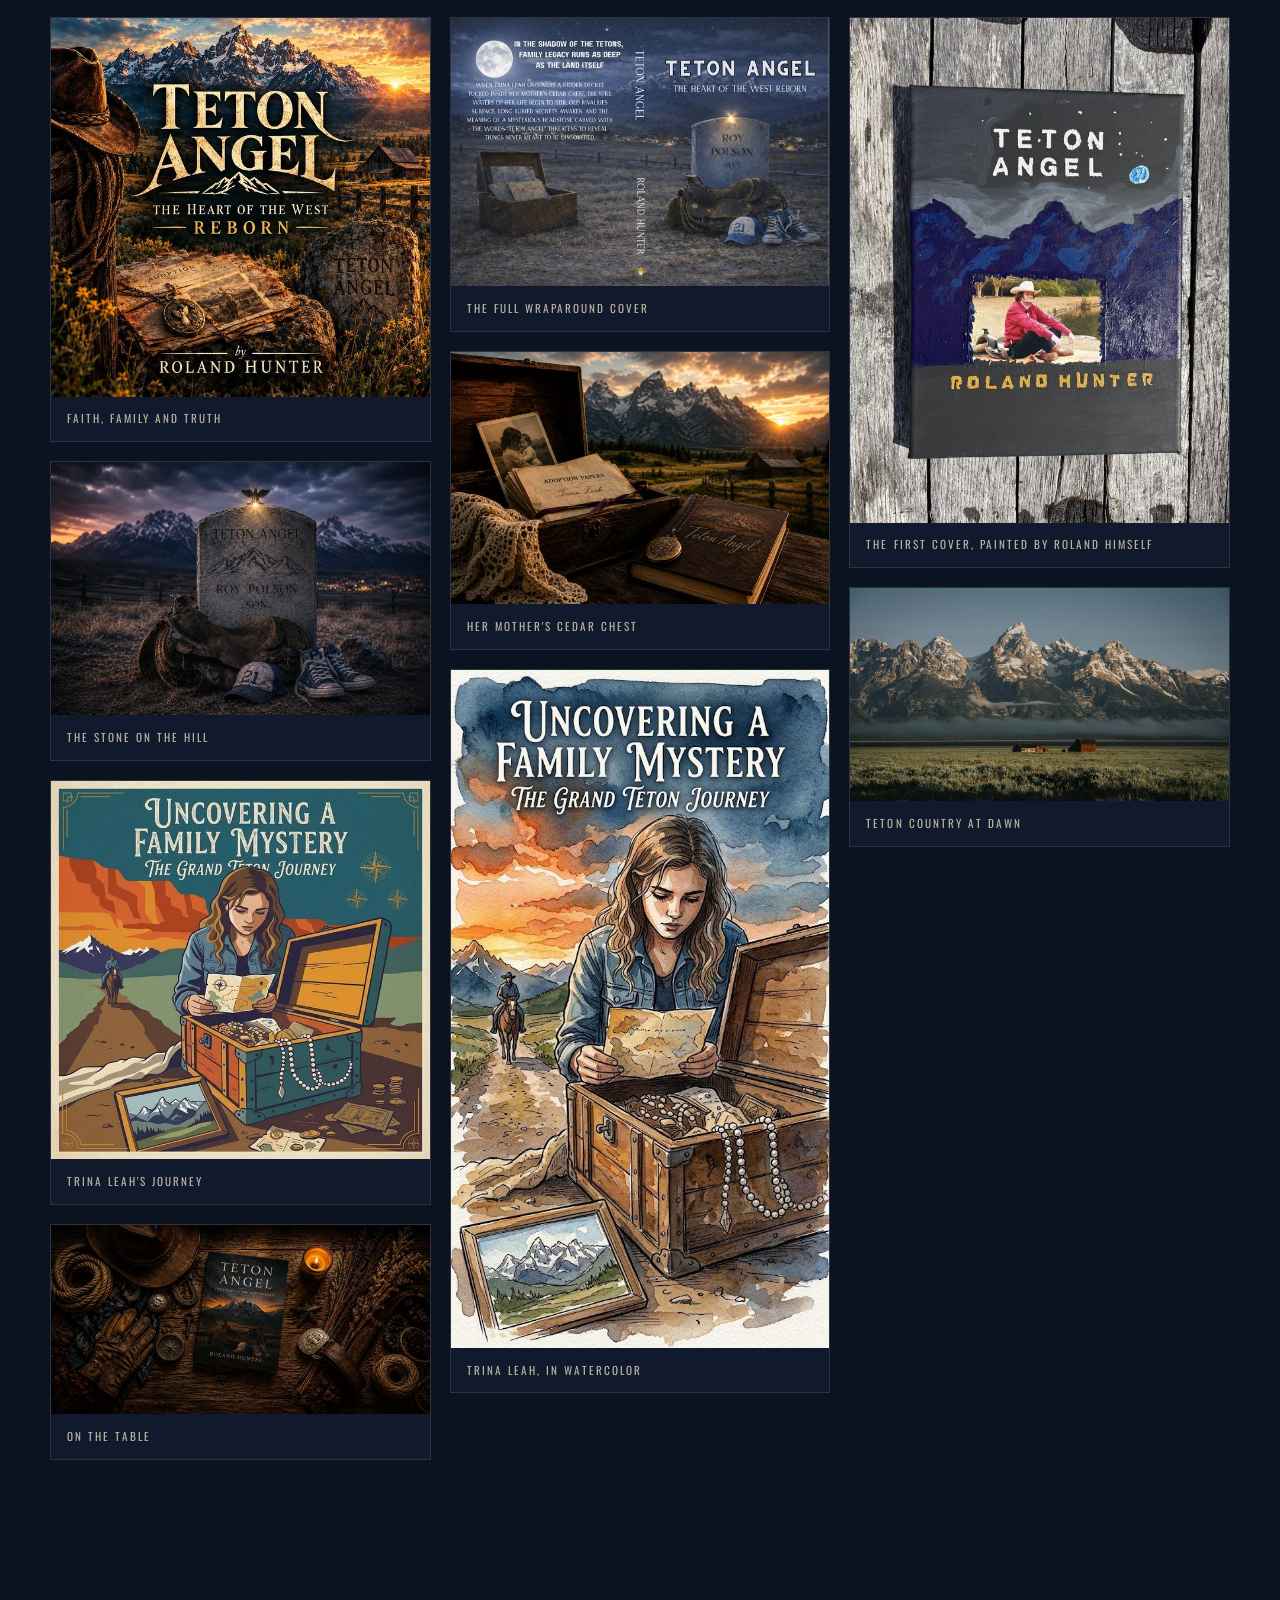
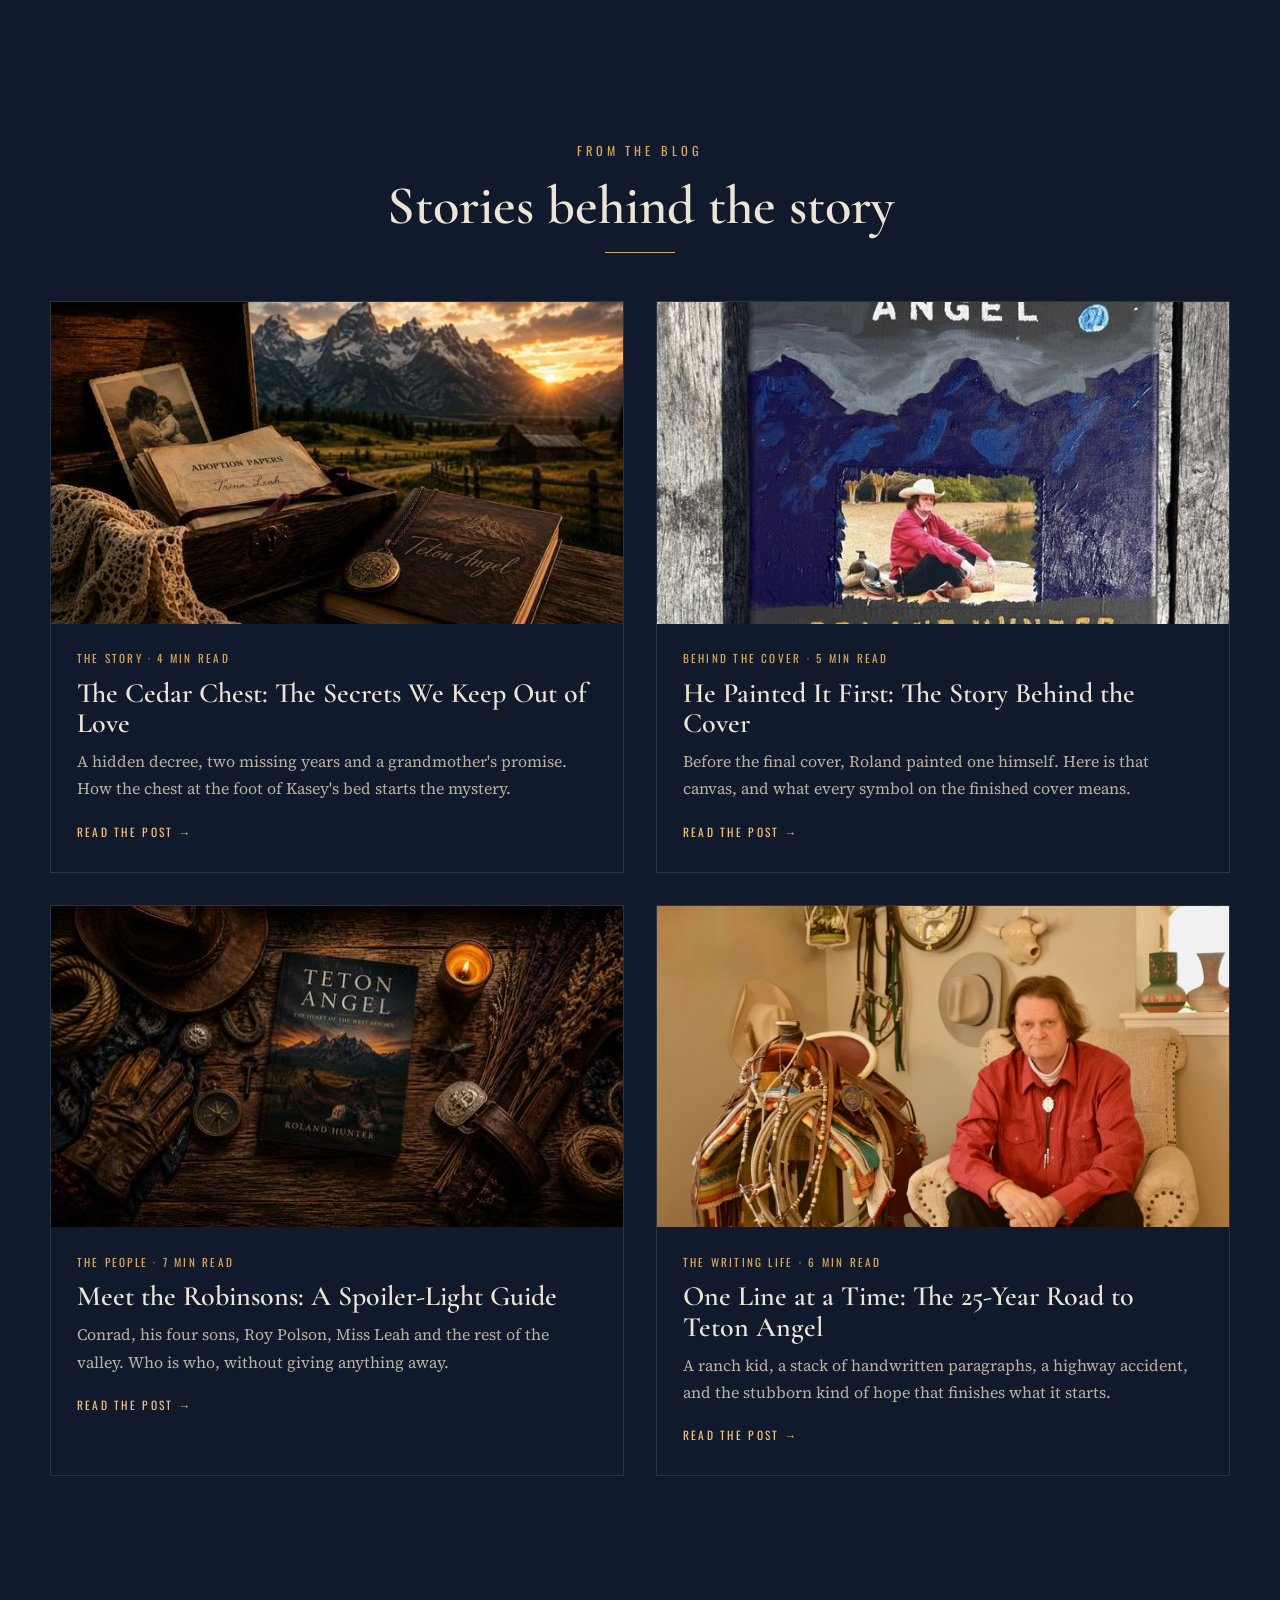
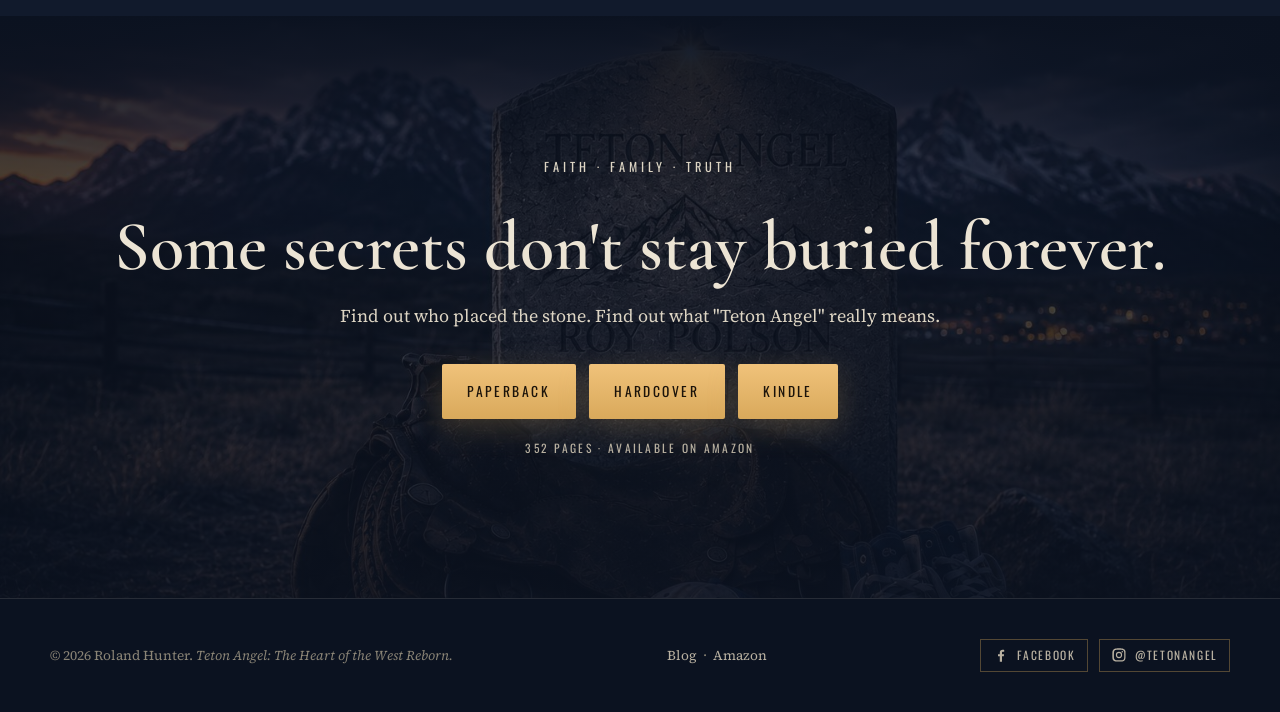
==== commit 4a189048: "Tidy search and social tags across the site Shorten search titles so they fit in results, and keep t" ====
--- a/index.html
+++ b/index.html
@@ -11,7 +11,7 @@
 </script>
 <meta charset="utf-8">
 <meta name="viewport" content="width=device-width, initial-scale=1">
-<title>Teton Angel by Roland Hunter | A Christian Family Mystery of the West</title>
+<title>Teton Angel by Roland Hunter | Christian Family Mystery</title>
 <meta name="description" content="A Christian family mystery beneath the Grand Tetons: a hidden decree, a cedar chest, and a headstone no one can explain. Teton Angel by Roland Hunter.">
 <meta name="keywords" content="Teton Angel, Roland Hunter, Christian fiction, Christian family mystery novel, small town secrets, western family saga, ranch life novel, Grand Teton novel, Jackson Hole fiction, Idaho fiction, faith based fiction, clean Christian drama, adoption family secret story, Christian mystery and suspense">
 <meta name="author" content="Roland Hunter">
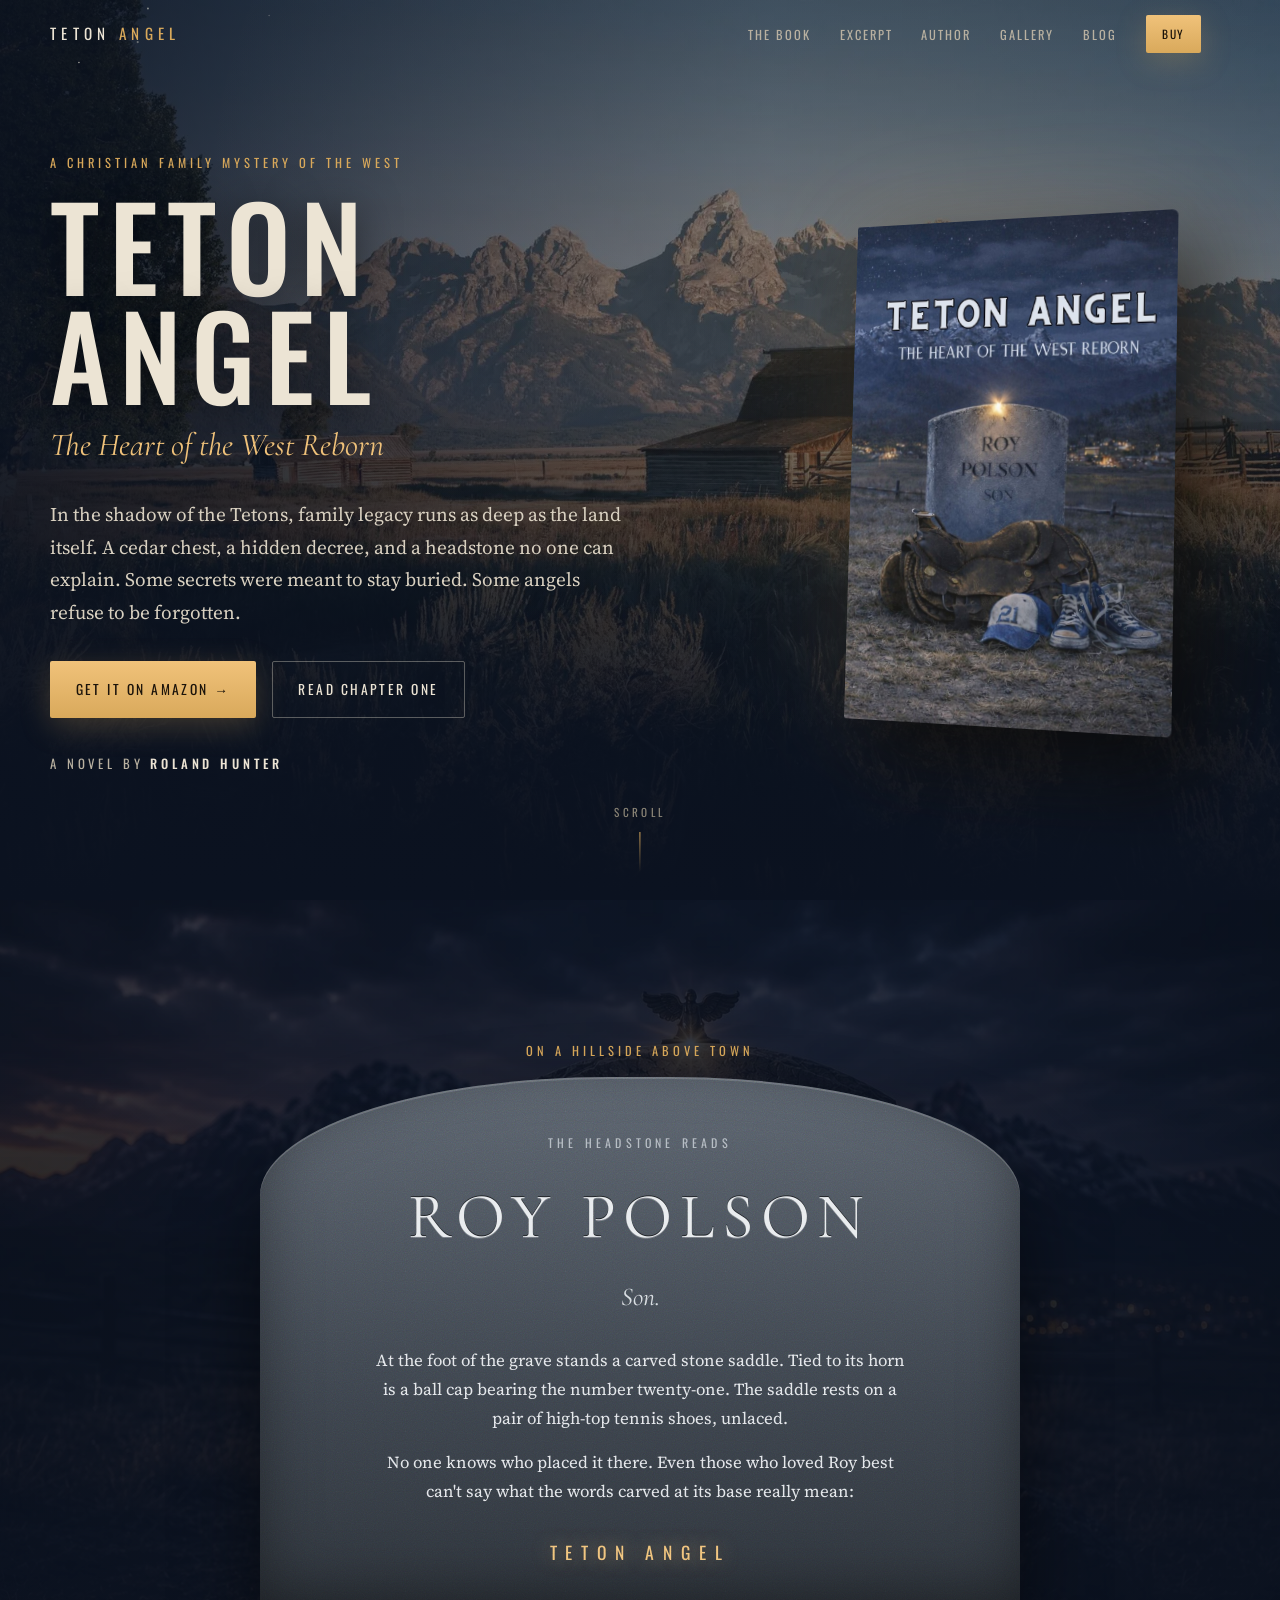
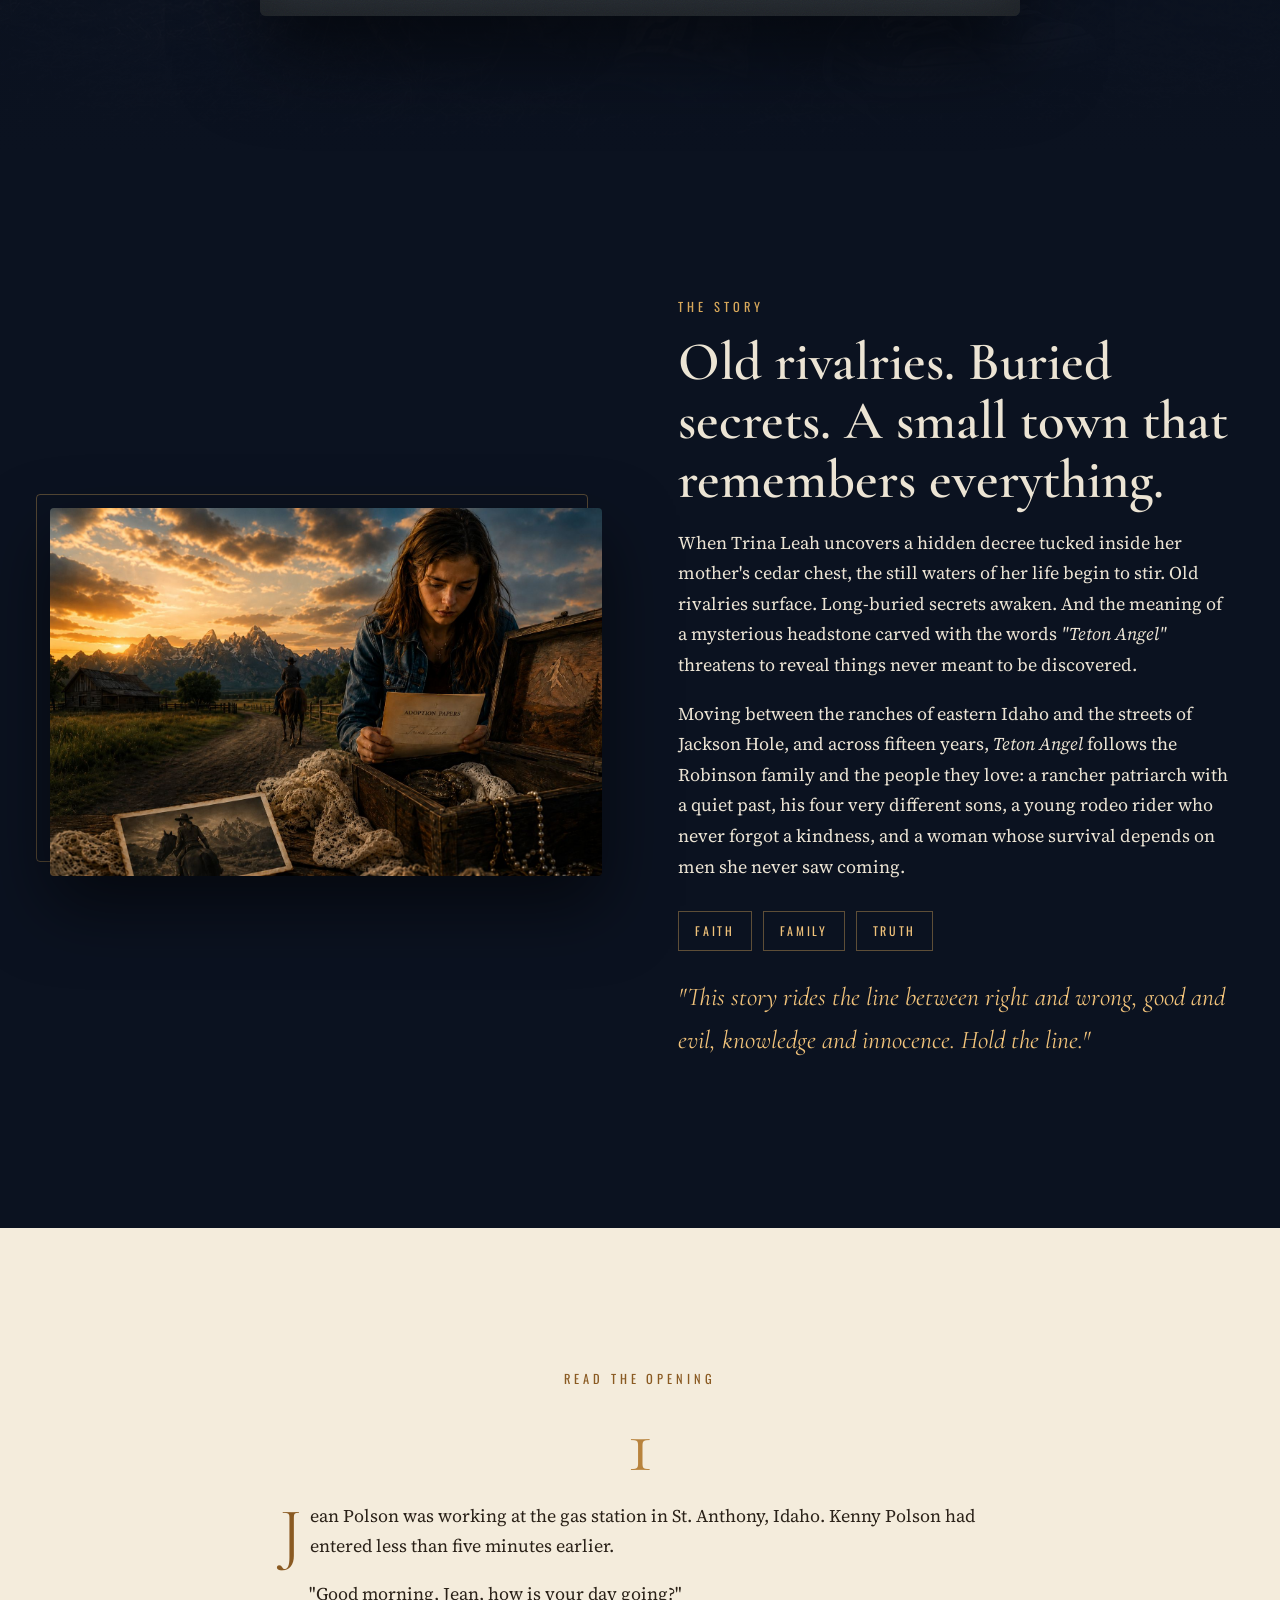
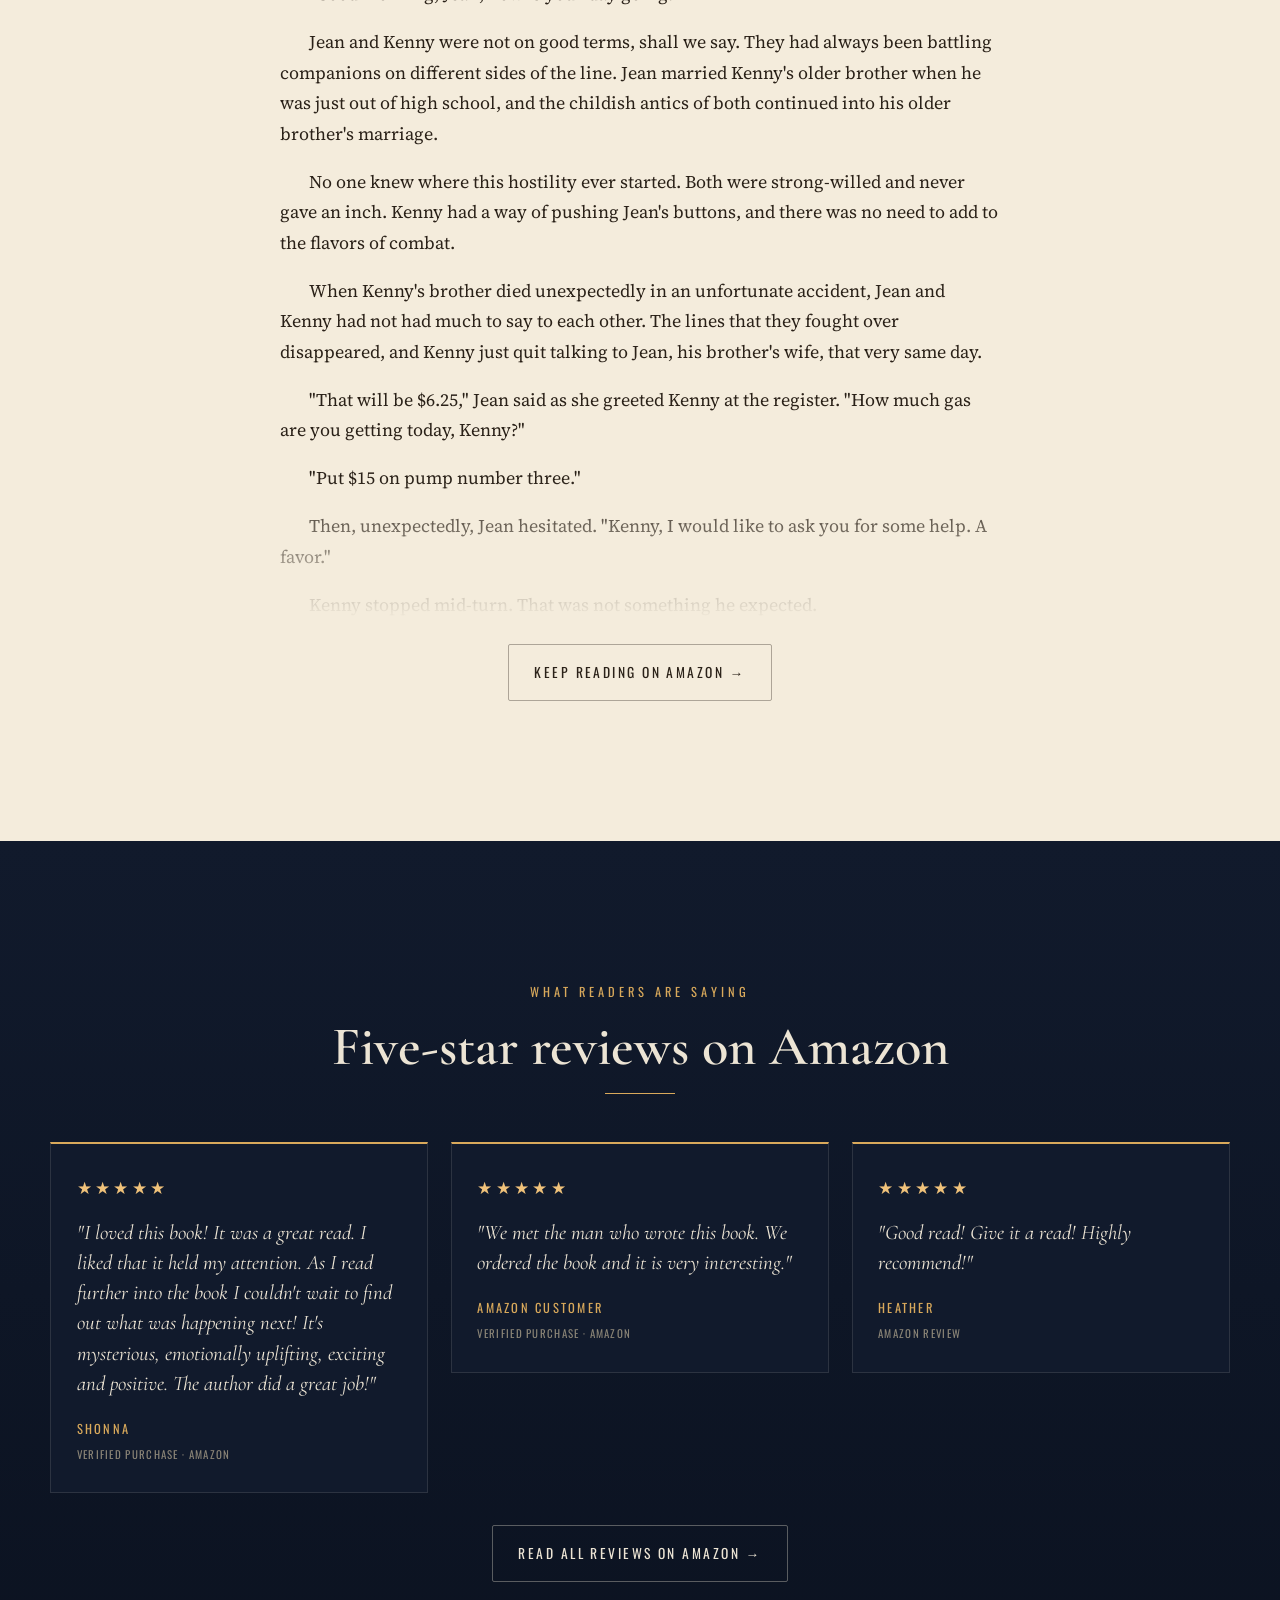
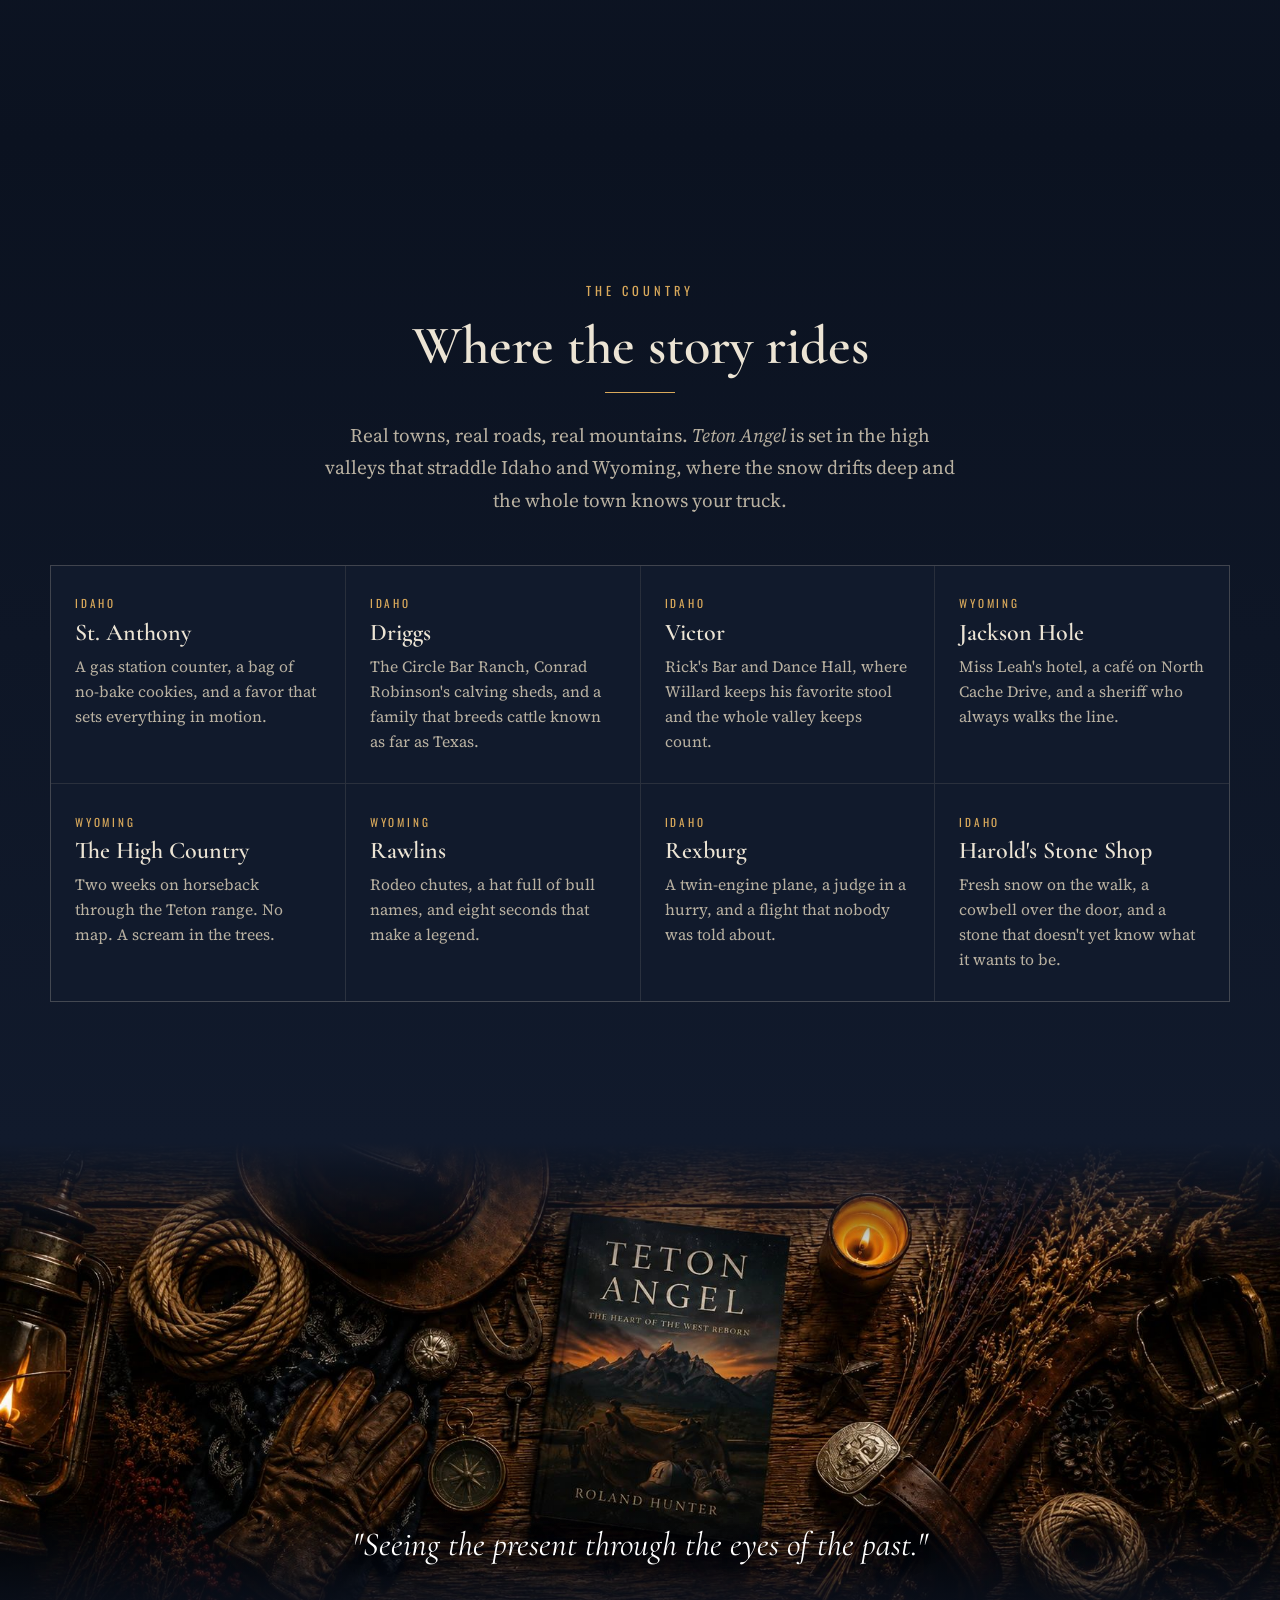
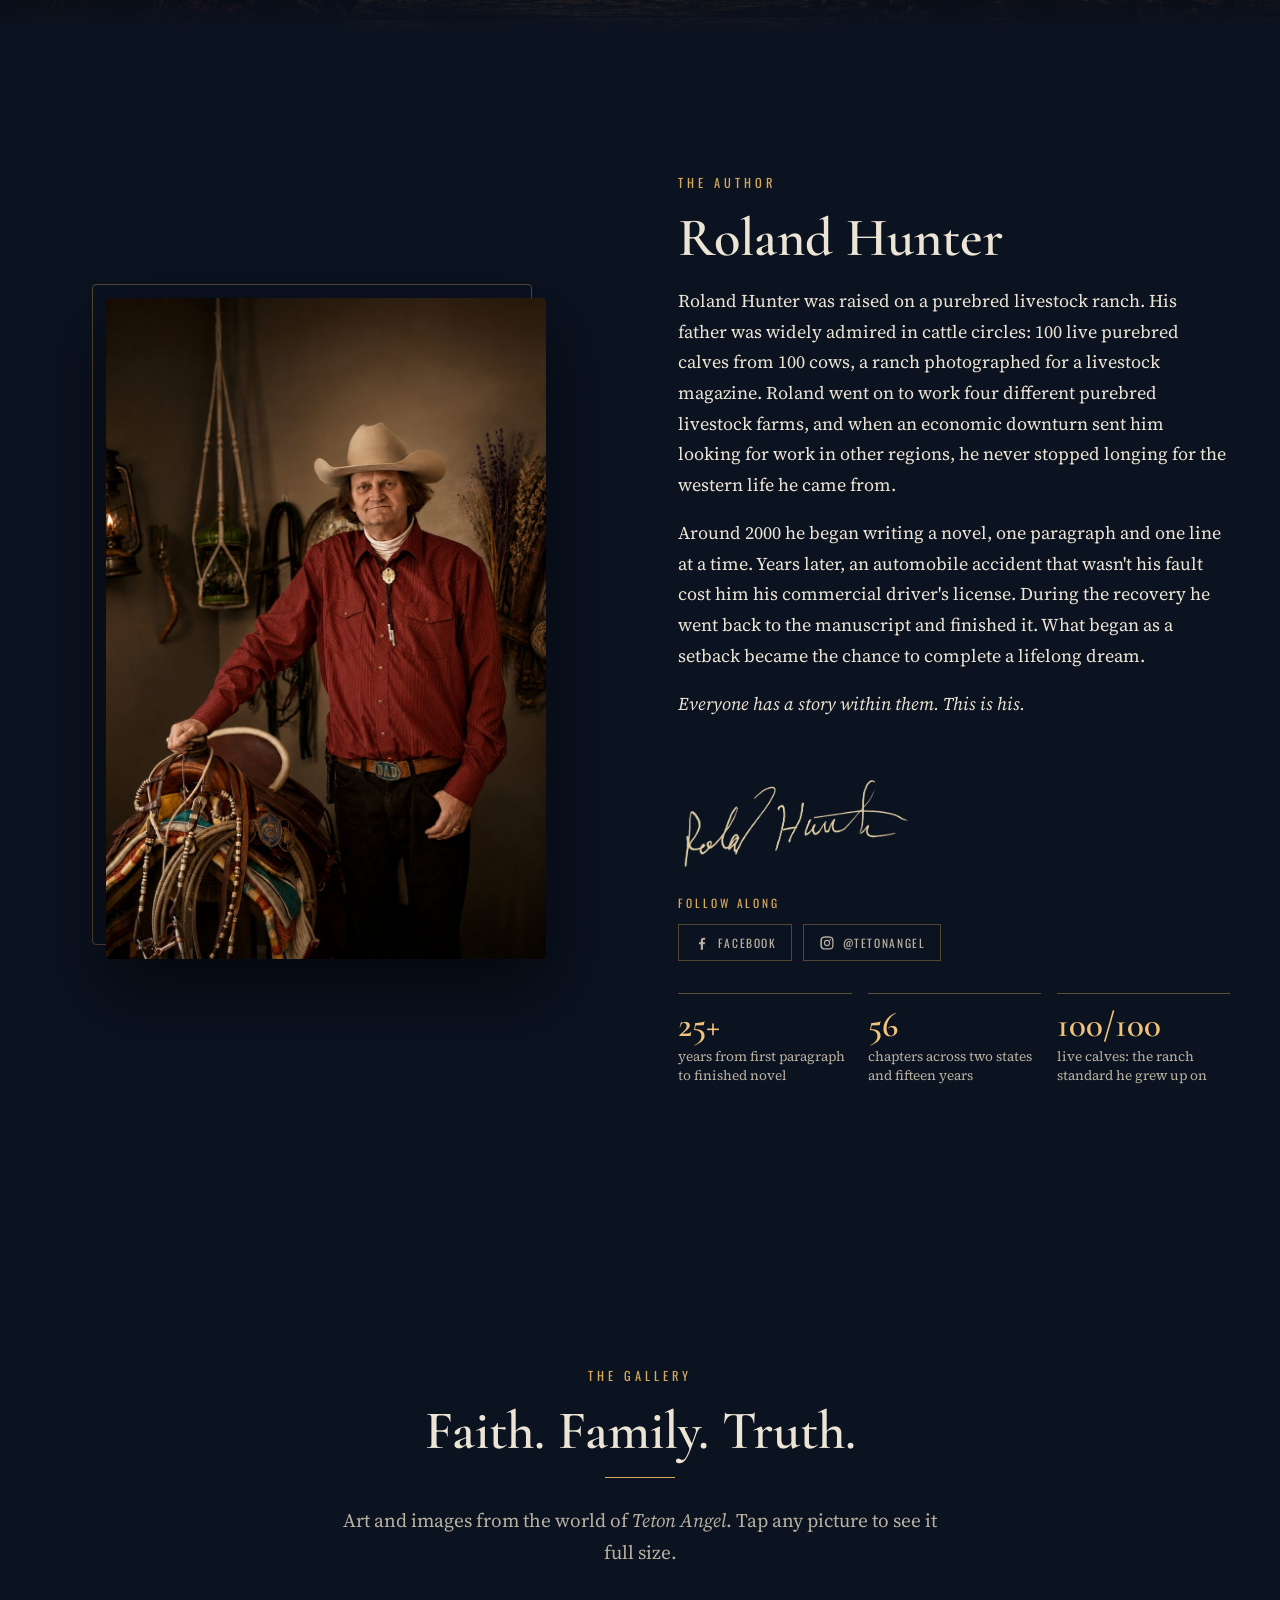
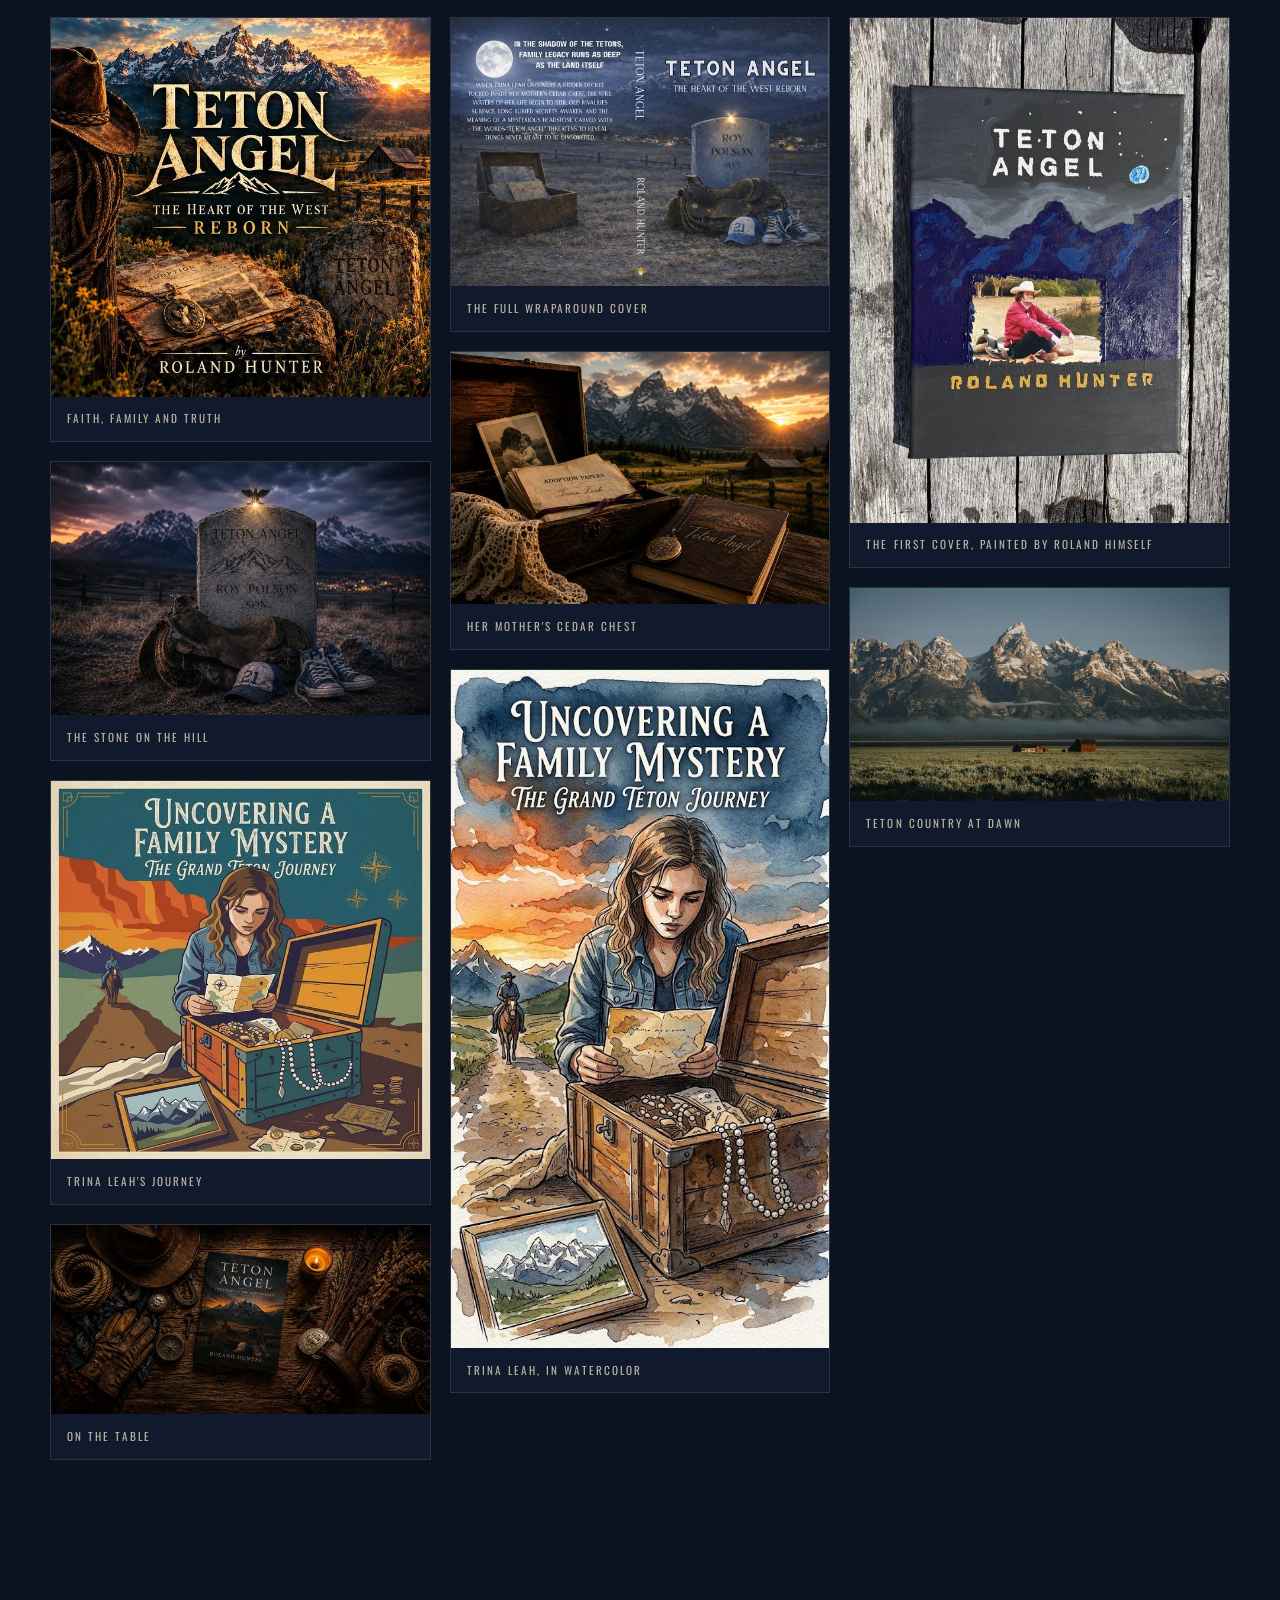
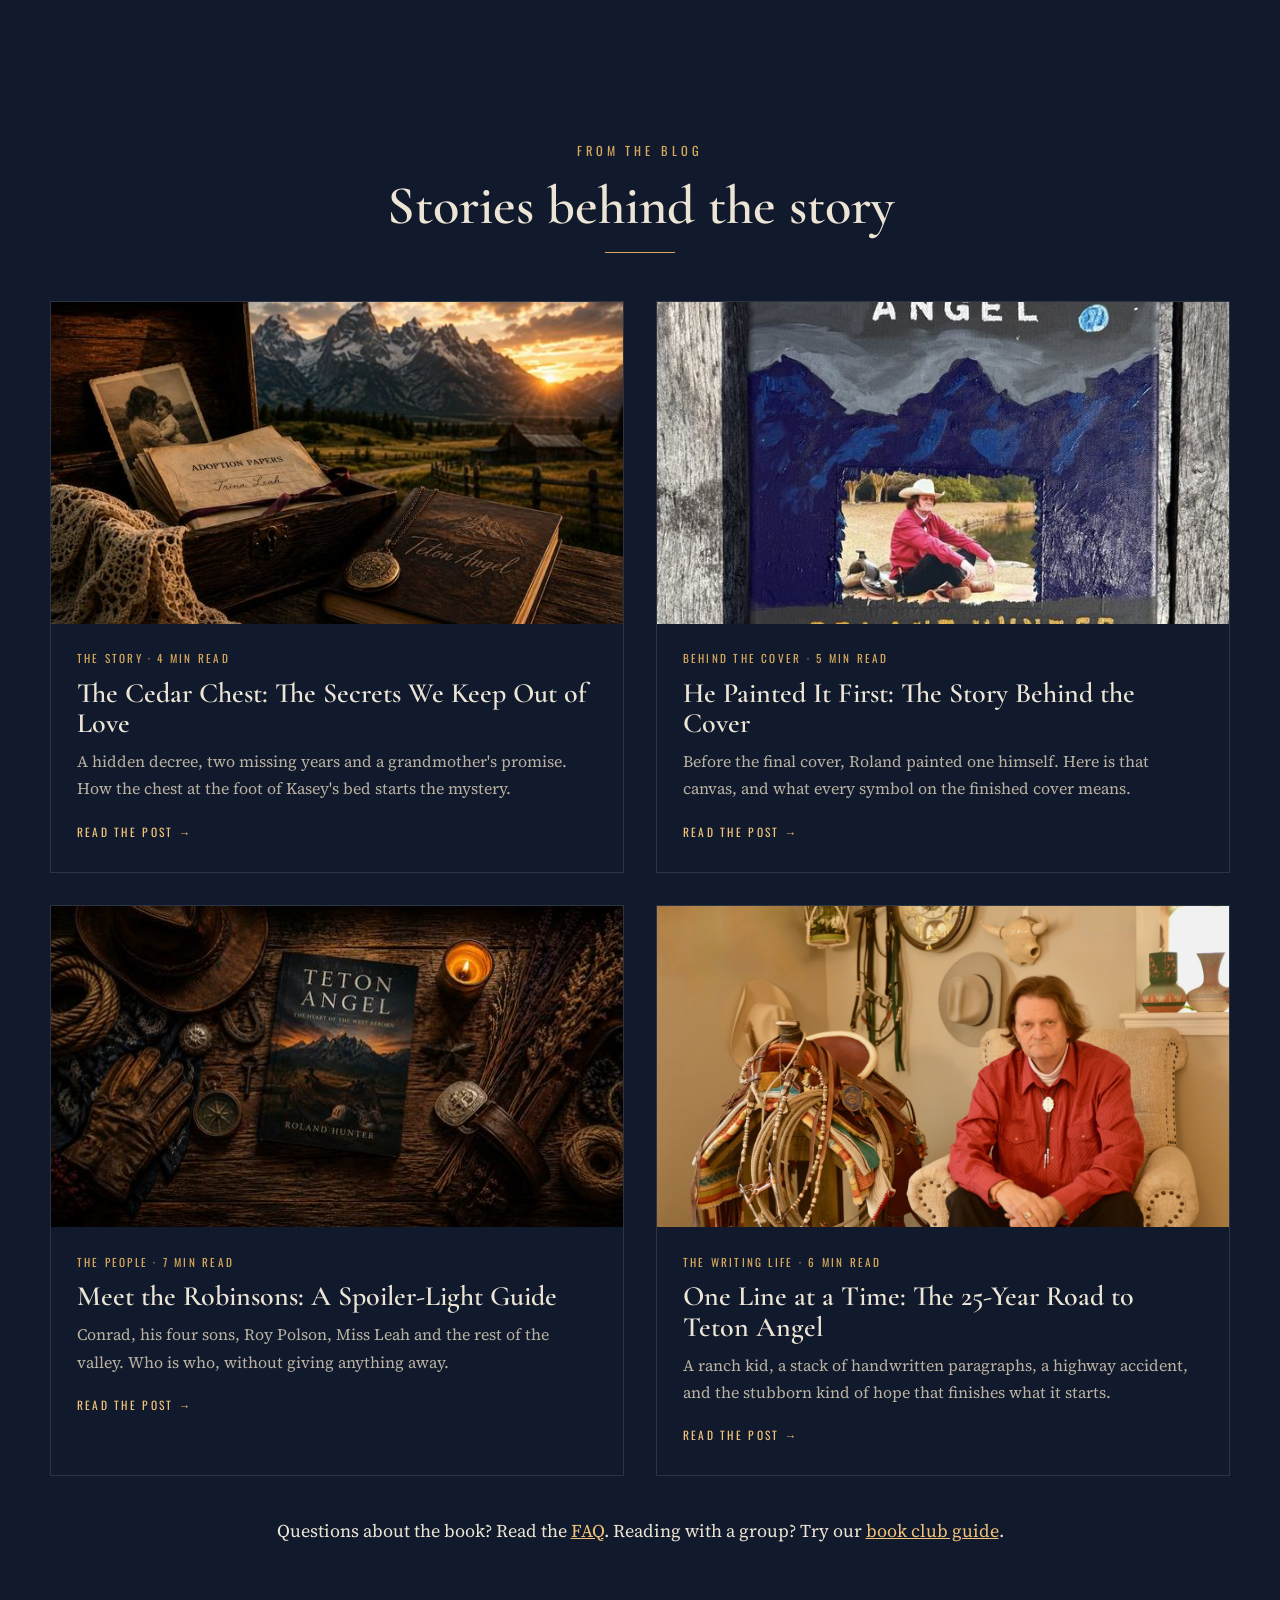
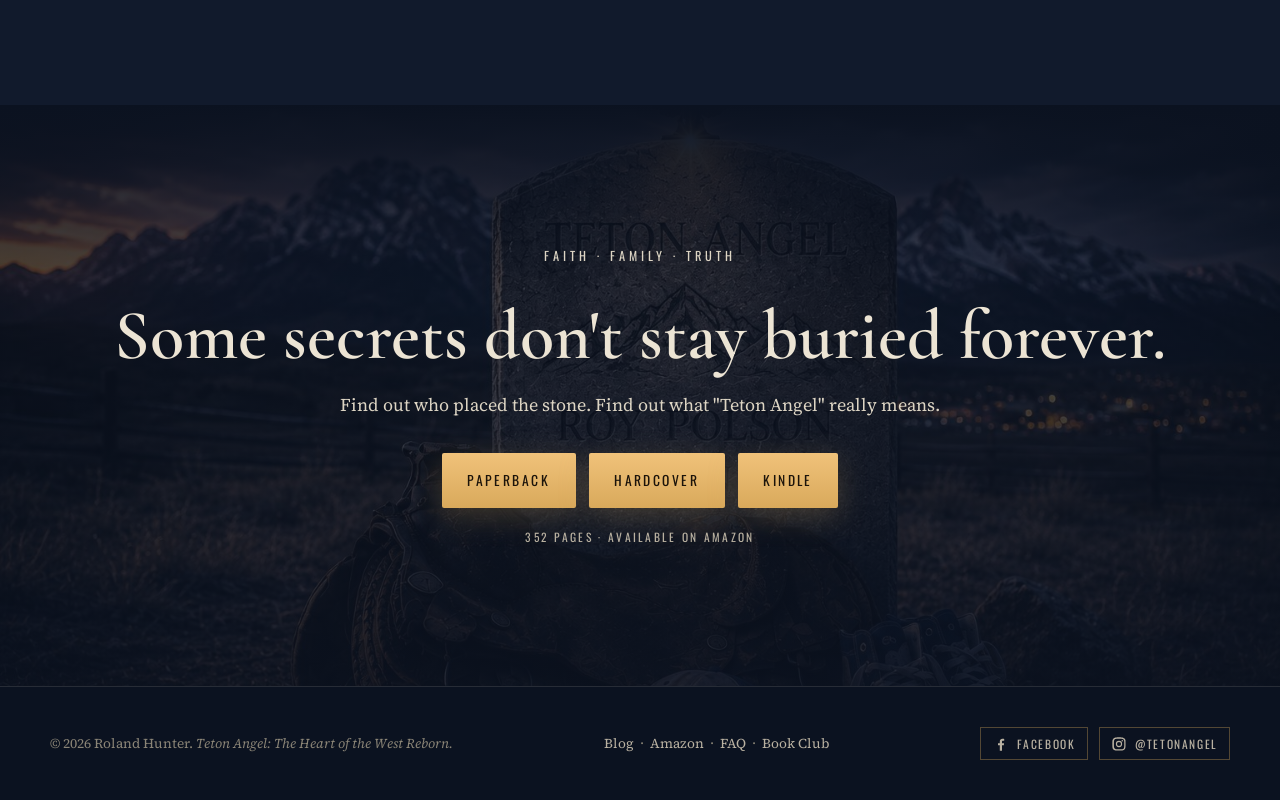
==== commit 769a1353: "Add FAQ and book club guide Answer the questions readers search for, and give reading groups spoiler" ====
--- a/index.html
+++ b/index.html
@@ -409,6 +409,7 @@
         </div>
       </a>
     </div>
+    <p style="text-align:center;margin-top:2.5rem">Questions about the book? Read the <a href="faq.html">FAQ</a>. Reading with a group? Try our <a href="book-club.html">book club guide</a>.</p>
   </div>
 </section>
 
@@ -429,7 +430,7 @@
 <footer>
   <div class="wrap">
     <div>&copy; <span id="yr">2026</span> Roland Hunter. <em>Teton Angel: The Heart of the West Reborn.</em></div>
-    <div><a href="blog/">Blog</a> &nbsp;&middot;&nbsp; <a href="https://www.amazon.com/dp/B0GWW3YM25" target="_blank" rel="noopener">Amazon</a></div>
+    <div><a href="blog/">Blog</a> &nbsp;&middot;&nbsp; <a href="https://www.amazon.com/dp/B0GWW3YM25" target="_blank" rel="noopener">Amazon</a> &nbsp;&middot;&nbsp; <a href="faq.html">FAQ</a> &nbsp;&middot;&nbsp; <a href="book-club.html">Book Club</a></div>
     <div class="social"><a href="https://www.facebook.com/profile.php?id=61595544849953" target="_blank" rel="noopener me" aria-label="Teton Angel on Facebook"><svg viewBox="0 0 24 24" aria-hidden="true"><path fill="currentColor" d="M13.5 22v-8h2.7l.4-3.2h-3.1V8.8c0-.9.3-1.5 1.6-1.5h1.7V4.4c-.3 0-1.3-.1-2.5-.1-2.4 0-4.1 1.5-4.1 4.2v2.3H7.5V14h2.7v8h3.3z"/></svg><span>Facebook</span></a><a href="https://www.instagram.com/tetonangel/" target="_blank" rel="noopener me" aria-label="Teton Angel on Instagram (@tetonangel)"><svg viewBox="0 0 24 24" aria-hidden="true"><path fill="currentColor" d="M12 7.3A4.7 4.7 0 1 0 12 16.7 4.7 4.7 0 0 0 12 7.3zm0 7.7a3 3 0 1 1 0-6 3 3 0 0 1 0 6zm6-7.9a1.1 1.1 0 1 1-2.2 0 1.1 1.1 0 0 1 2.2 0zM21.9 8c-.1-1.6-.4-3-1.6-4.2S17.6 2.2 16 2.1C14.4 2 9.6 2 8 2.1 6.4 2.2 5 2.5 3.8 3.7S2.2 6.4 2.1 8C2 9.6 2 14.4 2.1 16c.1 1.6.4 3 1.6 4.2s2.6 1.5 4.2 1.6c1.6.1 6.4.1 8 0 1.6-.1 3-.4 4.2-1.6s1.5-2.6 1.6-4.2c.1-1.6.1-6.4 0-8zm-2.1 9.7a3.3 3.3 0 0 1-1.8 1.8c-1.3.5-4.3.4-5.7.4s-4.4.1-5.7-.4a3.3 3.3 0 0 1-1.8-1.8c-.5-1.3-.4-4.3-.4-5.7s-.1-4.4.4-5.7A3.3 3.3 0 0 1 6.3 4.5C7.6 4 10.6 4.1 12 4.1s4.4-.1 5.7.4a3.3 3.3 0 0 1 1.8 1.8c.5 1.3.4 4.3.4 5.7s.1 4.4-.4 5.7z"/></svg><span>@tetonangel</span></a></div>
   </div>
 </footer>
